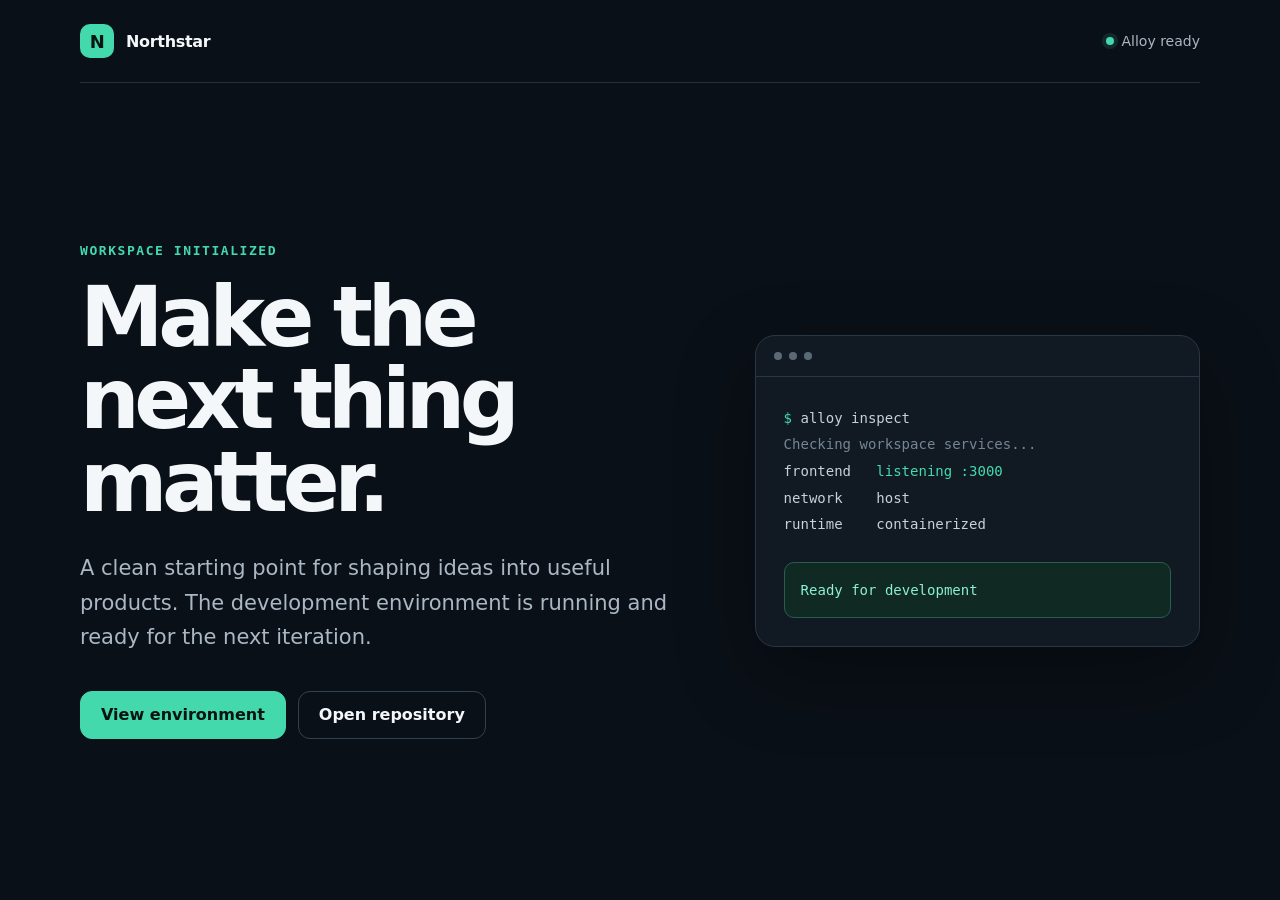
==== index.html @ f795bd0c "Set up Alloy development environment" ====
<!doctype html>
<html lang="en">
  <head>
    <meta charset="UTF-8" />
    <meta name="viewport" content="width=device-width, initial-scale=1.0" />
    <meta name="description" content="A ready-to-build starter workspace for Alloy sessions." />
    <title>Northstar Workspace</title>
    <style>
      :root {
        color-scheme: dark;
        font-family: Inter, ui-sans-serif, system-ui, -apple-system, BlinkMacSystemFont, "Segoe UI", sans-serif;
        background: #0a1017;
        color: #f4f7f9;
      }

      * {
        box-sizing: border-box;
      }

      body {
        margin: 0;
        min-height: 100vh;
        background: #0a1017;
      }

      .shell {
        width: min(1120px, calc(100% - 40px));
        margin: 0 auto;
      }

      header {
        display: flex;
        align-items: center;
        justify-content: space-between;
        padding: 24px 0;
        border-bottom: 1px solid #25313d;
      }

      .brand {
        display: flex;
        align-items: center;
        gap: 12px;
        font-weight: 750;
        letter-spacing: -0.02em;
      }

      .mark {
        display: grid;
        width: 34px;
        height: 34px;
        place-items: center;
        border-radius: 10px;
        background: #43d9ad;
        color: #07140f;
        font-size: 18px;
      }

      .status {
        display: flex;
        align-items: center;
        gap: 8px;
        color: #aab7c4;
        font-size: 14px;
      }

      .status-dot {
        width: 8px;
        height: 8px;
        border-radius: 999px;
        background: #43d9ad;
        box-shadow: 0 0 0 4px rgb(67 217 173 / 12%);
      }

      main {
        display: grid;
        grid-template-columns: 1.15fr 0.85fr;
        gap: 72px;
        align-items: center;
        min-height: calc(100vh - 84px);
        padding: 72px 0;
      }

      .eyebrow {
        margin: 0 0 18px;
        color: #43d9ad;
        font-family: ui-monospace, SFMono-Regular, Menlo, Monaco, Consolas, monospace;
        font-size: 13px;
        font-weight: 700;
        letter-spacing: 0.12em;
        text-transform: uppercase;
      }

      h1 {
        max-width: 680px;
        margin: 0;
        font-size: clamp(46px, 7vw, 84px);
        line-height: 0.98;
        letter-spacing: -0.065em;
      }

      .lede {
        max-width: 590px;
        margin: 28px 0 0;
        color: #aab7c4;
        font-size: clamp(18px, 2vw, 21px);
        line-height: 1.65;
      }

      .actions {
        display: flex;
        flex-wrap: wrap;
        gap: 12px;
        margin-top: 36px;
      }

      a {
        display: inline-flex;
        align-items: center;
        min-height: 48px;
        padding: 0 20px;
        border: 1px solid #334250;
        border-radius: 12px;
        color: #f4f7f9;
        font-weight: 700;
        text-decoration: none;
      }

      a:first-child {
        border-color: #43d9ad;
        background: #43d9ad;
        color: #07140f;
      }

      a:hover,
      a:focus-visible {
        border-color: #79eac9;
        outline: none;
      }

      .panel {
        overflow: hidden;
        border: 1px solid #293744;
        border-radius: 20px;
        background: #111a23;
        box-shadow: 0 28px 80px rgb(0 0 0 / 32%);
      }

      .panel-top {
        display: flex;
        align-items: center;
        gap: 7px;
        padding: 16px 18px;
        border-bottom: 1px solid #293744;
      }

      .window-dot {
        width: 8px;
        height: 8px;
        border-radius: 50%;
        background: #5b6975;
      }

      .terminal {
        padding: 28px;
        color: #c7d1da;
        font-family: ui-monospace, SFMono-Regular, Menlo, Monaco, Consolas, monospace;
        font-size: 14px;
        line-height: 1.9;
      }

      .prompt {
        color: #43d9ad;
      }

      .muted {
        color: #758593;
      }

      .success {
        margin-top: 24px;
        padding: 14px 16px;
        border: 1px solid #285e50;
        border-radius: 10px;
        background: #102a23;
        color: #8cf0d2;
      }

      @media (max-width: 800px) {
        .shell {
          width: min(100% - 28px, 620px);
        }

        main {
          grid-template-columns: 1fr;
          gap: 48px;
          min-height: auto;
          padding: 56px 0;
        }

        h1 {
          font-size: clamp(46px, 15vw, 68px);
        }
      }
    </style>
  </head>
  <body>
    <div class="shell">
      <header>
        <div class="brand"><span class="mark">N</span> Northstar</div>
        <div class="status"><span class="status-dot"></span> Alloy ready</div>
      </header>
      <main>
        <section>
          <p class="eyebrow">Workspace initialized</p>
          <h1>Make the next thing matter.</h1>
          <p class="lede">
            A clean starting point for shaping ideas into useful products. The development environment is running and ready for the next iteration.
          </p>
          <div class="actions">
            <a href="#environment">View environment</a>
            <a href="https://github.com/qxtfunded/ne-making-">Open repository</a>
          </div>
        </section>
        <aside class="panel" id="environment" aria-label="Environment status">
          <div class="panel-top" aria-hidden="true">
            <span class="window-dot"></span><span class="window-dot"></span><span class="window-dot"></span>
          </div>
          <div class="terminal">
            <div><span class="prompt">$</span> alloy inspect</div>
            <div class="muted">Checking workspace services...</div>
            <div>frontend&nbsp;&nbsp; <span class="prompt">listening :3000</span></div>
            <div>network&nbsp;&nbsp;&nbsp; host</div>
            <div>runtime&nbsp;&nbsp;&nbsp; containerized</div>
            <div class="success">Ready for development</div>
          </div>
        </aside>
      </main>
    </div>
  </body>
</html>
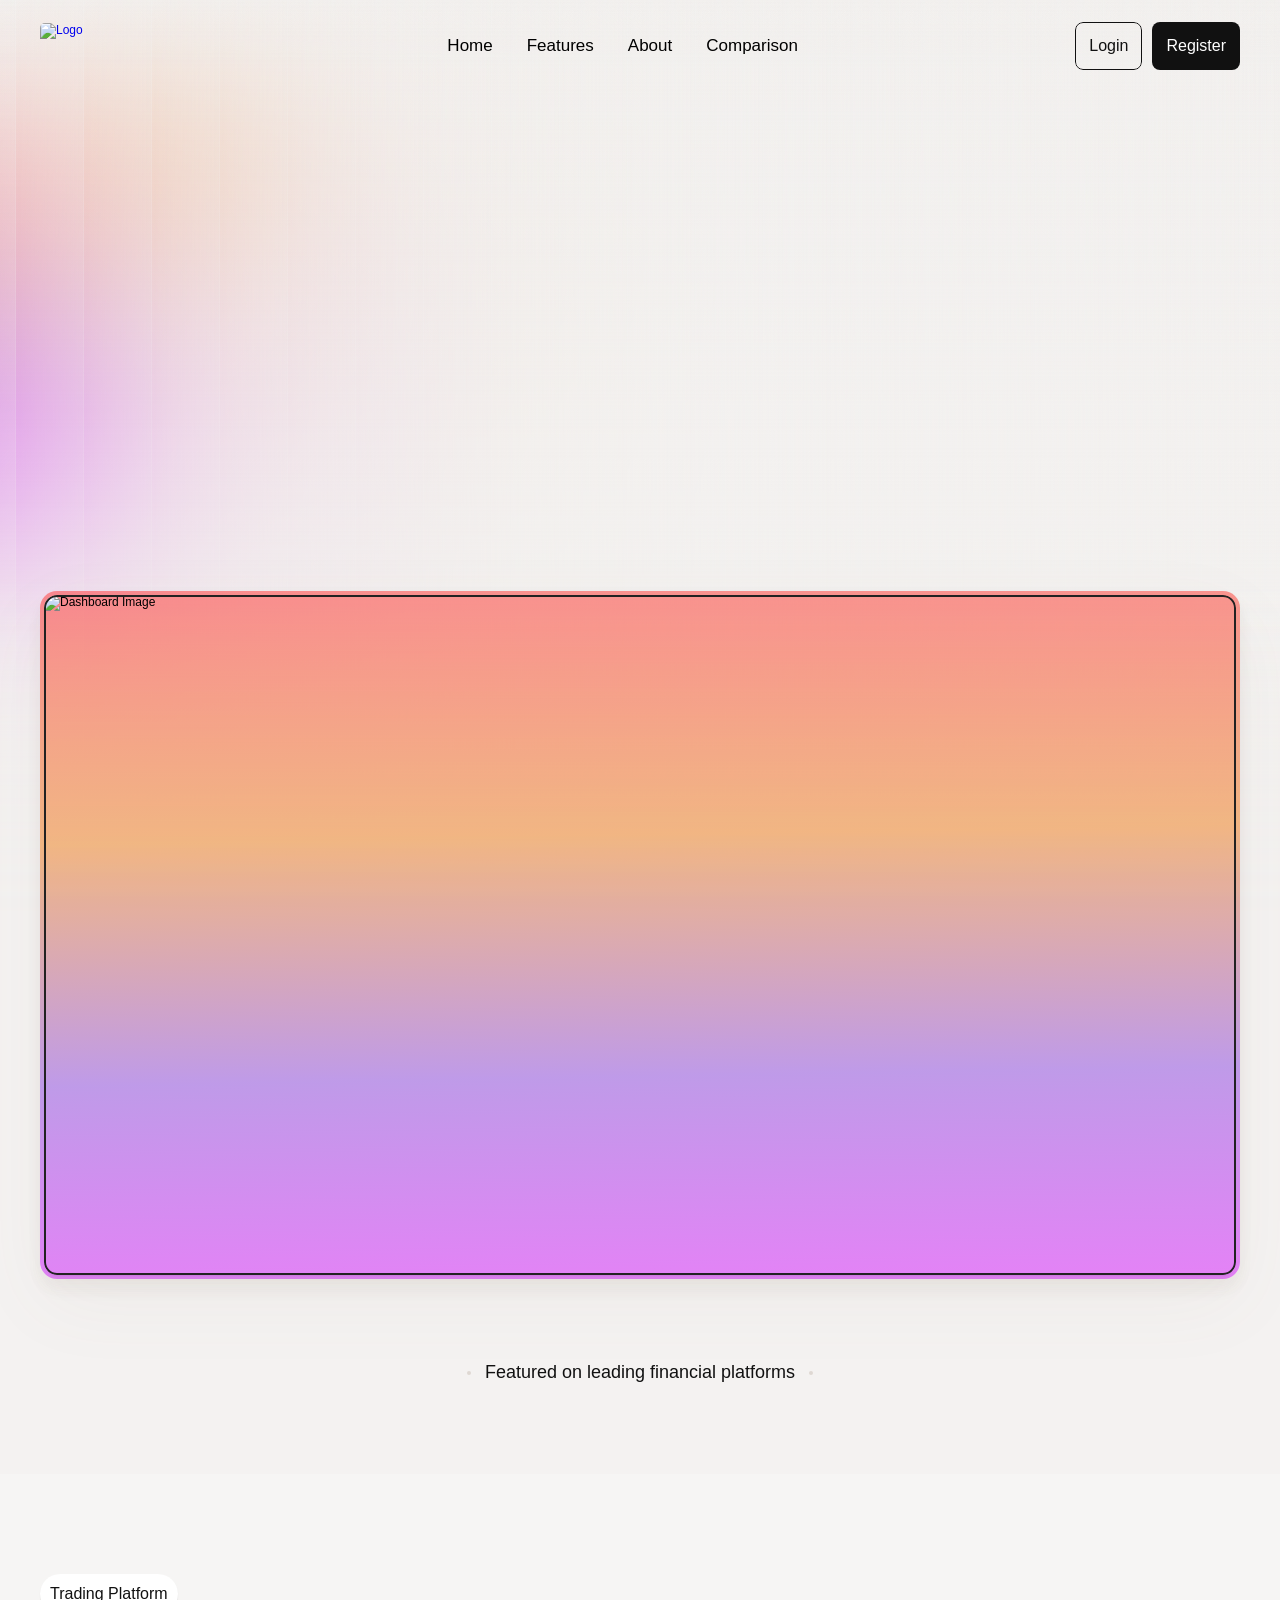
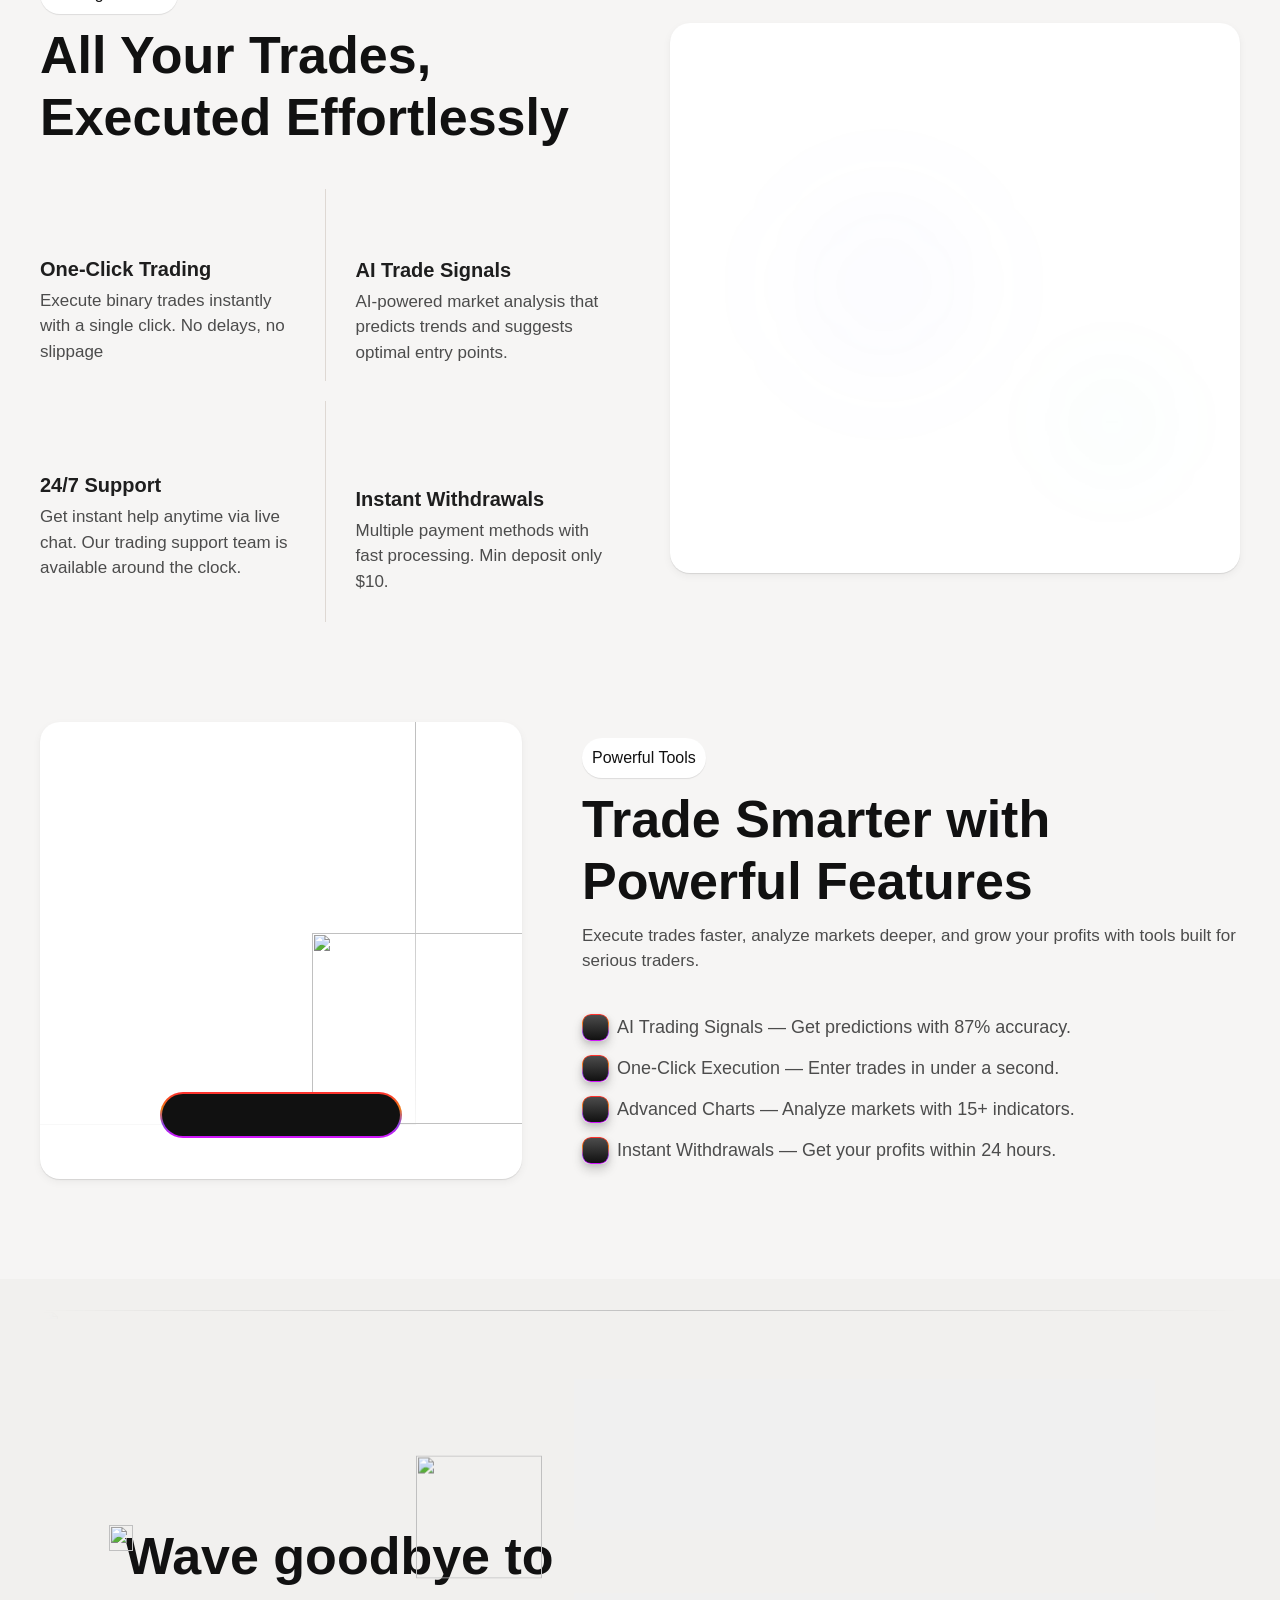
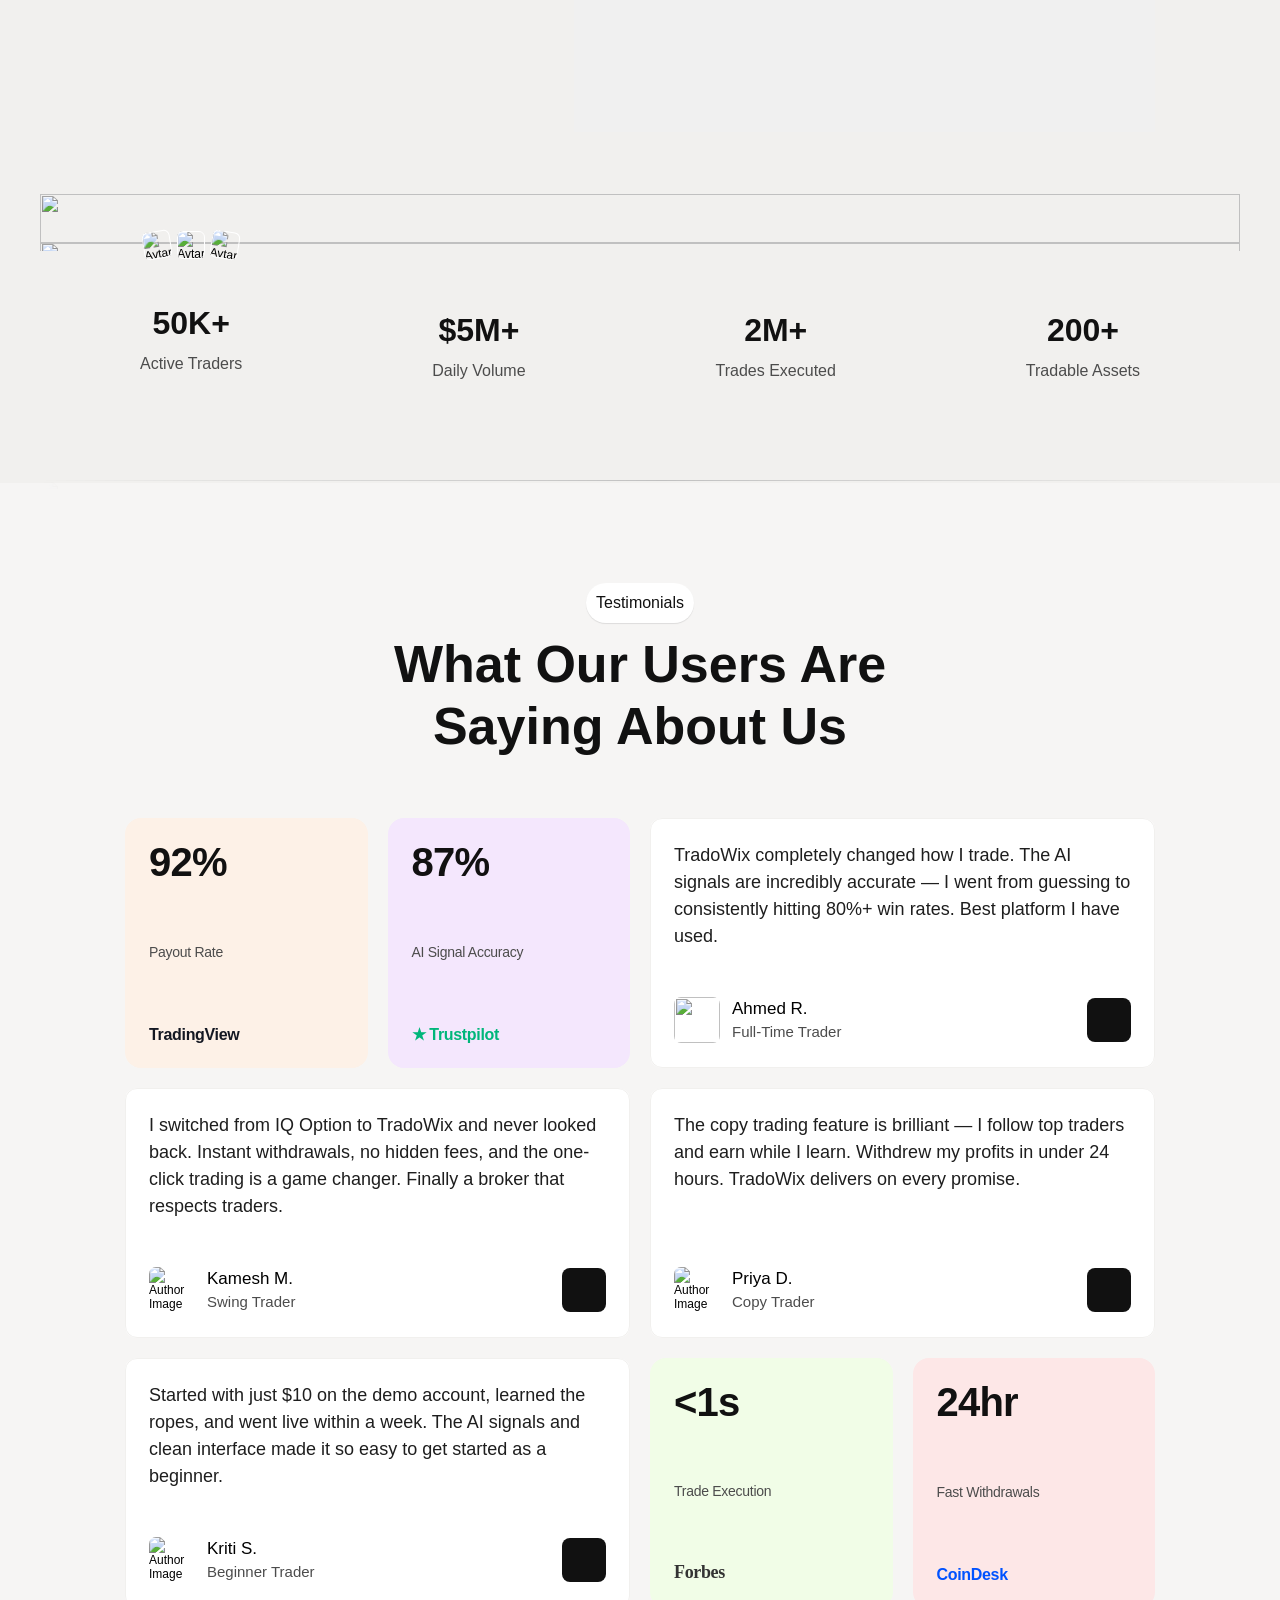
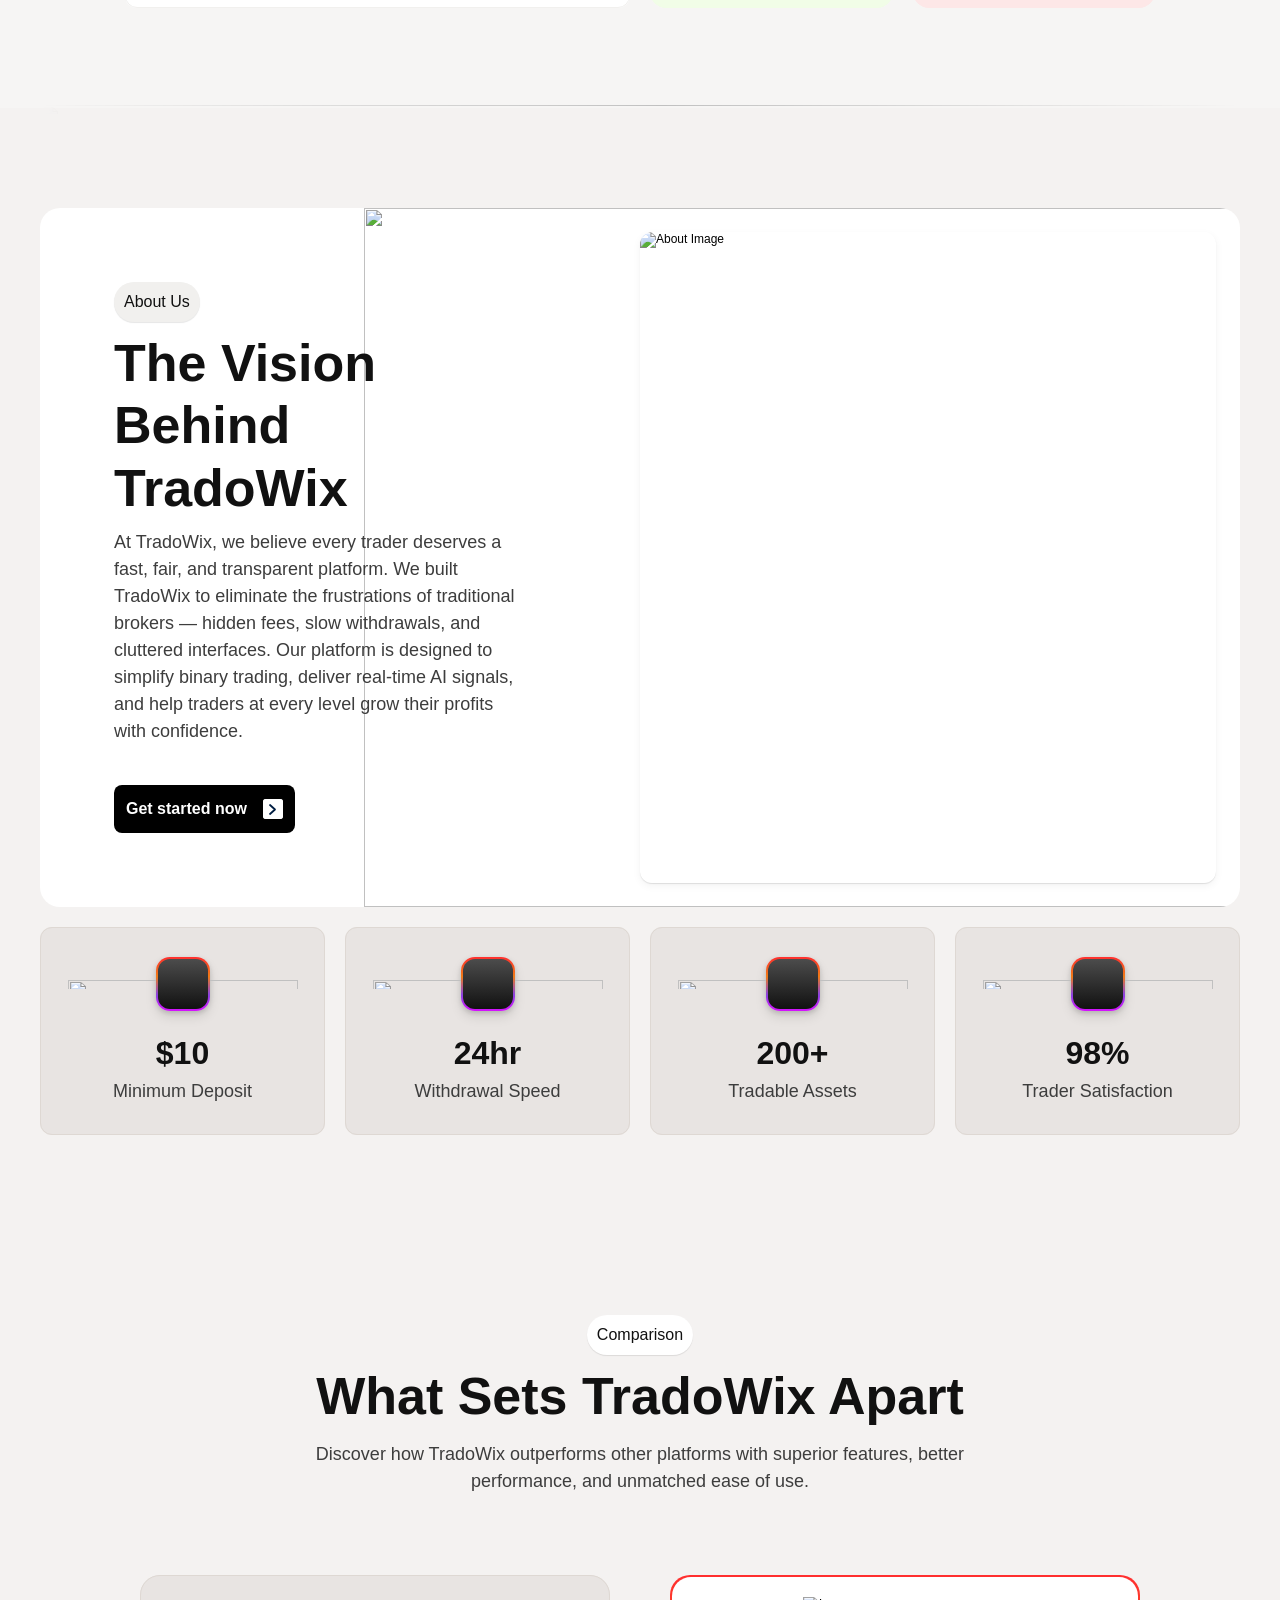
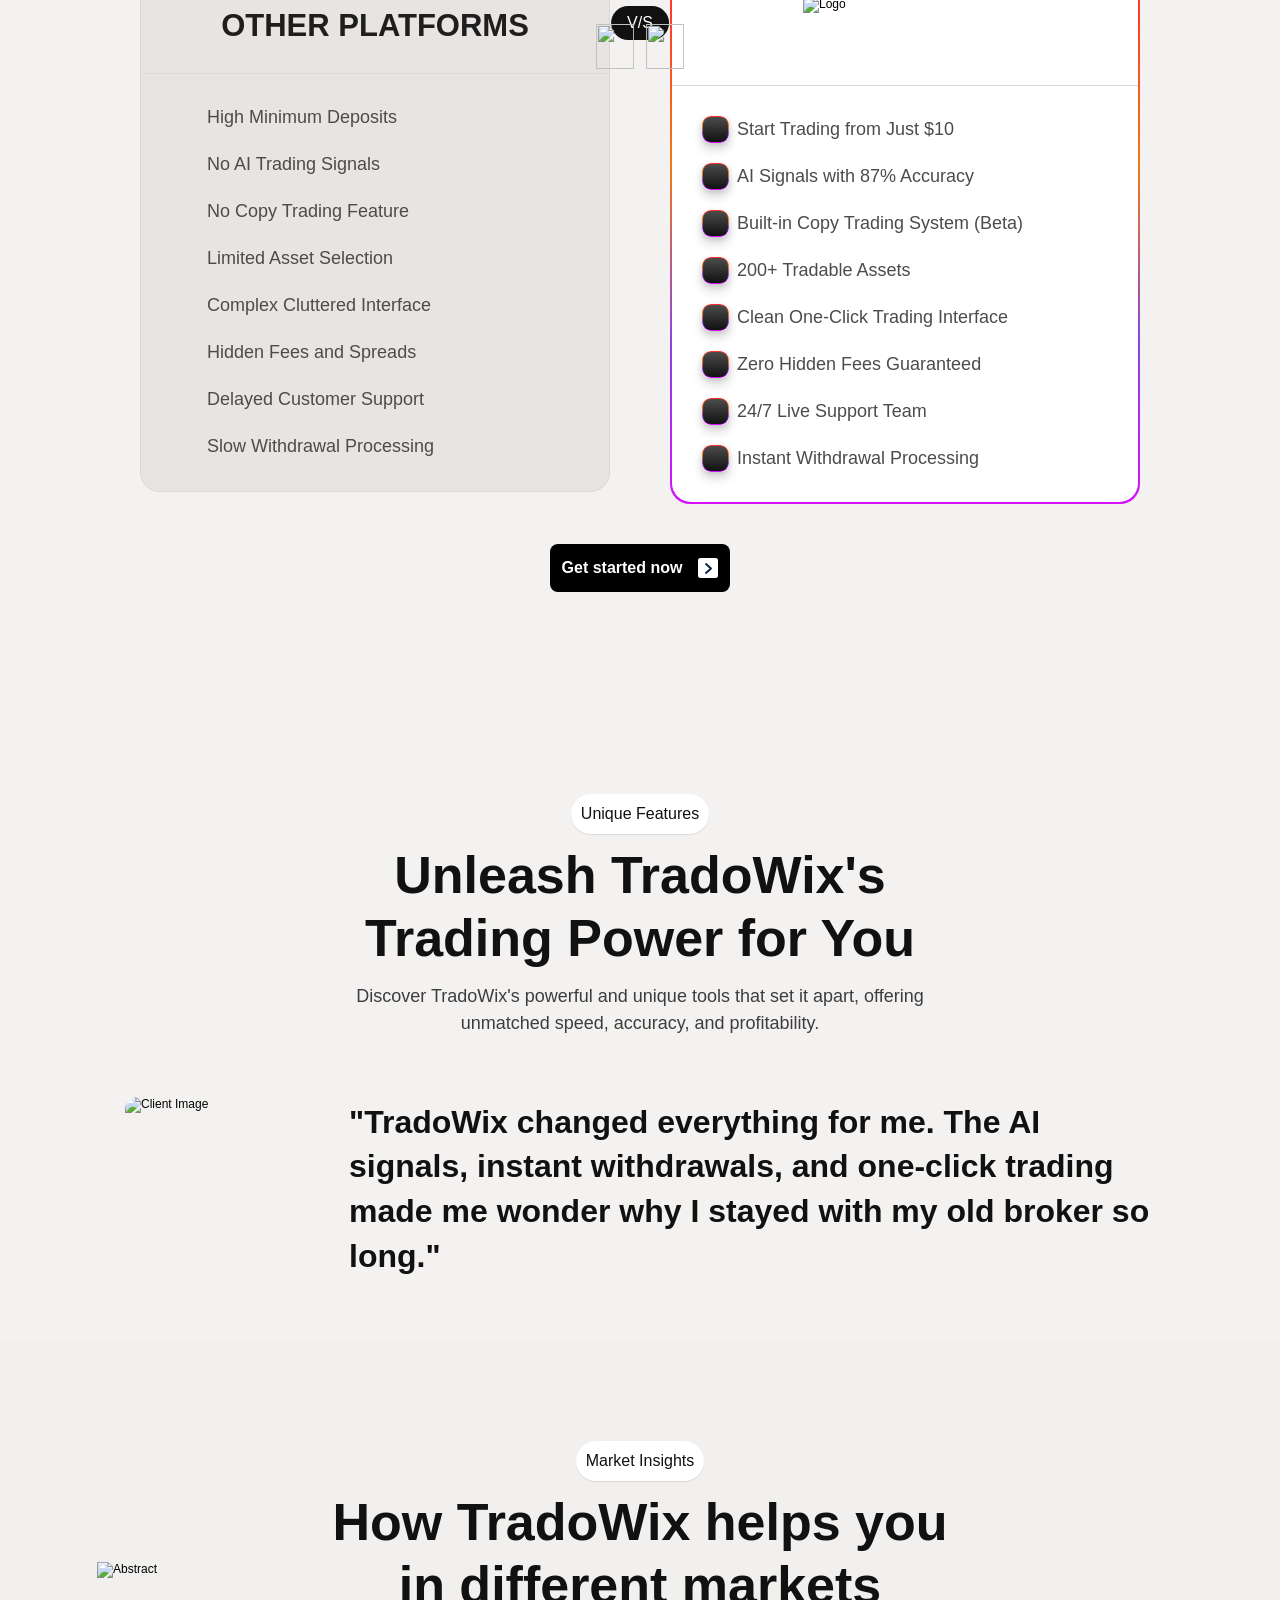
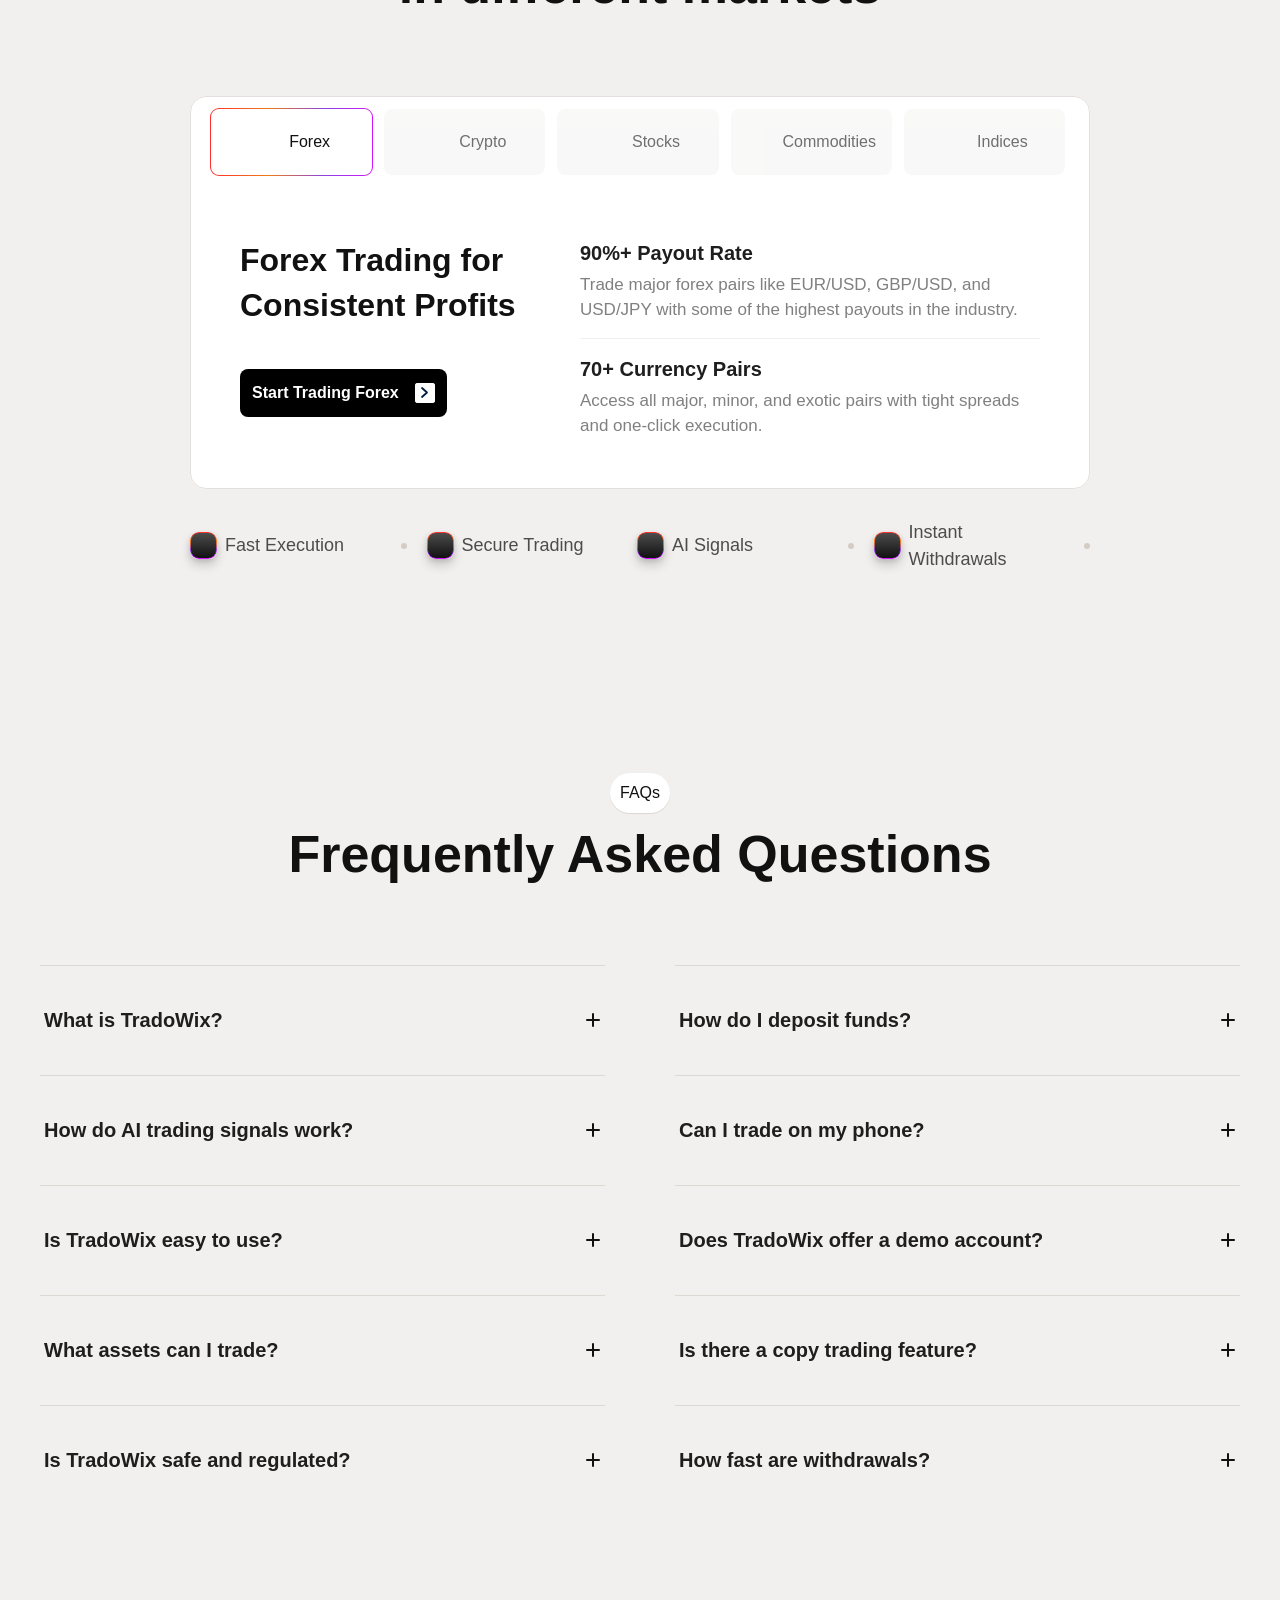
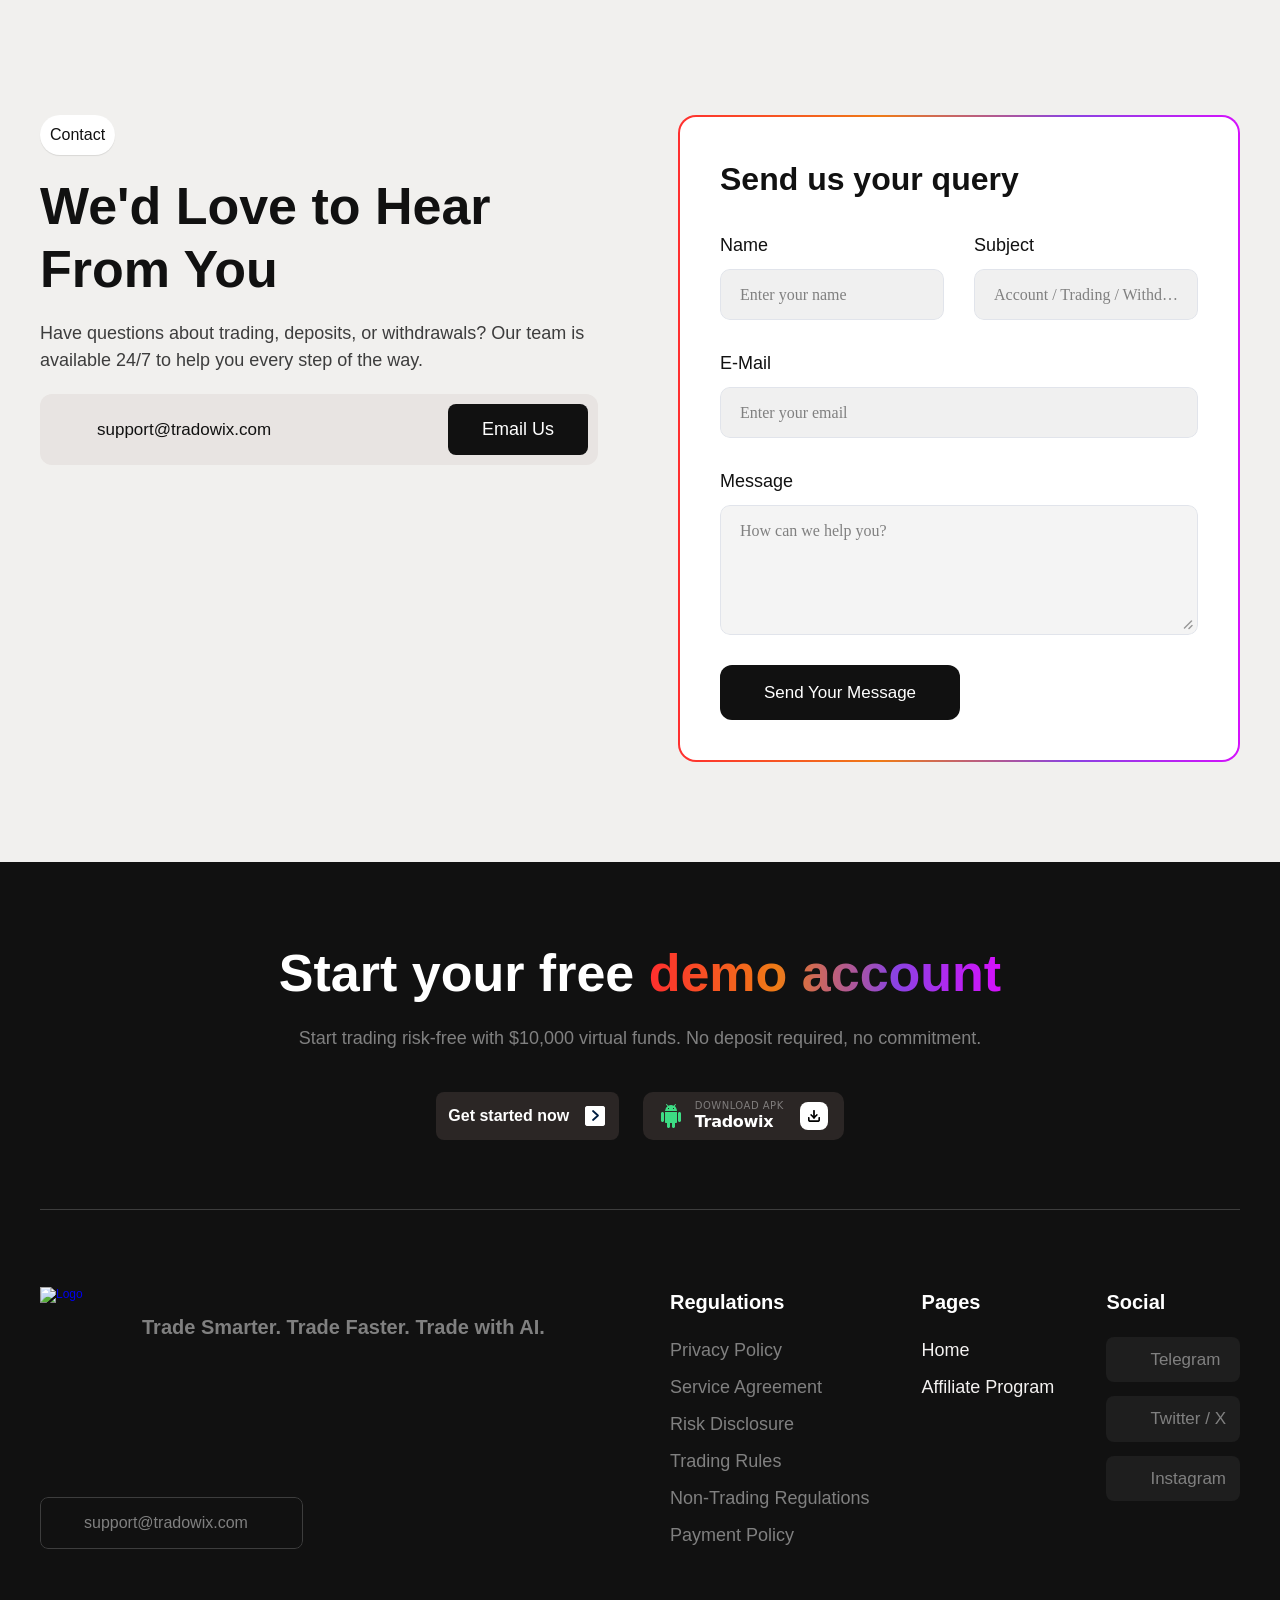
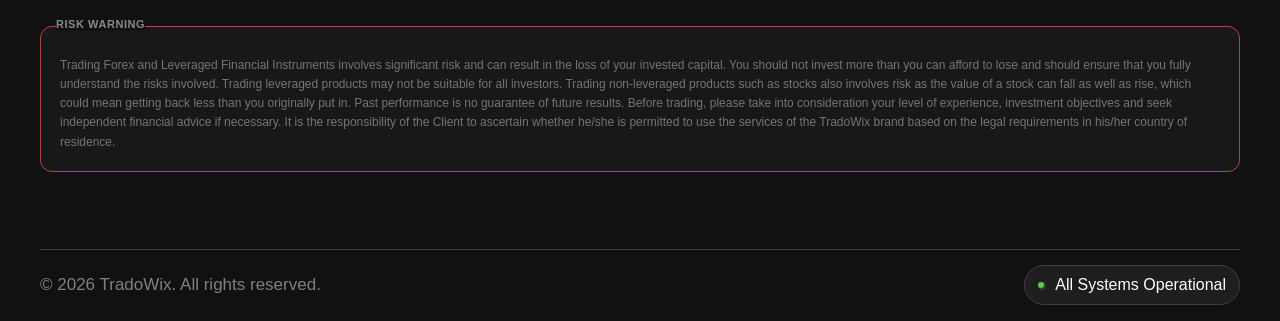
==== commit a0319358: "Add tradowix.com static site export to repo root Places the pre-built site files (marketing pages, l" ====
--- a/index.html
+++ b/index.html
@@ -1,240 +1,248 @@
 <!doctype html>
-<html lang="en">
-  <head>
-    <meta charset="UTF-8" />
-    <meta name="viewport" content="width=device-width, initial-scale=1.0" />
-    <meta name="description" content="A ready-to-build starter workspace for Alloy sessions." />
-    <title>Northstar Workspace</title>
-    <style>
-      :root {
-        color-scheme: dark;
-        font-family: Inter, ui-sans-serif, system-ui, -apple-system, BlinkMacSystemFont, "Segoe UI", sans-serif;
-        background: #0a1017;
-        color: #f4f7f9;
-      }
+<!-- Made with · framer.com ✨ -->
+<!-- Published Apr 6, 2026, 11:44 PM UTC -->
+<html lang="en" data-redirect-timezone="1" dir="ltr">
+<head>
+	<meta charset="utf-8">
+	
+	
+	<script>try{if(localStorage.get("__framer_force_showing_editorbar_since")){const n=document.createElement("link");n.rel = "modulepreload";n.href="https://framer.com/edit/init.mjs";document.head.appendChild(n)}}catch(e){}</script>
+	<!-- Start of headStart -->
+    
+    <!-- End of headStart -->
+	<meta name="viewport" content="width=device-width">
+	<meta name="generator" content="TradoWix 0ea0c8c">
+	<title>TradoWix— AI-Powered Binary Trading</title>
+    <meta name="description" content="Stop guessing. Start trading with confidence. Our built-in AI analyzes market patterns, detects opportunities, and delivers actionable signals — so you can focus on what matters: results.">
+    <meta name="framer-search-index" content="https://framerusercontent.com/sites/5z9hh8TGZK5TM2nGKZmTBG/searchIndex-VKGMHYUBlJuL.json">
+    <meta name="framer-search-index-fallback" content="https://framerusercontent.com/sites/5z9hh8TGZK5TM2nGKZmTBG/searchIndex-0XpjLU2EfZ96.json">
+    <meta name="framer-html-plugin" content="disable">
+    <link href="https://framerusercontent.com/images/YuDTWhKE0AMiwewz6Ttn3JhUmnQ.png" rel="icon" media="(prefers-color-scheme: light)">
+    <link href="https://framerusercontent.com/images/VWJ9lkeLf0CVv57zTdLtypisn2M.png" rel="icon" media="(prefers-color-scheme: dark)">
+    <link rel="apple-touch-icon" href="https://framerusercontent.com/images/VWJ9lkeLf0CVv57zTdLtypisn2M.png">
+    <!-- Open Graph / Facebook -->
+    <meta property="og:type" content="website">
+    <meta property="og:title" content="TradoWix— AI-Powered Binary Trading">
+    <meta property="og:description" content="Stop guessing. Start trading with confidence. Our built-in AI analyzes market patterns, detects opportunities, and delivers actionable signals — so you can focus on what matters: results.">
+    <!-- Twitter -->
+    <meta name="twitter:card" content="summary_large_image">
+    <meta name="twitter:title" content="TradoWix— AI-Powered Binary Trading">
+    <meta name="twitter:description" content="Stop guessing. Start trading with confidence. Our built-in AI analyzes market patterns, detects opportunities, and delivers actionable signals — so you can focus on what matters: results.">
+	
+	<style data-framer-font-css>/* cyrillic-ext */
+@font-face {
+  font-family: 'Inter Tight';
+  font-style: normal;
+  font-weight: 500;
+  font-display: swap;
+  src: url(https://fonts.gstatic.com/s/intertight/v9/NGSnv5HMAFg6IuGlBNMjxJEL2VmU3NS7Z2mjPQ-aVi5SkK8.woff2) format('woff2');
+  unicode-range: U+0460-052F, U+1C80-1C8A, U+20B4, U+2DE0-2DFF, U+A640-A69F, U+FE2E-FE2F;
+}
+/* cyrillic */
+@font-face {
+  font-family: 'Inter Tight';
+  font-style: normal;
+  font-weight: 500;
+  font-display: swap;
+  src: url(https://fonts.gstatic.com/s/intertight/v9/NGSnv5HMAFg6IuGlBNMjxJEL2VmU3NS7Z2mjPQ-aXy5SkK8.woff2) format('woff2');
+  unicode-range: U+0301, U+0400-045F, U+0490-0491, U+04B0-04B1, U+2116;
+}
+/* greek-ext */
+@font-face {
+  font-family: 'Inter Tight';
+  font-style: normal;
+  font-weight: 500;
+  font-display: swap;
+  src: url(https://fonts.gstatic.com/s/intertight/v9/NGSnv5HMAFg6IuGlBNMjxJEL2VmU3NS7Z2mjPQ-aVy5SkK8.woff2) format('woff2');
+  unicode-range: U+1F00-1FFF;
+}
+/* greek */
+@font-face {
+  font-family: 'Inter Tight';
+  font-style: normal;
+  font-weight: 500;
+  font-display: swap;
+  src: url(https://fonts.gstatic.com/s/intertight/v9/NGSnv5HMAFg6IuGlBNMjxJEL2VmU3NS7Z2mjPQ-aWC5SkK8.woff2) format('woff2');
+  unicode-range: U+0370-0377, U+037A-037F, U+0384-038A, U+038C, U+038E-03A1, U+03A3-03FF;
+}
+/* vietnamese */
+@font-face {
+  font-family: 'Inter Tight';
+  font-style: normal;
+  font-weight: 500;
+  font-display: swap;
+  src: url(https://fonts.gstatic.com/s/intertight/v9/NGSnv5HMAFg6IuGlBNMjxJEL2VmU3NS7Z2mjPQ-aVC5SkK8.woff2) format('woff2');
+  unicode-range: U+0102-0103, U+0110-0111, U+0128-0129, U+0168-0169, U+01A0-01A1, U+01AF-01B0, U+0300-0301, U+0303-0304, U+0308-0309, U+0323, U+0329, U+1EA0-1EF9, U+20AB;
+}
+/* latin-ext */
+@font-face {
+  font-family: 'Inter Tight';
+  font-style: normal;
+  font-weight: 500;
+  font-display: swap;
+  src: url(https://fonts.gstatic.com/s/intertight/v9/NGSnv5HMAFg6IuGlBNMjxJEL2VmU3NS7Z2mjPQ-aVS5SkK8.woff2) format('woff2');
+  unicode-range: U+0100-02BA, U+02BD-02C5, U+02C7-02CC, U+02CE-02D7, U+02DD-02FF, U+0304, U+0308, U+0329, U+1D00-1DBF, U+1E00-1E9F, U+1EF2-1EFF, U+2020, U+20A0-20AB, U+20AD-20C0, U+2113, U+2C60-2C7F, U+A720-A7FF;
+}
+/* latin */
+@font-face {
+  font-family: 'Inter Tight';
+  font-style: normal;
+  font-weight: 500;
+  font-display: swap;
+  src: url(https://fonts.gstatic.com/s/intertight/v9/NGSnv5HMAFg6IuGlBNMjxJEL2VmU3NS7Z2mjPQ-aWy5S.woff2) format('woff2');
+  unicode-range: U+0000-00FF, U+0131, U+0152-0153, U+02BB-02BC, U+02C6, U+02DA, U+02DC, U+0304, U+0308, U+0329, U+2000-206F, U+20AC, U+2122, U+2191, U+2193, U+2212, U+2215, U+FEFF, U+FFFD;
+}
 
-      * {
-        box-sizing: border-box;
-      }
-
-      body {
-        margin: 0;
-        min-height: 100vh;
-        background: #0a1017;
-      }
-
-      .shell {
-        width: min(1120px, calc(100% - 40px));
-        margin: 0 auto;
-      }
-
-      header {
-        display: flex;
-        align-items: center;
-        justify-content: space-between;
-        padding: 24px 0;
-        border-bottom: 1px solid #25313d;
-      }
-
-      .brand {
-        display: flex;
-        align-items: center;
-        gap: 12px;
-        font-weight: 750;
-        letter-spacing: -0.02em;
-      }
-
-      .mark {
-        display: grid;
-        width: 34px;
-        height: 34px;
-        place-items: center;
-        border-radius: 10px;
-        background: #43d9ad;
-        color: #07140f;
-        font-size: 18px;
-      }
-
-      .status {
-        display: flex;
-        align-items: center;
-        gap: 8px;
-        color: #aab7c4;
-        font-size: 14px;
-      }
-
-      .status-dot {
-        width: 8px;
-        height: 8px;
-        border-radius: 999px;
-        background: #43d9ad;
-        box-shadow: 0 0 0 4px rgb(67 217 173 / 12%);
-      }
-
-      main {
-        display: grid;
-        grid-template-columns: 1.15fr 0.85fr;
-        gap: 72px;
-        align-items: center;
-        min-height: calc(100vh - 84px);
-        padding: 72px 0;
-      }
-
-      .eyebrow {
-        margin: 0 0 18px;
-        color: #43d9ad;
-        font-family: ui-monospace, SFMono-Regular, Menlo, Monaco, Consolas, monospace;
-        font-size: 13px;
-        font-weight: 700;
-        letter-spacing: 0.12em;
-        text-transform: uppercase;
-      }
-
-      h1 {
-        max-width: 680px;
-        margin: 0;
-        font-size: clamp(46px, 7vw, 84px);
-        line-height: 0.98;
-        letter-spacing: -0.065em;
-      }
-
-      .lede {
-        max-width: 590px;
-        margin: 28px 0 0;
-        color: #aab7c4;
-        font-size: clamp(18px, 2vw, 21px);
-        line-height: 1.65;
-      }
-
-      .actions {
-        display: flex;
-        flex-wrap: wrap;
-        gap: 12px;
-        margin-top: 36px;
-      }
-
-      a {
-        display: inline-flex;
-        align-items: center;
-        min-height: 48px;
-        padding: 0 20px;
-        border: 1px solid #334250;
-        border-radius: 12px;
-        color: #f4f7f9;
-        font-weight: 700;
-        text-decoration: none;
-      }
-
-      a:first-child {
-        border-color: #43d9ad;
-        background: #43d9ad;
-        color: #07140f;
-      }
-
-      a:hover,
-      a:focus-visible {
-        border-color: #79eac9;
-        outline: none;
-      }
-
-      .panel {
-        overflow: hidden;
-        border: 1px solid #293744;
-        border-radius: 20px;
-        background: #111a23;
-        box-shadow: 0 28px 80px rgb(0 0 0 / 32%);
-      }
-
-      .panel-top {
-        display: flex;
-        align-items: center;
-        gap: 7px;
-        padding: 16px 18px;
-        border-bottom: 1px solid #293744;
-      }
-
-      .window-dot {
-        width: 8px;
-        height: 8px;
-        border-radius: 50%;
-        background: #5b6975;
-      }
-
-      .terminal {
-        padding: 28px;
-        color: #c7d1da;
-        font-family: ui-monospace, SFMono-Regular, Menlo, Monaco, Consolas, monospace;
-        font-size: 14px;
-        line-height: 1.9;
-      }
-
-      .prompt {
-        color: #43d9ad;
-      }
-
-      .muted {
-        color: #758593;
-      }
-
-      .success {
-        margin-top: 24px;
-        padding: 14px 16px;
-        border: 1px solid #285e50;
-        border-radius: 10px;
-        background: #102a23;
-        color: #8cf0d2;
-      }
-
-      @media (max-width: 800px) {
-        .shell {
-          width: min(100% - 28px, 620px);
-        }
-
-        main {
-          grid-template-columns: 1fr;
-          gap: 48px;
-          min-height: auto;
-          padding: 56px 0;
-        }
-
-        h1 {
-          font-size: clamp(46px, 15vw, 68px);
-        }
-      }
-    </style>
-  </head>
-  <body>
-    <div class="shell">
-      <header>
-        <div class="brand"><span class="mark">N</span> Northstar</div>
-        <div class="status"><span class="status-dot"></span> Alloy ready</div>
-      </header>
-      <main>
-        <section>
-          <p class="eyebrow">Workspace initialized</p>
-          <h1>Make the next thing matter.</h1>
-          <p class="lede">
-            A clean starting point for shaping ideas into useful products. The development environment is running and ready for the next iteration.
-          </p>
-          <div class="actions">
-            <a href="#environment">View environment</a>
-            <a href="https://github.com/qxtfunded/ne-making-">Open repository</a>
-          </div>
-        </section>
-        <aside class="panel" id="environment" aria-label="Environment status">
-          <div class="panel-top" aria-hidden="true">
-            <span class="window-dot"></span><span class="window-dot"></span><span class="window-dot"></span>
-          </div>
-          <div class="terminal">
-            <div><span class="prompt">$</span> alloy inspect</div>
-            <div class="muted">Checking workspace services...</div>
-            <div>frontend&nbsp;&nbsp; <span class="prompt">listening :3000</span></div>
-            <div>network&nbsp;&nbsp;&nbsp; host</div>
-            <div>runtime&nbsp;&nbsp;&nbsp; containerized</div>
-            <div class="success">Ready for development</div>
-          </div>
-        </aside>
-      </main>
-    </div>
-  </body>
+@font-face { font-family: "Playfair Display"; src: url("https://fonts.gstatic.com/s/playfairdisplay/v40/nuFvD-vYSZviVYUb_rj3ij__anPXJzDwcbmjWBN2PKeiukDVZNLo_U2r.woff2"); font-display: swap; font-style: normal; font-weight: 700 }
+@font-face { font-family: "IBM Plex Sans"; src: url("https://fonts.gstatic.com/s/ibmplexsans/v23/zYXGKVElMYYaJe8bpLHnCwDKr932-G7dytD-Dmu1swZSAXcomDVmadSDNF5zBaI5loa26g.woff2"); font-display: swap; font-style: normal; font-weight: 600 }
+@font-face { font-family: "IBM Plex Sans"; src: url("https://fonts.gstatic.com/s/ibmplexsans/v23/zYXGKVElMYYaJe8bpLHnCwDKr932-G7dytD-Dmu1swZSAXcomDVmadSDDV5zBaI5loa26g.woff2"); font-display: swap; font-style: normal; font-weight: 700 }
+@font-face { font-family: "IBM Plex Sans"; src: url("https://fonts.gstatic.com/s/ibmplexsans/v23/zYXEKVElMYYaJe8bpLHnCwDKhdTEG46kmUZQCX598fQbM4jw8V78x9OWIhp8RKg4tIOm6vje.woff2"); font-display: swap; font-style: italic; font-weight: 700 }
+@font-face { font-family: "IBM Plex Sans"; src: url("https://fonts.gstatic.com/s/ibmplexsans/v23/zYXEKVElMYYaJe8bpLHnCwDKhdTEG46kmUZQCX598fQbM4jw8V78x9OWIhpFRKg4tIOm6vje.woff2"); font-display: swap; font-style: italic; font-weight: 600 }
+@font-face { font-family: "Playfair Display"; src: url("https://fonts.gstatic.com/s/playfairdisplay/v40/nuFvD-vYSZviVYUb_rj3ij__anPXJzDwcbmjWBN2PKfsukDVZNLo_U2r.woff2"); font-style: normal; font-weight: 900 }
+@font-face { font-family: "Playfair Display"; src: url("https://fonts.gstatic.com/s/playfairdisplay/v40/nuFRD-vYSZviVYUb_rj3ij__anPXDTnCjmHKM4nYO7KN_gGUbtPK-F2rA0s.woff2"); font-style: italic; font-weight: 900 }
+@font-face { font-family: "Playfair Display"; src: url("https://fonts.gstatic.com/s/playfairdisplay/v40/nuFRD-vYSZviVYUb_rj3ij__anPXDTnCjmHKM4nYO7KN_k-UbtPK-F2rA0s.woff2"); font-display: swap; font-style: italic; font-weight: 700 }
+@font-face { font-family: "Inter"; src: url("https://fonts.gstatic.com/s/inter/v20/UcCO3FwrK3iLTeHuS_nVMrMxCp50SjIw2boKoduKmMEVuGKYMZ1rib2Bg-4.woff2"); font-display: swap; font-style: normal; font-weight: 600 }
+@font-face { font-family: "Inter"; src: url("https://framerusercontent.com/assets/DpPBYI0sL4fYLgAkX8KXOPVt7c.woff2"); font-display: swap; font-style: normal; font-weight: 700; unicode-range: U+0460-052F, U+1C80-1C88, U+20B4, U+2DE0-2DFF, U+A640-A69F, U+FE2E-FE2F }
+@font-face { font-family: "Inter"; src: url("https://framerusercontent.com/assets/4RAEQdEOrcnDkhHiiCbJOw92Lk.woff2"); font-display: swap; font-style: normal; font-weight: 700; unicode-range: U+0301, U+0400-045F, U+0490-0491, U+04B0-04B1, U+2116 }
+@font-face { font-family: "Inter"; src: url("https://framerusercontent.com/assets/1K3W8DizY3v4emK8Mb08YHxTbs.woff2"); font-display: swap; font-style: normal; font-weight: 700; unicode-range: U+1F00-1FFF }
+@font-face { font-family: "Inter"; src: url("https://framerusercontent.com/assets/tUSCtfYVM1I1IchuyCwz9gDdQ.woff2"); font-display: swap; font-style: normal; font-weight: 700; unicode-range: U+0370-03FF }
+@font-face { font-family: "Inter"; src: url("https://framerusercontent.com/assets/VgYFWiwsAC5OYxAycRXXvhze58.woff2"); font-display: swap; font-style: normal; font-weight: 700; unicode-range: U+0100-024F, U+0259, U+1E00-1EFF, U+2020, U+20A0-20AB, U+20AD-20CF, U+2113, U+2C60-2C7F, U+A720-A7FF }
+@font-face { font-family: "Inter"; src: url("https://framerusercontent.com/assets/syRNPWzAMIrcJ3wIlPIP43KjQs.woff2"); font-display: swap; font-style: normal; font-weight: 700; unicode-range: U+0000-00FF, U+0131, U+0152-0153, U+02BB-02BC, U+02C6, U+02DA, U+02DC, U+2000-206F, U+2070, U+2074-207E, U+2080-208E, U+20AC, U+2122, U+2191, U+2193, U+2212, U+2215, U+FEFF, U+FFFD }
+@font-face { font-family: "Inter"; src: url("https://framerusercontent.com/assets/GIryZETIX4IFypco5pYZONKhJIo.woff2"); font-display: swap; font-style: normal; font-weight: 700; unicode-range: U+0102-0103, U+0110-0111, U+0128-0129, U+0168-0169, U+01A0-01A1, U+01AF-01B0, U+1EA0-1EF9, U+20AB }
+@font-face { font-family: "Inter Display"; src: url("https://framerusercontent.com/assets/ePuN3mCjzajIHnyCdvKBFiZkyY0.woff2"); font-display: swap; font-style: normal; font-weight: 500; unicode-range: U+0460-052F, U+1C80-1C88, U+20B4, U+2DE0-2DFF, U+A640-A69F, U+FE2E-FE2F }
+@font-face { font-family: "Inter Display"; src: url("https://framerusercontent.com/assets/V3j1L0o5vPFKe26Sw4HcpXCfHo.woff2"); font-display: swap; font-style: normal; font-weight: 500; unicode-range: U+0301, U+0400-045F, U+0490-0491, U+04B0-04B1, U+2116 }
+@font-face { font-family: "Inter Display"; src: url("https://framerusercontent.com/assets/F3kdpd2N0cToWV5huaZjjgM.woff2"); font-display: swap; font-style: normal; font-weight: 500; unicode-range: U+1F00-1FFF }
+@font-face { font-family: "Inter Display"; src: url("https://framerusercontent.com/assets/0iDmxkizU9goZoclqIqsV5rvETU.woff2"); font-display: swap; font-style: normal; font-weight: 500; unicode-range: U+0370-03FF }
+@font-face { font-family: "Inter Display"; src: url("https://framerusercontent.com/assets/r0mv3NegmA0akcQsNFotG32Las.woff2"); font-display: swap; font-style: normal; font-weight: 500; unicode-range: U+0100-024F, U+0259, U+1E00-1EFF, U+2020, U+20A0-20AB, U+20AD-20CF, U+2113, U+2C60-2C7F, U+A720-A7FF }
+@font-face { font-family: "Inter Display"; src: url("https://framerusercontent.com/assets/iwWTDc49ENF2tCHbqlNARXw6Ug.woff2"); font-display: swap; font-style: normal; font-weight: 500; unicode-range: U+0000-00FF, U+0131, U+0152-0153, U+02BB-02BC, U+02C6, U+02DA, U+02DC, U+2000-206F, U+2070, U+2074-207E, U+2080-208E, U+20AC, U+2122, U+2191, U+2193, U+2212, U+2215, U+FEFF, U+FFFD }
+@font-face { font-family: "Inter Display"; src: url("https://framerusercontent.com/assets/Ii21jnSJkulBKsHHXKlapi7fv9w.woff2"); font-display: swap; font-style: normal; font-weight: 500; unicode-range: U+0102-0103, U+0110-0111, U+0128-0129, U+0168-0169, U+01A0-01A1, U+01AF-01B0, U+1EA0-1EF9, U+20AB }
+@font-face { font-family: "Inter Display"; src: url("https://framerusercontent.com/assets/gazZKZuUEtvr9ULhdA4SprP0AZ0.woff2"); font-display: swap; font-style: normal; font-weight: 600; unicode-range: U+0460-052F, U+1C80-1C88, U+20B4, U+2DE0-2DFF, U+A640-A69F, U+FE2E-FE2F }
+@font-face { font-family: "Inter Display"; src: url("https://framerusercontent.com/assets/pe8RoujoPxuTZhqoNzYqHX2MXA.woff2"); font-display: swap; font-style: normal; font-weight: 600; unicode-range: U+0301, U+0400-045F, U+0490-0491, U+04B0-04B1, U+2116 }
+@font-face { font-family: "Inter Display"; src: url("https://framerusercontent.com/assets/teGhWnhH3bCqefKGsIsqFy3hK8.woff2"); font-display: swap; font-style: normal; font-weight: 600; unicode-range: U+1F00-1FFF }
+@font-face { font-family: "Inter Display"; src: url("https://framerusercontent.com/assets/qQHxgTnEk6Czu1yW4xS82HQWFOk.woff2"); font-display: swap; font-style: normal; font-weight: 600; unicode-range: U+0370-03FF }
+@font-face { font-family: "Inter Display"; src: url("https://framerusercontent.com/assets/MJ3N6lfN4iP5Um8rJGqLYl03tE.woff2"); font-display: swap; font-style: normal; font-weight: 600; unicode-range: U+0100-024F, U+0259, U+1E00-1EFF, U+2020, U+20A0-20AB, U+20AD-20CF, U+2113, U+2C60-2C7F, U+A720-A7FF }
+@font-face { font-family: "Inter Display"; src: url("https://framerusercontent.com/assets/PfdOpgzFf7N2Uye9JX7xRKYTgSc.woff2"); font-display: swap; font-style: normal; font-weight: 600; unicode-range: U+0000-00FF, U+0131, U+0152-0153, U+02BB-02BC, U+02C6, U+02DA, U+02DC, U+2000-206F, U+2070, U+2074-207E, U+2080-208E, U+20AC, U+2122, U+2191, U+2193, U+2212, U+2215, U+FEFF, U+FFFD }
+@font-face { font-family: "Inter Display"; src: url("https://framerusercontent.com/assets/0SEEmmWc3vovhaai4RlRQSWRrz0.woff2"); font-display: swap; font-style: normal; font-weight: 600; unicode-range: U+0102-0103, U+0110-0111, U+0128-0129, U+0168-0169, U+01A0-01A1, U+01AF-01B0, U+1EA0-1EF9, U+20AB }
+@font-face { font-family: "Inter"; src: url("https://framerusercontent.com/assets/5vvr9Vy74if2I6bQbJvbw7SY1pQ.woff2"); font-display: swap; font-style: normal; font-weight: 400; unicode-range: U+0460-052F, U+1C80-1C88, U+20B4, U+2DE0-2DFF, U+A640-A69F, U+FE2E-FE2F }
+@font-face { font-family: "Inter"; src: url("https://framerusercontent.com/assets/EOr0mi4hNtlgWNn9if640EZzXCo.woff2"); font-display: swap; font-style: normal; font-weight: 400; unicode-range: U+0301, U+0400-045F, U+0490-0491, U+04B0-04B1, U+2116 }
+@font-face { font-family: "Inter"; src: url("https://framerusercontent.com/assets/Y9k9QrlZAqio88Klkmbd8VoMQc.woff2"); font-display: swap; font-style: normal; font-weight: 400; unicode-range: U+1F00-1FFF }
+@font-face { font-family: "Inter"; src: url("https://framerusercontent.com/assets/OYrD2tBIBPvoJXiIHnLoOXnY9M.woff2"); font-display: swap; font-style: normal; font-weight: 400; unicode-range: U+0370-03FF }
+@font-face { font-family: "Inter"; src: url("https://framerusercontent.com/assets/JeYwfuaPfZHQhEG8U5gtPDZ7WQ.woff2"); font-display: swap; font-style: normal; font-weight: 400; unicode-range: U+0100-024F, U+0259, U+1E00-1EFF, U+2020, U+20A0-20AB, U+20AD-20CF, U+2113, U+2C60-2C7F, U+A720-A7FF }
+@font-face { font-family: "Inter"; src: url("https://framerusercontent.com/assets/GrgcKwrN6d3Uz8EwcLHZxwEfC4.woff2"); font-display: swap; font-style: normal; font-weight: 400; unicode-range: U+0000-00FF, U+0131, U+0152-0153, U+02BB-02BC, U+02C6, U+02DA, U+02DC, U+2000-206F, U+2070, U+2074-207E, U+2080-208E, U+20AC, U+2122, U+2191, U+2193, U+2212, U+2215, U+FEFF, U+FFFD }
+@font-face { font-family: "Inter"; src: url("https://framerusercontent.com/assets/b6Y37FthZeALduNqHicBT6FutY.woff2"); font-display: swap; font-style: normal; font-weight: 400; unicode-range: U+0102-0103, U+0110-0111, U+0128-0129, U+0168-0169, U+01A0-01A1, U+01AF-01B0, U+1EA0-1EF9, U+20AB }
+@font-face { font-family: "Inter Display"; src: url("https://framerusercontent.com/assets/I11LrmuBDQZweplJ62KkVsklU5Y.woff2"); font-display: swap; font-style: normal; font-weight: 700; unicode-range: U+0460-052F, U+1C80-1C88, U+20B4, U+2DE0-2DFF, U+A640-A69F, U+FE2E-FE2F }
+@font-face { font-family: "Inter Display"; src: url("https://framerusercontent.com/assets/UjFZPDy3qGuDktQM4q9CxhKfIa8.woff2"); font-display: swap; font-style: normal; font-weight: 700; unicode-range: U+0301, U+0400-045F, U+0490-0491, U+04B0-04B1, U+2116 }
+@font-face { font-family: "Inter Display"; src: url("https://framerusercontent.com/assets/8exwVHJy2DhJ4N5prYlVMrEKmQ.woff2"); font-display: swap; font-style: normal; font-weight: 700; unicode-range: U+1F00-1FFF }
+@font-face { font-family: "Inter Display"; src: url("https://framerusercontent.com/assets/UTeedEK21hO5jDxEUldzdScUqpg.woff2"); font-display: swap; font-style: normal; font-weight: 700; unicode-range: U+0370-03FF }
+@font-face { font-family: "Inter Display"; src: url("https://framerusercontent.com/assets/Ig8B8nzy11hzIWEIYnkg91sofjo.woff2"); font-display: swap; font-style: normal; font-weight: 700; unicode-range: U+0100-024F, U+0259, U+1E00-1EFF, U+2020, U+20A0-20AB, U+20AD-20CF, U+2113, U+2C60-2C7F, U+A720-A7FF }
+@font-face { font-family: "Inter Display"; src: url("https://framerusercontent.com/assets/qITWJ2WdG0wrgQPDb8lvnYnTXDg.woff2"); font-display: swap; font-style: normal; font-weight: 700; unicode-range: U+0000-00FF, U+0131, U+0152-0153, U+02BB-02BC, U+02C6, U+02DA, U+02DC, U+2000-206F, U+2070, U+2074-207E, U+2080-208E, U+20AC, U+2122, U+2191, U+2193, U+2212, U+2215, U+FEFF, U+FFFD }
+@font-face { font-family: "Inter Display"; src: url("https://framerusercontent.com/assets/qctQFoJqJ9aIbRSIp0AhCQpFxn8.woff2"); font-display: swap; font-style: normal; font-weight: 700; unicode-range: U+0102-0103, U+0110-0111, U+0128-0129, U+0168-0169, U+01A0-01A1, U+01AF-01B0, U+1EA0-1EF9, U+20AB }
+@font-face { font-family: "Inter"; src: url("https://framerusercontent.com/assets/5A3Ce6C9YYmCjpQx9M4inSaKU.woff2"); font-display: swap; font-style: normal; font-weight: 500; unicode-range: U+0460-052F, U+1C80-1C88, U+20B4, U+2DE0-2DFF, U+A640-A69F, U+FE2E-FE2F }
+@font-face { font-family: "Inter"; src: url("https://framerusercontent.com/assets/Qx95Xyt0Ka3SGhinnbXIGpEIyP4.woff2"); font-display: swap; font-style: normal; font-weight: 500; unicode-range: U+0301, U+0400-045F, U+0490-0491, U+04B0-04B1, U+2116 }
+@font-face { font-family: "Inter"; src: url("https://framerusercontent.com/assets/6mJuEAguuIuMog10gGvH5d3cl8.woff2"); font-display: swap; font-style: normal; font-weight: 500; unicode-range: U+1F00-1FFF }
+@font-face { font-family: "Inter"; src: url("https://framerusercontent.com/assets/xYYWaj7wCU5zSQH0eXvSaS19wo.woff2"); font-display: swap; font-style: normal; font-weight: 500; unicode-range: U+0370-03FF }
+@font-face { font-family: "Inter"; src: url("https://framerusercontent.com/assets/otTaNuNpVK4RbdlT7zDDdKvQBA.woff2"); font-display: swap; font-style: normal; font-weight: 500; unicode-range: U+0100-024F, U+0259, U+1E00-1EFF, U+2020, U+20A0-20AB, U+20AD-20CF, U+2113, U+2C60-2C7F, U+A720-A7FF }
+@font-face { font-family: "Inter"; src: url("https://framerusercontent.com/assets/UjlFhCnUjxhNfep4oYBPqnEssyo.woff2"); font-display: swap; font-style: normal; font-weight: 500; unicode-range: U+0000-00FF, U+0131, U+0152-0153, U+02BB-02BC, U+02C6, U+02DA, U+02DC, U+2000-206F, U+2070, U+2074-207E, U+2080-208E, U+20AC, U+2122, U+2191, U+2193, U+2212, U+2215, U+FEFF, U+FFFD }
+@font-face { font-family: "Inter"; src: url("https://framerusercontent.com/assets/DolVirEGb34pEXEp8t8FQBSK4.woff2"); font-display: swap; font-style: normal; font-weight: 500; unicode-range: U+0102-0103, U+0110-0111, U+0128-0129, U+0168-0169, U+01A0-01A1, U+01AF-01B0, U+1EA0-1EF9, U+20AB }
+@font-face { font-family: "Inter"; src: url("https://framerusercontent.com/assets/vQyevYAyHtARFwPqUzQGpnDs.woff2"); font-display: swap; font-style: normal; font-weight: 400; unicode-range: U+0000-00FF, U+0131, U+0152-0153, U+02BB-02BC, U+02C6, U+02DA, U+02DC, U+2000-206F, U+2074, U+20AC, U+2122, U+2191, U+2193, U+2212, U+2215, U+FEFF, U+FFFD }
+@font-face { font-family: "Inter Display"; src: url("https://framerusercontent.com/assets/8yoV9pUxquX7VD7ZXlNYKQmkmk.woff2"); font-display: swap; font-style: normal; font-weight: 500; unicode-range: U+0000-00FF, U+0131, U+0152-0153, U+02BB-02BC, U+02C6, U+02DA, U+02DC, U+2000-206F, U+2074, U+20AC, U+2122, U+2191, U+2193, U+2212, U+2215, U+FEFF, U+FFFD }
+@font-face { font-family: "Inter Display"; src: url("https://framerusercontent.com/assets/n9CXKI3tsmCPeC6MCT9NziShSuQ.woff2"); font-display: swap; font-style: normal; font-weight: 700; unicode-range: U+0000-00FF, U+0131, U+0152-0153, U+02BB-02BC, U+02C6, U+02DA, U+02DC, U+2000-206F, U+2074, U+20AC, U+2122, U+2191, U+2193, U+2212, U+2215, U+FEFF, U+FFFD }
+@font-face { font-family: "Inter Display"; src: url("https://framerusercontent.com/assets/fXvVh2JeZlehNcEhKHpHH0frSl0.woff2"); font-display: swap; font-style: italic; font-weight: 700; unicode-range: U+0460-052F, U+1C80-1C88, U+20B4, U+2DE0-2DFF, U+A640-A69F, U+FE2E-FE2F }
+@font-face { font-family: "Inter Display"; src: url("https://framerusercontent.com/assets/7pScaNeb6M7n2HF2jKemDqzCIr4.woff2"); font-display: swap; font-style: italic; font-weight: 700; unicode-range: U+0301, U+0400-045F, U+0490-0491, U+04B0-04B1, U+2116 }
+@font-face { font-family: "Inter Display"; src: url("https://framerusercontent.com/assets/qS4UjQYyATcVV9rODk0Zx9KhkY8.woff2"); font-display: swap; font-style: italic; font-weight: 700; unicode-range: U+1F00-1FFF }
+@font-face { font-family: "Inter Display"; src: url("https://framerusercontent.com/assets/VfD2n20yM7v0hrUEBHEyafsmMBY.woff2"); font-display: swap; font-style: italic; font-weight: 700; unicode-range: U+0370-03FF }
+@font-face { font-family: "Inter Display"; src: url("https://framerusercontent.com/assets/4oIO9fB59bn3cKFWz7piCj28z9s.woff2"); font-display: swap; font-style: italic; font-weight: 700; unicode-range: U+0100-024F, U+0259, U+1E00-1EFF, U+2020, U+20A0-20AB, U+20AD-20CF, U+2113, U+2C60-2C7F, U+A720-A7FF }
+@font-face { font-family: "Inter Display"; src: url("https://framerusercontent.com/assets/TBccIZR9kIpkRce5i9ATfPp7a4.woff2"); font-display: swap; font-style: italic; font-weight: 700; unicode-range: U+0000-00FF, U+0131, U+0152-0153, U+02BB-02BC, U+02C6, U+02DA, U+02DC, U+2000-206F, U+2074, U+20AC, U+2122, U+2191, U+2193, U+2212, U+2215, U+FEFF, U+FFFD }
+@font-face { font-family: "Inter Display"; src: url("https://framerusercontent.com/assets/F5Lmfd3fCAu7TwiYbI4DLWw4ks.woff2"); font-display: swap; font-style: italic; font-weight: 700; unicode-range: U+0102-0103, U+0110-0111, U+0128-0129, U+0168-0169, U+01A0-01A1, U+01AF-01B0, U+1EA0-1EF9, U+20AB }
+@font-face { font-family: "Inter Display"; src: url("https://framerusercontent.com/assets/A5P4nkYCJlLQxGxaS1lzG8PNSc.woff2"); font-display: swap; font-style: italic; font-weight: 500; unicode-range: U+0460-052F, U+1C80-1C88, U+20B4, U+2DE0-2DFF, U+A640-A69F, U+FE2E-FE2F }
+@font-face { font-family: "Inter Display"; src: url("https://framerusercontent.com/assets/vuPfygr1n1zYxscvWgGI8hRf3LE.woff2"); font-display: swap; font-style: italic; font-weight: 500; unicode-range: U+0301, U+0400-045F, U+0490-0491, U+04B0-04B1, U+2116 }
+@font-face { font-family: "Inter Display"; src: url("https://framerusercontent.com/assets/jplzYzqFHXreyADwk9yrkQlWQ.woff2"); font-display: swap; font-style: italic; font-weight: 500; unicode-range: U+1F00-1FFF }
+@font-face { font-family: "Inter Display"; src: url("https://framerusercontent.com/assets/sSIKP2TfVPvfK7YVENPE5H87A.woff2"); font-display: swap; font-style: italic; font-weight: 500; unicode-range: U+0370-03FF }
+@font-face { font-family: "Inter Display"; src: url("https://framerusercontent.com/assets/gawbeo7iEJSRZ4kcrh6YRrU8o.woff2"); font-display: swap; font-style: italic; font-weight: 500; unicode-range: U+0100-024F, U+0259, U+1E00-1EFF, U+2020, U+20A0-20AB, U+20AD-20CF, U+2113, U+2C60-2C7F, U+A720-A7FF }
+@font-face { font-family: "Inter Display"; src: url("https://framerusercontent.com/assets/xSzma7KIWAdctStaX171ey3lams.woff2"); font-display: swap; font-style: italic; font-weight: 500; unicode-range: U+0000-00FF, U+0131, U+0152-0153, U+02BB-02BC, U+02C6, U+02DA, U+02DC, U+2000-206F, U+2074, U+20AC, U+2122, U+2191, U+2193, U+2212, U+2215, U+FEFF, U+FFFD }
+@font-face { font-family: "Inter Display"; src: url("https://framerusercontent.com/assets/8E92vrr3j1gDqzepmeSbD2u0JxA.woff2"); font-display: swap; font-style: italic; font-weight: 500; unicode-range: U+0102-0103, U+0110-0111, U+0128-0129, U+0168-0169, U+01A0-01A1, U+01AF-01B0, U+1EA0-1EF9, U+20AB }
+@font-face { font-family: "Inter Display"; src: url("https://framerusercontent.com/assets/MzumQQZJQBC6KM1omtmwOtsogtI.woff2"); font-display: swap; font-style: italic; font-weight: 700; unicode-range: U+0000-00FF, U+0131, U+0152-0153, U+02BB-02BC, U+02C6, U+02DA, U+02DC, U+2000-206F, U+2070, U+2074-207E, U+2080-208E, U+20AC, U+2122, U+2191, U+2193, U+2212, U+2215, U+FEFF, U+FFFD }
+@font-face { font-family: "Inter Display"; src: url("https://framerusercontent.com/assets/RkMAGv2iAm3rw7tZzs7FaZf0rM.woff2"); font-display: swap; font-style: italic; font-weight: 500; unicode-range: U+0000-00FF, U+0131, U+0152-0153, U+02BB-02BC, U+02C6, U+02DA, U+02DC, U+2000-206F, U+2070, U+2074-207E, U+2080-208E, U+20AC, U+2122, U+2191, U+2193, U+2212, U+2215, U+FEFF, U+FFFD }
+@font-face { font-family: "Inter Display"; src: url("https://framerusercontent.com/assets/dHHUz45rhM2KCQpj9zttNVlibk.woff2"); font-display: swap; font-style: normal; font-weight: 600; unicode-range: U+0000-00FF, U+0131, U+0152-0153, U+02BB-02BC, U+02C6, U+02DA, U+02DC, U+2000-206F, U+2074, U+20AC, U+2122, U+2191, U+2193, U+2212, U+2215, U+FEFF, U+FFFD }
+@font-face { font-family: "Inter Display"; src: url("https://framerusercontent.com/assets/KKQXBq6BF0xEmVbrTnWxh3Yw.woff2"); font-display: swap; font-style: italic; font-weight: 600; unicode-range: U+0460-052F, U+1C80-1C88, U+20B4, U+2DE0-2DFF, U+A640-A69F, U+FE2E-FE2F }
+@font-face { font-family: "Inter Display"; src: url("https://framerusercontent.com/assets/ugFYeIKZEJXDxI6Kh0YQUX6EK9I.woff2"); font-display: swap; font-style: italic; font-weight: 600; unicode-range: U+0301, U+0400-045F, U+0490-0491, U+04B0-04B1, U+2116 }
+@font-face { font-family: "Inter Display"; src: url("https://framerusercontent.com/assets/DgDysCLt0HkIpWMu2uN5tivgQ.woff2"); font-display: swap; font-style: italic; font-weight: 600; unicode-range: U+1F00-1FFF }
+@font-face { font-family: "Inter Display"; src: url("https://framerusercontent.com/assets/2yEyxokC6poTg3Uc5E2ogfVi6WE.woff2"); font-display: swap; font-style: italic; font-weight: 600; unicode-range: U+0370-03FF }
+@font-face { font-family: "Inter Display"; src: url("https://framerusercontent.com/assets/wmHLUqO4QxLaADUScavxvknnBQ.woff2"); font-display: swap; font-style: italic; font-weight: 600; unicode-range: U+0100-024F, U+0259, U+1E00-1EFF, U+2020, U+20A0-20AB, U+20AD-20CF, U+2113, U+2C60-2C7F, U+A720-A7FF }
+@font-face { font-family: "Inter Display"; src: url("https://framerusercontent.com/assets/08bCJfmvizuFi36VeazboYh54CQ.woff2"); font-display: swap; font-style: italic; font-weight: 600; unicode-range: U+0000-00FF, U+0131, U+0152-0153, U+02BB-02BC, U+02C6, U+02DA, U+02DC, U+2000-206F, U+2074, U+20AC, U+2122, U+2191, U+2193, U+2212, U+2215, U+FEFF, U+FFFD }
+@font-face { font-family: "Inter Display"; src: url("https://framerusercontent.com/assets/DuYGXsyDXsSnxlZ8qzmcA4x3JiI.woff2"); font-display: swap; font-style: italic; font-weight: 600; unicode-range: U+0102-0103, U+0110-0111, U+0128-0129, U+0168-0169, U+01A0-01A1, U+01AF-01B0, U+1EA0-1EF9, U+20AB }
+@font-face { font-family: "Inter"; src: url("https://framerusercontent.com/assets/H89BbHkbHDzlxZzxi8uPzTsp90.woff2"); font-display: swap; font-style: italic; font-weight: 700; unicode-range: U+0460-052F, U+1C80-1C88, U+20B4, U+2DE0-2DFF, U+A640-A69F, U+FE2E-FE2F }
+@font-face { font-family: "Inter"; src: url("https://framerusercontent.com/assets/u6gJwDuwB143kpNK1T1MDKDWkMc.woff2"); font-display: swap; font-style: italic; font-weight: 700; unicode-range: U+0301, U+0400-045F, U+0490-0491, U+04B0-04B1, U+2116 }
+@font-face { font-family: "Inter"; src: url("https://framerusercontent.com/assets/43sJ6MfOPh1LCJt46OvyDuSbA6o.woff2"); font-display: swap; font-style: italic; font-weight: 700; unicode-range: U+1F00-1FFF }
+@font-face { font-family: "Inter"; src: url("https://framerusercontent.com/assets/wccHG0r4gBDAIRhfHiOlq6oEkqw.woff2"); font-display: swap; font-style: italic; font-weight: 700; unicode-range: U+0370-03FF }
+@font-face { font-family: "Inter"; src: url("https://framerusercontent.com/assets/WZ367JPwf9bRW6LdTHN8rXgSjw.woff2"); font-display: swap; font-style: italic; font-weight: 700; unicode-range: U+0100-024F, U+0259, U+1E00-1EFF, U+2020, U+20A0-20AB, U+20AD-20CF, U+2113, U+2C60-2C7F, U+A720-A7FF }
+@font-face { font-family: "Inter"; src: url("https://framerusercontent.com/assets/ia3uin3hQWqDrVloC1zEtYHWw.woff2"); font-display: swap; font-style: italic; font-weight: 700; unicode-range: U+0000-00FF, U+0131, U+0152-0153, U+02BB-02BC, U+02C6, U+02DA, U+02DC, U+2000-206F, U+2070, U+2074-207E, U+2080-208E, U+20AC, U+2122, U+2191, U+2193, U+2212, U+2215, U+FEFF, U+FFFD }
+@font-face { font-family: "Inter"; src: url("https://framerusercontent.com/assets/2A4Xx7CngadFGlVV4xrO06OBHY.woff2"); font-display: swap; font-style: italic; font-weight: 700; unicode-range: U+0102-0103, U+0110-0111, U+0128-0129, U+0168-0169, U+01A0-01A1, U+01AF-01B0, U+1EA0-1EF9, U+20AB }
+@font-face { font-family: "Inter"; src: url("https://framerusercontent.com/assets/CfMzU8w2e7tHgF4T4rATMPuWosA.woff2"); font-display: swap; font-style: italic; font-weight: 400; unicode-range: U+0460-052F, U+1C80-1C88, U+20B4, U+2DE0-2DFF, U+A640-A69F, U+FE2E-FE2F }
+@font-face { font-family: "Inter"; src: url("https://framerusercontent.com/assets/867QObYax8ANsfX4TGEVU9YiCM.woff2"); font-display: swap; font-style: italic; font-weight: 400; unicode-range: U+0301, U+0400-045F, U+0490-0491, U+04B0-04B1, U+2116 }
+@font-face { font-family: "Inter"; src: url("https://framerusercontent.com/assets/Oyn2ZbENFdnW7mt2Lzjk1h9Zb9k.woff2"); font-display: swap; font-style: italic; font-weight: 400; unicode-range: U+1F00-1FFF }
+@font-face { font-family: "Inter"; src: url("https://framerusercontent.com/assets/cdAe8hgZ1cMyLu9g005pAW3xMo.woff2"); font-display: swap; font-style: italic; font-weight: 400; unicode-range: U+0370-03FF }
+@font-face { font-family: "Inter"; src: url("https://framerusercontent.com/assets/DOfvtmE1UplCq161m6Hj8CSQYg.woff2"); font-display: swap; font-style: italic; font-weight: 400; unicode-range: U+0100-024F, U+0259, U+1E00-1EFF, U+2020, U+20A0-20AB, U+20AD-20CF, U+2113, U+2C60-2C7F, U+A720-A7FF }
+@font-face { font-family: "Inter"; src: url("https://framerusercontent.com/assets/pKRFNWFoZl77qYCAIp84lN1h944.woff2"); font-display: swap; font-style: italic; font-weight: 400; unicode-range: U+0000-00FF, U+0131, U+0152-0153, U+02BB-02BC, U+02C6, U+02DA, U+02DC, U+2000-206F, U+2070, U+2074-207E, U+2080-208E, U+20AC, U+2122, U+2191, U+2193, U+2212, U+2215, U+FEFF, U+FFFD }
+@font-face { font-family: "Inter"; src: url("https://framerusercontent.com/assets/tKtBcDnBMevsEEJKdNGhhkLzYo.woff2"); font-display: swap; font-style: italic; font-weight: 400; unicode-range: U+0102-0103, U+0110-0111, U+0128-0129, U+0168-0169, U+01A0-01A1, U+01AF-01B0, U+1EA0-1EF9, U+20AB }
+@font-face { font-family: "Inter"; src: url("https://framerusercontent.com/assets/mkY5Sgyq51ik0AMrSBwhm9DJg.woff2"); font-style: normal; font-weight: 900; unicode-range: U+0460-052F, U+1C80-1C88, U+20B4, U+2DE0-2DFF, U+A640-A69F, U+FE2E-FE2F }
+@font-face { font-family: "Inter"; src: url("https://framerusercontent.com/assets/X5hj6qzcHUYv7h1390c8Rhm6550.woff2"); font-style: normal; font-weight: 900; unicode-range: U+0301, U+0400-045F, U+0490-0491, U+04B0-04B1, U+2116 }
+@font-face { font-family: "Inter"; src: url("https://framerusercontent.com/assets/gQhNpS3tN86g8RcVKYUUaKt2oMQ.woff2"); font-style: normal; font-weight: 900; unicode-range: U+1F00-1FFF }
+@font-face { font-family: "Inter"; src: url("https://framerusercontent.com/assets/cugnVhSraaRyANCaUtI5FV17wk.woff2"); font-style: normal; font-weight: 900; unicode-range: U+0370-03FF }
+@font-face { font-family: "Inter"; src: url("https://framerusercontent.com/assets/5HcVoGak8k5agFJSaKa4floXVu0.woff2"); font-style: normal; font-weight: 900; unicode-range: U+0100-024F, U+0259, U+1E00-1EFF, U+2020, U+20A0-20AB, U+20AD-20CF, U+2113, U+2C60-2C7F, U+A720-A7FF }
+@font-face { font-family: "Inter"; src: url("https://framerusercontent.com/assets/rZ5DdENNqIdFTIyQQiP5isO7M.woff2"); font-style: normal; font-weight: 900; unicode-range: U+0000-00FF, U+0131, U+0152-0153, U+02BB-02BC, U+02C6, U+02DA, U+02DC, U+2000-206F, U+2070, U+2074-207E, U+2080-208E, U+20AC, U+2122, U+2191, U+2193, U+2212, U+2215, U+FEFF, U+FFFD }
+@font-face { font-family: "Inter"; src: url("https://framerusercontent.com/assets/P2Bw01CtL0b9wqygO0sSVogWbo.woff2"); font-style: normal; font-weight: 900; unicode-range: U+0102-0103, U+0110-0111, U+0128-0129, U+0168-0169, U+01A0-01A1, U+01AF-01B0, U+1EA0-1EF9, U+20AB }
+@font-face { font-family: "Inter"; src: url("https://framerusercontent.com/assets/05KsVHGDmqXSBXM4yRZ65P8i0s.woff2"); font-style: italic; font-weight: 900; unicode-range: U+0460-052F, U+1C80-1C88, U+20B4, U+2DE0-2DFF, U+A640-A69F, U+FE2E-FE2F }
+@font-face { font-family: "Inter"; src: url("https://framerusercontent.com/assets/ky8ovPukK4dJ1Pxq74qGhOqCYI.woff2"); font-style: italic; font-weight: 900; unicode-range: U+0301, U+0400-045F, U+0490-0491, U+04B0-04B1, U+2116 }
+@font-face { font-family: "Inter"; src: url("https://framerusercontent.com/assets/vvNSqIj42qeQ2bvCRBIWKHscrc.woff2"); font-style: italic; font-weight: 900; unicode-range: U+1F00-1FFF }
+@font-face { font-family: "Inter"; src: url("https://framerusercontent.com/assets/3ZmXbBKToJifDV9gwcifVd1tEY.woff2"); font-style: italic; font-weight: 900; unicode-range: U+0370-03FF }
+@font-face { font-family: "Inter"; src: url("https://framerusercontent.com/assets/FNfhX3dt4ChuLJq2PwdlxHO7PU.woff2"); font-style: italic; font-weight: 900; unicode-range: U+0100-024F, U+0259, U+1E00-1EFF, U+2020, U+20A0-20AB, U+20AD-20CF, U+2113, U+2C60-2C7F, U+A720-A7FF }
+@font-face { font-family: "Inter"; src: url("https://framerusercontent.com/assets/gcnfba68tfm7qAyrWRCf9r34jg.woff2"); font-style: italic; font-weight: 900; unicode-range: U+0000-00FF, U+0131, U+0152-0153, U+02BB-02BC, U+02C6, U+02DA, U+02DC, U+2000-206F, U+2070, U+2074-207E, U+2080-208E, U+20AC, U+2122, U+2191, U+2193, U+2212, U+2215, U+FEFF, U+FFFD }
+@font-face { font-family: "Inter"; src: url("https://framerusercontent.com/assets/efTfQcBJ53kM2pB1hezSZ3RDUFs.woff2"); font-style: italic; font-weight: 900; unicode-range: U+0102-0103, U+0110-0111, U+0128-0129, U+0168-0169, U+01A0-01A1, U+01AF-01B0, U+1EA0-1EF9, U+20AB }
+@font-face { font-family: "Switzer"; src: url("https://framerusercontent.com/third-party-assets/fontshare/wf/5SZVFDB7V52TI6ULVC6J3WQZQCIZVDV5/ODYPSTCUDMKSTYIPTV4CLQ7URIK7XYBJ/YS3VPNVO4B3TOJMEXDGFZQ4TLZGGSRZC.woff2"); font-display: swap; font-style: normal; font-weight: 600 }
+@font-face { font-family: "Switzer"; src: url("https://framerusercontent.com/third-party-assets/fontshare/wf/HBNTRIISA5MEXGL5WPYI7CV2HIWTDV3Q/YDPDINVT673XLXNSTMLG4JNCZZMVVNPN/Y7SCNZJOT2MW5ADSGOFLDGH4TNL4JCQY.woff2"); font-display: swap; font-style: normal; font-weight: 700 }
+@font-face { font-family: "Manrope"; src: url("https://framerusercontent.com/third-party-assets/fontshare/wf/6U2SGH566NSNERG6RGEV3DSNEK7DL2RF/JRDYRKMSAW2H35IWEQIPL67HAJQ35MG5/JNU3GNMUBPWW6V6JTED3S27XL5HN7NM5.woff2"); font-display: swap; font-style: normal; font-weight: 600 }
+@font-face { font-family: "Switzer"; src: url("https://framerusercontent.com/third-party-assets/fontshare/wf/A54N3N7J5AY6YOPYJKLHF5VH7G7HSSUN/ERWIWIB434FMFHQFSSBD233EP3C62HOI/TOHQHMLIEIPKVF2JPM6SVKXFYGO5G2TJ.woff2"); font-style: normal; font-weight: 900 }
+@font-face { font-family: "Switzer"; src: url("https://framerusercontent.com/third-party-assets/fontshare/wf/FQHNKZEV35SAMFWVFCFSORJXUNHNILL4/X4YCR4COAQTK5XB6JCDDBS7Q33AQWUAE/J7XVDQ2IJENINPUAVBDJNH3VEXVDSPQQ.woff2"); font-style: italic; font-weight: 900 }
+@font-face { font-family: "Switzer"; src: url("https://framerusercontent.com/third-party-assets/fontshare/wf/LVPXCMXCWY3V7PSXRMGRQUJDAS2DT47E/BPEVRT2HG7PPVVUS7A67MZQQZW6LR6A5/A7AS3UPAGLC7MDVC67SBNTE5FGF2Z2RG.woff2"); font-display: swap; font-style: italic; font-weight: 700 }
+@font-face { font-family: "Switzer"; src: url("https://framerusercontent.com/third-party-assets/fontshare/wf/2UC2M25RQ2XRSGCBJRQ2G5SNXCROECQB/QJT3T33NN372363FJY5EO5D63GKDKLDK/IOAFMDAPNX3S6OL2GYQQJ2FFJIRSVB3N.woff2"); font-display: swap; font-style: italic; font-weight: 600 }
+@font-face { font-family: "Inter Tight Placeholder"; src: local("Arial"); ascent-override: 99.65%; descent-override: 24.81%; line-gap-override: 0.00%; size-adjust: 97.21% }
+@font-face { font-family: "Playfair Display Placeholder"; src: local("Times New Roman"); ascent-override: 97.38%; descent-override: 22.59%; line-gap-override: 0.00%; size-adjust: 111.11% }
+@font-face { font-family: "IBM Plex Sans Placeholder"; src: local("Arial"); ascent-override: 101.35%; descent-override: 27.19%; line-gap-override: 0.00%; size-adjust: 101.13% }
+@font-face { font-family: "Inter Placeholder"; src: local("Arial"); ascent-override: 89.79%; descent-override: 22.36%; line-gap-override: 0.00%; size-adjust: 107.89% }
+@font-face { font-family: "Inter Display Placeholder"; src: local("Arial"); ascent-override: 98.56%; descent-override: 24.54%; line-gap-override: 0.00%; size-adjust: 98.29% }
+@font-face { font-family: "Switzer Placeholder"; src: local("Arial"); ascent-override: 96.67%; descent-override: 24.66%; line-gap-override: 8.88%; size-adjust: 101.38% }
+@font-face { font-family: "Manrope Placeholder"; src: local("Arial"); ascent-override: 102.74%; descent-override: 28.91%; line-gap-override: 0.00%; size-adjust: 103.76% }</style>
+	<link href="https://fonts.gstatic.com" rel="preconnect" crossorigin>
+    <link href="https://fonts.gstatic.com" rel="preconnect" crossorigin>
+	<meta name="robots" content="max-image-preview:large"><link rel="canonical" href="https://tradowix.framer.website/"><meta property="og:url" content="https://tradowix.framer.website/"><style data-framer-breakpoint-css>@media(min-width: 1200px){.hidden-1rww24j{display:none!important}}@media(min-width: 810px) and (max-width: 1199.98px){.hidden-j0qkq{display:none!important}}@media(max-width: 809.98px){.hidden-dor4ey{display:none!important}}</style><style data-framer-css-ssr-minified data-framer-components="framer-lib-cursors-host framer-9hb3X PropertyOverrides framer-aCnXQ framer-SGtWI framer-lib-combinedCSSRules framer-hvLzJ framer-3EGxf framer-SMEnX framer-EC0fT framer-vnOtz framer-IHP0y framer-f2ZGP framer-k4975 framer-5gGD7 framer-ogt5h framer-mubcu framer-XmLyD framer-lib-form-plain-text-input framer-PXpWC framer-BNf8v framer-3lzEY">html,body,#main{box-sizing:border-box;margin:0;padding:0}:root{-webkit-font-smoothing:antialiased;-moz-osx-font-smoothing:grayscale}*{box-sizing:border-box;-webkit-font-smoothing:inherit}h1,h2,h3,h4,h5,h6,p,figure{margin:0}body,input,textarea,select,button{font-family:sans-serif;font-size:12px}body{--token-aa400f50-bb31-43da-bd7e-ccb203a60033:#f4f2f1;--token-32c8f298-47e5-4011-8bd5-6f4cceb9f84e:#ded8d3;--token-3caf3782-71b8-4db8-85b2-7e9f63bf16b5:#3d3d3d;--token-219c2d29-187a-40f8-aab3-a7af9bd91f3b:#fff;--token-6ba87c4b-8f80-4906-90b8-e7166e99f2a7:#4c4c4c;--token-1a772fd5-3867-4246-acd4-f46ef551c725:#111;--token-a0464eb8-baba-428a-bf1d-8f7949994f7d:#f6f5f4;--token-4743cf5e-b6f4-46c8-9f30-bbba0368c6e7:#1e1e1e;--token-0b85bf41-9970-464d-96f4-152f236b9294:#f1f0ee;--token-e4ed002d-85d0-417d-a69e-94f41a7e2c7a:#e8e4e2;--token-a4760539-052c-42a3-8ebe-ebfba9d13f59:gray;--framer-will-change-override:none}@supports (background:-webkit-named-image(i)) and (not (grid-template-rows:subgrid)){body{--framer-will-change-override:transform}}@supports (background:-webkit-named-image(i)) and (not (position-area:top right)){body{--framer-will-change-filter-override:filter}}[data-framer-component-type=Text] div div span,[data-framer-component-type=Text] a div span,[data-framer-component-type=Text] span span span,[data-framer-component-type=Text] p span span,[data-framer-component-type=Text] h1 span span,[data-framer-component-type=Text] h2 span span,[data-framer-component-type=Text] h3 span span,[data-framer-component-type=Text] h4 span span,[data-framer-component-type=Text] h5 span span,[data-framer-component-type=Text] h6 span span,[data-framer-component-type=Text] a{font-family:var(--font-family);font-style:var(--font-style);font-weight:min(calc(var(--framer-font-weight-increase,0) + var(--font-weight,400)),900);color:var(--text-color);letter-spacing:var(--letter-spacing);font-size:var(--font-size);text-transform:var(--text-transform);--text-decoration:var(--framer-text-decoration-style,solid)var(--framer-text-decoration,none)var(--framer-text-decoration-color,currentcolor)var(--framer-text-decoration-thickness,auto);--text-decoration-skip-ink:var(--framer-text-decoration-skip-ink);--text-underline-offset:var(--framer-text-decoration-offset);line-height:var(--line-height);--font-family:var(--framer-font-family);--font-style:var(--framer-font-style);--font-weight:var(--framer-font-weight);--text-color:var(--framer-text-color);--letter-spacing:var(--framer-letter-spacing);--font-size:var(--framer-font-size);--text-transform:var(--framer-text-transform);--line-height:var(--framer-line-height)}@supports not (color:color(display-p3 1 1 1)){p.framer-text,div.framer-text,h1.framer-text,h2.framer-text,h3.framer-text,h4.framer-text,h5.framer-text,h6.framer-text,li.framer-text,ol.framer-text,ul.framer-text,span.framer-text:not([data-text-fill]){color:var(--framer-blockquote-text-color-rgb,var(--framer-blockquote-text-color,var(--framer-text-color-rgb,var(--framer-text-color,#000))));-webkit-text-stroke-color:var(--framer-text-stroke-color-rgb,var(--framer-text-stroke-color,initial))}mark.framer-text{background-color:var(--framer-blockquote-text-background-color-rgb,var(--framer-blockquote-text-background-color,var(--framer-text-background-color-rgb,var(--framer-text-background-color,initial))))}}@supports not (color:color(display-p3 1 1 1)){code.framer-text,code.framer-text span.framer-text:not([data-text-fill]){color:var(--framer-blockquote-text-color-rgb,var(--framer-blockquote-text-color,var(--framer-code-text-color-rgb,var(--framer-code-text-color,var(--framer-text-color-rgb,var(--framer-text-color,#000))))))}}@supports not (color:color(display-p3 1 1 1)){a.framer-text,span.framer-text[data-nested-link]{color:var(--framer-blockquote-text-color-rgb,var(--framer-blockquote-text-color,var(--framer-link-text-color-rgb,var(--framer-link-text-color,var(--framer-text-color-rgb,var(--framer-text-color,#000))))));background-color:var(--framer-link-text-background-color-rgb,var(--framer-link-text-background-color,initial));-webkit-text-decoration-color:var(--framer-link-text-decoration-color-rgb,var(--framer-link-text-decoration-color,var(--framer-text-decoration-color-rgb,var(--framer-text-decoration-color,currentcolor))));text-decoration-color:var(--framer-link-text-decoration-color-rgb,var(--framer-link-text-decoration-color,var(--framer-text-decoration-color-rgb,var(--framer-text-decoration-color,currentcolor))))}}@supports not (color:color(display-p3 1 1 1)){code.framer-text a.framer-text,code.framer-text a.framer-text span.framer-text:not([data-text-fill]),code.framer-text span.framer-text[data-nested-link],code.framer-text span.framer-text[data-nested-link] span.framer-text:not([data-text-fill]){color:var(--framer-blockquote-text-color-rgb,var(--framer-blockquote-text-color,var(--framer-link-text-color-rgb,var(--framer-link-text-color,var(--framer-code-text-color-rgb,var(--framer-code-text-color,var(--framer-text-color-rgb,var(--framer-text-color,#000))))))))}}@supports not (color:color(display-p3 1 1 1)){a.framer-text:hover,span.framer-text[data-nested-link]:hover{color:var(--framer-link-hover-text-color-rgb,var(--framer-link-hover-text-color,var(--framer-blockquote-text-color-rgb,var(--framer-blockquote-text-color,var(--framer-link-text-color-rgb,var(--framer-link-text-color,var(--framer-text-color-rgb,var(--framer-text-color,#000))))))));background-color:var(--framer-link-hover-text-background-color-rgb,var(--framer-link-hover-text-background-color,var(--framer-link-text-background-color-rgb,var(--framer-link-text-background-color,var(--framer-text-background-color-rgb,var(--framer-text-background-color,initial))))));-webkit-text-decoration-color:var(--framer-link-hover-text-decoration-color-rgb,var(--framer-link-hover-text-decoration-color,var(--framer-link-text-decoration-color-rgb,var(--framer-link-text-decoration-color,var(--framer-text-decoration-color-rgb,var(--framer-text-decoration-color,currentcolor))))));text-decoration-color:var(--framer-link-hover-text-decoration-color-rgb,var(--framer-link-hover-text-decoration-color,var(--framer-link-text-decoration-color-rgb,var(--framer-link-text-decoration-color,var(--framer-text-decoration-color-rgb,var(--framer-text-decoration-color,currentcolor))))))}}@supports not (color:color(display-p3 1 1 1)){code.framer-text a.framer-text:hover,code.framer-text span.framer-text[data-nested-link]:hover{color:var(--framer-link-hover-text-color-rgb,var(--framer-link-hover-text-color,var(--framer-blockquote-text-color-rgb,var(--framer-blockquote-text-color,var(--framer-link-text-color-rgb,var(--framer-link-text-color,var(--framer-code-text-color-rgb,var(--framer-code-text-color,var(--framer-text-color-rgb,var(--framer-text-color,#000))))))))))}}@supports not (color:color(display-p3 1 1 1)){a.framer-text[data-framer-page-link-current],span.framer-text[data-framer-page-link-current]{color:var(--framer-link-current-text-color-rgb,var(--framer-link-current-text-color,var(--framer-link-text-color-rgb,var(--framer-link-text-color,var(--framer-text-color-rgb,var(--framer-text-color,#000))))));background-color:var(--framer-link-current-text-background-color-rgb,var(--framer-link-current-text-background-color,var(--framer-link-text-background-color-rgb,var(--framer-link-text-background-color,var(--framer-text-background-color-rgb,var(--framer-text-background-color,initial))))));-webkit-text-decoration-color:var(--framer-link-current-text-decoration-color-rgb,var(--framer-link-current-text-decoration-color,var(--framer-link-text-decoration-color-rgb,var(--framer-link-text-decoration-color,var(--framer-text-decoration-color-rgb,var(--framer-text-decoration-color,currentcolor))))));text-decoration-color:var(--framer-link-current-text-decoration-color-rgb,var(--framer-link-current-text-decoration-color,var(--framer-link-text-decoration-color-rgb,var(--framer-link-text-decoration-color,var(--framer-text-decoration-color-rgb,var(--framer-text-decoration-color,currentcolor))))))}}@supports not (color:color(display-p3 1 1 1)){code.framer-text a.framer-text[data-framer-page-link-current],code.framer-text a.framer-text[data-framer-page-link-current] span.framer-text:not([data-text-fill]),code.framer-text span.framer-text[data-framer-page-link-current],code.framer-text span.framer-text[data-framer-page-link-current] span.framer-text:not([data-text-fill]){color:var(--framer-link-current-text-color-rgb,var(--framer-link-current-text-color,var(--framer-link-text-color-rgb,var(--framer-link-text-color,var(--framer-code-text-color-rgb,var(--framer-code-text-color,var(--framer-text-color-rgb,var(--framer-text-color,#000))))))));background-color:var(--framer-link-current-text-background-color-rgb,var(--framer-link-current-text-background-color,var(--framer-link-text-background-color-rgb,var(--framer-link-text-background-color,var(--framer-text-background-color-rgb,var(--framer-text-background-color,initial))))))}}@supports not (color:color(display-p3 1 1 1)){a.framer-text[data-framer-page-link-current]:hover,span.framer-text[data-framer-page-link-current]:hover{color:var(--framer-link-hover-text-color-rgb,var(--framer-link-hover-text-color,var(--framer-link-current-text-color-rgb,var(--framer-link-current-text-color,var(--framer-link-text-color-rgb,var(--framer-link-text-color,var(--framer-code-text-color-rgb,var(--framer-code-text-color,var(--framer-text-color-rgb,var(--framer-text-color,#000))))))))));background-color:var(--framer-link-hover-text-background-color-rgb,var(--framer-link-hover-text-background-color,var(--framer-link-current-text-background-color-rgb,var(--framer-link-current-text-background-color,var(--framer-link-text-background-color-rgb,var(--framer-link-text-background-color,initial))))));-webkit-text-decoration-color:var(--framer-link-hover-text-decoration-color-rgb,var(--framer-link-hover-text-decoration-color,var(--framer-link-current-text-decoration-color-rgb,var(--framer-link-current-text-decoration-color,var(--framer-link-text-decoration-color-rgb,var(--framer-link-text-decoration-color,var(--framer-text-decoration-color-rgb,var(--framer-text-decoration-color,currentcolor))))))));text-decoration-color:var(--framer-link-hover-text-decoration-color-rgb,var(--framer-link-hover-text-decoration-color,var(--framer-link-current-text-decoration-color-rgb,var(--framer-link-current-text-decoration-color,var(--framer-link-text-decoration-color-rgb,var(--framer-link-text-decoration-color,var(--framer-text-decoration-color-rgb,var(--framer-text-decoration-color,currentcolor))))))))}}@supports not (color:color(display-p3 1 1 1)){code.framer-text a.framer-text[data-framer-page-link-current]:hover,code.framer-text a.framer-text[data-framer-page-link-current]:hover span.framer-text:not([data-text-fill]),code.framer-text span.framer-text[data-framer-page-link-current]:hover,code.framer-text span.framer-text[data-framer-page-link-current]:hover span.framer-text:not([data-text-fill]){color:var(--framer-link-hover-text-color-rgb,var(--framer-link-hover-text-color,var(--framer-link-current-text-color-rgb,var(--framer-link-current-text-color,var(--framer-link-text-color-rgb,var(--framer-link-text-color,var(--framer-code-text-color-rgb,var(--framer-code-text-color,var(--framer-text-color-rgb,var(--framer-text-color,#000))))))))));background-color:var(--framer-link-hover-text-background-color-rgb,var(--framer-link-hover-text-background-color,var(--framer-link-current-text-background-color-rgb,var(--framer-link-current-text-background-color,var(--framer-link-text-background-color-rgb,var(--framer-link-text-background-color,initial))))))}}@supports not (aspect-ratio:1){.framer-text-module:not([data-width=fit])[style*=aspect-ratio]{position:relative!important}.framer-text-module:not([data-width=fit])[style*=aspect-ratio]:before{content:"";padding-bottom:calc(100%/calc(var(--aspect-ratio)));display:block}.framer-text-module[data-width=fill]>:first-child,.framer-text-module[data-width=fill]>.ssr-variant>:first-child,.framer-text-module:not([data-width=fit])[style*=aspect-ratio]>:first-child,.framer-text-module:not([data-width=fit])[style*=aspect-ratio]>.ssr-variant>:first-child{position:absolute;top:0;left:0;height:100%!important}}@supports not (overflow:clip){:root{--overflow-clip-fallback:hidden}}@supports (background:-webkit-named-image(i)) and (not (contain-intrinsic-size:inherit)){div.framer-text,p.framer-text,h1.framer-text,h2.framer-text,h3.framer-text,h4.framer-text,h5.framer-text,h6.framer-text,ol.framer-text,ul.framer-text,li.framer-text,blockquote.framer-text,.framer-text.framer-image{display:var(--text-truncation-display-inline-for-safari-16,revert)}div.framer-text:after,p.framer-text:after,h1.framer-text:after,h2.framer-text:after,h3.framer-text:after,h4.framer-text:after,h5.framer-text:after,h6.framer-text:after,ol.framer-text:after,ul.framer-text:after,li.framer-text:after,blockquote.framer-text:after,.framer-text.framer-image:after{content:var(--text-truncation-line-break-for-safari-16);white-space:pre}.framer-text.framer-text-module,.framer-text.framer-table-wrapper{display:var(--text-truncation-display-none-for-safari-16,revert)}p.framer-text[data-text-fill]{display:var(--text-truncation-display-inline-for-safari-16,inline-block)}}@supports (corner-shape:superellipse(2)){:root{--one-if-corner-shape-supported:1}}.framer-cursor-none,.framer-cursor-none *{cursor:none!important}.framer-pointer-events-none,.framer-pointer-events-none *{pointer-events:none!important}@supports (aspect-ratio:1){body{--framer-aspect-ratio-supported:auto}}.framer-9hb3X.framer-1ga6ajn,.framer-9hb3X .framer-1ga6ajn{display:block}.framer-9hb3X.framer-1rww24j{background-color:var(--token-aa400f50-bb31-43da-bd7e-ccb203a60033,#f4f2f1);height:min-content;overflow:var(--overflow-clip-fallback,clip);flex-flow:column;place-content:center flex-start;align-items:center;gap:0;width:1200px;padding:100px 0 0;display:flex;position:relative}.framer-9hb3X .framer-l0gvj-container{z-index:10;flex:none;width:100%;height:auto;position:fixed;top:20px;left:50%;transform:translate(-50%)}.framer-9hb3X .framer-al1m6f{background-color:var(--token-aa400f50-bb31-43da-bd7e-ccb203a60033,#f4f2f1);z-index:1;flex:none;gap:0;height:924px;position:absolute;top:-3px;left:-120px;right:-232px;overflow:visible;-webkit-mask:linear-gradient(#000 63%,#0000 100%);mask:linear-gradient(#000 63%,#0000 100%)}.framer-9hb3X .framer-1a9m22a{filter:blur(2px);will-change:var(--framer-will-change-effect-override,transform);flex:none;gap:0;width:378px;height:571px;position:absolute;top:0;left:0;overflow:visible}.framer-9hb3X .framer-i4guwq,.framer-9hb3X .framer-atdx9l{flex:none;gap:0;width:420px;height:571px;position:absolute;top:0;left:-42px;overflow:visible}.framer-9hb3X .framer-zv4qkn{filter:blur(200px);aspect-ratio:1;height:var(--framer-aspect-ratio-supported,208px);background-color:#8a43e1;border-radius:100%;flex:none;width:207px;position:absolute;top:207px;left:0}.framer-9hb3X .framer-1s1k8w0{filter:blur(200px);aspect-ratio:1;height:var(--framer-aspect-ratio-supported,208px);background-color:#d511fd;border-radius:100%;flex:none;width:207px;position:absolute;top:363px;left:37px}.framer-9hb3X .framer-1ny2wdq{filter:blur(200px);aspect-ratio:1;height:var(--framer-aspect-ratio-supported,207px);background-color:#ef7b16;border-radius:100%;flex:none;width:207px;position:absolute;top:0;left:213px}.framer-9hb3X .framer-1fbmlt7{filter:blur(200px);aspect-ratio:1;height:var(--framer-aspect-ratio-supported,208px);background-color:#ff2f2f;border-radius:100%;flex:none;width:207px;position:absolute;top:80px;left:9px}.framer-9hb3X .framer-p1onra{filter:blur(100px);aspect-ratio:1;height:var(--framer-aspect-ratio-supported,208px);background-color:#8a43e1;border-radius:100%;flex:none;width:207px;position:absolute;top:207px;left:0}.framer-9hb3X .framer-zp8pwh{filter:blur(100px);aspect-ratio:1;height:var(--framer-aspect-ratio-supported,208px);background-color:#d511fd;border-radius:100%;flex:none;width:207px;position:absolute;top:363px;left:37px}.framer-9hb3X .framer-11echw3{filter:blur(100px);aspect-ratio:1;height:var(--framer-aspect-ratio-supported,207px);background-color:#ef7b16;border-radius:100%;flex:none;width:207px;position:absolute;top:0;left:213px}.framer-9hb3X .framer-mkqc2j{filter:blur(100px);aspect-ratio:1;height:var(--framer-aspect-ratio-supported,208px);background-color:#ff2f2f;border-radius:100%;flex:none;width:207px;position:absolute;top:80px;left:9px}.framer-9hb3X .framer-1dhyxay-container{flex:none;width:378px;height:571px;position:absolute;top:0;right:0}.framer-9hb3X .framer-1i2jr6a{background:linear-gradient(#f2f0ee 0%,#f2f0ee00 100%);flex:none;height:415px;position:absolute;top:0;left:0;right:0}.framer-9hb3X .framer-gx51cq{flex-flow:row;flex:none;place-content:center flex-start;align-items:center;gap:0;height:1024px;padding:0;display:flex;position:absolute;top:0;left:0;right:0;overflow:visible}.framer-9hb3X .framer-pdno,.framer-9hb3X .framer-zofy4s,.framer-9hb3X .framer-6wylqb,.framer-9hb3X .framer-1bnrod4,.framer-9hb3X .framer-q4jc6u,.framer-9hb3X .framer-3l4enm,.framer-9hb3X .framer-14b7a3c,.framer-9hb3X .framer-vdexd,.framer-9hb3X .framer-iqwheb,.framer-9hb3X .framer-1kakr4u,.framer-9hb3X .framer-3r0w5z,.framer-9hb3X .framer-158h3lt,.framer-9hb3X .framer-1mjgyqm,.framer-9hb3X .framer-lfu6v2,.framer-9hb3X .framer-1lh8zgx,.framer-9hb3X .framer-vyb70i,.framer-9hb3X .framer-odlvri,.framer-9hb3X .framer-1a4wrtf,.framer-9hb3X .framer-1i0pual,.framer-9hb3X .framer-1cfugo,.framer-9hb3X .framer-186azgj,.framer-9hb3X .framer-3sk2br,.framer-9hb3X .framer-1ex6wrp,.framer-9hb3X .framer-10lo8i9{--border-bottom-width:0px;--border-color:#ffffff1a;--border-left-width:0px;--border-right-width:1px;--border-style:solid;--border-top-width:0px;-webkit-backdrop-filter:blur(25px);backdrop-filter:blur(25px);background:linear-gradient(270deg,#f2f0ee33 0%,#f2f0ee00 100%);flex:1 0 0;width:1px;height:100%;position:relative}.framer-9hb3X .framer-1wm75b1{background:linear-gradient(#f2f0ee00 0%,#f2f0ee 100%);flex:none;position:absolute;inset:0}.framer-9hb3X .framer-1jty4uj{mix-blend-mode:overlay;opacity:.75;flex:none;position:absolute;inset:0}.framer-9hb3X .framer-wuxvo7{height:min-content;overflow:var(--overflow-clip-fallback,clip);z-index:2;flex-flow:column;flex:none;place-content:center;align-items:center;gap:20px;width:100%;padding:40px 40px 80px;display:flex;position:relative}.framer-9hb3X .framer-l7nd9q{flex-flow:column;flex:none;place-content:center flex-start;align-items:center;gap:36px;width:100%;max-width:1240px;height:min-content;padding:0;display:flex;position:relative;overflow:visible}.framer-9hb3X .framer-kelv6f{flex-flow:column;flex:none;place-content:center flex-start;align-items:center;gap:18px;width:100%;height:286px;padding:0;display:flex;position:relative;overflow:visible}.framer-9hb3X .framer-1fnvf58{--border-bottom-width:1px;--border-color:#d1cbc0;--border-left-width:1px;--border-right-width:1px;--border-style:solid;--border-top-width:1px;will-change:var(--framer-will-change-effect-override,transform);background-color:#fff3;border-radius:100px;flex-flow:row;flex:none;place-content:center flex-start;align-items:center;gap:8px;width:34%;height:12%;padding:7px 16px;display:flex;position:relative;overflow:visible}.framer-9hb3X .framer-1svi8s5,.framer-9hb3X .framer-1kz298l,.framer-9hb3X .framer-q0g3qk,.framer-9hb3X .framer-16z4hx3,.framer-9hb3X .framer-1jb89jh,.framer-9hb3X .framer-d2nwdg,.framer-9hb3X .framer-qnq83x,.framer-9hb3X .framer-192yqe5,.framer-9hb3X .framer-1uownoo,.framer-9hb3X .framer-1m06elr,.framer-9hb3X .framer-6rizgr,.framer-9hb3X .framer-gi78p1,.framer-9hb3X .framer-3xbioc,.framer-9hb3X .framer-1mg31sn,.framer-9hb3X .framer-19h4l0u,.framer-9hb3X .framer-1zz03n,.framer-9hb3X .framer-1j6epl4{white-space:pre;flex:none;width:auto;height:auto;position:relative}.framer-9hb3X .framer-gx084w{white-space:pre-wrap;word-break:break-word;word-wrap:break-word;flex:none;width:84%;height:100%;position:relative}.framer-9hb3X .framer-1121gt7{flex-flow:column;flex:none;place-content:center;align-items:center;gap:24px;width:100%;max-width:750px;height:min-content;padding:0;display:flex;position:relative;overflow:visible}.framer-9hb3X .framer-19ngd3y-container{will-change:var(--framer-will-change-effect-override,transform);flex:none;width:100%;height:auto;position:relative}.framer-9hb3X .framer-1ij05qh{--framer-paragraph-spacing:0px;white-space:pre-wrap;will-change:var(--framer-will-change-effect-override,transform);word-break:break-word;word-wrap:break-word;flex:none;width:100%;height:auto;position:relative}.framer-9hb3X .framer-bkm4l9{--border-bottom-width:1px;--border-color:var(--token-32c8f298-47e5-4011-8bd5-6f4cceb9f84e,#ded8d3);--border-left-width:1px;--border-right-width:1px;--border-style:solid;--border-top-width:1px;will-change:var(--framer-will-change-effect-override,transform);background-color:#fff3;border-radius:100px;flex-flow:row;flex:none;place-content:center;align-items:center;gap:9px;width:min-content;height:min-content;padding:6px 8px;display:flex;position:relative;overflow:visible}.framer-9hb3X .framer-1sv9ouj,.framer-9hb3X .framer-1o3650t,.framer-9hb3X .framer-5oucd1,.framer-9hb3X .framer-11w194u,.framer-9hb3X .framer-1qrywq4,.framer-9hb3X .framer-u77409,.framer-9hb3X .framer-hjqywe,.framer-9hb3X .framer-v4dc7d,.framer-9hb3X .framer-16icy0r,.framer-9hb3X .framer-1xinum9,.framer-9hb3X .framer-100bdko,.framer-9hb3X .framer-19t41zj,.framer-9hb3X .framer-17ksxt6,.framer-9hb3X .framer-1d7wu2b,.framer-9hb3X .framer-1jd3js3,.framer-9hb3X .framer-1xg8uou,.framer-9hb3X .framer-18roq9q,.framer-9hb3X .framer-1ozvwfi,.framer-9hb3X .framer-19dquea,.framer-9hb3X .framer-gwl307,.framer-9hb3X .framer-1e874h2{--framer-paragraph-spacing:0px;white-space:pre;flex:none;width:auto;height:auto;position:relative}.framer-9hb3X .framer-1ad2doh{flex-flow:column;flex:none;place-content:center;align-items:center;gap:12px;width:100%;height:min-content;padding:0;display:flex;position:relative;overflow:visible}.framer-9hb3X .framer-1cjykz3-container{will-change:var(--framer-will-change-effect-override,transform);flex:none;width:auto;height:auto;position:relative}.framer-9hb3X .framer-t8uy37-container,.framer-9hb3X .framer-1sgk4on-container,.framer-9hb3X .framer-1s1b0dt-container,.framer-9hb3X .framer-jlppdn-container,.framer-9hb3X .framer-x0wj6h-container,.framer-9hb3X .framer-9xggr-container,.framer-9hb3X .framer-1aho2ix-container,.framer-9hb3X .framer-zt28yf-container,.framer-9hb3X .framer-oqugpz-container,.framer-9hb3X .framer-byskw8-container,.framer-9hb3X .framer-1nnayjc-container,.framer-9hb3X .framer-p59dna-container{flex:none;width:auto;height:auto;position:relative}.framer-9hb3X .framer-uqn91p{will-change:var(--framer-will-change-effect-override,transform);flex-flow:row;flex:none;place-content:center;align-items:center;gap:10px;width:100%;height:min-content;padding:0;display:flex;position:relative;overflow:visible}.framer-9hb3X .framer-kxn6od{height:688px;overflow:var(--overflow-clip-fallback,clip);will-change:var(--framer-will-change-effect-override,transform);border-radius:17px;flex-flow:row;flex:none;place-content:center;align-items:center;gap:10px;width:100%;padding:4px;scroll-margin-top:60px;display:flex;position:relative;box-shadow:0 7px 15px #80796a0d,0 25px 80px #80796a0d,0 12px 20px #80796a0d}.framer-9hb3X .framer-lhgz6p{--border-bottom-width:2px;--border-color:#222;--border-left-width:2px;--border-right-width:2px;--border-style:solid;--border-top-width:2px;min-width:100px;max-width:100%;height:100%;overflow:var(--overflow-clip-fallback,clip);will-change:var(--framer-will-change-override,transform);z-index:3;border-radius:13px;flex-flow:column;flex:none;place-content:center;align-items:center;gap:6px;width:100%;padding:0;display:flex;position:sticky;top:0;box-shadow:0 .602187px .602187px -1.25px #0000002e,0 2.28853px 2.28853px -2.5px #00000029,0 10px 10px -3.75px #0000000f}.framer-9hb3X .framer-128vozg{opacity:.5;z-index:1;background:linear-gradient(179deg,#ff2f2f 0%,#ef7b16 35.8783%,#8a43e1 69.922%,#d511fd 100%);flex:none;position:absolute;inset:0;overflow:visible}.framer-9hb3X .framer-5cnkjj{z-index:2;flex-flow:column;flex:none;place-content:center flex-start;align-items:center;gap:20px;width:100%;height:min-content;padding:0 40px 20px;display:flex;position:relative;overflow:visible}.framer-9hb3X .framer-lo2vwv{flex-flow:column;flex:none;place-content:center;align-items:center;gap:20px;width:100%;max-width:900px;height:95px;padding:0;display:flex;position:relative;overflow:hidden}.framer-9hb3X .framer-13xgjkx{flex-flow:row;flex:none;place-content:center;align-items:center;gap:14px;width:100%;height:min-content;padding:0;display:flex;position:relative;overflow:hidden}.framer-9hb3X .framer-3uejz9,.framer-9hb3X .framer-ts6el6{aspect-ratio:1;background-color:var(--token-32c8f298-47e5-4011-8bd5-6f4cceb9f84e,#ded8d3);height:var(--framer-aspect-ratio-supported,4px);border-radius:100%;flex:none;width:4px;position:relative}.framer-9hb3X .framer-fuh17a-container{flex:1 0 0;width:100%;height:1px;position:relative}.framer-9hb3X .framer-478zey{flex-flow:row;place-content:center;align-items:center;gap:46px;width:min-content;height:min-content;padding:0;display:flex;position:relative;overflow:hidden}.framer-9hb3X .framer-1r29d4h-container{flex:none;width:127px;height:32px;position:relative}.framer-9hb3X .framer-1dp2npy-container{flex:none;width:117px;height:32px;position:relative}.framer-9hb3X .framer-f14uds-container{flex:none;width:114px;height:31px;position:relative}.framer-9hb3X .framer-jsrr2j-container{flex:none;width:118px;height:31px;position:relative}.framer-9hb3X .framer-12b8mcv-container{flex:none;width:121px;height:31px;position:relative}.framer-9hb3X .framer-2h2cd,.framer-9hb3X .framer-ld8b7b{background-color:var(--token-a0464eb8-baba-428a-bf1d-8f7949994f7d,#f6f5f4);flex-flow:column;flex:none;place-content:center;align-items:center;gap:100px;width:100%;height:min-content;padding:100px 40px;display:flex;position:relative;overflow:visible}.framer-9hb3X .framer-4p310z,.framer-9hb3X .framer-jhegjo{flex-flow:row;flex:none;place-content:center flex-start;align-items:center;gap:60px;width:100%;max-width:1240px;height:min-content;padding:0;display:flex;position:relative;overflow:visible}.framer-9hb3X .framer-16fu050,.framer-9hb3X .framer-e4esoc{flex-flow:column;flex:1 0 0;place-content:flex-start;align-items:flex-start;gap:40px;width:1px;height:min-content;padding:0;display:flex;position:relative;overflow:visible}.framer-9hb3X .framer-1as14x0,.framer-9hb3X .framer-1l51oli,.framer-9hb3X .framer-1vqrcmq{flex-flow:column;flex:none;place-content:flex-start;align-items:flex-start;gap:10px;width:100%;height:min-content;padding:0;display:flex;position:relative;overflow:visible}.framer-9hb3X .framer-1tq4gfs,.framer-9hb3X .framer-12snobf,.framer-9hb3X .framer-1k7zqmb,.framer-9hb3X .framer-1flqk4a,.framer-9hb3X .framer-qmlvuz,.framer-9hb3X .framer-1hzcp33,.framer-9hb3X .framer-fikgf2,.framer-9hb3X .framer-11m5ygd,.framer-9hb3X .framer-30oann,.framer-9hb3X .framer-vzkvo0,.framer-9hb3X .framer-1udvtaf,.framer-9hb3X .framer-mctspm,.framer-9hb3X .framer-1x0o4z2,.framer-9hb3X .framer-1shi7c8,.framer-9hb3X .framer-i9yj16,.framer-9hb3X .framer-11f4nrj,.framer-9hb3X .framer-1kokj2s,.framer-9hb3X .framer-g7730,.framer-9hb3X .framer-1d4ofxy,.framer-9hb3X .framer-8mdtu7,.framer-9hb3X .framer-1975b0q,.framer-9hb3X .framer-uowsnk,.framer-9hb3X .framer-1gkdvhi,.framer-9hb3X .framer-1tk3cwz,.framer-9hb3X .framer-j9v6fa,.framer-9hb3X .framer-hobgid,.framer-9hb3X .framer-1g890hk,.framer-9hb3X .framer-v3uat{--framer-paragraph-spacing:0px;white-space:pre-wrap;word-break:break-word;word-wrap:break-word;flex:none;width:100%;height:auto;position:relative}.framer-9hb3X .framer-1mcdymt,.framer-9hb3X .framer-muuxzs{flex-flow:column;flex:none;place-content:flex-start;align-items:flex-start;gap:20px;width:100%;height:min-content;padding:0;display:flex;position:relative;overflow:visible}.framer-9hb3X .framer-i94gfz,.framer-9hb3X .framer-jahy91{flex-flow:row;flex:none;place-content:center flex-start;align-items:center;gap:30px;width:100%;height:min-content;padding:0;display:flex;position:relative;overflow:visible}.framer-9hb3X .framer-1h5ttyo,.framer-9hb3X .framer-bti0vs,.framer-9hb3X .framer-yeikqp,.framer-9hb3X .framer-1xh2ja{flex-flow:column;flex:1 0 0;place-content:flex-start;align-items:flex-start;gap:20px;width:1px;height:min-content;padding:16px 0;display:flex;position:relative;overflow:visible}.framer-9hb3X .framer-1jf24hu-container{flex:none;width:37px;height:28px;position:relative}.framer-9hb3X .framer-36rbbp,.framer-9hb3X .framer-1rroi3v,.framer-9hb3X .framer-1k2pg07,.framer-9hb3X .framer-1fi8x5h{flex-flow:column;flex:none;place-content:flex-start;align-items:flex-start;gap:4px;width:100%;height:min-content;padding:0;display:flex;position:relative;overflow:visible}.framer-9hb3X .framer-1pxl8jt,.framer-9hb3X .framer-h2lbuz{background-color:var(--token-32c8f298-47e5-4011-8bd5-6f4cceb9f84e,#ded8d3);flex:none;align-self:stretch;width:1px;height:auto;position:relative;overflow:hidden}.framer-9hb3X .framer-egzcab{background-color:var(--token-32c8f298-47e5-4011-8bd5-6f4cceb9f84e,#ded8d3);flex:1 0 0;width:1px;height:1px;position:relative;overflow:hidden}.framer-9hb3X .framer-9geylp-container,.framer-9hb3X .framer-8913wq-container,.framer-9hb3X .framer-1fctnw8-container,.framer-9hb3X .framer-hpxkdu-container,.framer-9hb3X .framer-qxq3qi-container,.framer-9hb3X .framer-10oojjy-container,.framer-9hb3X .framer-1qhfqcb-container,.framer-9hb3X .framer-jl329a-container{flex:none;width:30px;height:30px;position:relative}.framer-9hb3X .framer-ijb39-container{flex:none;width:36px;height:33px;position:relative}.framer-9hb3X .framer-t0opz5-container{flex:none;width:46px;height:34px;position:relative}.framer-9hb3X .framer-1hcjeor{aspect-ratio:1.03509;background-color:var(--token-219c2d29-187a-40f8-aab3-a7af9bd91f3b,#fff);height:var(--framer-aspect-ratio-supported,512px);will-change:var(--framer-will-change-override,transform);border-radius:20px;flex:1 0 0;gap:0;width:1px;position:relative;overflow:hidden;box-shadow:0 1px 1px #0000001a,0 3px 8px #0000000d}.framer-9hb3X .framer-15sfu9q-container{flex:none;position:absolute;inset:0}.framer-9hb3X .framer-9nz3ew{aspect-ratio:1.0547;background-color:var(--token-219c2d29-187a-40f8-aab3-a7af9bd91f3b,#fff);height:var(--framer-aspect-ratio-supported,457px);will-change:var(--framer-will-change-override,transform);border-radius:20px;flex:none;gap:0;width:482px;position:relative;overflow:hidden;box-shadow:0 1px 1px #0000001a,0 3px 8px #0000000d}.framer-9hb3X .framer-1f8k9vh{z-index:2;flex-flow:column;flex:none;place-content:center;align-items:center;gap:10px;width:min-content;height:min-content;padding:2px;display:flex;position:absolute;top:86%;left:50%;overflow:visible;transform:translate(-50%,-50%)}.framer-9hb3X .framer-1leymei{background-color:var(--token-1a772fd5-3867-4246-acd4-f46ef551c725,#111);z-index:3;border-radius:100px;flex-flow:row;flex:none;place-content:center flex-start;align-items:center;gap:0;width:min-content;height:min-content;padding:2px 6px;display:flex;position:relative;overflow:visible}.framer-9hb3X .framer-49gv1o-container{flex:none;width:226px;height:38px;position:relative}.framer-9hb3X .framer-5fmocs,.framer-9hb3X .framer-1p7anrz,.framer-9hb3X .framer-1pz39o7,.framer-9hb3X .framer-1y2ninb{aspect-ratio:1;height:var(--framer-aspect-ratio-supported,36px);will-change:var(--framer-will-change-filter-override,filter);width:36px;position:relative;overflow:hidden}.framer-9hb3X .framer-1a4btdj,.framer-9hb3X .framer-qvhfso,.framer-9hb3X .framer-1p9s99v,.framer-9hb3X .framer-1whtcko{z-index:1;background:linear-gradient(#ff2f2f 0%,#ef7b16 35.8783%,#8a43e1 69.922%,#d511fd 100%);border-radius:100px;flex:none;position:absolute;inset:0;overflow:visible}.framer-9hb3X .framer-1xpcxbb{will-change:var(--framer-will-change-override,transform);z-index:2;border-radius:100px;flex-flow:column;flex:none;place-content:center;align-items:center;gap:10px;width:min-content;min-width:104px;height:min-content;min-height:32px;padding:2px;display:flex;position:absolute;top:71%;left:50%;overflow:hidden;transform:translate(-50%,-50%)}.framer-9hb3X .framer-uio43v{aspect-ratio:1.28;height:var(--framer-aspect-ratio-supported,426px);will-change:var(--framer-will-change-filter-override,filter);flex:none;position:absolute;top:-24px;left:-100px;right:36px;overflow:hidden;-webkit-mask:linear-gradient(#000 43%,#0000 107%);mask:linear-gradient(#000 43%,#0000 107%)}.framer-9hb3X .framer-1gci9t2{flex:none;width:256px;height:191px;position:absolute;bottom:55px;left:202px}.framer-9hb3X .framer-ylu8id{flex-flow:column;flex:none;place-content:flex-start;align-items:flex-start;gap:14px;width:100%;height:min-content;padding:0;display:flex;position:relative;overflow:visible}.framer-9hb3X .framer-u7kizw-container,.framer-9hb3X .framer-doxxdr-container,.framer-9hb3X .framer-1n441nk-container,.framer-9hb3X .framer-1z12pr1-container,.framer-9hb3X .framer-1pyvm3z-container,.framer-9hb3X .framer-1kwnc0k-container,.framer-9hb3X .framer-1g8hsri-container,.framer-9hb3X .framer-13gl7fz-container,.framer-9hb3X .framer-osni3h-container,.framer-9hb3X .framer-v80j4d-container,.framer-9hb3X .framer-fd46wi-container,.framer-9hb3X .framer-10f5sxf-container,.framer-9hb3X .framer-1julzjp-container,.framer-9hb3X .framer-9wqock-container,.framer-9hb3X .framer-1kwth11-container,.framer-9hb3X .framer-1bnk8lt-container,.framer-9hb3X .framer-1gy0lqp-container,.framer-9hb3X .framer-1tmvfp6-container,.framer-9hb3X .framer-1xoplvz-container,.framer-9hb3X .framer-1mtifhb-container,.framer-9hb3X .framer-lqdhbp-container,.framer-9hb3X .framer-4yo7wb-container{flex:none;width:100%;height:auto;position:relative}.framer-9hb3X .framer-fxag7m{z-index:1;flex:none;width:1200px;height:10px;position:absolute;bottom:-40px;left:calc(50% - 600px);overflow:visible;-webkit-mask:linear-gradient(-90deg,#0000 0%,#000 48.1982%,#0000 100%);mask:linear-gradient(-90deg,#0000 0%,#000 48.1982%,#0000 100%)}.framer-9hb3X .framer-1fjo7oy{background-color:var(--token-0b85bf41-9970-464d-96f4-152f236b9294,#f1f0ee);flex-flow:column;flex:none;place-content:center;align-items:center;gap:100px;width:100%;height:min-content;padding:100px 40px;display:flex;position:relative;overflow:visible}.framer-9hb3X .framer-1jqgbjc{flex-flow:column;flex:none;place-content:center;align-items:center;gap:80px;width:100%;max-width:1240px;height:min-content;padding:0;display:flex;position:relative;overflow:hidden}.framer-9hb3X .framer-p6t36n{flex-flow:row;flex:none;place-content:center flex-start;align-items:center;gap:20px;width:100%;max-width:1030px;height:min-content;padding:0;display:flex;position:relative;overflow:visible}.framer-9hb3X .framer-fm3em5{aspect-ratio:.923077;height:var(--framer-aspect-ratio-supported,26px);will-change:var(--framer-will-change-filter-override,filter);z-index:1;flex:none;width:24px;position:absolute;top:45%;left:-16px;overflow:hidden;transform:translateY(-50%)}.framer-9hb3X .framer-448efg{aspect-ratio:1.02439;height:var(--framer-aspect-ratio-supported,123px);will-change:var(--framer-will-change-filter-override,filter);z-index:1;flex:none;width:126px;position:absolute;top:39%;left:291px;overflow:hidden;transform:translateY(-50%)}.framer-9hb3X .framer-1a46hyb{flex-flow:row;flex:1 0 0;place-content:center;align-items:center;gap:10px;width:1px;height:min-content;padding:0;display:flex;position:relative;overflow:hidden}.framer-9hb3X .framer-1boup99{background-color:var(--token-4743cf5e-b6f4-46c8-9f30-bbba0368c6e7,#1e1e1e);mix-blend-mode:saturation;z-index:1;flex:none;height:151px;position:absolute;top:0;left:0;right:0;overflow:hidden}.framer-9hb3X .framer-gvdf4q-container{flex:1 0 0;width:1px;height:353px;position:relative;-webkit-mask:linear-gradient(#0000 0%,#000 52%,#0000 106%);mask:linear-gradient(#0000 0%,#000 52%,#0000 106%)}.framer-9hb3X .framer-1mxz1ba,.framer-9hb3X .framer-1i4cjks,.framer-9hb3X .framer-1micm0v,.framer-9hb3X .framer-11fnwqy,.framer-9hb3X .framer-iesgaj,.framer-9hb3X .framer-1tk6dmu,.framer-9hb3X .framer-7joz5d{flex-flow:row;place-content:flex-start;align-items:flex-start;gap:10px;width:min-content;height:min-content;padding:0;display:flex;position:relative;overflow:hidden}.framer-9hb3X .framer-18bk8s2,.framer-9hb3X .framer-2nxqxx{--framer-paragraph-spacing:0px;white-space:pre-wrap;word-break:break-word;word-wrap:break-word;flex:1 0 0;width:1px;height:auto;position:relative}.framer-9hb3X .framer-vvm6q5{background-color:var(--token-4743cf5e-b6f4-46c8-9f30-bbba0368c6e7,#1e1e1e);mix-blend-mode:saturation;z-index:1;flex:none;height:139px;position:absolute;bottom:0;left:0;right:0;overflow:hidden}.framer-9hb3X .framer-z0j29p{flex-flow:row;flex:none;place-content:center space-between;align-items:center;width:100%;height:min-content;padding:0 100px;display:flex;position:relative;overflow:visible}.framer-9hb3X .framer-kpb09u{aspect-ratio:23.8462;height:var(--framer-aspect-ratio-supported,47px);will-change:var(--framer-will-change-filter-override,filter);z-index:1;flex:none;position:absolute;bottom:139px;left:0;right:0;overflow:hidden}.framer-9hb3X .framer-1weol5t,.framer-9hb3X .framer-1455zfl,.framer-9hb3X .framer-wxexmc,.framer-9hb3X .framer-1h5o25x{z-index:3;flex-flow:column;flex:none;place-content:center flex-start;align-items:center;gap:30px;width:min-content;height:min-content;padding:0;display:flex;position:relative;overflow:visible}.framer-9hb3X .framer-1kizxoy{flex-flow:row;flex:none;place-content:center flex-start;align-items:center;gap:6px;width:min-content;height:52px;padding:0;display:flex;position:relative;overflow:visible}.framer-9hb3X .framer-xi7by8,.framer-9hb3X .framer-a184hk,.framer-9hb3X .framer-fdfy26{--border-bottom-width:1px;--border-color:#fff;--border-left-width:1px;--border-right-width:1px;--border-style:solid;--border-top-width:1px;aspect-ratio:1;height:var(--framer-aspect-ratio-supported,28px);border-radius:6px;flex:none;width:28px;position:relative}.framer-9hb3X .framer-1l2z6oq,.framer-9hb3X .framer-b2k49f,.framer-9hb3X .framer-1x34vwc,.framer-9hb3X .framer-i2q3ed{flex-flow:column;flex:none;place-content:center flex-start;align-items:center;gap:6px;width:min-content;height:min-content;padding:0;display:flex;position:relative;overflow:visible}.framer-9hb3X .framer-flrxfc,.framer-9hb3X .framer-yyeud5,.framer-9hb3X .framer-11ann0u{flex-flow:row;flex:none;place-content:center;align-items:center;gap:10px;width:min-content;height:min-content;padding:6px;display:flex;position:relative;overflow:visible}.framer-9hb3X .framer-1t6eoov,.framer-9hb3X .framer-evxq2x,.framer-9hb3X .framer-cesirf{border-radius:100px;flex-flow:row;flex:none;place-content:center;align-items:center;gap:0;width:min-content;height:min-content;padding:2px;display:flex;position:relative;overflow:visible;box-shadow:0 6px 12px #0000001f,0 2px 5px #0000001f,0 6px 11px #0000000d}.framer-9hb3X .framer-1ynlax1,.framer-9hb3X .framer-1008fbi,.framer-9hb3X .framer-vv1fih{background:linear-gradient(180deg,var(--token-6ba87c4b-8f80-4906-90b8-e7166e99f2a7,#4c4c4c)0%,var(--token-1a772fd5-3867-4246-acd4-f46ef551c725,#111)100%);will-change:var(--framer-will-change-override,transform);z-index:3;border-radius:100px;flex-flow:row;flex:none;place-content:center;align-items:center;gap:0;width:min-content;height:min-content;padding:10px;display:flex;position:relative;overflow:hidden}.framer-9hb3X .framer-fu4m4s{will-change:var(--framer-will-change-filter-override,filter);z-index:1;flex:none;height:10px;position:absolute;top:29px;left:0;right:0;overflow:hidden}.framer-9hb3X .framer-lurcwg,.framer-9hb3X .framer-sbaqdi{z-index:1;flex:none;width:1200px;height:10px;position:absolute;bottom:-6px;left:calc(50% - 600px);overflow:visible;-webkit-mask:linear-gradient(-90deg,#0000 0%,#000 48.1982%,#0000 100%);mask:linear-gradient(-90deg,#0000 0%,#000 48.1982%,#0000 100%)}.framer-9hb3X .framer-zqovsy{flex-flow:column;flex:none;place-content:center flex-start;align-items:center;gap:60px;width:100%;max-width:1030px;height:min-content;padding:0;display:flex;position:relative;overflow:visible}.framer-9hb3X .framer-16qjbgc,.framer-9hb3X .framer-bwu4a0,.framer-9hb3X .framer-17ocuas,.framer-9hb3X .framer-kbpgc1,.framer-9hb3X .framer-xamhro{flex-flow:column;flex:none;place-content:center flex-start;align-items:center;gap:10px;width:100%;height:min-content;padding:0 120px;display:flex;position:relative;overflow:visible}.framer-9hb3X .framer-1fe6tk3{--framer-paragraph-spacing:0px;white-space:pre-wrap;word-break:break-word;word-wrap:break-word;flex:none;width:100%;max-width:650px;height:auto;position:relative}.framer-9hb3X .framer-2ypiou{flex:none;grid-template-rows:repeat(1,250px);grid-template-columns:repeat(4,minmax(50px,1fr));grid-auto-rows:250px;justify-content:center;gap:20px;width:100%;height:min-content;padding:0;display:grid;position:relative;overflow:visible}.framer-9hb3X .framer-v497k6{background-color:#fdf1e7;border-radius:16px;flex-flow:column;flex:none;place-content:flex-start space-between;place-self:center;align-items:flex-start;width:100%;height:100%;padding:24px;display:flex;position:relative}.framer-9hb3X .framer-1bxsjgw{background-color:#f4e7fd;border-radius:16px;flex-flow:column;flex:none;place-content:flex-start space-between;place-self:center;align-items:flex-start;width:100%;height:100%;padding:24px;display:flex;position:relative}.framer-9hb3X .framer-1b0e2c6-container,.framer-9hb3X .framer-fj9ch1-container,.framer-9hb3X .framer-1qxsjm2-container,.framer-9hb3X .framer-1wo0k6t-container{flex:none;grid-column:span 2;place-self:center;width:100%;height:100%;position:relative}.framer-9hb3X .framer-1wnk9vh{background-color:#f1fde7;border-radius:16px;flex-flow:column;flex:none;place-content:flex-start space-between;place-self:center;align-items:flex-start;width:100%;height:100%;padding:24px;display:flex;position:relative}.framer-9hb3X .framer-17bqiae{background-color:#fde7e7;border-radius:16px;flex-flow:column;flex:none;place-content:flex-start space-between;place-self:center;align-items:flex-start;width:100%;height:100%;padding:24px;display:flex;position:relative}.framer-9hb3X .framer-wf10lj{flex-flow:column;flex:none;place-content:center;align-items:center;gap:20px;width:100%;height:min-content;padding:100px 40px;display:flex;position:relative;overflow:visible}.framer-9hb3X .framer-17ctqlm{background-color:var(--token-219c2d29-187a-40f8-aab3-a7af9bd91f3b,#fff);will-change:var(--framer-will-change-override,transform);border-radius:20px;flex-flow:row;flex:none;place-content:center flex-start;align-items:center;gap:60px;width:100%;max-width:1350px;height:min-content;padding:24px;display:flex;position:relative;overflow:hidden}.framer-9hb3X .framer-1lrjqgl{z-index:3;flex-flow:column;flex:1 0 0;place-content:flex-start;align-items:flex-start;gap:40px;width:1px;height:min-content;padding:50px;display:flex;position:relative;overflow:visible}.framer-9hb3X .framer-uguyv3{flex-flow:row;flex:none;place-content:center;align-items:center;gap:20px;width:100%;height:min-content;padding:0;display:flex;position:relative;overflow:visible}.framer-9hb3X .framer-df6n6d,.framer-9hb3X .framer-huim13{flex-flow:column;flex:1 0 0;place-content:flex-start;align-items:flex-start;gap:20px;width:1px;height:min-content;padding:0;display:flex;position:relative;overflow:visible}.framer-9hb3X .framer-h5wltv{flex-flow:row;flex:none;place-content:center flex-start;align-items:center;gap:10px;width:100%;height:min-content;padding:0;display:flex;position:relative;overflow:visible}.framer-9hb3X .framer-n3s70f{flex-flow:row;flex:none;place-content:center;align-items:center;gap:3px;width:min-content;height:min-content;padding:0;display:flex;position:relative;overflow:hidden}.framer-9hb3X .framer-62vfpm-container{flex:none;width:18px;height:18px;position:relative}.framer-9hb3X .framer-142rfit-container,.framer-9hb3X .framer-t992ec-container,.framer-9hb3X .framer-14jbnbx-container,.framer-9hb3X .framer-1chtn66-container,.framer-9hb3X .framer-zjpubs-container{flex:none;width:14px;height:14px;position:relative}.framer-9hb3X .framer-182mc6r{will-change:var(--framer-will-change-override,transform);z-index:3;border-radius:12px;flex:none;align-self:stretch;gap:0;width:50%;height:auto;position:relative;overflow:hidden;box-shadow:0 1px 1px #0000001a,0 3px 8px #0000000d}.framer-9hb3X .framer-29dzr1{aspect-ratio:1.24096;height:var(--framer-aspect-ratio-supported,96px);will-change:var(--framer-will-change-filter-override,filter);flex:none;width:118px;position:absolute;top:33%;left:13%;overflow:hidden;transform:translate(-50%,-50%)}.framer-9hb3X .framer-1nhrvfi{aspect-ratio:1.24096;height:var(--framer-aspect-ratio-supported,95px);will-change:var(--framer-will-change-filter-override,filter);flex:none;width:118px;position:absolute;top:66%;left:40%;overflow:hidden;transform:translate(-50%,-50%)}.framer-9hb3X .framer-k533sy{aspect-ratio:1.24096;height:var(--framer-aspect-ratio-supported,95px);will-change:var(--framer-will-change-filter-override,filter);flex:none;width:118px;position:absolute;top:41%;left:88%;overflow:hidden;transform:translate(-50%,-50%)}.framer-9hb3X .framer-qtalq7{filter:blur();will-change:var(--framer-will-change-filter-override,filter);z-index:1;flex:none;width:886px;position:absolute;top:0;bottom:0;right:-10px;overflow:hidden}.framer-9hb3X .framer-kh7c3n{flex-flow:row;flex:none;place-content:center flex-start;align-items:center;gap:20px;width:100%;max-width:1350px;height:min-content;padding:0;display:flex;position:relative;overflow:visible}.framer-9hb3X .framer-1ktxksk,.framer-9hb3X .framer-ryxpmi,.framer-9hb3X .framer-shqtmu,.framer-9hb3X .framer-am46os{--border-bottom-width:1px;--border-color:var(--token-32c8f298-47e5-4011-8bd5-6f4cceb9f84e,#ded8d3);--border-left-width:1px;--border-right-width:1px;--border-style:solid;--border-top-width:1px;background-color:var(--token-e4ed002d-85d0-417d-a69e-94f41a7e2c7a,#e8e4e2);border-radius:12px;flex-flow:column;flex:1 0 0;place-content:center;align-items:center;gap:20px;width:1px;height:min-content;padding:30px;display:flex;position:relative;overflow:visible}.framer-9hb3X .framer-1aoz89x,.framer-9hb3X .framer-1bkg54w,.framer-9hb3X .framer-1x5bdpb,.framer-9hb3X .framer-11sh5dx{aspect-ratio:23;height:var(--framer-aspect-ratio-supported,10px);z-index:1;flex:none;width:230px;position:absolute;top:52px;left:50%;overflow:visible;transform:translate(-50%)}.framer-9hb3X .framer-zr6m1,.framer-9hb3X .framer-75lrgj,.framer-9hb3X .framer-1lchau9,.framer-9hb3X .framer-84dgau{border-radius:14px;flex-flow:row;flex:none;place-content:center;align-items:center;gap:0;width:min-content;height:min-content;padding:2px;display:flex;position:relative;overflow:visible;box-shadow:0 6px 12px #0000001a,0 2px 5px #00000026}.framer-9hb3X .framer-s7zjjo,.framer-9hb3X .framer-1oqacgm,.framer-9hb3X .framer-1914f9e,.framer-9hb3X .framer-hzrok{z-index:1;background:linear-gradient(#ff2f2f 0%,#ef7b16 35.8783%,#8a43e1 69.922%,#d511fd 100%);border-radius:14px;flex:none;position:absolute;inset:0;overflow:visible}.framer-9hb3X .framer-umtblk,.framer-9hb3X .framer-p3m6sx,.framer-9hb3X .framer-5h8zjz,.framer-9hb3X .framer-8btco7{background:linear-gradient(180deg,var(--token-6ba87c4b-8f80-4906-90b8-e7166e99f2a7,#4c4c4c)0%,var(--token-1a772fd5-3867-4246-acd4-f46ef551c725,#111)100%);will-change:var(--framer-will-change-override,transform);z-index:3;border-radius:12px;flex-flow:row;flex:none;place-content:center;align-items:center;gap:0;width:min-content;height:min-content;padding:10px;display:flex;position:relative;overflow:hidden}.framer-9hb3X .framer-obtvqo,.framer-9hb3X .framer-1yyzckh,.framer-9hb3X .framer-17z51n9,.framer-9hb3X .framer-8qjgir{flex-flow:column;flex:none;place-content:center;align-items:center;gap:2px;width:100%;height:min-content;padding:0;display:flex;position:relative;overflow:visible}.framer-9hb3X .framer-1s438gm{flex-flow:column;flex:none;place-content:center;align-items:center;gap:20px;width:100%;height:min-content;padding:80px 40px;display:flex;position:relative;overflow:hidden}.framer-9hb3X .framer-5r5wl0{flex-flow:column;flex:none;place-content:flex-start;align-items:flex-start;gap:80px;width:100%;max-width:1000px;height:min-content;padding:0;display:flex;position:relative;overflow:visible}.framer-9hb3X .framer-1ayl896{flex-flow:column;flex:none;place-content:center flex-start;align-items:center;gap:14px;width:100%;max-width:700px;height:min-content;padding:0;display:flex;position:relative;overflow:visible}.framer-9hb3X .framer-190jkcb{flex-flow:column;flex:none;place-content:center flex-start;align-items:center;gap:40px;width:100%;height:min-content;padding:0;display:flex;position:relative;overflow:visible}.framer-9hb3X .framer-1kwrt2j{z-index:2;flex-flow:row;flex:none;place-content:flex-start;align-items:flex-start;gap:60px;width:100%;height:min-content;padding:0;display:flex;position:relative;overflow:visible}.framer-9hb3X .framer-uoppn7{--border-bottom-width:1px;--border-color:#ded8d3;--border-left-width:1px;--border-right-width:1px;--border-style:solid;--border-top-width:1px;background-color:var(--token-e4ed002d-85d0-417d-a69e-94f41a7e2c7a,#e8e4e2);border-radius:20px;flex-flow:column;flex:1 0 0;place-content:flex-start;align-items:flex-start;gap:0;width:1px;height:min-content;padding:2px;display:flex;position:relative;overflow:visible}.framer-9hb3X .framer-1rfcxrp{--border-bottom-width:1px;--border-color:var(--token-32c8f298-47e5-4011-8bd5-6f4cceb9f84e,#ded8d3);--border-left-width:0px;--border-right-width:0px;--border-style:solid;--border-top-width:0px;flex-flow:row;flex:none;place-content:center;align-items:center;gap:10px;width:100%;height:min-content;padding:30px 24px;display:flex;position:relative;overflow:visible}.framer-9hb3X .framer-mygnv1{flex-flow:column;flex:none;place-content:flex-start;align-items:flex-start;gap:20px;width:100%;height:min-content;padding:30px;display:flex;position:relative;overflow:visible}.framer-9hb3X .framer-hpyud8{background-color:var(--token-1a772fd5-3867-4246-acd4-f46ef551c725,#111);z-index:4;border-radius:100px;flex-flow:row;flex:none;place-content:center flex-start;align-items:center;gap:10px;width:min-content;height:min-content;padding:5px 16px;display:flex;position:absolute;top:31px;left:50%;overflow:visible;transform:translate(-50%)}.framer-9hb3X .framer-vtsdrx{aspect-ratio:.840909;height:var(--framer-aspect-ratio-supported,46px);will-change:var(--framer-will-change-filter-override,filter);z-index:1;flex:none;width:38px;position:absolute;top:18px;left:35px;overflow:hidden}.framer-9hb3X .framer-1w7zdec{aspect-ratio:.840909;height:var(--framer-aspect-ratio-supported,46px);will-change:var(--framer-will-change-filter-override,filter);z-index:1;flex:none;width:38px;position:absolute;top:18px;right:35px;overflow:hidden}.framer-9hb3X .framer-149j5h8{border-radius:20px;flex-flow:column;flex:1 0 0;place-content:flex-start;align-items:flex-start;gap:0;width:1px;height:min-content;padding:2px;display:flex;position:relative;overflow:visible}.framer-9hb3X .framer-1grkv5{--border-bottom-width:1px;--border-color:var(--token-32c8f298-47e5-4011-8bd5-6f4cceb9f84e,#ded8d3);--border-left-width:0px;--border-right-width:0px;--border-style:solid;--border-top-width:0px;background-color:var(--token-219c2d29-187a-40f8-aab3-a7af9bd91f3b,#fff);z-index:3;border-top-left-radius:19px;border-top-right-radius:19px;flex-flow:row;flex:none;place-content:center;align-items:center;gap:10px;width:100%;height:min-content;padding:20px 24px;display:flex;position:relative;overflow:visible}.framer-9hb3X .framer-1fd1a7l{aspect-ratio:2.95;height:var(--framer-aspect-ratio-supported,70px);flex:none;width:204px;position:relative;overflow:visible}.framer-9hb3X .framer-1c8mpi0{background-color:var(--token-219c2d29-187a-40f8-aab3-a7af9bd91f3b,#fff);z-index:3;border-bottom-right-radius:19px;border-bottom-left-radius:19px;flex-flow:column;flex:none;place-content:flex-start;align-items:flex-start;gap:20px;width:100%;height:min-content;padding:30px;display:flex;position:relative;overflow:visible}.framer-9hb3X .framer-updh5u{z-index:1;background:linear-gradient(#ff2f2f 0%,#ef7b16 35.8783%,#8a43e1 69.922%,#d511fd 100%);border-radius:20px;flex:none;position:absolute;inset:0;overflow:visible}.framer-9hb3X .framer-1kz3hol{flex-flow:column;flex:none;place-content:center;align-items:center;gap:20px;width:100%;height:min-content;padding:60px 40px;display:flex;position:relative;overflow:visible}.framer-9hb3X .framer-1iru34i{flex-flow:column;flex:none;place-content:flex-start;align-items:flex-start;gap:60px;width:100%;max-width:1030px;height:min-content;padding:0;display:flex;position:relative;overflow:visible}.framer-9hb3X .framer-19tgqiq{will-change:var(--framer-will-change-filter-override,filter);z-index:6;flex:none;width:100%;height:2px;position:relative;overflow:hidden}.framer-9hb3X .framer-3c3ceq{flex-flow:column;flex:none;place-content:center flex-start;align-items:center;gap:14px;width:100%;max-width:600px;height:min-content;padding:0;display:flex;position:relative;overflow:visible}.framer-9hb3X .framer-eddkf8{z-index:6;flex-flow:row;flex:none;place-content:center flex-start;align-items:center;gap:40px;width:100%;height:min-content;padding:0;display:flex;position:relative;overflow:visible}.framer-9hb3X .framer-fv9kt4{aspect-ratio:1;height:var(--framer-aspect-ratio-supported,184px);border-radius:13px;flex:none;width:184px;position:relative}.framer-9hb3X .framer-8fqdjw,.framer-9hb3X .framer-3wolq2,.framer-9hb3X .framer-5070pa{background-color:var(--token-0b85bf41-9970-464d-96f4-152f236b9294,#f1f0ee);flex-flow:column;flex:none;place-content:center;align-items:center;gap:20px;width:100%;height:min-content;padding:100px 40px;display:flex;position:relative;overflow:hidden}.framer-9hb3X .framer-11hhx8t{flex-flow:column;flex:none;place-content:flex-start;align-items:flex-start;gap:80px;width:100%;max-width:900px;height:min-content;padding:0;display:flex;position:relative;overflow:visible}.framer-9hb3X .framer-1cbc1i8{flex-flow:column;flex:none;place-content:center flex-start;align-items:center;gap:30px;width:100%;height:min-content;padding:0;display:flex;position:relative;overflow:visible}.framer-9hb3X .framer-k2rpox{flex-flow:row;flex:none;place-content:center flex-start;align-items:center;gap:20px;width:100%;height:min-content;padding:0;display:flex;position:relative;overflow:visible}.framer-9hb3X .framer-1bj5vyf-container,.framer-9hb3X .framer-1kvwtph-container,.framer-9hb3X .framer-hqc3zm-container,.framer-9hb3X .framer-bt8hje-container{flex:1 0 0;width:1px;height:auto;position:relative}.framer-9hb3X .framer-1ro49mr,.framer-9hb3X .framer-liyjlz,.framer-9hb3X .framer-obcq8g{aspect-ratio:1;height:var(--framer-aspect-ratio-supported,6px);background-color:#d3cbc4;border-radius:100%;flex:none;width:6px;position:relative}.framer-9hb3X .framer-10o0l1h{aspect-ratio:1.48;height:var(--framer-aspect-ratio-supported,125px);will-change:var(--framer-will-change-filter-override,filter);z-index:1;flex:none;width:185px;position:absolute;top:121px;left:-93px;overflow:hidden}.framer-9hb3X .framer-1wzo0au{flex-flow:column;flex:none;place-content:center;align-items:center;gap:80px;width:100%;max-width:1200px;height:min-content;padding:0;display:flex;position:relative;overflow:visible}.framer-9hb3X .framer-1i6sopk-container{z-index:2;flex:none;width:100%;height:auto;position:relative}.framer-9hb3X .framer-1v7eat1{flex-flow:row;flex:none;place-content:flex-start;align-items:flex-start;gap:80px;width:100%;max-width:1240px;height:min-content;padding:0;display:flex;position:relative;overflow:visible}.framer-9hb3X .framer-kpryjf{z-index:3;flex-flow:column;flex:1 0 0;place-content:flex-start center;align-items:flex-start;gap:20px;width:1px;height:min-content;padding:0;display:flex;position:relative;overflow:visible}.framer-9hb3X .framer-1yecut8{--framer-link-text-color:#09f;--framer-link-text-decoration:underline;--framer-paragraph-spacing:0px;white-space:pre-wrap;word-break:break-word;word-wrap:break-word;flex:none;width:100%;max-width:100%;height:auto;position:relative}.framer-9hb3X .framer-a526si{--framer-link-text-color:#09f;--framer-link-text-decoration:underline;--framer-paragraph-spacing:0px;white-space:pre-wrap;word-break:break-word;word-wrap:break-word;flex:none;width:100%;max-width:654px;height:auto;position:relative}.framer-9hb3X .framer-1njknjb{flex-flow:column;flex:none;place-content:center;align-items:center;gap:20px;width:100%;max-width:576px;height:min-content;padding:0;display:flex;position:relative;overflow:visible}.framer-9hb3X .framer-1jc8csq{background-color:var(--token-e4ed002d-85d0-417d-a69e-94f41a7e2c7a,#e8e4e2);border-radius:12px;flex-flow:row;flex:none;place-content:center flex-start;align-items:center;gap:12px;width:100%;height:min-content;padding:10px 10px 10px 20px;display:flex;position:relative;overflow:visible}.framer-9hb3X .framer-1lhglr3{flex-flow:row;flex:1 0 0;place-content:center flex-start;align-items:center;gap:12px;width:1px;height:min-content;padding:0;display:flex;position:relative;overflow:visible}.framer-9hb3X .framer-11x4pzn-container{flex:none;width:25px;height:25px;position:relative}.framer-9hb3X .framer-ah5gvi-container{flex:none;width:140px;height:auto;position:relative}.framer-9hb3X .framer-jzpxrp{flex-flow:row;flex:1 0 0;place-content:center;align-items:center;gap:10px;width:1px;max-width:580px;height:min-content;padding:2px;display:flex;position:relative;overflow:hidden}.framer-9hb3X .framer-ru5y1w{background-color:var(--token-219c2d29-187a-40f8-aab3-a7af9bd91f3b,#fff);z-index:3;border-radius:16px;flex:1 0 0;grid-template-rows:repeat(2,min-content);grid-template-columns:repeat(2,minmax(50px,1fr));grid-auto-rows:min-content;justify-content:center;gap:30px;width:1px;max-width:576px;height:min-content;padding:40px;display:grid;position:relative;overflow:visible}.framer-9hb3X .framer-w52m8o{--framer-paragraph-spacing:0px;white-space:pre-wrap;word-break:break-word;word-wrap:break-word;flex:none;grid-column:span 2;place-self:start;width:100%;height:auto;position:relative}.framer-9hb3X .framer-1oaxygk,.framer-9hb3X .framer-1ygtva{flex-flow:column;flex:none;place-content:flex-start;place-self:start;align-items:flex-start;gap:10px;width:100%;height:auto;padding:0;display:flex;position:relative}.framer-9hb3X .framer-68fpj4,.framer-9hb3X .framer-fyx37t,.framer-9hb3X .framer-1nqtlc2{--framer-input-background:#f0f0f0;--framer-input-border-bottom-width:1px;--framer-input-border-color:var(--token-3b079b39-37db-46c2-acc4-3b6ce7e36aef,#e1e4eb);--framer-input-border-left-width:1px;--framer-input-border-radius-bottom-left:10px;--framer-input-border-radius-bottom-right:10px;--framer-input-border-radius-top-left:10px;--framer-input-border-radius-top-right:10px;--framer-input-border-right-width:1px;--framer-input-border-style:solid;--framer-input-border-top-width:1px;--framer-input-focused-border-color:#09f;--framer-input-focused-border-style:solid;--framer-input-focused-border-width:1px;--framer-input-font-color:var(--token-4743cf5e-b6f4-46c8-9f30-bbba0368c6e7,#1e1e1e);--framer-input-font-family:"Inter";--framer-input-font-letter-spacing:0em;--framer-input-font-line-height:1.2em;--framer-input-font-size:16px;--framer-input-font-weight:500;--framer-input-icon-color:#999;--framer-input-padding:16px 20px 16px 20px;--framer-input-placeholder-color:var(--token-a4760539-052c-42a3-8ebe-ebfba9d13f59,gray);--framer-input-wrapper-height:auto;flex:none;width:100%;height:auto;position:relative}.framer-9hb3X .framer-1dhpjky,.framer-9hb3X .framer-1fexvsv{flex-flow:column;flex:none;grid-column:span 2;place-content:flex-start;place-self:start;align-items:flex-start;gap:10px;width:100%;height:auto;padding:0;display:flex;position:relative}.framer-9hb3X .framer-j7eaww{--framer-input-background:#f0f0f0b3;--framer-input-border-bottom-width:1px;--framer-input-border-color:var(--token-3b079b39-37db-46c2-acc4-3b6ce7e36aef,#e1e4eb);--framer-input-border-left-width:1px;--framer-input-border-radius-bottom-left:10px;--framer-input-border-radius-bottom-right:10px;--framer-input-border-radius-top-left:10px;--framer-input-border-radius-top-right:10px;--framer-input-border-right-width:1px;--framer-input-border-style:solid;--framer-input-border-top-width:1px;--framer-input-focused-border-color:#09f;--framer-input-focused-border-style:solid;--framer-input-focused-border-width:1px;--framer-input-font-color:var(--token-4743cf5e-b6f4-46c8-9f30-bbba0368c6e7,#1e1e1e);--framer-input-font-family:"Inter";--framer-input-font-letter-spacing:0em;--framer-input-font-line-height:1.2em;--framer-input-font-size:16px;--framer-input-font-weight:500;--framer-input-icon-color:#999;--framer-input-padding:16px 20px 16px 20px;--framer-input-placeholder-color:var(--token-a4760539-052c-42a3-8ebe-ebfba9d13f59,gray);--framer-input-wrapper-height:auto;--framer-textarea-resize:vertical;flex:none;width:100%;height:auto;min-height:130px;position:relative}.framer-9hb3X .framer-r5ce5d-container{flex:none;grid-column:span 2;place-self:start;width:fit-content;height:auto;position:relative}.framer-9hb3X .framer-1tuxtt9{z-index:1;background:linear-gradient(90deg,#ff2f2f 0%,#ef7b16 35.8783%,#8a43e1 69.922%,#d511fd 100%);border-radius:18px;flex:none;position:absolute;inset:0;overflow:visible}.framer-xZ62k .framer-styles-preset-1jau4b1:not(.rich-text-wrapper),.framer-xZ62k .framer-styles-preset-1jau4b1.rich-text-wrapper p{--framer-font-family:"Inter","Inter Placeholder",sans-serif;--framer-font-family-bold:"Inter","Inter Placeholder",sans-serif;--framer-font-family-bold-italic:"Inter","Inter Placeholder",sans-serif;--framer-font-family-italic:"Inter","Inter Placeholder",sans-serif;--framer-font-open-type-features:"blwf" on,"cv09" on,"cv03" on,"cv04" on,"cv11" on;--framer-font-size:16px;--framer-font-style:normal;--framer-font-style-bold:normal;--framer-font-style-bold-italic:italic;--framer-font-style-italic:italic;--framer-font-variation-axes:normal;--framer-font-weight:400;--framer-font-weight-bold:700;--framer-font-weight-bold-italic:700;--framer-font-weight-italic:400;--framer-letter-spacing:-.02em;--framer-line-height:1.6em;--framer-paragraph-spacing:20px;--framer-text-alignment:start;--framer-text-color:#666;--framer-text-decoration:none;--framer-text-stroke-color:initial;--framer-text-stroke-width:initial;--framer-text-transform:none}.framer-9hb3X[data-border=true]:after,.framer-9hb3X [data-border=true]:after{content:"";border-width:var(--border-top-width,0)var(--border-right-width,0)var(--border-bottom-width,0)var(--border-left-width,0);border-color:var(--border-color,none);border-style:var(--border-style,none);box-sizing:border-box;border-radius:inherit;corner-shape:inherit;pointer-events:none;width:100%;height:100%;position:absolute;top:0;left:0}@media (min-width:810px) and (max-width:1199.98px){.framer-9hb3X.framer-1rww24j{width:810px}.framer-9hb3X .framer-l0gvj-container{order:1;top:0}.framer-9hb3X .framer-al1m6f{order:2;left:-195px;right:-195px}.framer-9hb3X .framer-wuxvo7{order:0;padding:33px 30px}.framer-9hb3X .framer-l7nd9q{gap:47px;max-width:900px}.framer-9hb3X .framer-1fnvf58{width:50%;height:13%}.framer-9hb3X .framer-gx084w{width:86%}.framer-9hb3X .framer-kxn6od{border-radius:10px;height:421px}.framer-9hb3X .framer-lhgz6p{border-radius:8px}.framer-9hb3X .framer-128vozg{border-radius:10px}.framer-9hb3X .framer-5cnkjj{order:3;padding:0 30px 80px}.framer-9hb3X .framer-1fjo7oy{order:5;padding:80px 30px}.framer-9hb3X .framer-1jqgbjc,.framer-9hb3X .framer-zqovsy,.framer-9hb3X .framer-5r5wl0{max-width:900px}.framer-9hb3X .framer-p6t36n{flex-direction:column;align-content:flex-start;align-items:flex-start;gap:30px}.framer-9hb3X .framer-fm3em5{order:0;top:1%;left:-17px}.framer-9hb3X .framer-1qrywq4{order:1}.framer-9hb3X .framer-1a46hyb{flex:none;order:3;width:100%}.framer-9hb3X .framer-1boup99{height:143px;right:-1px}.framer-9hb3X .framer-gvdf4q-container{-webkit-mask:linear-gradient(#0000 0%,#00000026 40%,#000 49%,#00000026 62.7027%,#0000 100%);mask:linear-gradient(#0000 0%,#00000026 40%,#000 49%,#00000026 62.7027%,#0000 100%)}.framer-9hb3X .framer-z0j29p{align-content:flex-start;align-items:flex-start;padding:0}.framer-9hb3X .framer-kpb09u{height:var(--framer-aspect-ratio-supported,31px);bottom:136px}.framer-9hb3X .framer-1kizxoy{height:62px}.framer-9hb3X .framer-fu4m4s{top:26px}.framer-9hb3X .framer-ld8b7b{order:6;padding:80px 30px}.framer-9hb3X .framer-2ypiou{grid-template-rows:repeat(1,280px);grid-template-columns:repeat(2,minmax(50px,1fr));grid-auto-rows:280px}.framer-9hb3X .framer-v497k6{order:4}.framer-9hb3X .framer-1bxsjgw{order:5}.framer-9hb3X .framer-1b0e2c6-container{grid-column:unset;order:0}.framer-9hb3X .framer-fj9ch1-container{grid-column:unset;order:1}.framer-9hb3X .framer-1qxsjm2-container{grid-column:unset;order:3}.framer-9hb3X .framer-1wo0k6t-container{grid-column:unset;order:2}.framer-9hb3X .framer-1wnk9vh{order:6}.framer-9hb3X .framer-17bqiae{order:7}.framer-9hb3X .framer-wf10lj{order:7;padding:80px 30px}.framer-9hb3X .framer-17ctqlm{flex-direction:column;max-width:900px}.framer-9hb3X .framer-1lrjqgl{flex:none;place-content:center;align-items:center;width:100%}.framer-9hb3X .framer-1vqrcmq{align-content:center;align-items:center}.framer-9hb3X .framer-uguyv3{flex-direction:column}.framer-9hb3X .framer-df6n6d{flex:none;width:min-content}.framer-9hb3X .framer-h5wltv{width:min-content}.framer-9hb3X .framer-182mc6r{align-self:unset;width:100%;height:684px}.framer-9hb3X .framer-29dzr1{height:var(--framer-aspect-ratio-supported,95px)}.framer-9hb3X .framer-1nhrvfi{top:67%;left:42%}.framer-9hb3X .framer-qtalq7{height:606px;bottom:-1px;left:0;top:unset;width:unset}.framer-9hb3X .framer-kh7c3n{align-content:unset;align-items:unset;grid-template-rows:repeat(2,minmax(0,1fr));grid-template-columns:repeat(2,minmax(50px,1fr));grid-auto-rows:minmax(0,1fr);justify-content:center;display:grid}.framer-9hb3X .framer-1ktxksk,.framer-9hb3X .framer-ryxpmi,.framer-9hb3X .framer-shqtmu,.framer-9hb3X .framer-am46os,.framer-9hb3X .framer-1bj5vyf-container,.framer-9hb3X .framer-1kvwtph-container,.framer-9hb3X .framer-hqc3zm-container,.framer-9hb3X .framer-bt8hje-container{flex:none;place-self:start;width:100%}.framer-9hb3X .framer-1s438gm{order:8;padding:80px 30px}.framer-9hb3X .framer-190jkcb{padding:0 150px}.framer-9hb3X .framer-1kwrt2j{flex-direction:column;align-content:center;align-items:center;gap:50px}.framer-9hb3X .framer-uoppn7,.framer-9hb3X .framer-149j5h8,.framer-9hb3X .framer-1lhglr3,.framer-9hb3X .framer-jzpxrp{flex:none;width:100%}.framer-9hb3X .framer-hpyud8{left:unset;top:unset;transform:unset;position:relative}.framer-9hb3X .framer-1fd1a7l{height:var(--framer-aspect-ratio-supported,80px);width:237px}.framer-9hb3X .framer-1kz3hol{order:9;padding:80px 30px}.framer-9hb3X .framer-1iru34i,.framer-9hb3X .framer-1wzo0au{gap:50px;max-width:900px}.framer-9hb3X .framer-17ocuas{padding:0}.framer-9hb3X .framer-8fqdjw{order:10;padding:80px 30px}.framer-9hb3X .framer-11hhx8t{gap:50px}.framer-9hb3X .framer-lqdhbp-container{order:0}.framer-9hb3X .framer-k2rpox{align-content:unset;align-items:unset;order:1;grid-template-rows:repeat(2,minmax(0,1fr));grid-template-columns:repeat(2,minmax(50px,1fr));grid-auto-rows:minmax(0,1fr);justify-content:center;padding:0 96px;display:grid}.framer-9hb3X .framer-10o0l1h{height:var(--framer-aspect-ratio-supported,106px);width:157px;top:105px;left:-13px}.framer-9hb3X .framer-3wolq2{order:12;padding:80px 30px}.framer-9hb3X .framer-5070pa{order:11;padding:80px 30px}.framer-9hb3X .framer-1v7eat1{flex-direction:column;align-content:center;align-items:center;gap:50px;max-width:900px}.framer-9hb3X .framer-kpryjf{flex:none;align-content:center;align-items:center;width:100%}.framer-9hb3X .framer-1njknjb{max-width:unset;flex-direction:row}.framer-9hb3X .framer-1jc8csq{flex-direction:column;gap:20px;width:81%;padding:15px}.framer-9hb3X .framer-ah5gvi-container{width:100%}.framer-9hb3X .framer-ru5y1w{max-width:unset}.framer-9hb3X .framer-4yo7wb-container{order:13}}@media (max-width:809.98px){.framer-9hb3X.framer-1rww24j{width:390px}.framer-9hb3X .framer-l0gvj-container{order:0;top:0}.framer-9hb3X .framer-al1m6f{order:1;left:-180px;right:-180px}.framer-9hb3X .framer-1jty4uj{opacity:.07}.framer-9hb3X .framer-wuxvo7{order:2;padding:6px 16px}.framer-9hb3X .framer-l7nd9q{gap:0;max-width:450px}.framer-9hb3X .framer-kelv6f{height:272px}.framer-9hb3X .framer-1121gt7{order:2;height:172px}.framer-9hb3X .framer-19ngd3y-container{z-index:1;width:358px}.framer-9hb3X .framer-1ij05qh{height:44%}.framer-9hb3X .framer-bkm4l9,.framer-9hb3X .framer-lqdhbp-container{order:0}.framer-9hb3X .framer-1ad2doh{gap:20px}.framer-9hb3X .framer-uqn91p{flex-direction:column;height:39px}.framer-9hb3X .framer-5oucd1{z-index:1;order:0}.framer-9hb3X .framer-kxn6od{will-change:var(--framer-will-change-override,transform);border-radius:10px;height:min-content}.framer-9hb3X .framer-lhgz6p{border-radius:8px;height:613px}.framer-9hb3X .framer-128vozg{border-radius:10px}.framer-9hb3X .framer-5cnkjj{order:3;padding:0 16px 26px}.framer-9hb3X .framer-lo2vwv{max-width:450px}.framer-9hb3X .framer-2h2cd{order:4;padding:20px 16px}.framer-9hb3X .framer-4p310z,.framer-9hb3X .framer-jhegjo{flex-direction:column;gap:40px;max-width:450px}.framer-9hb3X .framer-16fu050,.framer-9hb3X .framer-yeikqp,.framer-9hb3X .framer-1xh2ja,.framer-9hb3X .framer-1a46hyb,.framer-9hb3X .framer-uoppn7,.framer-9hb3X .framer-149j5h8,.framer-9hb3X .framer-huim13,.framer-9hb3X .framer-jzpxrp{flex:none;width:100%}.framer-9hb3X .framer-1as14x0,.framer-9hb3X .framer-1l51oli,.framer-9hb3X .framer-1vqrcmq{align-content:center;align-items:center}.framer-9hb3X .framer-i94gfz,.framer-9hb3X .framer-jahy91,.framer-9hb3X .framer-uguyv3{flex-direction:column}.framer-9hb3X .framer-1h5ttyo,.framer-9hb3X .framer-e4esoc{flex:none;order:0;width:100%}.framer-9hb3X .framer-1pxl8jt{align-self:unset;order:1;width:100%;height:1px}.framer-9hb3X .framer-egzcab{flex:none;order:3;width:100%}.framer-9hb3X .framer-bti0vs{flex:none;order:2;width:100%}.framer-9hb3X .framer-h2lbuz{align-self:unset;width:100%;height:1px}.framer-9hb3X .framer-1hcjeor{height:var(--framer-aspect-ratio-supported,193px);border-radius:12px;flex:none;width:100%}.framer-9hb3X .framer-9nz3ew{border-radius:12px;order:1}.framer-9hb3X .framer-1f8k9vh{top:79%}.framer-9hb3X .framer-1xpcxbb{min-width:108px;min-height:37px;top:58%}.framer-9hb3X .framer-uio43v{height:var(--framer-aspect-ratio-supported,345px);top:20px;left:-26px;right:66px}.framer-9hb3X .framer-ylu8id{place-content:center;align-items:center}.framer-9hb3X .framer-1fjo7oy{order:5;padding:50px 16px}.framer-9hb3X .framer-1jqgbjc{gap:37px;max-width:450px}.framer-9hb3X .framer-p6t36n{flex-direction:column;align-content:flex-start;align-items:flex-start}.framer-9hb3X .framer-fm3em5{top:0%;left:-14px}.framer-9hb3X .framer-1boup99{order:0;height:101px;right:-1px}.framer-9hb3X .framer-gvdf4q-container{flex:none;order:1;width:100%;height:280px;-webkit-mask:linear-gradient(#0000 0%,#00000026 42.5225%,#000 53.3333%,#00000026 67.3874%,#0000 100%);mask:linear-gradient(#0000 0%,#00000026 42.5225%,#000 53.3333%,#00000026 67.3874%,#0000 100%)}.framer-9hb3X .framer-vvm6q5{order:2;height:99px;right:-1px}.framer-9hb3X .framer-z0j29p{align-content:unset;align-items:unset;grid-template-rows:repeat(2,minmax(0,1fr));grid-template-columns:repeat(2,minmax(50px,1fr));grid-auto-rows:minmax(0,1fr);justify-content:center;gap:24px;padding:0;display:grid}.framer-9hb3X .framer-1weol5t,.framer-9hb3X .framer-1455zfl,.framer-9hb3X .framer-wxexmc,.framer-9hb3X .framer-1h5o25x{place-self:start;width:100%}.framer-9hb3X .framer-1l2z6oq,.framer-9hb3X .framer-b2k49f,.framer-9hb3X .framer-1x34vwc,.framer-9hb3X .framer-i2q3ed{align-self:stretch;width:auto}.framer-9hb3X .framer-17ksxt6,.framer-9hb3X .framer-1jd3js3,.framer-9hb3X .framer-18roq9q,.framer-9hb3X .framer-19dquea{white-space:pre-wrap;word-break:break-word;word-wrap:break-word;width:100%}.framer-9hb3X .framer-ld8b7b{order:6;padding:50px 16px}.framer-9hb3X .framer-zqovsy{gap:40px;max-width:450px}.framer-9hb3X .framer-16qjbgc,.framer-9hb3X .framer-bwu4a0,.framer-9hb3X .framer-17ocuas,.framer-9hb3X .framer-kbpgc1,.framer-9hb3X .framer-xamhro{padding:0}.framer-9hb3X .framer-2ypiou{flex-flow:column;place-content:flex-start;align-items:flex-start;display:flex}.framer-9hb3X .framer-v497k6{align-self:unset;order:4}.framer-9hb3X .framer-1bxsjgw{align-self:unset;order:5}.framer-9hb3X .framer-1b0e2c6-container{align-self:unset;order:0;height:auto}.framer-9hb3X .framer-fj9ch1-container{align-self:unset;order:1;height:auto}.framer-9hb3X .framer-1qxsjm2-container{align-self:unset;order:3;height:auto}.framer-9hb3X .framer-1wo0k6t-container{align-self:unset;order:2;height:auto}.framer-9hb3X .framer-1wnk9vh{align-self:unset;order:6}.framer-9hb3X .framer-17bqiae{align-self:unset;order:7}.framer-9hb3X .framer-wf10lj{order:7;padding:50px 16px}.framer-9hb3X .framer-17ctqlm{border-radius:12px;flex-direction:column;max-width:450px;padding:10px}.framer-9hb3X .framer-1lrjqgl{flex:none;place-content:center;align-items:center;width:100%}.framer-9hb3X .framer-1x0o4z2{width:127%}.framer-9hb3X .framer-df6n6d{flex:none;width:min-content}.framer-9hb3X .framer-h5wltv{width:min-content}.framer-9hb3X .framer-182mc6r{align-self:unset;width:100%;height:281px}.framer-9hb3X .framer-29dzr1,.framer-9hb3X .framer-1nhrvfi,.framer-9hb3X .framer-k533sy{height:var(--framer-aspect-ratio-supported,73px);width:90px}.framer-9hb3X .framer-qtalq7{height:301px;bottom:0;right:-43px;top:unset;width:362px}.framer-9hb3X .framer-kh7c3n{align-content:unset;align-items:unset;grid-template-rows:repeat(2,minmax(0,1fr));grid-template-columns:repeat(2,minmax(50px,1fr));grid-auto-rows:minmax(0,1fr);justify-content:center;gap:10px;max-width:450px;display:grid}.framer-9hb3X .framer-1ktxksk,.framer-9hb3X .framer-ryxpmi,.framer-9hb3X .framer-shqtmu,.framer-9hb3X .framer-am46os{border-radius:10px;flex:none;place-self:start;width:100%;padding:16px}.framer-9hb3X .framer-1aoz89x,.framer-9hb3X .framer-1bkg54w,.framer-9hb3X .framer-1x5bdpb,.framer-9hb3X .framer-11sh5dx{height:var(--framer-aspect-ratio-supported,8px);transform:unset;width:unset;top:36px;left:0;right:0}.framer-9hb3X .framer-qxq3qi-container,.framer-9hb3X .framer-10oojjy-container,.framer-9hb3X .framer-1qhfqcb-container,.framer-9hb3X .framer-jl329a-container{width:24px;height:24px}.framer-9hb3X .framer-i9yj16,.framer-9hb3X .framer-1kokj2s,.framer-9hb3X .framer-1d4ofxy,.framer-9hb3X .framer-1975b0q{white-space:pre;width:auto}.framer-9hb3X .framer-1s438gm{order:8;padding:28px 16px}.framer-9hb3X .framer-5r5wl0,.framer-9hb3X .framer-11hhx8t,.framer-9hb3X .framer-1wzo0au{gap:50px;max-width:450px}.framer-9hb3X .framer-1kwrt2j{flex-direction:column;align-content:center;align-items:center;gap:30px}.framer-9hb3X .framer-mygnv1,.framer-9hb3X .framer-1c8mpi0{padding:24px}.framer-9hb3X .framer-hpyud8{left:unset;top:unset;transform:unset;position:relative}.framer-9hb3X .framer-1fd1a7l{height:var(--framer-aspect-ratio-supported,66px);width:196px}.framer-9hb3X .framer-1kz3hol{order:9;padding:0 16px}.framer-9hb3X .framer-1iru34i{gap:14px;max-width:450px}.framer-9hb3X .framer-19tgqiq{height:6px}.framer-9hb3X .framer-eddkf8{flex-direction:column;align-content:flex-start;align-items:flex-start;gap:16px}.framer-9hb3X .framer-fv9kt4{height:var(--framer-aspect-ratio-supported,135px);z-index:1;flex-flow:row;place-content:center;align-items:center;gap:10px;width:135px;padding:0;display:flex}.framer-9hb3X .framer-hobgid{z-index:1}.framer-9hb3X .framer-8fqdjw{order:10;padding:50px 16px}.framer-9hb3X .framer-k2rpox{align-content:unset;align-items:unset;order:1;grid-template-rows:repeat(2,minmax(0,1fr));grid-template-columns:repeat(2,minmax(50px,1fr));grid-auto-rows:minmax(0,1fr);justify-content:center;display:grid}.framer-9hb3X .framer-1bj5vyf-container,.framer-9hb3X .framer-1kvwtph-container,.framer-9hb3X .framer-hqc3zm-container,.framer-9hb3X .framer-bt8hje-container{flex:none;place-self:start;width:100%}.framer-9hb3X .framer-3wolq2{order:11;padding:22px 16px}.framer-9hb3X .framer-5070pa{order:12;padding:18px 16px}.framer-9hb3X .framer-1v7eat1{flex-direction:column;gap:28px;max-width:450px}.framer-9hb3X .framer-kpryjf{flex:none;align-content:center;align-items:center;width:100%}.framer-9hb3X .framer-1njknjb{max-width:unset}.framer-9hb3X .framer-1jc8csq{flex-direction:column;gap:24px;padding:15px}.framer-9hb3X .framer-1lhglr3{flex:none;justify-content:center;width:100%}.framer-9hb3X .framer-2nxqxx{white-space:pre;flex:none;width:auto}.framer-9hb3X .framer-ah5gvi-container{width:100%}.framer-9hb3X .framer-ru5y1w{max-width:unset;border-radius:14px;flex-flow:column;place-content:flex-start;align-items:flex-start;padding:24px;display:flex}.framer-9hb3X .framer-w52m8o{align-self:unset}.framer-9hb3X .framer-1oaxygk,.framer-9hb3X .framer-1ygtva,.framer-9hb3X .framer-1dhpjky,.framer-9hb3X .framer-1fexvsv{align-self:unset;height:min-content}.framer-9hb3X .framer-r5ce5d-container{align-self:unset;width:100%}.framer-9hb3X .framer-1tuxtt9{border-radius:16px}.framer-9hb3X .framer-4yo7wb-container{order:13}}.ssr-variant{display:contents}@supports (aspect-ratio:1){body{--framer-aspect-ratio-supported:auto}}.framer-aCnXQ.framer-1wd8ke1,.framer-aCnXQ .framer-1wd8ke1{display:block}.framer-aCnXQ.framer-abz4vh{flex-flow:row;place-content:center;align-items:center;gap:70px;width:1200px;height:min-content;padding:0 40px;display:flex;position:relative;overflow:visible}.framer-aCnXQ .framer-ozlyxo{flex-flow:row;flex:1 0 0;place-content:center space-between;align-items:center;width:1px;max-width:1200px;height:min-content;padding:0;display:flex;position:relative;overflow:visible}.framer-aCnXQ .framer-1ynid2a{aspect-ratio:2.85;height:var(--framer-aspect-ratio-supported,46px);flex:none;width:130px;text-decoration:none;position:relative;overflow:visible}.framer-aCnXQ .framer-1w6t400{flex-flow:row;flex:none;place-content:center flex-start;align-items:center;gap:8px;width:min-content;height:min-content;padding:0;display:flex;position:relative;overflow:visible}.framer-aCnXQ .framer-1bghnrc-container,.framer-aCnXQ .framer-1tn5jxl-container,.framer-aCnXQ .framer-a7pbbn-container,.framer-aCnXQ .framer-gl6n4m-container,.framer-aCnXQ .framer-w5lq81-container,.framer-aCnXQ .framer-57ddo2-container,.framer-aCnXQ .framer-1a1bnlx-container,.framer-aCnXQ .framer-15pymx4-container,.framer-aCnXQ .framer-o03fdu-container,.framer-aCnXQ .framer-3bb6lm-container,.framer-aCnXQ .framer-1isuh03-container,.framer-aCnXQ .framer-19fhfds-container{flex:none;width:auto;height:auto;position:relative}.framer-aCnXQ .framer-1lden6r{flex-flow:row;flex:none;place-content:center flex-start;align-items:center;gap:10px;width:min-content;height:min-content;padding:0;display:flex;position:relative;overflow:visible}.framer-aCnXQ .framer-11fd435{cursor:pointer;flex-flow:row;flex:none;place-content:center;align-items:center;gap:10px;width:min-content;height:min-content;padding:14px;display:flex;position:relative;overflow:visible}.framer-aCnXQ .framer-s6s3gm{aspect-ratio:1;height:var(--framer-aspect-ratio-supported,24px);flex:none;width:24px;position:relative;overflow:visible}.framer-aCnXQ .framer-1ufiq3k{will-change:var(--framer-will-change-override,transform);flex-flow:row;place-content:center;align-items:center;gap:10px;width:215px;height:min-content;padding:0;display:flex;position:relative;overflow:hidden}.framer-aCnXQ .framer-lgtijl{flex-flow:column;flex:1 0 0;place-content:flex-start center;align-items:flex-start;gap:12px;width:1px;height:min-content;padding:12px;display:flex;position:relative;overflow:visible}.framer-aCnXQ .framer-1ev7zyr{flex-flow:column;flex:none;place-content:center;align-items:center;gap:10px;width:100%;height:min-content;padding:0;display:flex;position:relative;overflow:visible}.framer-aCnXQ .framer-pgqfxt-container,.framer-aCnXQ .framer-18dokyh-container{flex:none;width:100%;height:auto;position:relative}.framer-aCnXQ.framer-v-9zudxr .framer-ozlyxo{max-width:1050px;padding:10px 20px}.framer-aCnXQ.framer-v-1wgq24a.framer-abz4vh{width:810px;padding:20px 30px}.framer-aCnXQ.framer-v-1wgq24a .framer-ozlyxo{max-width:900px}.framer-aCnXQ.framer-v-1wgq24a .framer-lgtijl,.framer-aCnXQ.framer-v-ahsrh2 .framer-lgtijl,.framer-aCnXQ.framer-v-1wgoi61 .framer-lgtijl,.framer-aCnXQ.framer-v-1m52vdt .framer-lgtijl{gap:0}.framer-aCnXQ.framer-v-1wgq24a .framer-1ev7zyr,.framer-aCnXQ.framer-v-ahsrh2 .framer-1ev7zyr,.framer-aCnXQ.framer-v-1wgoi61 .framer-1ev7zyr,.framer-aCnXQ.framer-v-1m52vdt .framer-1ev7zyr{gap:12px}.framer-aCnXQ.framer-v-ahsrh2.framer-abz4vh{width:358px;padding:20px 16px}.framer-aCnXQ.framer-v-ahsrh2 .framer-ozlyxo{max-width:450px}.framer-aCnXQ.framer-v-1wgoi61.framer-abz4vh{width:810px;height:92px;padding:20px 30px}.framer-aCnXQ.framer-v-1wgoi61 .framer-ozlyxo{max-width:900px;height:99%}.framer-aCnXQ.framer-v-1wgoi61 .framer-1ynid2a{height:var(--framer-aspect-ratio-supported,50px);width:141px}.framer-aCnXQ.framer-v-1m52vdt.framer-abz4vh{width:358px;padding:0 16px}.framer-aCnXQ.framer-v-1m52vdt .framer-ozlyxo{max-width:443px;padding:5px 0}.framer-aCnXQ.framer-v-1m52vdt .framer-1ynid2a{height:var(--framer-aspect-ratio-supported,39px);width:111px}.framer-aCnXQ.framer-v-1m52vdt .framer-11fd435{padding:6px 5px}.framer-aCnXQ[data-border=true]:after,.framer-aCnXQ [data-border=true]:after{content:"";border-width:var(--border-top-width,0)var(--border-right-width,0)var(--border-bottom-width,0)var(--border-left-width,0);border-color:var(--border-color,none);border-style:var(--border-style,none);box-sizing:border-box;border-radius:inherit;corner-shape:inherit;pointer-events:none;width:100%;height:100%;position:absolute;top:0;left:0}@supports (aspect-ratio:1){body{--framer-aspect-ratio-supported:auto}}.framer-SGtWI.framer-xatuyd,.framer-SGtWI .framer-xatuyd{display:block}.framer-SGtWI.framer-1ym4jt3{cursor:pointer;will-change:var(--framer-will-change-override,transform);flex-flow:row;place-content:center flex-start;align-items:center;gap:0;width:min-content;height:min-content;padding:1px;text-decoration:none;display:flex;position:relative;overflow:hidden}.framer-SGtWI .framer-acjg2c{z-index:1;flex:none;position:absolute;inset:0;overflow:visible}.framer-SGtWI .framer-sij80w{height:min-content;padding:var(--szzy1k);will-change:var(--framer-will-change-override,transform);z-index:2;flex-flow:row;flex:none;place-content:center;align-items:center;gap:10px;width:min-content;display:flex;position:relative;overflow:hidden}.framer-SGtWI .framer-b4x11j-container{flex:none;width:26px;height:26px;position:relative}.framer-SGtWI .framer-1y1xler{white-space:pre;flex:none;width:auto;height:auto;position:relative}@supports (background:-webkit-named-image(i)) and (not (font-palette:dark)){.framer-SGtWI.framer-1ym4jt3,.framer-SGtWI .framer-sij80w{gap:0}.framer-SGtWI.framer-1ym4jt3>*{margin:0}.framer-SGtWI.framer-1ym4jt3>:first-child,.framer-SGtWI .framer-sij80w>:first-child{margin-left:0}.framer-SGtWI.framer-1ym4jt3>:last-child,.framer-SGtWI .framer-sij80w>:last-child{margin-right:0}.framer-SGtWI .framer-sij80w>*{margin:0 5px}}body{--framer-will-change-override:none}@supports (background:-webkit-named-image(i)) and (not (grid-template-rows:subgrid)){body{--framer-will-change-override:transform}}body{--framer-will-change-filter-override:none}@supports (background:-webkit-named-image(i)) and (not (position-area:top right)){body{--framer-will-change-filter-override:filter}}[data-framer-component-type]{position:absolute}[data-framer-component-type=Text]{cursor:inherit}[data-framer-component-text-autosized] *{white-space:pre}[data-framer-component-type=Text]>*{text-align:var(--framer-text-alignment,start)}[data-framer-component-type=Text] span span,[data-framer-component-type=Text] p span,[data-framer-component-type=Text] h1 span,[data-framer-component-type=Text] h2 span,[data-framer-component-type=Text] h3 span,[data-framer-component-type=Text] h4 span,[data-framer-component-type=Text] h5 span,[data-framer-component-type=Text] h6 span{display:block}[data-framer-component-type=Text] span span span,[data-framer-component-type=Text] p span span,[data-framer-component-type=Text] h1 span span,[data-framer-component-type=Text] h2 span span,[data-framer-component-type=Text] h3 span span,[data-framer-component-type=Text] h4 span span,[data-framer-component-type=Text] h5 span span,[data-framer-component-type=Text] h6 span span{display:unset}[data-framer-component-type=Text] div div span,[data-framer-component-type=Text] a div span,[data-framer-component-type=Text] span span span,[data-framer-component-type=Text] p span span,[data-framer-component-type=Text] h1 span span,[data-framer-component-type=Text] h2 span span,[data-framer-component-type=Text] h3 span span,[data-framer-component-type=Text] h4 span span,[data-framer-component-type=Text] h5 span span,[data-framer-component-type=Text] h6 span span,[data-framer-component-type=Text] a{font-family:var(--font-family);font-style:var(--font-style);font-weight:min(calc(var(--framer-font-weight-increase,0) + var(--font-weight,400)),900);color:var(--text-color);letter-spacing:var(--letter-spacing);font-size:var(--font-size);text-transform:var(--text-transform);--text-decoration:var(--framer-text-decoration-style,solid)var(--framer-text-decoration,none)var(--framer-text-decoration-color,currentcolor)var(--framer-text-decoration-thickness,auto);--text-decoration-skip-ink:var(--framer-text-decoration-skip-ink);--text-underline-offset:var(--framer-text-decoration-offset);line-height:var(--line-height);--font-family:var(--framer-font-family);--font-style:var(--framer-font-style);--font-weight:var(--framer-font-weight);--text-color:var(--framer-text-color);--letter-spacing:var(--framer-letter-spacing);--font-size:var(--framer-font-size);--text-transform:var(--framer-text-transform);--line-height:var(--framer-line-height)}[data-framer-component-type=Text] a,[data-framer-component-type=Text] a div span,[data-framer-component-type=Text] a span span span,[data-framer-component-type=Text] a p span span,[data-framer-component-type=Text] a h1 span span,[data-framer-component-type=Text] a h2 span span,[data-framer-component-type=Text] a h3 span span,[data-framer-component-type=Text] a h4 span span,[data-framer-component-type=Text] a h5 span span,[data-framer-component-type=Text] a h6 span span{--font-family:var(--framer-link-font-family,var(--framer-font-family));--font-style:var(--framer-link-font-style,var(--framer-font-style));--font-weight:var(--framer-link-font-weight,var(--framer-font-weight));--text-color:var(--framer-link-text-color,var(--framer-text-color));--font-size:var(--framer-link-font-size,var(--framer-font-size));--text-transform:var(--framer-link-text-transform,var(--framer-text-transform));--text-decoration:var(--framer-link-text-decoration-style,var(--framer-text-decoration-style,solid))var(--framer-link-text-decoration,var(--framer-text-decoration,none))var(--framer-link-text-decoration-color,var(--framer-text-decoration-color,currentcolor))var(--framer-link-text-decoration-thickness,var(--framer-text-decoration-thickness,auto));--text-decoration-skip-ink:var(--framer-link-text-decoration-skip-ink,var(--framer-text-decoration-skip-ink));--text-underline-offset:var(--framer-link-text-decoration-offset,var(--framer-text-decoration-offset))}[data-framer-component-type=Text] a:hover,[data-framer-component-type=Text] a div span:hover,[data-framer-component-type=Text] a span span span:hover,[data-framer-component-type=Text] a p span span:hover,[data-framer-component-type=Text] a h1 span span:hover,[data-framer-component-type=Text] a h2 span span:hover,[data-framer-component-type=Text] a h3 span span:hover,[data-framer-component-type=Text] a h4 span span:hover,[data-framer-component-type=Text] a h5 span span:hover,[data-framer-component-type=Text] a h6 span span:hover{--font-family:var(--framer-link-hover-font-family,var(--framer-link-font-family,var(--framer-font-family)));--font-style:var(--framer-link-hover-font-style,var(--framer-link-font-style,var(--framer-font-style)));--font-weight:var(--framer-link-hover-font-weight,var(--framer-link-font-weight,var(--framer-font-weight)));--text-color:var(--framer-link-hover-text-color,var(--framer-link-text-color,var(--framer-text-color)));--font-size:var(--framer-link-hover-font-size,var(--framer-link-font-size,var(--framer-font-size)));--text-transform:var(--framer-link-hover-text-transform,var(--framer-link-text-transform,var(--framer-text-transform)));--text-decoration:var(--framer-link-hover-text-decoration-style,var(--framer-link-text-decoration-style,var(--framer-text-decoration-style,solid)))var(--framer-link-hover-text-decoration,var(--framer-link-text-decoration,var(--framer-text-decoration,none)))var(--framer-link-hover-text-decoration-color,var(--framer-link-text-decoration-color,var(--framer-text-decoration-color,currentcolor)))var(--framer-link-hover-text-decoration-thickness,var(--framer-link-text-decoration-thickness,var(--framer-text-decoration-thickness,auto)));--text-decoration-skip-ink:var(--framer-link-hover-text-decoration-skip-ink,var(--framer-link-text-decoration-skip-ink,var(--framer-text-decoration-skip-ink)));--text-underline-offset:var(--framer-link-hover-text-decoration-offset,var(--framer-link-text-decoration-offset,var(--framer-text-decoration-offset)))}[data-framer-component-type=Text].isCurrent a,[data-framer-component-type=Text].isCurrent a div span,[data-framer-component-type=Text].isCurrent a span span span,[data-framer-component-type=Text].isCurrent a p span span,[data-framer-component-type=Text].isCurrent a h1 span span,[data-framer-component-type=Text].isCurrent a h2 span span,[data-framer-component-type=Text].isCurrent a h3 span span,[data-framer-component-type=Text].isCurrent a h4 span span,[data-framer-component-type=Text].isCurrent a h5 span span,[data-framer-component-type=Text].isCurrent a h6 span span{--font-family:var(--framer-link-current-font-family,var(--framer-link-font-family,var(--framer-font-family)));--font-style:var(--framer-link-current-font-style,var(--framer-link-font-style,var(--framer-font-style)));--font-weight:var(--framer-link-current-font-weight,var(--framer-link-font-weight,var(--framer-font-weight)));--text-color:var(--framer-link-current-text-color,var(--framer-link-text-color,var(--framer-text-color)));--font-size:var(--framer-link-current-font-size,var(--framer-link-font-size,var(--framer-font-size)));--text-transform:var(--framer-link-current-text-transform,var(--framer-link-text-transform,var(--framer-text-transform)));--text-decoration:var(--framer-link-current-text-decoration-style,var(--framer-link-text-decoration-style,var(--framer-text-decoration-style,solid)))var(--framer-link-current-text-decoration,var(--framer-link-text-decoration,var(--framer-text-decoration,none)))var(--framer-link-current-text-decoration-color,var(--framer-link-text-decoration-color,var(--framer-text-decoration-color,currentcolor)))var(--framer-link-current-text-decoration-thickness,var(--framer-link-text-decoration-thickness,var(--framer-text-decoration-thickness,auto)));--text-decoration-skip-ink:var(--framer-link-current-text-decoration-skip-ink,var(--framer-link-text-decoration-skip-ink,var(--framer-text-decoration-skip-ink)));--text-underline-offset:var(--framer-link-current-text-decoration-offset,var(--framer-link-text-decoration-offset,var(--framer-text-decoration-offset)))}[data-framer-component-type=RichTextContainer]{outline:none;flex-direction:column;flex-shrink:0;justify-content:flex-start;display:flex}p.framer-text,div.framer-text,figure.framer-text,h1.framer-text,h2.framer-text,h3.framer-text,h4.framer-text,h5.framer-text,h6.framer-text,ol.framer-text,ul.framer-text{margin:0;padding:0}p.framer-text,div.framer-text,h1.framer-text,h2.framer-text,h3.framer-text,h4.framer-text,h5.framer-text,h6.framer-text,li.framer-text,ol.framer-text,ul.framer-text,mark.framer-text,span.framer-text:not([data-text-fill]){font-family:var(--framer-font-family-preview,var(--framer-blockquote-font-family,var(--framer-font-family,Inter,Inter Placeholder,sans-serif)));font-style:var(--framer-font-style-preview,var(--framer-blockquote-font-style,var(--framer-font-style,normal)));font-weight:var(--framer-font-weight-preview,var(--framer-blockquote-font-weight,var(--framer-font-weight,400)));color:var(--framer-blockquote-text-color,var(--framer-text-color,#000));font-size:calc(var(--framer-blockquote-font-size,var(--framer-font-size,16px))*var(--framer-font-size-scale,1));letter-spacing:var(--framer-blockquote-letter-spacing,var(--framer-letter-spacing,0));text-transform:var(--framer-blockquote-text-transform,var(--framer-text-transform,none));-webkit-text-decoration-line:var(--framer-blockquote-text-decoration,var(--framer-text-decoration,initial));text-decoration-line:var(--framer-blockquote-text-decoration,var(--framer-text-decoration,initial));-webkit-text-decoration-style:var(--framer-blockquote-text-decoration-style,var(--framer-text-decoration-style,initial));text-decoration-style:var(--framer-blockquote-text-decoration-style,var(--framer-text-decoration-style,initial));-webkit-text-decoration-color:var(--framer-blockquote-text-decoration-color,var(--framer-text-decoration-color,initial));text-decoration-color:var(--framer-blockquote-text-decoration-color,var(--framer-text-decoration-color,initial));text-decoration-thickness:var(--framer-blockquote-text-decoration-thickness,var(--framer-text-decoration-thickness,initial));text-decoration-skip-ink:var(--framer-blockquote-text-decoration-skip-ink,var(--framer-text-decoration-skip-ink,initial));text-underline-offset:var(--framer-blockquote-text-decoration-offset,var(--framer-text-decoration-offset,initial));line-height:var(--framer-blockquote-line-height,var(--framer-line-height,1.2em));text-align:var(--framer-blockquote-text-alignment,var(--framer-text-alignment,start));-webkit-text-stroke-width:var(--framer-text-stroke-width,initial);-webkit-text-stroke-color:var(--framer-text-stroke-color,initial);-moz-font-feature-settings:var(--framer-font-open-type-features,initial);-webkit-font-feature-settings:var(--framer-font-open-type-features,initial);font-feature-settings:var(--framer-font-open-type-features,initial);font-variation-settings:var(--framer-font-variation-axes-preview,var(--framer-font-variation-axes,normal));text-wrap:var(--framer-text-wrap-override,var(--framer-text-wrap))}mark.framer-text,p.framer-text,div.framer-text,h1.framer-text,h2.framer-text,h3.framer-text,h4.framer-text,h5.framer-text,h6.framer-text,li.framer-text,ol.framer-text,ul.framer-text{background-color:var(--framer-blockquote-text-background-color,var(--framer-text-background-color,initial));border-radius:var(--framer-blockquote-text-background-radius,var(--framer-text-background-radius,initial));corner-shape:var(--framer-blockquote-text-background-corner-shape,var(--framer-text-background-corner-shape,initial));padding:var(--framer-blockquote-text-background-padding,var(--framer-text-background-padding,initial))}@supports not (color:color(display-p3 1 1 1)){p.framer-text,div.framer-text,h1.framer-text,h2.framer-text,h3.framer-text,h4.framer-text,h5.framer-text,h6.framer-text,li.framer-text,ol.framer-text,ul.framer-text,span.framer-text:not([data-text-fill]){color:var(--framer-blockquote-text-color-rgb,var(--framer-blockquote-text-color,var(--framer-text-color-rgb,var(--framer-text-color,#000))));-webkit-text-stroke-color:var(--framer-text-stroke-color-rgb,var(--framer-text-stroke-color,initial))}mark.framer-text{background-color:var(--framer-blockquote-text-background-color-rgb,var(--framer-blockquote-text-background-color,var(--framer-text-background-color-rgb,var(--framer-text-background-color,initial))))}}.framer-fit-text .framer-text{white-space:nowrap;white-space-collapse:preserve}strong.framer-text{font-family:var(--framer-blockquote-font-family-bold,var(--framer-font-family-bold));font-style:var(--framer-blockquote-font-style-bold,var(--framer-font-style-bold));font-weight:var(--framer-blockquote-font-weight-bold,var(--framer-font-weight-bold,bolder));font-variation-settings:var(--framer-blockquote-font-variation-axes-bold,var(--framer-font-variation-axes-bold))}em.framer-text{font-family:var(--framer-blockquote-font-family-italic,var(--framer-font-family-italic));font-style:var(--framer-blockquote-font-style-italic,var(--framer-font-style-italic,italic));font-weight:var(--framer-blockquote-font-weight-italic,var(--framer-font-weight-italic));font-variation-settings:var(--framer-blockquote-font-variation-axes-italic,var(--framer-font-variation-axes-italic))}em.framer-text>strong.framer-text{font-family:var(--framer-blockquote-font-family-bold-italic,var(--framer-font-family-bold-italic));font-style:var(--framer-blockquote-font-style-bold-italic,var(--framer-font-style-bold-italic,italic));font-weight:var(--framer-blockquote-font-weight-bold-italic,var(--framer-font-weight-bold-italic,bolder));font-variation-settings:var(--framer-blockquote-font-variation-axes-bold-italic,var(--framer-font-variation-axes-bold-italic))}p.framer-text:not(:first-child),div.framer-text:not(:first-child),h1.framer-text:not(:first-child),h2.framer-text:not(:first-child),h3.framer-text:not(:first-child),h4.framer-text:not(:first-child),h5.framer-text:not(:first-child),h6.framer-text:not(:first-child),ol.framer-text:not(:first-child),ul.framer-text:not(:first-child),blockquote.framer-text:not(:first-child),table.framer-text:not(:first-child),figure.framer-text:not(:first-child),.framer-image.framer-text:not(:first-child){margin-top:var(--framer-blockquote-paragraph-spacing,var(--framer-paragraph-spacing,0))}li.framer-text>ul.framer-text:nth-child(2),li.framer-text>ol.framer-text:nth-child(2){margin-top:0}.framer-text[data-text-fill]{-webkit-text-fill-color:transparent;padding:max(0em,calc(calc(1.3em - var(--framer-blockquote-line-height,var(--framer-line-height,1.3em)))/2));margin:min(0em,calc(calc(1.3em - var(--framer-blockquote-line-height,var(--framer-line-height,1.3em)))/-2));-webkit-background-clip:text;background-clip:text;display:inline-block}code.framer-text,code.framer-text span.framer-text:not([data-text-fill]){font-family:var(--framer-code-font-family,var(--framer-font-family,Inter,Inter Placeholder,sans-serif));font-style:var(--framer-blockquote-font-style,var(--framer-code-font-style,var(--framer-font-style,normal)));font-weight:var(--framer-blockquote-font-weight,var(--framer-code-font-weight,var(--framer-font-weight,400)));color:var(--framer-blockquote-text-color,var(--framer-code-text-color,var(--framer-text-color,#000)));font-size:calc(var(--framer-blockquote-font-size,var(--framer-font-size,16px))*var(--framer-font-size-scale,1));letter-spacing:var(--framer-blockquote-letter-spacing,var(--framer-letter-spacing,0));line-height:var(--framer-blockquote-line-height,var(--framer-line-height,1.2em))}@supports not (color:color(display-p3 1 1 1)){code.framer-text,code.framer-text span.framer-text:not([data-text-fill]){color:var(--framer-blockquote-text-color-rgb,var(--framer-blockquote-text-color,var(--framer-code-text-color-rgb,var(--framer-code-text-color,var(--framer-text-color-rgb,var(--framer-text-color,#000))))))}}blockquote.framer-text{unicode-bidi:initial;margin-block-start:initial;margin-block-end:initial;margin-inline-start:initial;margin-inline-end:initial}a.framer-text,a.framer-text span.framer-text:not([data-text-fill]),span.framer-text[data-nested-link],span.framer-text[data-nested-link] span.framer-text:not([data-text-fill]){color:inherit;font-family:var(--framer-font-family-preview,var(--framer-blockquote-font-family,var(--framer-link-font-family,var(--framer-font-family,Inter,Inter Placeholder,sans-serif))));font-style:var(--framer-font-style-preview,var(--framer-blockquote-font-style,var(--framer-link-font-style,var(--framer-font-style,normal))));font-weight:var(--framer-font-weight-preview,var(--framer-blockquote-font-weight,var(--framer-link-font-weight,var(--framer-font-weight,400))));font-size:calc(var(--framer-blockquote-font-size,var(--framer-font-size,16px))*var(--framer-font-size-scale,1));text-transform:var(--framer-blockquote-text-transform,var(--framer-link-text-transform,var(--framer-text-transform,none)));cursor:var(--framer-custom-cursors,pointer);background-color:initial;border-radius:var(--framer-link-text-background-radius,initial);corner-shape:var(--framer-link-text-background-corner-shape,initial);padding:var(--framer-link-text-background-padding,initial)}a.framer-text,span.framer-text[data-nested-link]{color:var(--framer-blockquote-text-color,var(--framer-link-text-color,var(--framer-text-color,#000)));-webkit-text-decoration-line:var(--framer-blockquote-text-decoration,var(--framer-link-text-decoration,var(--framer-text-decoration,initial)));text-decoration-line:var(--framer-blockquote-text-decoration,var(--framer-link-text-decoration,var(--framer-text-decoration,initial)));-webkit-text-decoration-style:var(--framer-blockquote-text-decoration-style,var(--framer-link-text-decoration-style,var(--framer-text-decoration-style,initial)));text-decoration-style:var(--framer-blockquote-text-decoration-style,var(--framer-link-text-decoration-style,var(--framer-text-decoration-style,initial)));-webkit-text-decoration-color:var(--framer-blockquote-text-decoration-color,var(--framer-link-text-decoration-color,var(--framer-text-decoration-color,initial)));text-decoration-color:var(--framer-blockquote-text-decoration-color,var(--framer-link-text-decoration-color,var(--framer-text-decoration-color,initial)));text-decoration-thickness:var(--framer-blockquote-text-decoration-thickness,var(--framer-link-text-decoration-thickness,var(--framer-text-decoration-thickness,initial)));text-decoration-skip-ink:var(--framer-blockquote-text-decoration-skip-ink,var(--framer-link-text-decoration-skip-ink,var(--framer-text-decoration-skip-ink,initial)));text-underline-offset:var(--framer-blockquote-text-decoration-offset,var(--framer-link-text-decoration-offset,var(--framer-text-decoration-offset,initial)));background-color:var(--framer-link-text-background-color,initial)}@supports not (color:color(display-p3 1 1 1)){a.framer-text,span.framer-text[data-nested-link]{color:var(--framer-blockquote-text-color-rgb,var(--framer-blockquote-text-color,var(--framer-link-text-color-rgb,var(--framer-link-text-color,var(--framer-text-color-rgb,var(--framer-text-color,#000))))));background-color:var(--framer-link-text-background-color-rgb,var(--framer-link-text-background-color,initial));-webkit-text-decoration-color:var(--framer-link-text-decoration-color-rgb,var(--framer-link-text-decoration-color,var(--framer-text-decoration-color-rgb,var(--framer-text-decoration-color,currentcolor))));text-decoration-color:var(--framer-link-text-decoration-color-rgb,var(--framer-link-text-decoration-color,var(--framer-text-decoration-color-rgb,var(--framer-text-decoration-color,currentcolor))))}}code.framer-text a.framer-text,code.framer-text a.framer-text span.framer-text:not([data-text-fill]),code.framer-text span.framer-text[data-nested-link],code.framer-text span.framer-text[data-nested-link] span.framer-text:not([data-text-fill]){font-family:var(--framer-code-font-family,var(--framer-font-family,Inter,Inter Placeholder,sans-serif));font-style:var(--framer-blockquote-font-style,var(--framer-code-font-style,var(--framer-font-style,normal)));font-weight:var(--framer-blockquote-font-weight,var(--framer-code-font-weight,var(--framer-font-weight,400)));color:inherit;font-size:calc(var(--framer-blockquote-font-size,var(--framer-font-size,16px))*var(--framer-font-size-scale,1))}code.framer-text a.framer-text,code.framer-text span.framer-text[data-nested-link]{color:var(--framer-blockquote-text-color,var(--framer-link-text-color,var(--framer-code-text-color,var(--framer-text-color,#000))))}@supports not (color:color(display-p3 1 1 1)){code.framer-text a.framer-text,code.framer-text a.framer-text span.framer-text:not([data-text-fill]),code.framer-text span.framer-text[data-nested-link],code.framer-text span.framer-text[data-nested-link] span.framer-text:not([data-text-fill]){color:var(--framer-blockquote-text-color-rgb,var(--framer-blockquote-text-color,var(--framer-link-text-color-rgb,var(--framer-link-text-color,var(--framer-code-text-color-rgb,var(--framer-code-text-color,var(--framer-text-color-rgb,var(--framer-text-color,#000))))))))}}a.framer-text:hover,a.framer-text:hover span.framer-text:not([data-text-fill]),span.framer-text[data-nested-link]:hover,span.framer-text[data-nested-link]:hover span.framer-text:not([data-text-fill]){font-family:var(--framer-font-family-preview,var(--framer-link-hover-font-family,var(--framer-blockquote-font-family,var(--framer-link-font-family,var(--framer-font-family,Inter,Inter Placeholder,sans-serif)))));font-style:var(--framer-font-style-preview,var(--framer-link-hover-font-style,var(--framer-blockquote-font-style,var(--framer-link-font-style,var(--framer-font-style,normal)))));font-weight:var(--framer-font-weight-preview,var(--framer-link-hover-font-weight,var(--framer-blockquote-font-weight,var(--framer-link-font-weight,var(--framer-font-weight,400)))));font-size:calc(var(--framer-link-hover-font-size,var(--framer-blockquote-font-size,var(--framer-font-size,16px)))*var(--framer-font-size-scale,1));text-transform:var(--framer-link-hover-text-transform,var(--framer-blockquote-text-transform,var(--framer-link-text-transform,var(--framer-text-transform,none))));border-radius:var(--framer-link-hover-text-background-radius,var(--framer-link-text-background-radius,var(--framer-text-background-radius,initial)));corner-shape:var(--framer-link-hover-text-background-corner-shape,var(--framer-link-text-background-corner-shape,var(--framer-text-background-corner-shape,initial)));padding:var(--framer-link-hover-text-background-padding,var(--framer-link-text-background-padding,var(--framer-text-background-padding,initial)))}a.framer-text:hover,span.framer-text[data-nested-link]:hover{color:var(--framer-link-hover-text-color,var(--framer-blockquote-text-color,var(--framer-link-text-color,var(--framer-text-color,#000))));-webkit-text-decoration-line:var(--framer-link-hover-text-decoration,var(--framer-blockquote-text-decoration,var(--framer-link-text-decoration,var(--framer-text-decoration,initial))));text-decoration-line:var(--framer-link-hover-text-decoration,var(--framer-blockquote-text-decoration,var(--framer-link-text-decoration,var(--framer-text-decoration,initial))));-webkit-text-decoration-style:var(--framer-link-hover-text-decoration-style,var(--framer-blockquote-text-decoration-style,var(--framer-link-text-decoration-style,var(--framer-text-decoration-style,initial))));text-decoration-style:var(--framer-link-hover-text-decoration-style,var(--framer-blockquote-text-decoration-style,var(--framer-link-text-decoration-style,var(--framer-text-decoration-style,initial))));-webkit-text-decoration-color:var(--framer-link-hover-text-decoration-color,var(--framer-blockquote-text-decoration-color,var(--framer-link-text-decoration-color,var(--framer-text-decoration-color,initial))));text-decoration-color:var(--framer-link-hover-text-decoration-color,var(--framer-blockquote-text-decoration-color,var(--framer-link-text-decoration-color,var(--framer-text-decoration-color,initial))));text-decoration-thickness:var(--framer-link-hover-text-decoration-thickness,var(--framer-blockquote-text-decoration-thickness,var(--framer-link-text-decoration-thickness,var(--framer-text-decoration-thickness,initial))));text-decoration-skip-ink:var(--framer-link-hover-text-decoration-skip-ink,var(--framer-blockquote-text-decoration-skip-ink,var(--framer-link-text-decoration-skip-ink,var(--framer-text-decoration-skip-ink,initial))));text-underline-offset:var(--framer-link-hover-text-decoration-offset,var(--framer-blockquote-text-decoration-offset,var(--framer-link-text-decoration-offset,var(--framer-text-decoration-offset,initial))));background-color:var(--framer-link-hover-text-background-color,var(--framer-link-text-background-color,var(--framer-text-background-color,initial)))}@supports not (color:color(display-p3 1 1 1)){a.framer-text:hover,span.framer-text[data-nested-link]:hover{color:var(--framer-link-hover-text-color-rgb,var(--framer-link-hover-text-color,var(--framer-blockquote-text-color-rgb,var(--framer-blockquote-text-color,var(--framer-link-text-color-rgb,var(--framer-link-text-color,var(--framer-text-color-rgb,var(--framer-text-color,#000))))))));background-color:var(--framer-link-hover-text-background-color-rgb,var(--framer-link-hover-text-background-color,var(--framer-link-text-background-color-rgb,var(--framer-link-text-background-color,var(--framer-text-background-color-rgb,var(--framer-text-background-color,initial))))));-webkit-text-decoration-color:var(--framer-link-hover-text-decoration-color-rgb,var(--framer-link-hover-text-decoration-color,var(--framer-link-text-decoration-color-rgb,var(--framer-link-text-decoration-color,var(--framer-text-decoration-color-rgb,var(--framer-text-decoration-color,currentcolor))))));text-decoration-color:var(--framer-link-hover-text-decoration-color-rgb,var(--framer-link-hover-text-decoration-color,var(--framer-link-text-decoration-color-rgb,var(--framer-link-text-decoration-color,var(--framer-text-decoration-color-rgb,var(--framer-text-decoration-color,currentcolor))))))}}code.framer-text a.framer-text:hover,code.framer-text span.framer-text[data-nested-link]:hover{color:var(--framer-link-hover-text-color,var(--framer-blockquote-text-color,var(--framer-link-text-color,var(--framer-code-text-color,var(--framer-text-color,#000)))))}@supports not (color:color(display-p3 1 1 1)){code.framer-text a.framer-text:hover,code.framer-text span.framer-text[data-nested-link]:hover{color:var(--framer-link-hover-text-color-rgb,var(--framer-link-hover-text-color,var(--framer-blockquote-text-color-rgb,var(--framer-blockquote-text-color,var(--framer-link-text-color-rgb,var(--framer-link-text-color,var(--framer-code-text-color-rgb,var(--framer-code-text-color,var(--framer-text-color-rgb,var(--framer-text-color,#000))))))))))}}a.framer-text[data-framer-page-link-current],a.framer-text[data-framer-page-link-current] span.framer-text:not([data-text-fill]),span.framer-text[data-framer-page-link-current],span.framer-text[data-framer-page-link-current] span.framer-text:not([data-text-fill]){font-family:var(--framer-font-family-preview,var(--framer-link-current-font-family,var(--framer-link-font-family,var(--framer-font-family,Inter,Inter Placeholder,sans-serif))));font-style:var(--framer-font-style-preview,var(--framer-link-current-font-style,var(--framer-link-font-style,var(--framer-font-style,normal))));font-weight:var(--framer-font-weight-preview,var(--framer-link-current-font-weight,var(--framer-link-font-weight,var(--framer-font-weight,400))));font-size:calc(var(--framer-link-current-font-size,var(--framer-link-font-size,var(--framer-font-size,16px)))*var(--framer-font-size-scale,1));text-transform:var(--framer-link-current-text-transform,var(--framer-link-text-transform,var(--framer-text-transform,none)));border-radius:var(--framer-link-current-text-background-radius,var(--framer-link-text-background-radius,initial));corner-shape:var(--framer-link-current-text-background-corner-shape,var(--framer-link-text-background-corner-shape,initial));padding:var(--framer-link-current-text-background-padding,var(--framer-link-text-background-padding,initial))}a.framer-text[data-framer-page-link-current],span.framer-text[data-framer-page-link-current]{color:var(--framer-link-current-text-color,var(--framer-link-text-color,var(--framer-text-color,#000)));-webkit-text-decoration-line:var(--framer-link-current-text-decoration,var(--framer-link-text-decoration,var(--framer-text-decoration,initial)));text-decoration-line:var(--framer-link-current-text-decoration,var(--framer-link-text-decoration,var(--framer-text-decoration,initial)));-webkit-text-decoration-style:var(--framer-link-current-text-decoration-style,var(--framer-link-text-decoration-style,var(--framer-text-decoration-style,initial)));text-decoration-style:var(--framer-link-current-text-decoration-style,var(--framer-link-text-decoration-style,var(--framer-text-decoration-style,initial)));-webkit-text-decoration-color:var(--framer-link-current-text-decoration-color,var(--framer-link-text-decoration-color,var(--framer-text-decoration-color,initial)));text-decoration-color:var(--framer-link-current-text-decoration-color,var(--framer-link-text-decoration-color,var(--framer-text-decoration-color,initial)));text-decoration-thickness:var(--framer-link-current-text-decoration-thickness,var(--framer-link-text-decoration-thickness,var(--framer-text-decoration-thickness,initial)));text-decoration-skip-ink:var(--framer-link-current-text-decoration-skip-ink,var(--framer-link-text-decoration-skip-ink,var(--framer-text-decoration-skip-ink,initial)));text-underline-offset:var(--framer-link-current-text-decoration-offset,var(--framer-link-text-decoration-offset,var(--framer-text-decoration-offset,initial)));background-color:var(--framer-link-current-text-background-color,var(--framer-link-text-background-color,var(--framer-text-background-color,initial)))}@supports not (color:color(display-p3 1 1 1)){a.framer-text[data-framer-page-link-current],span.framer-text[data-framer-page-link-current]{color:var(--framer-link-current-text-color-rgb,var(--framer-link-current-text-color,var(--framer-link-text-color-rgb,var(--framer-link-text-color,var(--framer-text-color-rgb,var(--framer-text-color,#000))))));background-color:var(--framer-link-current-text-background-color-rgb,var(--framer-link-current-text-background-color,var(--framer-link-text-background-color-rgb,var(--framer-link-text-background-color,var(--framer-text-background-color-rgb,var(--framer-text-background-color,initial))))));-webkit-text-decoration-color:var(--framer-link-current-text-decoration-color-rgb,var(--framer-link-current-text-decoration-color,var(--framer-link-text-decoration-color-rgb,var(--framer-link-text-decoration-color,var(--framer-text-decoration-color-rgb,var(--framer-text-decoration-color,currentcolor))))));text-decoration-color:var(--framer-link-current-text-decoration-color-rgb,var(--framer-link-current-text-decoration-color,var(--framer-link-text-decoration-color-rgb,var(--framer-link-text-decoration-color,var(--framer-text-decoration-color-rgb,var(--framer-text-decoration-color,currentcolor))))))}}code.framer-text a.framer-text[data-framer-page-link-current],code.framer-text a.framer-text[data-framer-page-link-current] span.framer-text:not([data-text-fill]),code.framer-text span.framer-text[data-framer-page-link-current],code.framer-text span.framer-text[data-framer-page-link-current] span.framer-text:not([data-text-fill]){font-family:var(--framer-code-font-family,var(--framer-font-family,Inter,Inter Placeholder,sans-serif));font-style:var(--framer-code-font-style,var(--framer-font-style,normal));font-weight:var(--framer-code-font-weight,var(--framer-font-weight,400));color:inherit;font-size:calc(var(--framer-link-current-font-size,var(--framer-link-font-size,var(--framer-font-size,16px)))*var(--framer-font-size-scale,1))}code.framer-text a.framer-text[data-framer-page-link-current],code.framer-text span.framer-text[data-framer-page-link-current]{color:var(--framer-link-current-text-color,var(--framer-link-text-color,var(--framer-code-text-color,var(--framer-text-color,#000))))}@supports not (color:color(display-p3 1 1 1)){code.framer-text a.framer-text[data-framer-page-link-current],code.framer-text a.framer-text[data-framer-page-link-current] span.framer-text:not([data-text-fill]),code.framer-text span.framer-text[data-framer-page-link-current],code.framer-text span.framer-text[data-framer-page-link-current] span.framer-text:not([data-text-fill]){color:var(--framer-link-current-text-color-rgb,var(--framer-link-current-text-color,var(--framer-link-text-color-rgb,var(--framer-link-text-color,var(--framer-code-text-color-rgb,var(--framer-code-text-color,var(--framer-text-color-rgb,var(--framer-text-color,#000))))))));background-color:var(--framer-link-current-text-background-color-rgb,var(--framer-link-current-text-background-color,var(--framer-link-text-background-color-rgb,var(--framer-link-text-background-color,var(--framer-text-background-color-rgb,var(--framer-text-background-color,initial))))))}}a.framer-text[data-framer-page-link-current]:hover,a.framer-text[data-framer-page-link-current]:hover span.framer-text:not([data-text-fill]),span.framer-text[data-framer-page-link-current]:hover,span.framer-text[data-framer-page-link-current]:hover span.framer-text:not([data-text-fill]){color:inherit;font-family:var(--framer-font-family-preview,var(--framer-link-hover-font-family,var(--framer-link-current-font-family,var(--framer-link-font-family,var(--framer-font-family,Inter,Inter Placeholder,sans-serif)))));font-style:var(--framer-font-style-preview,var(--framer-link-hover-font-style,var(--framer-link-current-font-style,var(--framer-link-font-style,var(--framer-font-style,normal)))));font-weight:var(--framer-font-weight-preview,var(--framer-link-hover-font-weight,var(--framer-link-current-font-weight,var(--framer-link-font-weight,var(--framer-font-weight,400)))));font-size:calc(var(--framer-link-hover-font-size,var(--framer-link-current-font-size,var(--framer-link-font-size,var(--framer-font-size,16px))))*var(--framer-font-size-scale,1));text-transform:var(--framer-link-hover-text-transform,var(--framer-link-current-text-transform,var(--framer-link-text-transform,var(--framer-text-transform,none))));border-radius:var(--framer-link-hover-text-background-radius,var(--framer-link-current-text-background-radius,var(--framer-link-text-background-radius,initial)));corner-shape:var(--framer-link-hover-text-background-corner-shape,var(--framer-link-current-text-background-corner-shape,var(--framer-link-text-background-corner-shape,initial)));padding:var(--framer-link-hover-text-background-padding,var(--framer-link-current-text-background-padding,var(--framer-link-text-background-padding,initial)))}a.framer-text[data-framer-page-link-current]:hover,span.framer-text[data-framer-page-link-current]:hover{color:var(--framer-link-hover-text-color,var(--framer-link-current-text-color,var(--framer-link-text-color,var(--framer-text-color,#000))));-webkit-text-decoration-line:var(--framer-link-hover-text-decoration,var(--framer-link-current-text-decoration,var(--framer-link-text-decoration,var(--framer-text-decoration,initial))));text-decoration-line:var(--framer-link-hover-text-decoration,var(--framer-link-current-text-decoration,var(--framer-link-text-decoration,var(--framer-text-decoration,initial))));-webkit-text-decoration-style:var(--framer-link-hover-text-decoration-style,var(--framer-link-current-text-decoration-style,var(--framer-link-text-decoration-style,var(--framer-text-decoration-style,initial))));text-decoration-style:var(--framer-link-hover-text-decoration-style,var(--framer-link-current-text-decoration-style,var(--framer-link-text-decoration-style,var(--framer-text-decoration-style,initial))));-webkit-text-decoration-color:var(--framer-link-hover-text-decoration-color,var(--framer-link-current-text-decoration-color,var(--framer-link-text-decoration-color,var(--framer-text-decoration-color,initial))));text-decoration-color:var(--framer-link-hover-text-decoration-color,var(--framer-link-current-text-decoration-color,var(--framer-link-text-decoration-color,var(--framer-text-decoration-color,initial))));text-decoration-thickness:var(--framer-link-hover-text-decoration-thickness,var(--framer-link-current-text-decoration-thickness,var(--framer-link-text-decoration-thickness,var(--framer-text-decoration-thickness,initial))));text-decoration-skip-ink:var(--framer-link-hover-text-decoration-skip-ink,var(--framer-link-current-text-decoration-skip-ink,var(--framer-link-text-decoration-skip-ink,var(--framer-text-decoration-skip-ink,initial))));text-underline-offset:var(--framer-link-hover-text-decoration-offset,var(--framer-link-current-text-decoration-offset,var(--framer-link-text-decoration-offset,var(--framer-text-decoration-offset,initial))));background-color:var(--framer-link-hover-text-background-color,var(--framer-link-current-text-background-color,var(--framer-link-text-background-color,initial)))}@supports not (color:color(display-p3 1 1 1)){a.framer-text[data-framer-page-link-current]:hover,span.framer-text[data-framer-page-link-current]:hover{color:var(--framer-link-hover-text-color-rgb,var(--framer-link-hover-text-color,var(--framer-link-current-text-color-rgb,var(--framer-link-current-text-color,var(--framer-link-text-color-rgb,var(--framer-link-text-color,var(--framer-code-text-color-rgb,var(--framer-code-text-color,var(--framer-text-color-rgb,var(--framer-text-color,#000))))))))));background-color:var(--framer-link-hover-text-background-color-rgb,var(--framer-link-hover-text-background-color,var(--framer-link-current-text-background-color-rgb,var(--framer-link-current-text-background-color,var(--framer-link-text-background-color-rgb,var(--framer-link-text-background-color,initial))))));-webkit-text-decoration-color:var(--framer-link-hover-text-decoration-color-rgb,var(--framer-link-hover-text-decoration-color,var(--framer-link-current-text-decoration-color-rgb,var(--framer-link-current-text-decoration-color,var(--framer-link-text-decoration-color-rgb,var(--framer-link-text-decoration-color,var(--framer-text-decoration-color-rgb,var(--framer-text-decoration-color,currentcolor))))))));text-decoration-color:var(--framer-link-hover-text-decoration-color-rgb,var(--framer-link-hover-text-decoration-color,var(--framer-link-current-text-decoration-color-rgb,var(--framer-link-current-text-decoration-color,var(--framer-link-text-decoration-color-rgb,var(--framer-link-text-decoration-color,var(--framer-text-decoration-color-rgb,var(--framer-text-decoration-color,currentcolor))))))))}}code.framer-text a.framer-text[data-framer-page-link-current]:hover,code.framer-text span.framer-text[data-framer-page-link-current]:hover{color:var(--framer-link-hover-text-color,var(--framer-link-current-text-color,var(--framer-link-text-color,var(--framer-code-text-color,var(--framer-text-color,#000)))))}@supports not (color:color(display-p3 1 1 1)){code.framer-text a.framer-text[data-framer-page-link-current]:hover,code.framer-text a.framer-text[data-framer-page-link-current]:hover span.framer-text:not([data-text-fill]),code.framer-text span.framer-text[data-framer-page-link-current]:hover,code.framer-text span.framer-text[data-framer-page-link-current]:hover span.framer-text:not([data-text-fill]){color:var(--framer-link-hover-text-color-rgb,var(--framer-link-hover-text-color,var(--framer-link-current-text-color-rgb,var(--framer-link-current-text-color,var(--framer-link-text-color-rgb,var(--framer-link-text-color,var(--framer-code-text-color-rgb,var(--framer-code-text-color,var(--framer-text-color-rgb,var(--framer-text-color,#000))))))))));background-color:var(--framer-link-hover-text-background-color-rgb,var(--framer-link-hover-text-background-color,var(--framer-link-current-text-background-color-rgb,var(--framer-link-current-text-background-color,var(--framer-link-text-background-color-rgb,var(--framer-link-text-background-color,initial))))))}}.framer-image.framer-text{max-width:100%;height:auto;display:block}.text-styles-preset-reset.framer-text{--framer-font-family:Inter,Inter Placeholder,sans-serif;--framer-font-style:normal;--framer-font-weight:500;--framer-text-color:#000;--framer-font-size:16px;--framer-letter-spacing:0;--framer-text-transform:none;--framer-text-decoration:none;--framer-text-decoration-style:none;--framer-text-decoration-color:none;--framer-text-decoration-thickness:none;--framer-text-decoration-skip-ink:none;--framer-text-decoration-offset:none;--framer-line-height:1.2em;--framer-text-alignment:start;--framer-font-open-type-features:normal;--framer-text-background-color:initial;--framer-text-background-radius:initial;--framer-text-background-corner-shape:initial;--framer-text-background-padding:initial}ol.framer-text{--list-style-type:decimal}ul.framer-text,ol.framer-text{padding-inline-start:0;position:relative}li.framer-text{counter-increment:list-item;padding-inline-start:2ch;list-style:none}ol.framer-text>li.framer-text:before{content:counter(list-item,var(--list-style-type))".";font-variant-numeric:tabular-nums;position:absolute;inset-inline-start:0}ol.framer-text>li.framer-text:nth-last-child(n+10),ol.framer-text>li.framer-text:nth-last-child(n+10)~li{padding-inline-start:3ch}ol.framer-text>li.framer-text:nth-last-child(n+100),ol.framer-text>li.framer-text:nth-last-child(n+100)~li{padding-inline-start:4ch}ol.framer-text>li.framer-text:nth-last-child(n+1000),ol.framer-text>li.framer-text:nth-last-child(n+1000)~li{padding-inline-start:5ch}ol.framer-text>li.framer-text:nth-last-child(n+10000),ol.framer-text>li.framer-text:nth-last-child(n+10000)~li{padding-inline-start:6ch}ol.framer-text>li.framer-text:nth-last-child(n+100000),ol.framer-text>li.framer-text:nth-last-child(n+100000)~li{padding-inline-start:7ch}ol.framer-text>li.framer-text:nth-last-child(n+1000000),ol.framer-text>li.framer-text:nth-last-child(n+1000000)~li{padding-inline-start:8ch}ul.framer-text>li.framer-text:before{content:"•";position:absolute;inset-inline-start:0}.framer-table-wrapper{overflow-x:auto}table.framer-text,.framer-table-wrapper table.framer-text{border-collapse:separate;border-spacing:0;table-layout:auto;word-break:normal;width:100%}td.framer-text,th.framer-text{vertical-align:top;min-width:16ch}.framer-text-module[data-width=fill]>:first-child,.framer-text-module[data-width=fill]>.ssr-variant>:first-child,.framer-text-module:not([data-width=fit])[style*=aspect-ratio]>:first-child,.framer-text-module:not([data-width=fit])[style*=aspect-ratio]>.ssr-variant>:first-child{width:100%!important}@supports not (aspect-ratio:1){.framer-text-module:not([data-width=fit])[style*=aspect-ratio]{position:relative!important}.framer-text-module:not([data-width=fit])[style*=aspect-ratio]:before{content:"";padding-bottom:calc(100%/calc(var(--aspect-ratio)));display:block}.framer-text-module[data-width=fill]>:first-child,.framer-text-module[data-width=fill]>.ssr-variant>:first-child,.framer-text-module:not([data-width=fit])[style*=aspect-ratio]>:first-child,.framer-text-module:not([data-width=fit])[style*=aspect-ratio]>.ssr-variant>:first-child{position:absolute;top:0;left:0;height:100%!important}}[data-framer-component-type=DeprecatedRichText]{cursor:inherit}[data-framer-component-type=DeprecatedRichText] .text-styles-preset-reset{--framer-font-family:Inter,Inter Placeholder,sans-serif;--framer-font-style:normal;--framer-font-weight:500;--framer-text-color:#000;--framer-font-size:16px;--framer-letter-spacing:0;--framer-text-transform:none;--framer-text-decoration:none;--framer-line-height:1.2em;--framer-text-alignment:start;--framer-font-open-type-features:normal;--font-variation-settings:normal}[data-framer-component-type=DeprecatedRichText] p,[data-framer-component-type=DeprecatedRichText] div,[data-framer-component-type=DeprecatedRichText] h1,[data-framer-component-type=DeprecatedRichText] h2,[data-framer-component-type=DeprecatedRichText] h3,[data-framer-component-type=DeprecatedRichText] h4,[data-framer-component-type=DeprecatedRichText] h5,[data-framer-component-type=DeprecatedRichText] h6{margin:0;padding:0}[data-framer-component-type=DeprecatedRichText] p,[data-framer-component-type=DeprecatedRichText] div,[data-framer-component-type=DeprecatedRichText] h1,[data-framer-component-type=DeprecatedRichText] h2,[data-framer-component-type=DeprecatedRichText] h3,[data-framer-component-type=DeprecatedRichText] h4,[data-framer-component-type=DeprecatedRichText] h5,[data-framer-component-type=DeprecatedRichText] h6,[data-framer-component-type=DeprecatedRichText] li,[data-framer-component-type=DeprecatedRichText] ol,[data-framer-component-type=DeprecatedRichText] ul,[data-framer-component-type=DeprecatedRichText] span:not([data-text-fill]){font-family:var(--framer-font-family,Inter,Inter Placeholder,sans-serif);font-style:var(--framer-font-style,normal);font-weight:var(--framer-font-weight,400);color:var(--framer-text-color,#000);font-size:var(--framer-font-size,16px);letter-spacing:var(--framer-letter-spacing,0);text-transform:var(--framer-text-transform,none);-webkit-text-decoration:var(--framer-text-decoration,none);text-decoration:var(--framer-text-decoration,none);line-height:var(--framer-line-height,1.2em);text-align:var(--framer-text-alignment,start)}[data-framer-component-type=DeprecatedRichText] p:not(:first-child),[data-framer-component-type=DeprecatedRichText] div:not(:first-child),[data-framer-component-type=DeprecatedRichText] h1:not(:first-child),[data-framer-component-type=DeprecatedRichText] h2:not(:first-child),[data-framer-component-type=DeprecatedRichText] h3:not(:first-child),[data-framer-component-type=DeprecatedRichText] h4:not(:first-child),[data-framer-component-type=DeprecatedRichText] h5:not(:first-child),[data-framer-component-type=DeprecatedRichText] h6:not(:first-child),[data-framer-component-type=DeprecatedRichText] ol:not(:first-child),[data-framer-component-type=DeprecatedRichText] ul:not(:first-child),[data-framer-component-type=DeprecatedRichText] .framer-image:not(:first-child){margin-top:var(--framer-paragraph-spacing,0)}[data-framer-component-type=DeprecatedRichText] span[data-text-fill]{-webkit-text-fill-color:transparent;-webkit-background-clip:text;background-clip:text;display:inline-block}[data-framer-component-type=DeprecatedRichText] a,[data-framer-component-type=DeprecatedRichText] a span:not([data-text-fill]){font-family:var(--framer-link-font-family,var(--framer-font-family,Inter,Inter Placeholder,sans-serif));font-style:var(--framer-link-font-style,var(--framer-font-style,normal));font-weight:var(--framer-link-font-weight,var(--framer-font-weight,400));color:var(--framer-link-text-color,var(--framer-text-color,#000));font-size:var(--framer-link-font-size,var(--framer-font-size,16px));text-transform:var(--framer-link-text-transform,var(--framer-text-transform,none));-webkit-text-decoration:var(--framer-link-text-decoration,var(--framer-text-decoration,none));text-decoration:var(--framer-link-text-decoration,var(--framer-text-decoration,none))}[data-framer-component-type=DeprecatedRichText] a:hover,[data-framer-component-type=DeprecatedRichText] a:hover span:not([data-text-fill]){font-family:var(--framer-link-hover-font-family,var(--framer-link-font-family,var(--framer-font-family,Inter,Inter Placeholder,sans-serif)));font-style:var(--framer-link-hover-font-style,var(--framer-link-font-style,var(--framer-font-style,normal)));font-weight:var(--framer-link-hover-font-weight,var(--framer-link-font-weight,var(--framer-font-weight,400)));color:var(--framer-link-hover-text-color,var(--framer-link-text-color,var(--framer-text-color,#000)));font-size:var(--framer-link-hover-font-size,var(--framer-link-font-size,var(--framer-font-size,16px)));text-transform:var(--framer-link-hover-text-transform,var(--framer-link-text-transform,var(--framer-text-transform,none)));-webkit-text-decoration:var(--framer-link-hover-text-decoration,var(--framer-link-text-decoration,var(--framer-text-decoration,none)));text-decoration:var(--framer-link-hover-text-decoration,var(--framer-link-text-decoration,var(--framer-text-decoration,none)))}[data-framer-component-type=DeprecatedRichText] a[data-framer-page-link-current],[data-framer-component-type=DeprecatedRichText] a[data-framer-page-link-current] span:not([data-text-fill]):not([data-nested-link]){font-family:var(--framer-link-current-font-family,var(--framer-link-font-family,var(--framer-font-family,Inter,Inter Placeholder,sans-serif)));font-style:var(--framer-link-current-font-style,var(--framer-link-font-style,var(--framer-font-style,normal)));font-weight:var(--framer-link-current-font-weight,var(--framer-link-font-weight,var(--framer-font-weight,400)));color:var(--framer-link-current-text-color,var(--framer-link-text-color,var(--framer-text-color,#000)));font-size:var(--framer-link-current-font-size,var(--framer-link-font-size,var(--framer-font-size,16px)));text-transform:var(--framer-link-current-text-transform,var(--framer-link-text-transform,var(--framer-text-transform,none)));-webkit-text-decoration:var(--framer-link-current-text-decoration,var(--framer-link-text-decoration,var(--framer-text-decoration,none)));text-decoration:var(--framer-link-current-text-decoration,var(--framer-link-text-decoration,var(--framer-text-decoration,none)))}[data-framer-component-type=DeprecatedRichText] a[data-framer-page-link-current]:hover,[data-framer-component-type=DeprecatedRichText] a[data-framer-page-link-current]:hover span:not([data-text-fill]):not([data-nested-link]){font-family:var(--framer-link-hover-font-family,var(--framer-link-current-font-family,var(--framer-link-font-family,var(--framer-font-family,Inter,Inter Placeholder,sans-serif))));font-style:var(--framer-link-hover-font-style,var(--framer-link-current-font-style,var(--framer-link-font-style,var(--framer-font-style,normal))));font-weight:var(--framer-link-hover-font-weight,var(--framer-link-current-font-weight,var(--framer-link-font-weight,var(--framer-font-weight,400))));color:var(--framer-link-hover-text-color,var(--framer-link-current-text-color,var(--framer-link-text-color,var(--framer-text-color,#000))));font-size:var(--framer-link-hover-font-size,var(--framer-link-current-font-size,var(--framer-link-font-size,var(--framer-font-size,16px))));text-transform:var(--framer-link-hover-text-transform,var(--framer-link-current-text-transform,var(--framer-link-text-transform,var(--framer-text-transform,none))));-webkit-text-decoration:var(--framer-link-hover-text-decoration,var(--framer-link-current-text-decoration,var(--framer-link-text-decoration,var(--framer-text-decoration,none))));text-decoration:var(--framer-link-hover-text-decoration,var(--framer-link-current-text-decoration,var(--framer-link-text-decoration,var(--framer-text-decoration,none))))}[data-framer-component-type=DeprecatedRichText] strong{font-weight:bolder}[data-framer-component-type=DeprecatedRichText] em{font-style:italic}[data-framer-component-type=DeprecatedRichText] .framer-image{max-width:100%;height:auto;display:block}[data-framer-component-type=DeprecatedRichText] ul,[data-framer-component-type=DeprecatedRichText] ol{width:100%;margin:0;padding-left:0;display:table}[data-framer-component-type=DeprecatedRichText] li{counter-increment:list-item;list-style:none;display:table-row}[data-framer-component-type=DeprecatedRichText] ol>li:before{box-sizing:border-box;content:counter(list-item)".";white-space:nowrap;width:2.25ch;padding-right:.75ch;display:table-cell}[data-framer-component-type=DeprecatedRichText] ul>li:before{box-sizing:border-box;content:"•";width:2.25ch;padding-right:.75ch;display:table-cell}:not([data-framer-generated])>[data-framer-stack-content-wrapper]>*,:not([data-framer-generated])>[data-framer-stack-content-wrapper]>[data-framer-component-type],:not([data-framer-generated])>[data-framer-stack-content-wrapper]>[data-framer-legacy-stack-gap-enabled]>*,:not([data-framer-generated])>[data-framer-stack-content-wrapper]>[data-framer-legacy-stack-gap-enabled]>[data-framer-component-type]{position:relative}.flexbox-gap-not-supported [data-framer-legacy-stack-gap-enabled=true]>*,[data-framer-legacy-stack-gap-enabled=true][data-framer-stack-flexbox-gap=false]{margin-top:calc(var(--stack-gap-y)/2);margin-bottom:calc(var(--stack-gap-y)/2);margin-right:calc(var(--stack-gap-x)/2);margin-left:calc(var(--stack-gap-x)/2)}[data-framer-stack-content-wrapper][data-framer-stack-gap-enabled=true]{row-gap:var(--stack-native-row-gap);column-gap:var(--stack-native-column-gap)}.flexbox-gap-not-supported [data-framer-stack-content-wrapper][data-framer-stack-gap-enabled=true]{row-gap:unset;column-gap:unset}.flexbox-gap-not-supported [data-framer-stack-direction-reverse=false] [data-framer-legacy-stack-gap-enabled=true]>:first-child,[data-framer-stack-direction-reverse=false] [data-framer-legacy-stack-gap-enabled=true][data-framer-stack-flexbox-gap=false]>:first-child,.flexbox-gap-not-supported [data-framer-stack-direction-reverse=true] [data-framer-legacy-stack-gap-enabled=true]>:last-child,[data-framer-stack-direction-reverse=true] [data-framer-legacy-stack-gap-enabled=true][data-framer-stack-flexbox-gap=false]>:last-child{margin-top:0;margin-left:0}.flexbox-gap-not-supported [data-framer-stack-direction-reverse=false] [data-framer-legacy-stack-gap-enabled=true]>:last-child,[data-framer-stack-direction-reverse=false] [data-framer-legacy-stack-gap-enabled=true][data-framer-stack-flexbox-gap=false]>:last-child,.flexbox-gap-not-supported [data-framer-stack-direction-reverse=true] [data-framer-legacy-stack-gap-enabled=true]>:first-child,[data-framer-stack-direction-reverse=true] [data-framer-legacy-stack-gap-enabled=true][data-framer-stack-flexbox-gap=false]>:first-child{margin-bottom:0;margin-right:0}NavigationContainer [data-framer-component-type=NavigationContainer]>*,[data-framer-component-type=NavigationContainer]>[data-framer-component-type]{position:relative}[data-framer-component-type=Scroll]::-webkit-scrollbar{display:none}[data-framer-component-type=ScrollContentWrapper]>*{position:relative}[data-framer-component-type=NativeScroll]{-webkit-overflow-scrolling:touch}[data-framer-component-type=NativeScroll]>*{position:relative}[data-framer-component-type=NativeScroll].direction-both{overflow:auto}[data-framer-component-type=NativeScroll].direction-vertical{overflow:hidden auto}[data-framer-component-type=NativeScroll].direction-horizontal{overflow:auto hidden}[data-framer-component-type=NativeScroll].direction-vertical>*{width:100%!important}[data-framer-component-type=NativeScroll].direction-horizontal>*{height:100%!important}[data-framer-component-type=NativeScroll].scrollbar-hidden::-webkit-scrollbar{display:none}[data-framer-component-type=PageContentWrapper]>*,[data-framer-component-type=PageContentWrapper]>[data-framer-component-type]{position:relative}[data-framer-component-type=DeviceComponent].no-device>*{width:100%!important;height:100%!important}[data-is-present=false],[data-is-present=false] *{pointer-events:none!important}[data-framer-cursor=pointer]{cursor:pointer}[data-framer-cursor=grab]{cursor:grab}[data-framer-cursor=grab]:active{cursor:grabbing}[data-framer-component-type=Frame] *,[data-framer-component-type=Stack] *{pointer-events:auto}[data-framer-generated] *{pointer-events:unset}.svgContainer svg{display:block}[data-reset=button]{background:0 0;border-width:0;padding:0}[data-hide-scrollbars=true]::-webkit-scrollbar{width:0;height:0}[data-hide-scrollbars=true]::-webkit-scrollbar-thumb{background:0 0}[data-hide-scrollbars=true]{scrollbar-width:none}@supports not (overflow:clip){:root{--overflow-clip-fallback:hidden}}.framer-lightbox-container{opacity:1!important;pointer-events:auto!important}@supports (background:-webkit-named-image(i)) and (not (contain-intrinsic-size:inherit)){div.framer-text,p.framer-text,h1.framer-text,h2.framer-text,h3.framer-text,h4.framer-text,h5.framer-text,h6.framer-text,ol.framer-text,ul.framer-text,li.framer-text,blockquote.framer-text,.framer-text.framer-image{display:var(--text-truncation-display-inline-for-safari-16,revert)}div.framer-text:after,p.framer-text:after,h1.framer-text:after,h2.framer-text:after,h3.framer-text:after,h4.framer-text:after,h5.framer-text:after,h6.framer-text:after,ol.framer-text:after,ul.framer-text:after,li.framer-text:after,blockquote.framer-text:after,.framer-text.framer-image:after{content:var(--text-truncation-line-break-for-safari-16);white-space:pre}.framer-text.framer-text-module,.framer-text.framer-table-wrapper{display:var(--text-truncation-display-none-for-safari-16,revert)}p.framer-text[data-text-fill]{display:var(--text-truncation-display-inline-for-safari-16,inline-block)}}@supports (corner-shape:superellipse(2)){:root{--one-if-corner-shape-supported:1}}@supports (aspect-ratio:1){body{--framer-aspect-ratio-supported:auto}}.framer-hvLzJ.framer-nld3i7,.framer-hvLzJ .framer-nld3i7{display:block}.framer-hvLzJ.framer-1avq1zb{cursor:pointer;height:min-content;padding:var(--1e09jny);will-change:var(--framer-will-change-override,transform);flex-flow:row;place-content:center;align-items:center;gap:0;width:min-content;text-decoration:none;display:flex;position:relative;overflow:hidden}.framer-hvLzJ .framer-1hfdqfr{white-space:pre;flex:none;width:auto;height:auto;position:relative}@supports (background:-webkit-named-image(i)) and (not (font-palette:dark)){.framer-hvLzJ.framer-1avq1zb{gap:0}.framer-hvLzJ.framer-1avq1zb>*{margin:0}.framer-hvLzJ.framer-1avq1zb>:first-child{margin-left:0}.framer-hvLzJ.framer-1avq1zb>:last-child{margin-right:0}}@media (max-width:1199px) and (min-width:810px){.framer-2z7Hc .framer-styles-preset-4vgflp:not(.rich-text-wrapper),.framer-2z7Hc .framer-styles-preset-4vgflp.rich-text-wrapper p{--framer-font-family:"Inter Display","Inter Display Placeholder",sans-serif;--framer-font-family-bold:"Inter Display","Inter Display Placeholder",sans-serif;--framer-font-family-bold-italic:"Inter Display","Inter Display Placeholder",sans-serif;--framer-font-family-italic:"Inter Display","Inter Display Placeholder",sans-serif;--framer-font-open-type-features:normal;--framer-font-size:18px;--framer-font-style:normal;--framer-font-style-bold:normal;--framer-font-style-bold-italic:italic;--framer-font-style-italic:italic;--framer-font-variation-axes:normal;--framer-font-weight:500;--framer-font-weight-bold:700;--framer-font-weight-bold-italic:700;--framer-font-weight-italic:500;--framer-letter-spacing:0em;--framer-line-height:150%;--framer-paragraph-spacing:20px;--framer-text-alignment:start;--framer-text-color:var(--token-219c2d29-187a-40f8-aab3-a7af9bd91f3b,#fff);--framer-text-decoration:none;--framer-text-stroke-color:initial;--framer-text-stroke-width:initial;--framer-text-transform:none}}@media (max-width:809px) and (min-width:0){.framer-2z7Hc .framer-styles-preset-4vgflp:not(.rich-text-wrapper),.framer-2z7Hc .framer-styles-preset-4vgflp.rich-text-wrapper p{--framer-font-family:"Inter Display","Inter Display Placeholder",sans-serif;--framer-font-family-bold:"Inter Display","Inter Display Placeholder",sans-serif;--framer-font-family-bold-italic:"Inter Display","Inter Display Placeholder",sans-serif;--framer-font-family-italic:"Inter Display","Inter Display Placeholder",sans-serif;--framer-font-open-type-features:normal;--framer-font-size:13px;--framer-font-style:normal;--framer-font-style-bold:normal;--framer-font-style-bold-italic:italic;--framer-font-style-italic:italic;--framer-font-variation-axes:normal;--framer-font-weight:500;--framer-font-weight-bold:700;--framer-font-weight-bold-italic:700;--framer-font-weight-italic:500;--framer-letter-spacing:0em;--framer-line-height:150%;--framer-paragraph-spacing:20px;--framer-text-alignment:start;--framer-text-color:var(--token-219c2d29-187a-40f8-aab3-a7af9bd91f3b,#fff);--framer-text-decoration:none;--framer-text-stroke-color:initial;--framer-text-stroke-width:initial;--framer-text-transform:none}}@media (max-width:1199px) and (min-width:810px){.framer-QnGFi .framer-styles-preset-1ytnrpx:not(.rich-text-wrapper),.framer-QnGFi .framer-styles-preset-1ytnrpx.rich-text-wrapper p{--framer-font-family:"Inter Display","Inter Display Placeholder",sans-serif;--framer-font-family-bold:"Inter Display","Inter Display Placeholder",sans-serif;--framer-font-family-bold-italic:"Inter Display","Inter Display Placeholder",sans-serif;--framer-font-family-italic:"Inter Display","Inter Display Placeholder",sans-serif;--framer-font-open-type-features:normal;--framer-font-size:16px;--framer-font-style:normal;--framer-font-style-bold:normal;--framer-font-style-bold-italic:italic;--framer-font-style-italic:italic;--framer-font-variation-axes:normal;--framer-font-weight:500;--framer-font-weight-bold:700;--framer-font-weight-bold-italic:700;--framer-font-weight-italic:500;--framer-letter-spacing:0em;--framer-line-height:150%;--framer-paragraph-spacing:20px;--framer-text-alignment:center;--framer-text-color:var(--token-1a772fd5-3867-4246-acd4-f46ef551c725,#111);--framer-text-decoration:none;--framer-text-stroke-color:initial;--framer-text-stroke-width:initial;--framer-text-transform:none}}@media (max-width:809px) and (min-width:0){.framer-QnGFi .framer-styles-preset-1ytnrpx:not(.rich-text-wrapper),.framer-QnGFi .framer-styles-preset-1ytnrpx.rich-text-wrapper p{--framer-font-family:"Inter Display","Inter Display Placeholder",sans-serif;--framer-font-family-bold:"Inter Display","Inter Display Placeholder",sans-serif;--framer-font-family-bold-italic:"Inter Display","Inter Display Placeholder",sans-serif;--framer-font-family-italic:"Inter Display","Inter Display Placeholder",sans-serif;--framer-font-open-type-features:normal;--framer-font-size:14px;--framer-font-style:normal;--framer-font-style-bold:normal;--framer-font-style-bold-italic:italic;--framer-font-style-italic:italic;--framer-font-variation-axes:normal;--framer-font-weight:500;--framer-font-weight-bold:700;--framer-font-weight-bold-italic:700;--framer-font-weight-italic:500;--framer-letter-spacing:0em;--framer-line-height:150%;--framer-paragraph-spacing:20px;--framer-text-alignment:center;--framer-text-color:var(--token-1a772fd5-3867-4246-acd4-f46ef551c725,#111);--framer-text-decoration:none;--framer-text-stroke-color:initial;--framer-text-stroke-width:initial;--framer-text-transform:none}}.framer-hvLzJ[data-border=true]:after,.framer-hvLzJ [data-border=true]:after{content:"";border-width:var(--border-top-width,0)var(--border-right-width,0)var(--border-bottom-width,0)var(--border-left-width,0);border-color:var(--border-color,none);border-style:var(--border-style,none);box-sizing:border-box;border-radius:inherit;pointer-events:none;width:100%;height:100%;position:absolute;top:0;left:0}@supports (aspect-ratio:1){body{--framer-aspect-ratio-supported:auto}}.framer-3EGxf.framer-ewfg9a,.framer-3EGxf .framer-ewfg9a{display:block}.framer-3EGxf.framer-1muuas5{cursor:pointer;height:min-content;padding:var(--1akla4o);will-change:var(--framer-will-change-override,transform);flex-flow:row;place-content:center;align-items:center;gap:0;width:min-content;text-decoration:none;display:flex;position:relative;overflow:hidden}.framer-3EGxf .framer-15l6mxt{white-space:pre;flex:none;width:auto;height:auto;position:relative}@media (max-width:1199px) and (min-width:810px){.framer-2z7Hc .framer-styles-preset-4vgflp:not(.rich-text-wrapper),.framer-2z7Hc .framer-styles-preset-4vgflp.rich-text-wrapper p{--framer-font-family:"Inter Display","Inter Display Placeholder",sans-serif;--framer-font-family-bold:"Inter Display","Inter Display Placeholder",sans-serif;--framer-font-family-bold-italic:"Inter Display","Inter Display Placeholder",sans-serif;--framer-font-family-italic:"Inter Display","Inter Display Placeholder",sans-serif;--framer-font-open-type-features:normal;--framer-font-size:18px;--framer-font-style:normal;--framer-font-style-bold:normal;--framer-font-style-bold-italic:italic;--framer-font-style-italic:italic;--framer-font-variation-axes:normal;--framer-font-weight:500;--framer-font-weight-bold:700;--framer-font-weight-bold-italic:700;--framer-font-weight-italic:500;--framer-letter-spacing:0em;--framer-line-height:150%;--framer-paragraph-spacing:20px;--framer-text-alignment:start;--framer-text-color:var(--token-219c2d29-187a-40f8-aab3-a7af9bd91f3b,#fff);--framer-text-decoration:none;--framer-text-stroke-color:initial;--framer-text-stroke-width:initial;--framer-text-transform:none}}@media (max-width:809px) and (min-width:0){.framer-2z7Hc .framer-styles-preset-4vgflp:not(.rich-text-wrapper),.framer-2z7Hc .framer-styles-preset-4vgflp.rich-text-wrapper p{--framer-font-family:"Inter Display","Inter Display Placeholder",sans-serif;--framer-font-family-bold:"Inter Display","Inter Display Placeholder",sans-serif;--framer-font-family-bold-italic:"Inter Display","Inter Display Placeholder",sans-serif;--framer-font-family-italic:"Inter Display","Inter Display Placeholder",sans-serif;--framer-font-open-type-features:normal;--framer-font-size:13px;--framer-font-style:normal;--framer-font-style-bold:normal;--framer-font-style-bold-italic:italic;--framer-font-style-italic:italic;--framer-font-variation-axes:normal;--framer-font-weight:500;--framer-font-weight-bold:700;--framer-font-weight-bold-italic:700;--framer-font-weight-italic:500;--framer-letter-spacing:0em;--framer-line-height:150%;--framer-paragraph-spacing:20px;--framer-text-alignment:start;--framer-text-color:var(--token-219c2d29-187a-40f8-aab3-a7af9bd91f3b,#fff);--framer-text-decoration:none;--framer-text-stroke-color:initial;--framer-text-stroke-width:initial;--framer-text-transform:none}}@media (max-width:1199px) and (min-width:810px){.framer-QnGFi .framer-styles-preset-1ytnrpx:not(.rich-text-wrapper),.framer-QnGFi .framer-styles-preset-1ytnrpx.rich-text-wrapper p{--framer-font-family:"Inter Display","Inter Display Placeholder",sans-serif;--framer-font-family-bold:"Inter Display","Inter Display Placeholder",sans-serif;--framer-font-family-bold-italic:"Inter Display","Inter Display Placeholder",sans-serif;--framer-font-family-italic:"Inter Display","Inter Display Placeholder",sans-serif;--framer-font-open-type-features:normal;--framer-font-size:16px;--framer-font-style:normal;--framer-font-style-bold:normal;--framer-font-style-bold-italic:italic;--framer-font-style-italic:italic;--framer-font-variation-axes:normal;--framer-font-weight:500;--framer-font-weight-bold:700;--framer-font-weight-bold-italic:700;--framer-font-weight-italic:500;--framer-letter-spacing:0em;--framer-line-height:150%;--framer-paragraph-spacing:20px;--framer-text-alignment:center;--framer-text-color:var(--token-1a772fd5-3867-4246-acd4-f46ef551c725,#111);--framer-text-decoration:none;--framer-text-stroke-color:initial;--framer-text-stroke-width:initial;--framer-text-transform:none}}@media (max-width:809px) and (min-width:0){.framer-QnGFi .framer-styles-preset-1ytnrpx:not(.rich-text-wrapper),.framer-QnGFi .framer-styles-preset-1ytnrpx.rich-text-wrapper p{--framer-font-family:"Inter Display","Inter Display Placeholder",sans-serif;--framer-font-family-bold:"Inter Display","Inter Display Placeholder",sans-serif;--framer-font-family-bold-italic:"Inter Display","Inter Display Placeholder",sans-serif;--framer-font-family-italic:"Inter Display","Inter Display Placeholder",sans-serif;--framer-font-open-type-features:normal;--framer-font-size:14px;--framer-font-style:normal;--framer-font-style-bold:normal;--framer-font-style-bold-italic:italic;--framer-font-style-italic:italic;--framer-font-variation-axes:normal;--framer-font-weight:500;--framer-font-weight-bold:700;--framer-font-weight-bold-italic:700;--framer-font-weight-italic:500;--framer-letter-spacing:0em;--framer-line-height:150%;--framer-paragraph-spacing:20px;--framer-text-alignment:center;--framer-text-color:var(--token-1a772fd5-3867-4246-acd4-f46ef551c725,#111);--framer-text-decoration:none;--framer-text-stroke-color:initial;--framer-text-stroke-width:initial;--framer-text-transform:none}}@supports (aspect-ratio:1){body{--framer-aspect-ratio-supported:auto}}.framer-SMEnX.framer-52nv3a,.framer-SMEnX .framer-52nv3a{display:block}.framer-SMEnX.framer-q9vqft{gap:0;width:378px;height:571px;position:relative;overflow:visible}@supports (aspect-ratio:1){body{--framer-aspect-ratio-supported:auto}}.framer-EC0fT.framer-1mma0zd,.framer-EC0fT .framer-1mma0zd{display:block}.framer-EC0fT.framer-z96p4i{cursor:pointer;will-change:var(--framer-will-change-override,transform);flex-flow:row;place-content:center flex-start;align-items:center;gap:10px;width:min-content;height:min-content;padding:0;text-decoration:none;display:flex;position:relative;overflow:hidden}.framer-EC0fT .framer-1us7izh{z-index:1;flex-flow:row;flex:none;place-content:center;align-items:center;gap:16px;width:min-content;height:min-content;padding:12px;display:flex;position:relative;overflow:visible}.framer-EC0fT .framer-16fm8ma{backface-visibility:hidden;height:100%;transform-style:preserve-3d;z-index:1;flex:none;width:100%;position:absolute;top:0;left:0;overflow:visible}.framer-EC0fT .framer-1e7xbih{white-space:pre;flex:none;width:auto;height:auto;position:relative}.framer-EC0fT .framer-zxvsin{will-change:var(--framer-will-change-override,transform);flex-flow:row;flex:none;place-content:center flex-end;align-items:center;gap:0;width:20px;height:20px;padding:0;display:flex;position:relative;overflow:hidden}.framer-EC0fT .framer-1busm6s{aspect-ratio:1;height:var(--framer-aspect-ratio-supported,20px);overflow:var(--overflow-clip-fallback,clip);flex-flow:row;flex:none;place-content:center;align-items:center;gap:0;width:20px;padding:0;display:flex;position:relative}.framer-EC0fT .framer-f2kt2h,.framer-EC0fT .framer-64x9l4{width:5px;height:9px;position:relative}.framer-EC0fT .framer-q4712v{height:20px;overflow:var(--overflow-clip-fallback,clip);flex-flow:row;flex:none;place-content:center;align-items:center;gap:0;width:20px;padding:0;display:flex;position:relative}.framer-EC0fT.framer-v-z96p4i.hover .framer-16fm8ma{height:unset;width:unset;inset:4px}.framer-EC0fT.framer-v-z96p4i.hover .framer-zxvsin{justify-content:flex-start}.framer-EC0fT[data-border=true]:after,.framer-EC0fT [data-border=true]:after{content:"";border-width:var(--border-top-width,0)var(--border-right-width,0)var(--border-bottom-width,0)var(--border-left-width,0);border-color:var(--border-color,none);border-style:var(--border-style,none);box-sizing:border-box;border-radius:inherit;corner-shape:inherit;pointer-events:none;width:100%;height:100%;position:absolute;top:0;left:0}@supports (aspect-ratio:1){body{--framer-aspect-ratio-supported:auto}}.framer-vnOtz.framer-lpio2z,.framer-vnOtz .framer-lpio2z{display:block}.framer-vnOtz.framer-1w3w9if{flex-flow:row;place-content:center;align-items:center;gap:10px;width:105px;height:24px;padding:0;display:flex;position:relative;overflow:hidden}.framer-vnOtz .framer-7aumxo{flex:1 0 0;width:1px;height:100%;position:relative;overflow:hidden}@supports (background:-webkit-named-image(i)) and (not (font-palette:dark)){.framer-vnOtz.framer-1w3w9if{gap:0}.framer-vnOtz.framer-1w3w9if>*{margin:0 5px}.framer-vnOtz.framer-1w3w9if>:first-child{margin-left:0}.framer-vnOtz.framer-1w3w9if>:last-child{margin-right:0}}@supports (aspect-ratio:1){body{--framer-aspect-ratio-supported:auto}}.framer-IHP0y.framer-n8e5zq,.framer-IHP0y .framer-n8e5zq{display:block}.framer-IHP0y.framer-1dup9vr{height:min-content;padding:var(--4xgud4);flex-flow:row;place-content:center flex-start;align-items:center;gap:10px;width:min-content;display:flex;position:relative;overflow:visible}.framer-IHP0y .framer-48qyh0{aspect-ratio:1;height:var(--framer-aspect-ratio-supported,8px);flex:none;width:8px;position:relative}.framer-IHP0y .framer-1sw9kpl{white-space:pre;flex:none;width:auto;height:auto;position:relative}@media (max-width:1199px) and (min-width:810px){.framer-QnGFi .framer-styles-preset-1ytnrpx:not(.rich-text-wrapper),.framer-QnGFi .framer-styles-preset-1ytnrpx.rich-text-wrapper p{--framer-font-family:"Inter Display","Inter Display Placeholder",sans-serif;--framer-font-family-bold:"Inter Display","Inter Display Placeholder",sans-serif;--framer-font-family-bold-italic:"Inter Display","Inter Display Placeholder",sans-serif;--framer-font-family-italic:"Inter Display","Inter Display Placeholder",sans-serif;--framer-font-open-type-features:normal;--framer-font-size:16px;--framer-font-style:normal;--framer-font-style-bold:normal;--framer-font-style-bold-italic:italic;--framer-font-style-italic:italic;--framer-font-variation-axes:normal;--framer-font-weight:500;--framer-font-weight-bold:700;--framer-font-weight-bold-italic:700;--framer-font-weight-italic:500;--framer-letter-spacing:0em;--framer-line-height:150%;--framer-paragraph-spacing:20px;--framer-text-alignment:center;--framer-text-color:var(--token-1a772fd5-3867-4246-acd4-f46ef551c725,#111);--framer-text-decoration:none;--framer-text-stroke-color:initial;--framer-text-stroke-width:initial;--framer-text-transform:none}}@media (max-width:809px) and (min-width:0){.framer-QnGFi .framer-styles-preset-1ytnrpx:not(.rich-text-wrapper),.framer-QnGFi .framer-styles-preset-1ytnrpx.rich-text-wrapper p{--framer-font-family:"Inter Display","Inter Display Placeholder",sans-serif;--framer-font-family-bold:"Inter Display","Inter Display Placeholder",sans-serif;--framer-font-family-bold-italic:"Inter Display","Inter Display Placeholder",sans-serif;--framer-font-family-italic:"Inter Display","Inter Display Placeholder",sans-serif;--framer-font-open-type-features:normal;--framer-font-size:14px;--framer-font-style:normal;--framer-font-style-bold:normal;--framer-font-style-bold-italic:italic;--framer-font-style-italic:italic;--framer-font-variation-axes:normal;--framer-font-weight:500;--framer-font-weight-bold:700;--framer-font-weight-bold-italic:700;--framer-font-weight-italic:500;--framer-letter-spacing:0em;--framer-line-height:150%;--framer-paragraph-spacing:20px;--framer-text-alignment:center;--framer-text-color:var(--token-1a772fd5-3867-4246-acd4-f46ef551c725,#111);--framer-text-decoration:none;--framer-text-stroke-color:initial;--framer-text-stroke-width:initial;--framer-text-transform:none}}@supports (aspect-ratio:1){body{--framer-aspect-ratio-supported:auto}}.framer-f2ZGP.framer-1gy1ge3,.framer-f2ZGP .framer-1gy1ge3{display:block}.framer-f2ZGP.framer-1fpjady{flex-flow:row;place-content:center flex-start;align-items:center;gap:8px;width:472px;height:min-content;padding:0;display:flex;position:relative;overflow:visible}.framer-f2ZGP .framer-4pb358{will-change:var(--framer-will-change-override,transform);flex-flow:row;flex:none;place-content:center;align-items:center;gap:0;width:min-content;height:min-content;padding:1px;display:flex;position:relative;overflow:hidden}.framer-f2ZGP .framer-17buykz{z-index:1;flex:none;gap:10px;position:absolute;inset:0;overflow:visible}.framer-f2ZGP .framer-1dbam3g{will-change:var(--framer-will-change-override,transform);z-index:2;flex-flow:row;flex:none;place-content:center;align-items:center;gap:0;width:min-content;height:min-content;padding:6px;display:flex;position:relative;overflow:hidden}.framer-f2ZGP .framer-1tm9ssw-container,.framer-f2ZGP .framer-1sb80vg-container{flex:none;width:13px;height:13px;position:relative}.framer-f2ZGP .framer-11514of{white-space:pre-wrap;word-break:break-word;word-wrap:break-word;flex:1 0 0;width:1px;height:auto;position:relative}.framer-f2ZGP.framer-v-1olor3j .framer-4pb358,.framer-f2ZGP.framer-v-nhcqsq .framer-4pb358{width:27px;height:27px}.framer-f2ZGP.framer-v-nhcqsq .framer-1sb80vg-container{width:20px;height:20px}@supports (aspect-ratio:1){body{--framer-aspect-ratio-supported:auto}}.framer-k4975.framer-bl1r2y,.framer-k4975 .framer-bl1r2y{display:block}.framer-k4975.framer-j6cuhz{flex-flow:column;place-content:flex-start space-between;align-items:flex-start;width:505px;height:250px;padding:24px;display:flex;position:relative;overflow:visible}.framer-k4975 .framer-1xr80x0,.framer-k4975 .framer-1778lqt,.framer-k4975 .framer-1wb0mys{white-space:pre-wrap;word-break:break-word;word-wrap:break-word;flex:none;width:100%;height:auto;position:relative}.framer-k4975 .framer-17i055c{flex-flow:row;flex:none;place-content:center flex-start;align-items:center;gap:12px;width:100%;height:min-content;padding:0;display:flex;position:relative;overflow:visible}.framer-k4975 .framer-3ao8yb{aspect-ratio:1;height:var(--framer-aspect-ratio-supported,46px);flex:none;width:46px;position:relative}.framer-k4975 .framer-g37kvw{flex-flow:column;flex:1 0 0;place-content:flex-start;align-items:flex-start;gap:0;width:1px;height:min-content;padding:0;display:flex;position:relative;overflow:visible}.framer-k4975 .framer-1g1z2q3-container{flex:none;width:auto;height:auto;position:relative}.framer-k4975.framer-v-mzvefr.framer-j6cuhz{justify-content:center;gap:26px;height:min-content;padding:18px}.framer-k4975.framer-v-mzvefr .framer-3ao8yb{height:var(--framer-aspect-ratio-supported,42px);width:41px}.framer-k4975[data-border=true]:after,.framer-k4975 [data-border=true]:after{content:"";border-width:var(--border-top-width,0)var(--border-right-width,0)var(--border-bottom-width,0)var(--border-left-width,0);border-color:var(--border-color,none);border-style:var(--border-style,none);box-sizing:border-box;border-radius:inherit;corner-shape:inherit;pointer-events:none;width:100%;height:100%;position:absolute;top:0;left:0}@supports (aspect-ratio:1){body{--framer-aspect-ratio-supported:auto}}.framer-5gGD7.framer-19t3rlm,.framer-5gGD7 .framer-19t3rlm{display:block}.framer-5gGD7.framer-1fxbtxk{cursor:pointer;flex-flow:row;place-content:center flex-start;align-items:center;gap:6px;width:min-content;height:min-content;padding:10px 14px;text-decoration:none;display:flex;position:relative;overflow:visible}.framer-5gGD7 .framer-m2xkl6-container{flex:none;width:24px;height:24px;position:relative}.framer-5gGD7 .framer-6esqgm{white-space:pre;flex:none;width:auto;height:auto;position:relative}@supports (background:-webkit-named-image(i)) and (not (font-palette:dark)){.framer-5gGD7.framer-1fxbtxk{gap:0}.framer-5gGD7.framer-1fxbtxk>*{margin:0 3px}.framer-5gGD7.framer-1fxbtxk>:first-child{margin-left:0}.framer-5gGD7.framer-1fxbtxk>:last-child{margin-right:0}}.framer-5gGD7.framer-v-ejhf9u.framer-1fxbtxk{padding:10px}@supports (aspect-ratio:1){body{--framer-aspect-ratio-supported:auto}}.framer-ogt5h.framer-gtof4f,.framer-ogt5h .framer-gtof4f{display:block}.framer-ogt5h.framer-1ccxrkk{flex-flow:column;place-content:center flex-start;align-items:center;gap:0;width:900px;height:min-content;padding:0;display:flex;position:relative;overflow:visible}.framer-ogt5h .framer-1vec4nn{flex-flow:row;flex:none;place-content:center flex-start;align-items:center;gap:10px;width:100%;height:min-content;padding:0;display:flex;position:relative;overflow:auto}.framer-ogt5h .framer-s8pk01{flex-flow:row;flex:1 0 0;place-content:flex-start;align-items:flex-start;gap:10px;width:1px;min-width:896px;max-width:896px;height:min-content;padding:12px 20px;display:flex;position:relative;overflow:visible}.framer-ogt5h .framer-dm03et,.framer-ogt5h .framer-qjryae,.framer-ogt5h .framer-oza83o,.framer-ogt5h .framer-k7pqyf,.framer-ogt5h .framer-19z73i2{cursor:pointer;flex-flow:row;flex:1 0 0;place-content:center flex-start;align-items:center;gap:0;width:1px;height:min-content;padding:1px;display:flex;position:relative;overflow:visible}.framer-ogt5h .framer-fg7ky5,.framer-ogt5h .framer-hislow,.framer-ogt5h .framer-1m236ju,.framer-ogt5h .framer-1ir5bpu,.framer-ogt5h .framer-31b88z{z-index:1;flex:none;position:absolute;inset:0;overflow:visible}.framer-ogt5h .framer-cl8kxh,.framer-ogt5h .framer-k9vl19,.framer-ogt5h .framer-1x0jex3,.framer-ogt5h .framer-7b67i9,.framer-ogt5h .framer-ydn90o{will-change:var(--framer-will-change-override,transform);z-index:2;flex-flow:row;flex:1 0 0;place-content:center;align-items:center;gap:10px;width:1px;height:min-content;padding:20px;display:flex;position:relative;overflow:hidden}.framer-ogt5h .framer-1pvizqm-container,.framer-ogt5h .framer-1m8qkin-container,.framer-ogt5h .framer-1ti5rdc-container,.framer-ogt5h .framer-dfiknv-container,.framer-ogt5h .framer-iprix1-container{flex:none;width:26px;height:26px;position:relative}.framer-ogt5h .framer-14wdhji,.framer-ogt5h .framer-bpvv0e,.framer-ogt5h .framer-rtjhu0,.framer-ogt5h .framer-12osx5w,.framer-ogt5h .framer-3aaxff{white-space:pre;flex:none;width:auto;height:auto;position:relative}.framer-ogt5h .framer-1pld6cj{flex:none;flex-direction:var(--8tflge);align-content:flex-start;align-items:flex-start;gap:var(--6k05j);height:min-content;padding:var(--1leav5);flex-wrap:nowrap;justify-content:center;width:100%;display:flex;position:relative;overflow:visible}.framer-ogt5h .framer-heij45{flex:var(--b290iu);max-width:280px;height:min-content;width:var(--1xxmgnp);flex-flow:column;place-content:flex-start;align-items:flex-start;gap:41px;padding:0;display:flex;position:relative;overflow:visible}.framer-ogt5h .framer-7cm0m4,.framer-ogt5h .framer-uesu9o,.framer-ogt5h .framer-1n1v92a,.framer-ogt5h .framer-w88k19,.framer-ogt5h .framer-1ovvy63{white-space:pre-wrap;word-break:break-word;word-wrap:break-word;flex:none;width:100%;height:auto;position:relative}.framer-ogt5h .framer-cvo9fe-container{flex:none;width:auto;height:auto;position:relative}.framer-ogt5h .framer-1wjqfy0{flex:var(--b290iu);height:min-content;width:var(--1xxmgnp);flex-flow:column;place-content:flex-start;align-items:flex-start;gap:15px;padding:0;display:flex;position:relative;overflow:visible}.framer-ogt5h .framer-1nt8or6,.framer-ogt5h .framer-1hij93p{flex-flow:column;flex:none;place-content:flex-start;align-items:flex-start;gap:4px;width:100%;height:min-content;padding:0;display:flex;position:relative;overflow:visible}.framer-ogt5h .framer-wqv1cg{flex:none;width:100%;height:1px;position:relative;overflow:visible}.framer-ogt5h.framer-v-h01a0k .framer-1wjqfy0{gap:18px}.framer-ogt5h.framer-v-vrkx7j .framer-cl8kxh{cursor:pointer}.framer-ogt5h[data-border=true]:after,.framer-ogt5h [data-border=true]:after{content:"";border-width:var(--border-top-width,0)var(--border-right-width,0)var(--border-bottom-width,0)var(--border-left-width,0);border-color:var(--border-color,none);border-style:var(--border-style,none);box-sizing:border-box;border-radius:inherit;corner-shape:inherit;pointer-events:none;width:100%;height:100%;position:absolute;top:0;left:0}@supports (aspect-ratio:1){body{--framer-aspect-ratio-supported:auto}}.framer-mubcu.framer-1tetvp2,.framer-mubcu .framer-1tetvp2{display:block}.framer-mubcu.framer-hx43bu{flex-direction:var(--1i465u8);flex-wrap:nowrap;place-content:flex-start;align-items:flex-start;gap:70px;width:1200px;height:min-content;padding:0;display:flex;position:relative;overflow:visible}.framer-mubcu .framer-1bgm5vh,.framer-mubcu .framer-fmt1sc{flex:var(--kcf28y);height:min-content;width:var(--13kwpiw);flex-flow:column;place-content:center flex-start;align-items:center;gap:0;padding:0;display:flex;position:relative;overflow:visible}.framer-mubcu .framer-5qlvtn-container,.framer-mubcu .framer-ktrn2z-container,.framer-mubcu .framer-m2wnc9-container,.framer-mubcu .framer-6y394v-container,.framer-mubcu .framer-sqz1ky-container,.framer-mubcu .framer-1cdjodh-container,.framer-mubcu .framer-1sdzge9-container,.framer-mubcu .framer-1457cfd-container,.framer-mubcu .framer-120arw2-container,.framer-mubcu .framer-fmdzva-container{flex:none;width:100%;height:auto;position:relative}.framer-mubcu.framer-v-j7x0tx.framer-hx43bu{flex-direction:column;gap:0;width:360px}.framer-mubcu.framer-v-j7x0tx .framer-1bgm5vh,.framer-mubcu.framer-v-j7x0tx .framer-fmt1sc{flex:none;width:100%}@supports (aspect-ratio:1){body{--framer-aspect-ratio-supported:auto}}.framer-XmLyD.framer-i5y5d5,.framer-XmLyD .framer-i5y5d5{display:block}.framer-XmLyD.framer-b6lv36{cursor:pointer;flex-flow:column;place-content:flex-start;align-items:flex-start;gap:20px;width:400px;height:min-content;padding:0;display:flex;position:relative;overflow:visible}.framer-XmLyD .framer-51ovkv{flex-flow:column;flex:none;place-content:center;align-items:center;gap:20px;width:100%;height:min-content;padding:40px 0 40px 4px;display:flex;position:relative;overflow:visible}.framer-XmLyD .framer-1h9u4t{flex-flow:row;flex:none;place-content:center flex-start;align-items:center;gap:10px;width:100%;height:min-content;padding:0;display:flex;position:relative;overflow:visible}.framer-XmLyD .framer-1kkn41n{white-space:pre-wrap;word-break:break-word;word-wrap:break-word;flex:1 0 0;width:1px;height:auto;position:relative}.framer-XmLyD .framer-1ihfum{aspect-ratio:1;height:var(--framer-aspect-ratio-supported,24px);will-change:var(--framer-will-change-override,transform);z-index:1;flex:none;width:24px;position:relative;overflow:hidden}.framer-XmLyD .framer-utwxbo{flex:none;width:14px;height:2px;position:absolute;top:calc(50% - 1px);left:calc(50% - 7px);overflow:visible}.framer-XmLyD .framer-dz2t8z{flex:none;width:2px;height:14px;position:absolute;top:calc(50% - 7px);left:calc(50% - 1px);overflow:visible}.framer-XmLyD .framer-1cd2qdz{flex-flow:column;flex:none;place-content:flex-start;align-items:flex-start;gap:10px;width:100%;height:min-content;padding:0;display:flex;position:relative;overflow:visible}.framer-XmLyD .framer-1ck7jnf{white-space:pre-wrap;word-break:break-word;word-wrap:break-word;flex:none;width:100%;height:auto;position:relative}@supports (background:-webkit-named-image(i)) and (not (font-palette:dark)){.framer-XmLyD.framer-b6lv36,.framer-XmLyD .framer-51ovkv,.framer-XmLyD .framer-1h9u4t,.framer-XmLyD .framer-1cd2qdz{gap:0}.framer-XmLyD.framer-b6lv36>*,.framer-XmLyD .framer-51ovkv>*{margin:10px 0}.framer-XmLyD.framer-b6lv36>:first-child,.framer-XmLyD .framer-51ovkv>:first-child,.framer-XmLyD .framer-1cd2qdz>:first-child{margin-top:0}.framer-XmLyD.framer-b6lv36>:last-child,.framer-XmLyD .framer-51ovkv>:last-child,.framer-XmLyD .framer-1cd2qdz>:last-child{margin-bottom:0}.framer-XmLyD .framer-1h9u4t>*{margin:0 5px}.framer-XmLyD .framer-1h9u4t>:first-child{margin-left:0}.framer-XmLyD .framer-1h9u4t>:last-child{margin-right:0}.framer-XmLyD .framer-1cd2qdz>*{margin:5px 0}}.framer-XmLyD.framer-v-1f7qeki .framer-51ovkv,.framer-XmLyD.framer-v-yaq82m .framer-51ovkv{padding:34px 12px}.framer-XmLyD.framer-v-1f7qeki .framer-1h9u4t,.framer-XmLyD.framer-v-yaq82m .framer-1h9u4t{align-content:flex-start;align-items:flex-start}.framer-1p8aq .framer-styles-preset-1u6yp5m:not(.rich-text-wrapper),.framer-1p8aq .framer-styles-preset-1u6yp5m.rich-text-wrapper h5{--framer-font-family:"Inter Display","Inter Display Placeholder",sans-serif;--framer-font-family-bold:"Inter Display","Inter Display Placeholder",sans-serif;--framer-font-family-bold-italic:"Inter Display","Inter Display Placeholder",sans-serif;--framer-font-family-italic:"Inter Display","Inter Display Placeholder",sans-serif;--framer-font-open-type-features:normal;--framer-font-size:20px;--framer-font-style:normal;--framer-font-style-bold:normal;--framer-font-style-bold-italic:italic;--framer-font-style-italic:italic;--framer-font-variation-axes:normal;--framer-font-weight:600;--framer-font-weight-bold:700;--framer-font-weight-bold-italic:700;--framer-font-weight-italic:600;--framer-letter-spacing:0em;--framer-line-height:150%;--framer-paragraph-spacing:40px;--framer-text-alignment:center;--framer-text-color:var(--token-4743cf5e-b6f4-46c8-9f30-bbba0368c6e7,#1e1e1e);--framer-text-decoration:none;--framer-text-stroke-color:initial;--framer-text-stroke-width:initial;--framer-text-transform:none}.framer-2z7Hc .framer-styles-preset-4vgflp:not(.rich-text-wrapper),.framer-2z7Hc .framer-styles-preset-4vgflp.rich-text-wrapper p{--framer-font-family:"Inter Display","Inter Display Placeholder",sans-serif;--framer-font-family-bold:"Inter Display","Inter Display Placeholder",sans-serif;--framer-font-family-bold-italic:"Inter Display","Inter Display Placeholder",sans-serif;--framer-font-family-italic:"Inter Display","Inter Display Placeholder",sans-serif;--framer-font-open-type-features:normal;--framer-font-size:18px;--framer-font-style:normal;--framer-font-style-bold:normal;--framer-font-style-bold-italic:italic;--framer-font-style-italic:italic;--framer-font-variation-axes:normal;--framer-font-weight:500;--framer-font-weight-bold:700;--framer-font-weight-bold-italic:700;--framer-font-weight-italic:500;--framer-letter-spacing:0em;--framer-line-height:150%;--framer-paragraph-spacing:20px;--framer-text-alignment:start;--framer-text-color:var(--token-219c2d29-187a-40f8-aab3-a7af9bd91f3b,#fff);--framer-text-decoration:none;--framer-text-stroke-color:initial;--framer-text-stroke-width:initial;--framer-text-transform:none}@media (max-width:1199px) and (min-width:810px){.framer-2z7Hc .framer-styles-preset-4vgflp:not(.rich-text-wrapper),.framer-2z7Hc .framer-styles-preset-4vgflp.rich-text-wrapper p{--framer-font-family:"Inter Display","Inter Display Placeholder",sans-serif;--framer-font-family-bold:"Inter Display","Inter Display Placeholder",sans-serif;--framer-font-family-bold-italic:"Inter Display","Inter Display Placeholder",sans-serif;--framer-font-family-italic:"Inter Display","Inter Display Placeholder",sans-serif;--framer-font-open-type-features:normal;--framer-font-size:18px;--framer-font-style:normal;--framer-font-style-bold:normal;--framer-font-style-bold-italic:italic;--framer-font-style-italic:italic;--framer-font-variation-axes:normal;--framer-font-weight:500;--framer-font-weight-bold:700;--framer-font-weight-bold-italic:700;--framer-font-weight-italic:500;--framer-letter-spacing:0em;--framer-line-height:150%;--framer-paragraph-spacing:20px;--framer-text-alignment:start;--framer-text-color:var(--token-219c2d29-187a-40f8-aab3-a7af9bd91f3b,#fff);--framer-text-decoration:none;--framer-text-stroke-color:initial;--framer-text-stroke-width:initial;--framer-text-transform:none}}@media (max-width:809px) and (min-width:0){.framer-2z7Hc .framer-styles-preset-4vgflp:not(.rich-text-wrapper),.framer-2z7Hc .framer-styles-preset-4vgflp.rich-text-wrapper p{--framer-font-family:"Inter Display","Inter Display Placeholder",sans-serif;--framer-font-family-bold:"Inter Display","Inter Display Placeholder",sans-serif;--framer-font-family-bold-italic:"Inter Display","Inter Display Placeholder",sans-serif;--framer-font-family-italic:"Inter Display","Inter Display Placeholder",sans-serif;--framer-font-open-type-features:normal;--framer-font-size:13px;--framer-font-style:normal;--framer-font-style-bold:normal;--framer-font-style-bold-italic:italic;--framer-font-style-italic:italic;--framer-font-variation-axes:normal;--framer-font-weight:500;--framer-font-weight-bold:700;--framer-font-weight-bold-italic:700;--framer-font-weight-italic:500;--framer-letter-spacing:0em;--framer-line-height:150%;--framer-paragraph-spacing:20px;--framer-text-alignment:start;--framer-text-color:var(--token-219c2d29-187a-40f8-aab3-a7af9bd91f3b,#fff);--framer-text-decoration:none;--framer-text-stroke-color:initial;--framer-text-stroke-width:initial;--framer-text-transform:none}}.framer-XmLyD[data-border=true]:after,.framer-XmLyD [data-border=true]:after{content:"";border-width:var(--border-top-width,0)var(--border-right-width,0)var(--border-bottom-width,0)var(--border-left-width,0);border-color:var(--border-color,none);border-style:var(--border-style,none);box-sizing:border-box;border-radius:inherit;pointer-events:none;width:100%;height:100%;position:absolute;top:0;left:0}.framer-form-input{padding:var(--framer-input-padding);font-family:var(--framer-input-font-family);font-weight:var(--framer-input-font-weight);font-size:var(--framer-input-font-size);font-style:var(--framer-input-font-style);color:var(--framer-input-font-color);font-feature-settings:var(--framer-input-font-open-type-features);font-variation-settings:var(--framer-input-font-variation-axes);text-overflow:ellipsis;white-space:nowrap;width:100%;height:var(--framer-input-wrapper-height,100%);letter-spacing:var(--framer-input-font-letter-spacing);text-align:var(--framer-input-font-text-alignment);line-height:var(--framer-input-font-line-height);background:0 0;border:none;overflow:hidden}.framer-form-input:focus-visible{outline:none}.framer-form-input-wrapper:after{content:"";pointer-events:none;box-sizing:border-box;border-top-left-radius:var(--framer-input-border-radius-top-left);border-top-right-radius:var(--framer-input-border-radius-top-right);border-bottom-right-radius:var(--framer-input-border-radius-bottom-right);border-bottom-left-radius:var(--framer-input-border-radius-bottom-left);corner-shape:var(--framer-input-corner-shape);border-color:var(--framer-input-border-color);border-top-width:var(--framer-input-border-top-width);border-right-width:var(--framer-input-border-right-width);border-bottom-width:var(--framer-input-border-bottom-width);border-left-width:var(--framer-input-border-left-width);border-style:var(--framer-input-border-style);width:100%;height:100%;transition:var(--framer-input-focused-transition);transition-property:border-color,border-width,border-style,border-top-left-radius,border-top-right-radius,border-bottom-right-radius,border-bottom-left-radius,corner-shape;position:absolute;top:0;left:0}.framer-form-input-wrapper{box-shadow:var(--framer-input-box-shadow);border-top-left-radius:var(--framer-input-border-radius-top-left);border-top-right-radius:var(--framer-input-border-radius-top-right);border-bottom-right-radius:var(--framer-input-border-radius-bottom-right);border-bottom-left-radius:var(--framer-input-border-radius-bottom-left);corner-shape:var(--framer-input-corner-shape);background:var(--framer-input-background);transition:var(--framer-input-focused-transition);transition-property:background,box-shadow;overflow:hidden}.framer-form-text-input .framer-form-input::placeholder{color:var(--framer-input-placeholder-color)}.framer-form-text-input{padding:var(--framer-input-padding);align-items:center;display:flex}.framer-form-text-input .framer-form-input{flex:1;width:auto;min-width:0;padding:0}.framer-form-text-input.framer-form-textarea-input-type{padding:0}.framer-form-text-input.framer-form-textarea-input-type textarea.framer-form-input{width:100%;padding:var(--framer-input-padding)}.framer-form-text-input .framer-form-input[type=date],.framer-form-text-input .framer-form-input[type=time]{appearance:none}.framer-form-text-input .framer-form-input::-webkit-date-and-time-value{text-align:start}.framer-form-text-input textarea{resize:var(--framer-textarea-resize);min-height:inherit;max-height:inherit;white-space:break-spaces;display:flex;overflow-y:auto}.framer-form-text-input textarea::-webkit-resizer{background:url("data:image/svg+xml,<svg xmlns=%22http://www.w3.org/2000/svg%22 width=%2214%22 height=%2214%22><path d=%22m1.5 8 7-7M9 5.5l-3 3%22 stroke=%22%23999%22 stroke-width=%221.5%22 stroke-linecap=%22round%22></path></svg>") no-repeat}.framer-form-text-input:is(:lang(ae),:lang(ar),:lang(arc),:lang(bcc),:lang(bqi),:lang(ckb),:lang(dv),:lang(fa),:lang(glk),:lang(he),:lang(ku),:lang(mzn),:lang(nqo),:lang(pnb),:lang(ps),:lang(sd),:lang(ug),:lang(ur),:lang(yi)) textarea::-webkit-resizer{background:url("data:image/svg+xml,<svg xmlns=%22http://www.w3.org/2000/svg%22 transform=%22scale(-1, 1)%22 width=%2214%22 height=%2214%22><path d=%22m1.5 8 7-7M9 5.5l-3 3%22 stroke=%22%23999%22 stroke-width=%221.5%22 stroke-linecap=%22round%22></path></svg>") no-repeat}.framer-form-text-input textarea::-webkit-scrollbar{cursor:pointer;background:0 0}.framer-form-text-input textarea::-webkit-scrollbar-thumb:window-inactive{opacity:0}.framer-form-text-input textarea::-webkit-scrollbar-corner{background:0 0;outline:none}.framer-form-text-input .framer-form-input::-webkit-datetime-edit{height:var(--framer-input-font-line-height)}.framer-form-text-input .framer-form-input.framer-form-input-empty::-webkit-datetime-edit{color:var(--framer-input-placeholder-color);-webkit-text-fill-color:var(--framer-input-placeholder-color);overflow:visible}.framer-form-text-input.framer-form-text-input-type:before{content:var(--framer-input-icon-content,none);background-repeat:no-repeat;background-size:16px;background-color:var(--framer-input-icon-color);width:16px;height:16px;-webkit-mask-position:50%;mask-position:50%;-webkit-mask-size:16px;mask-size:16px;-webkit-mask-repeat:no-repeat;mask-repeat:no-repeat;-webkit-mask-image:var(--framer-input-icon-mask-image);mask-image:var(--framer-input-icon-mask-image);background-position:50%;background-image:var(--framer-input-icon-image);flex-shrink:0;margin-right:8px;display:block}.framer-form-text-input .framer-form-input[type=date]:before,.framer-form-text-input .framer-form-input[type=time]:before{content:"";box-sizing:content-box;width:16px;padding:var(--framer-input-padding);pointer-events:none;background-repeat:no-repeat;background-size:16px;background-color:var(--framer-input-icon-color);background-position:10px;border:none;padding-left:10px;display:block;position:absolute;top:0;bottom:0;right:0;-webkit-mask-position:10px;mask-position:10px;-webkit-mask-size:16px;mask-size:16px;-webkit-mask-repeat:no-repeat;mask-repeat:no-repeat}.framer-form-text-input .framer-form-input[type=date]:before{-webkit-mask-image:var(--framer-input-icon-mask-image,url("data:image/svg+xml,<svg xmlns=%22http://www.w3.org/2000/svg%22 width=%2216%22 height=%2216%22><path fill=%22rgb(153, 153, 153)%22 d=%22M3 5a2 2 0 0 1 2-2h6a2 2 0 0 1 2 2v2H3Z%22 opacity=%22.3%22/><path fill=%22transparent%22 stroke=%22rgb(153, 153, 153)%22 stroke-width=%221.5%22 d=%22M3.25 5.25a2 2 0 0 1 2-2h5.5a2 2 0 0 1 2 2v5.5a2 2 0 0 1-2 2h-5.5a2 2 0 0 1-2-2ZM3 6.75h9.5%22/></svg>"));mask-image:var(--framer-input-icon-mask-image,url("data:image/svg+xml,<svg xmlns=%22http://www.w3.org/2000/svg%22 width=%2216%22 height=%2216%22><path fill=%22rgb(153, 153, 153)%22 d=%22M3 5a2 2 0 0 1 2-2h6a2 2 0 0 1 2 2v2H3Z%22 opacity=%22.3%22/><path fill=%22transparent%22 stroke=%22rgb(153, 153, 153)%22 stroke-width=%221.5%22 d=%22M3.25 5.25a2 2 0 0 1 2-2h5.5a2 2 0 0 1 2 2v5.5a2 2 0 0 1-2 2h-5.5a2 2 0 0 1-2-2ZM3 6.75h9.5%22/></svg>"));background-image:var(--framer-input-icon-image)}.framer-form-text-input .framer-form-input[type=time]:before{-webkit-mask-image:var(--framer-input-icon-mask-image,url("data:image/svg+xml,<svg xmlns=%22http://www.w3.org/2000/svg%22 width=%2216%22 height=%2216%22><path fill=%22transparent%22 stroke=%22rgb(153, 153, 153)%22 stroke-width=%221.5%22 d=%22M2.5 8a5.5 5.5 0 1 1 11 0 5.5 5.5 0 1 1-11 0Z%22/><path fill=%22transparent%22 stroke=%22rgb(153, 153, 153)%22 stroke-linecap=%22round%22 stroke-linejoin=%22round%22 stroke-width=%221.5%22 d=%22M7.75 8.25v-3m0 3h2%22/></svg>"));mask-image:var(--framer-input-icon-mask-image,url("data:image/svg+xml,<svg xmlns=%22http://www.w3.org/2000/svg%22 width=%2216%22 height=%2216%22><path fill=%22transparent%22 stroke=%22rgb(153, 153, 153)%22 stroke-width=%221.5%22 d=%22M2.5 8a5.5 5.5 0 1 1 11 0 5.5 5.5 0 1 1-11 0Z%22/><path fill=%22transparent%22 stroke=%22rgb(153, 153, 153)%22 stroke-linecap=%22round%22 stroke-linejoin=%22round%22 stroke-width=%221.5%22 d=%22M7.75 8.25v-3m0 3h2%22/></svg>"));background-image:var(--framer-input-icon-image)}.framer-form-text-input .framer-form-input::-webkit-calendar-picker-indicator{opacity:0;padding:var(--framer-input-padding);width:16px;height:100%;padding-top:0;padding-bottom:0;position:absolute;top:0;bottom:0;right:0}.framer-form-text-input:focus-within,.framer-form-text-input.framer-form-input-forced-focus{box-shadow:var(--framer-input-focused-box-shadow,var(--framer-input-box-shadow));background:var(--framer-input-focused-background,var(--framer-input-background))}.framer-form-text-input:focus-within:after,.framer-form-text-input.framer-form-input-forced-focus:after{border-color:var(--framer-input-focused-border-color,var(--framer-input-border-color));border-style:var(--framer-input-focused-border-style,var(--framer-input-border-style));border-width:var(--framer-input-focused-border-width,var(--framer-input-border-top-width)var(--framer-input-border-right-width)var(--framer-input-border-bottom-width)var(--framer-input-border-left-width))}.framer-form-text-input-clear{cursor:pointer;width:16px;height:16px;color:var(--framer-input-placeholder-color);background:0 0;border:none;outline:none;flex-shrink:0;order:2;justify-content:center;align-items:center;margin-left:8px;padding:0;transition:color .15s;display:flex}.framer-form-text-input-clear:hover,.framer-form-text-input-clear:focus-visible{color:var(--framer-input-font-color)}@supports (aspect-ratio:1){body{--framer-aspect-ratio-supported:auto}}.framer-PXpWC.framer-185fdki,.framer-PXpWC .framer-185fdki{display:block}.framer-PXpWC.framer-131z8d0{cursor:pointer;will-change:var(--framer-will-change-override,transform);flex-flow:row;place-content:center flex-start;align-items:center;gap:0;width:240px;height:min-content;padding:14px 16px;display:flex;position:relative;overflow:hidden}.framer-PXpWC .framer-cqhjvk{flex-flow:row;flex:1 0 0;place-content:center;align-items:center;gap:10px;width:1px;height:27px;padding:0;display:flex;position:relative;overflow:hidden}.framer-PXpWC .framer-6xr7o1{white-space:pre;flex:none;width:auto;height:auto;position:relative}.framer-PXpWC .framer-1qycd2u{aspect-ratio:1;height:var(--framer-aspect-ratio-supported,20px);flex:none;width:20px;position:relative;overflow:hidden}.framer-PXpWC .framer-1qyrgi2{flex:none;position:absolute;inset:0;overflow:visible}.framer-PXpWC .framer-oe1zq9{aspect-ratio:1;height:var(--framer-aspect-ratio-supported,2px);flex:none;width:2px;position:absolute;top:0;left:50%;overflow:visible}@supports (background:-webkit-named-image(i)) and (not (font-palette:dark)){.framer-PXpWC.framer-131z8d0,.framer-PXpWC .framer-cqhjvk{gap:0}.framer-PXpWC.framer-131z8d0>*{margin:0}.framer-PXpWC.framer-131z8d0>:first-child,.framer-PXpWC .framer-cqhjvk>:first-child{margin-left:0}.framer-PXpWC.framer-131z8d0>:last-child,.framer-PXpWC .framer-cqhjvk>:last-child{margin-right:0}.framer-PXpWC .framer-cqhjvk>*{margin:0 5px}}.framer-PXpWC.framer-v-olzb35.framer-131z8d0{cursor:unset;justify-content:center}.framer-PXpWC.framer-v-olzb35 .framer-1qyrgi2{overflow:hidden}.framer-PXpWC.framer-v-ncxwnj.framer-131z8d0,.framer-PXpWC.framer-v-1ml1q8j.framer-131z8d0,.framer-PXpWC.framer-v-1qzp8xp.framer-131z8d0{cursor:unset}.framer-lSh4S .framer-styles-preset-d3288l:not(.rich-text-wrapper),.framer-lSh4S .framer-styles-preset-d3288l.rich-text-wrapper p{--framer-font-family:"Inter Display","Inter Display Placeholder",sans-serif;--framer-font-family-bold:"Inter Display","Inter Display Placeholder",sans-serif;--framer-font-family-bold-italic:"Inter Display","Inter Display Placeholder",sans-serif;--framer-font-family-italic:"Inter Display","Inter Display Placeholder",sans-serif;--framer-font-open-type-features:normal;--framer-font-size:17px;--framer-font-style:normal;--framer-font-style-bold:normal;--framer-font-style-bold-italic:italic;--framer-font-style-italic:italic;--framer-font-variation-axes:normal;--framer-font-weight:500;--framer-font-weight-bold:700;--framer-font-weight-bold-italic:700;--framer-font-weight-italic:500;--framer-letter-spacing:0em;--framer-line-height:150%;--framer-paragraph-spacing:20px;--framer-text-alignment:center;--framer-text-color:#000;--framer-text-decoration:none;--framer-text-stroke-color:initial;--framer-text-stroke-width:initial;--framer-text-transform:none}@supports (aspect-ratio:1){body{--framer-aspect-ratio-supported:auto}}.framer-BNf8v.framer-1ksbywz,.framer-BNf8v .framer-1ksbywz{display:block}.framer-BNf8v.framer-1gx2gjf{flex-flow:column;place-content:center;align-items:center;gap:77px;width:1200px;height:min-content;padding:80px 40px 0;display:flex;position:relative;overflow:visible}.framer-BNf8v .framer-17kkl6b{flex-flow:column;flex:none;place-content:center flex-start;align-items:center;gap:40px;width:100%;max-width:1240px;height:min-content;padding:0 0 70px;display:flex;position:relative;overflow:visible}.framer-BNf8v .framer-4r36rk{flex-flow:column;flex:none;place-content:center flex-start;align-items:center;gap:20px;width:100%;height:min-content;padding:0;display:flex;position:relative;overflow:visible}.framer-BNf8v .framer-1soub9o,.framer-BNf8v .framer-k5uekc{white-space:pre-wrap;word-break:break-word;word-wrap:break-word;flex:none;width:100%;height:auto;position:relative}.framer-BNf8v .framer-pcniut{flex-flow:row;flex:none;place-content:center;align-items:center;gap:24px;width:100%;max-width:480px;height:48px;padding:0;display:flex;position:relative;overflow:visible}.framer-BNf8v .framer-9p19x0-container{z-index:3;flex:none;width:38%;height:auto;position:relative}.framer-BNf8v .framer-160gziw-container,.framer-BNf8v .framer-i03ay8-container,.framer-BNf8v .framer-1vzm7uu-container,.framer-BNf8v .framer-1v69n8s-container{flex:none;width:auto;height:auto;position:relative}.framer-BNf8v .framer-1dpedb6{flex-flow:wrap;flex:none;place-content:flex-start;align-items:flex-start;gap:60px;width:100%;max-width:1240px;height:min-content;padding:0;display:flex;position:relative;overflow:visible}.framer-BNf8v .framer-19gwnip{flex-flow:column;flex:1 0 0;place-content:flex-start space-between;align-self:stretch;align-items:flex-start;width:1px;min-width:280px;height:auto;padding:0;display:flex;position:relative;overflow:visible}.framer-BNf8v .framer-1f9jhfr{flex-flow:row;flex:none;place-content:center flex-start;align-items:center;gap:22px;width:100%;height:min-content;padding:0;display:flex;position:relative;overflow:visible}.framer-BNf8v .framer-my6agn{aspect-ratio:1;height:var(--framer-aspect-ratio-supported,80px);will-change:var(--framer-will-change-filter-override,filter);flex:none;width:80px;text-decoration:none;position:relative;overflow:hidden}.framer-BNf8v .framer-vmx6q2{white-space:pre-wrap;word-break:break-word;word-wrap:break-word;flex:1 0 0;width:1px;height:auto;position:relative}.framer-BNf8v .framer-m8r7tl{flex-flow:wrap;flex:1 0 0;place-content:flex-start space-between;align-items:flex-start;width:1px;height:min-content;padding:0;display:flex;position:relative;overflow:visible}.framer-BNf8v .framer-flf49k,.framer-BNf8v .framer-apvu4b,.framer-BNf8v .framer-1nkdcqb{flex-flow:column;flex:none;place-content:flex-start;align-items:flex-start;gap:20px;width:min-content;height:min-content;padding:0;display:flex;position:relative;overflow:visible}.framer-BNf8v .framer-84kudn,.framer-BNf8v .framer-gjkvyd,.framer-BNf8v .framer-1itocyn,.framer-BNf8v .framer-olzuq6,.framer-BNf8v .framer-1uv5l91,.framer-BNf8v .framer-1pax058,.framer-BNf8v .framer-1t8951h,.framer-BNf8v .framer-apxoun,.framer-BNf8v .framer-9l0gmf,.framer-BNf8v .framer-edj0lj,.framer-BNf8v .framer-zob2k2,.framer-BNf8v .framer-vonf2d,.framer-BNf8v .framer-id5jbc,.framer-BNf8v .framer-1ct2tz3,.framer-BNf8v .framer-6ca2sn{white-space:pre;flex:none;width:auto;height:auto;position:relative}.framer-BNf8v .framer-13cwaqq,.framer-BNf8v .framer-133woyu{flex-flow:column;flex:none;place-content:flex-start;align-items:flex-start;gap:10px;width:100%;height:min-content;padding:0;display:flex;position:relative;overflow:visible}.framer-BNf8v .framer-15ylsqh{flex-flow:column;flex:none;place-content:flex-start;align-items:flex-start;gap:14px;width:min-content;height:min-content;padding:0;display:flex;position:relative;overflow:visible}.framer-BNf8v .framer-12ptm7k-container{flex:none;align-self:stretch;width:auto;height:auto;position:relative}.framer-BNf8v .framer-th6uuw,.framer-BNf8v .framer-uw20lz{flex-flow:column;flex:none;place-content:flex-start;align-items:flex-start;gap:0;width:100%;max-width:100%;height:min-content;padding:30px 20px 20px;display:flex;position:relative;overflow:visible}.framer-BNf8v .framer-h51zrj,.framer-BNf8v .framer-p6s4hx{z-index:3;flex-flow:row;flex:none;place-content:center;align-items:center;gap:0;width:min-content;height:min-content;padding:0;display:flex;position:absolute;top:-8px;left:16px;overflow:visible}.framer-BNf8v .framer-iuyvk3,.framer-BNf8v .framer-17tvix6{white-space:pre-wrap;word-break:break-word;word-wrap:break-word;z-index:1;flex:none;width:100%;height:auto;position:relative}.framer-BNf8v .framer-1cp24ya{flex-flow:wrap;flex:none;place-content:center space-between;align-items:center;width:100%;max-width:1240px;height:min-content;padding:16px 0;display:flex;position:relative;overflow:visible}.framer-BNf8v .framer-90dfy4{flex-flow:row;flex:none;place-content:center flex-start;align-items:center;gap:11px;width:min-content;height:min-content;padding:8px 14px;display:flex;position:relative;overflow:visible}.framer-BNf8v .framer-1nlwza9{aspect-ratio:1;height:var(--framer-aspect-ratio-supported,6px);flex:none;width:6px;position:relative}.framer-BNf8v .framer-45nfv8{flex:none;width:186px;height:107px;position:relative;overflow:visible}.framer-BNf8v.framer-v-emgthx.framer-1gx2gjf{gap:60px;width:810px;padding:80px 30px 0}.framer-BNf8v.framer-v-emgthx .framer-17kkl6b{order:0;max-width:900px}.framer-BNf8v.framer-v-emgthx .framer-1dpedb6{flex-direction:column;order:1;gap:50px;max-width:900px}.framer-BNf8v.framer-v-emgthx .framer-19gwnip{align-self:unset;flex-direction:row;flex:none;justify-content:center;gap:40px;width:100%;height:min-content;padding:0 0 50px}.framer-BNf8v.framer-v-emgthx .framer-1f9jhfr{flex:1 0 0;width:1px}.framer-BNf8v.framer-v-emgthx .framer-m8r7tl{flex:none;width:100%}.framer-BNf8v.framer-v-emgthx .framer-th6uuw{z-index:1;order:4;width:93%;padding:0 20px 20px;position:absolute;bottom:122px;left:50%}.framer-BNf8v.framer-v-emgthx .framer-1cp24ya{order:5;max-width:900px}.framer-BNf8v.framer-v-emgthx .framer-id5jbc,.framer-BNf8v.framer-v-1bl26n4 .framer-k5uekc,.framer-BNf8v.framer-v-1bl26n4 .framer-160gziw-container,.framer-BNf8v.framer-v-1bl26n4 .framer-id5jbc{order:1}.framer-BNf8v.framer-v-emgthx .framer-90dfy4,.framer-BNf8v.framer-v-1bl26n4 .framer-4r36rk,.framer-BNf8v.framer-v-1bl26n4 .framer-1soub9o,.framer-BNf8v.framer-v-1bl26n4 .framer-90dfy4{order:0}.framer-BNf8v.framer-v-emgthx .framer-45nfv8{order:2}.framer-BNf8v.framer-v-1bl26n4.framer-1gx2gjf{gap:50px;width:390px;padding:60px 20px 0}.framer-BNf8v.framer-v-1bl26n4 .framer-17kkl6b{order:0;gap:26px;width:326px;max-width:450px;padding:0}.framer-BNf8v.framer-v-1bl26n4 .framer-pcniut{flex-wrap:wrap;order:1;height:138px}.framer-BNf8v.framer-v-1bl26n4 .framer-9p19x0-container{order:0;width:auto}.framer-BNf8v.framer-v-1bl26n4 .framer-1dpedb6{flex-direction:column;order:1;gap:40px;width:326px;max-width:450px}.framer-BNf8v.framer-v-1bl26n4 .framer-19gwnip{align-self:unset;flex:none;justify-content:center;gap:50px;width:100%;height:min-content;padding:0 0 40px}.framer-BNf8v.framer-v-1bl26n4 .framer-my6agn{height:var(--framer-aspect-ratio-supported,70px);width:70px}.framer-BNf8v.framer-v-1bl26n4 .framer-i03ay8-container{width:100%}.framer-BNf8v.framer-v-1bl26n4 .framer-m8r7tl{align-content:unset;align-items:unset;flex:none;grid-template-rows:repeat(2,min-content);grid-template-columns:repeat(2,minmax(50px,1fr));grid-auto-rows:min-content;justify-content:center;gap:40px;width:100%;display:grid}.framer-BNf8v.framer-v-1bl26n4 .framer-flf49k,.framer-BNf8v.framer-v-1bl26n4 .framer-apvu4b{place-self:start;width:100%}.framer-BNf8v.framer-v-1bl26n4 .framer-1nkdcqb{flex-direction:row;grid-column:span 2;place-content:center;place-self:start;align-items:center;width:100%}.framer-BNf8v.framer-v-1bl26n4 .framer-15ylsqh{flex-direction:row;flex:1 0 0;place-content:flex-end;align-items:flex-end;width:1px}.framer-BNf8v.framer-v-1bl26n4 .framer-12ptm7k-container{align-self:unset}.framer-BNf8v.framer-v-1bl26n4 .framer-1cp24ya{flex-direction:column;order:4;justify-content:center;gap:20px;width:326px;max-width:450px}.framer-BNf8v.framer-v-1bl26n4 .framer-uw20lz{order:3}.framer-ewOkz .framer-styles-preset-1pnee5x:not(.rich-text-wrapper),.framer-ewOkz .framer-styles-preset-1pnee5x.rich-text-wrapper a{--framer-link-text-color:var(--token-aa400f50-bb31-43da-bd7e-ccb203a60033,#f4f2f1)}.framer-4KbH2 .framer-styles-preset-4zv7w0:not(.rich-text-wrapper),.framer-4KbH2 .framer-styles-preset-4zv7w0.rich-text-wrapper p{--framer-font-family:"IBM Plex Sans","IBM Plex Sans Placeholder",sans-serif;--framer-font-family-bold:"IBM Plex Sans","IBM Plex Sans Placeholder",sans-serif;--framer-font-family-bold-italic:"IBM Plex Sans","IBM Plex Sans Placeholder",sans-serif;--framer-font-family-italic:"IBM Plex Sans","IBM Plex Sans Placeholder",sans-serif;--framer-font-open-type-features:"blwf" on,"cv09" on,"cv03" on,"cv04" on,"cv11" on;--framer-font-size:11px;--framer-font-style:normal;--framer-font-style-bold:normal;--framer-font-style-bold-italic:italic;--framer-font-style-italic:italic;--framer-font-variation-axes:normal;--framer-font-weight:600;--framer-font-weight-bold:700;--framer-font-weight-bold-italic:700;--framer-font-weight-italic:600;--framer-letter-spacing:.05em;--framer-line-height:1.2em;--framer-paragraph-spacing:20px;--framer-text-alignment:start;--framer-text-color:#ffffff80;--framer-text-decoration:none;--framer-text-stroke-color:initial;--framer-text-stroke-width:initial;--framer-text-transform:uppercase}.framer-oLhWs .framer-styles-preset-u2mgb2:not(.rich-text-wrapper),.framer-oLhWs .framer-styles-preset-u2mgb2.rich-text-wrapper p{--framer-font-family:"Inter","Inter Placeholder",sans-serif;--framer-font-family-bold:"Inter","Inter Placeholder",sans-serif;--framer-font-family-bold-italic:"Inter","Inter Placeholder",sans-serif;--framer-font-family-italic:"Inter","Inter Placeholder",sans-serif;--framer-font-open-type-features:"blwf" on,"cv09" on,"cv03" on,"cv04" on,"cv11" on;--framer-font-size:12px;--framer-font-style:normal;--framer-font-style-bold:normal;--framer-font-style-bold-italic:italic;--framer-font-style-italic:italic;--framer-font-variation-axes:normal;--framer-font-weight:400;--framer-font-weight-bold:700;--framer-font-weight-bold-italic:700;--framer-font-weight-italic:400;--framer-letter-spacing:0px;--framer-line-height:1.6em;--framer-paragraph-spacing:20px;--framer-text-alignment:start;--framer-text-color:#fff6;--framer-text-decoration:none;--framer-text-stroke-color:initial;--framer-text-stroke-width:initial;--framer-text-transform:none}.framer-BNf8v[data-border=true]:after,.framer-BNf8v [data-border=true]:after{content:"";border-width:var(--border-top-width,0)var(--border-right-width,0)var(--border-bottom-width,0)var(--border-left-width,0);border-color:var(--border-color,none);border-style:var(--border-style,none);box-sizing:border-box;border-radius:inherit;corner-shape:inherit;pointer-events:none;width:100%;height:100%;position:absolute;top:0;left:0}@supports (aspect-ratio:1){body{--framer-aspect-ratio-supported:auto}}.framer-3lzEY.framer-34ocg7,.framer-3lzEY .framer-34ocg7{display:block}.framer-3lzEY.framer-frkyfs{cursor:pointer;height:min-content;padding:var(--1qph1lz);will-change:var(--framer-will-change-override,transform);flex-flow:row;place-content:center;align-items:center;gap:14px;width:min-content;text-decoration:none;display:flex;position:relative;overflow:hidden}.framer-3lzEY .framer-16xorpu{flex-flow:row;flex:none;place-content:center flex-start;align-items:center;gap:6px;width:min-content;height:min-content;padding:0;display:flex;position:relative;overflow:visible}.framer-3lzEY .framer-x6hntt-container,.framer-3lzEY .framer-fjmnfq-container{flex:none;width:24px;height:24px;position:relative}.framer-3lzEY .framer-auduju{white-space:pre;flex:none;width:auto;height:auto;position:relative}.framer-3lzEY .framer-1x2oanb{flex-flow:row;flex:none;place-content:center flex-start;align-items:center;gap:10px;width:27px;height:min-content;padding:0;display:flex;position:relative;overflow:visible}.framer-3lzEY.framer-v-frkyfs.hover .framer-1x2oanb{justify-content:flex-end}.framer-QnGFi .framer-styles-preset-1ytnrpx:not(.rich-text-wrapper),.framer-QnGFi .framer-styles-preset-1ytnrpx.rich-text-wrapper p{--framer-font-family:"Inter Display","Inter Display Placeholder",sans-serif;--framer-font-family-bold:"Inter Display","Inter Display Placeholder",sans-serif;--framer-font-family-bold-italic:"Inter Display","Inter Display Placeholder",sans-serif;--framer-font-family-italic:"Inter Display","Inter Display Placeholder",sans-serif;--framer-font-open-type-features:normal;--framer-font-size:16px;--framer-font-style:normal;--framer-font-style-bold:normal;--framer-font-style-bold-italic:italic;--framer-font-style-italic:italic;--framer-font-variation-axes:normal;--framer-font-weight:500;--framer-font-weight-bold:700;--framer-font-weight-bold-italic:700;--framer-font-weight-italic:500;--framer-letter-spacing:0em;--framer-line-height:150%;--framer-paragraph-spacing:20px;--framer-text-alignment:center;--framer-text-color:var(--token-1a772fd5-3867-4246-acd4-f46ef551c725,#111);--framer-text-decoration:none;--framer-text-stroke-color:initial;--framer-text-stroke-width:initial;--framer-text-transform:none}@media (max-width:1199px) and (min-width:810px){.framer-QnGFi .framer-styles-preset-1ytnrpx:not(.rich-text-wrapper),.framer-QnGFi .framer-styles-preset-1ytnrpx.rich-text-wrapper p{--framer-font-family:"Inter Display","Inter Display Placeholder",sans-serif;--framer-font-family-bold:"Inter Display","Inter Display Placeholder",sans-serif;--framer-font-family-bold-italic:"Inter Display","Inter Display Placeholder",sans-serif;--framer-font-family-italic:"Inter Display","Inter Display Placeholder",sans-serif;--framer-font-open-type-features:normal;--framer-font-size:16px;--framer-font-style:normal;--framer-font-style-bold:normal;--framer-font-style-bold-italic:italic;--framer-font-style-italic:italic;--framer-font-variation-axes:normal;--framer-font-weight:500;--framer-font-weight-bold:700;--framer-font-weight-bold-italic:700;--framer-font-weight-italic:500;--framer-letter-spacing:0em;--framer-line-height:150%;--framer-paragraph-spacing:20px;--framer-text-alignment:center;--framer-text-color:var(--token-1a772fd5-3867-4246-acd4-f46ef551c725,#111);--framer-text-decoration:none;--framer-text-stroke-color:initial;--framer-text-stroke-width:initial;--framer-text-transform:none}}@media (max-width:809px) and (min-width:0){.framer-QnGFi .framer-styles-preset-1ytnrpx:not(.rich-text-wrapper),.framer-QnGFi .framer-styles-preset-1ytnrpx.rich-text-wrapper p{--framer-font-family:"Inter Display","Inter Display Placeholder",sans-serif;--framer-font-family-bold:"Inter Display","Inter Display Placeholder",sans-serif;--framer-font-family-bold-italic:"Inter Display","Inter Display Placeholder",sans-serif;--framer-font-family-italic:"Inter Display","Inter Display Placeholder",sans-serif;--framer-font-open-type-features:normal;--framer-font-size:14px;--framer-font-style:normal;--framer-font-style-bold:normal;--framer-font-style-bold-italic:italic;--framer-font-style-italic:italic;--framer-font-variation-axes:normal;--framer-font-weight:500;--framer-font-weight-bold:700;--framer-font-weight-bold-italic:700;--framer-font-weight-italic:500;--framer-letter-spacing:0em;--framer-line-height:150%;--framer-paragraph-spacing:20px;--framer-text-alignment:center;--framer-text-color:var(--token-1a772fd5-3867-4246-acd4-f46ef551c725,#111);--framer-text-decoration:none;--framer-text-stroke-color:initial;--framer-text-stroke-width:initial;--framer-text-transform:none}}.framer-3lzEY[data-border=true]:after,.framer-3lzEY [data-border=true]:after{content:"";border-width:var(--border-top-width,0)var(--border-right-width,0)var(--border-bottom-width,0)var(--border-left-width,0);border-color:var(--border-color,none);border-style:var(--border-style,none);box-sizing:border-box;border-radius:inherit;corner-shape:inherit;pointer-events:none;width:100%;height:100%;position:absolute;top:0;left:0}</style><!-- Start of headEnd -->
+    
+    <!-- End of headEnd -->
+<meta property="og:site_name" content="TradoWix" /><link rel="canonical" href="https://tradowix.com/" /><script type="application/ld+json">{"@context":"https://schema.org","@type":"WebSite","name":"TradoWix","alternateName":"TradoWix Trading","url":"https://tradowix.com","description":"Trade forex, crypto, stocks and commodities on TradoWix."}</script></head>
+<body>
+	<script async src="https://events.framer.com/script?v=2" data-fid="b0ab59eef66247f9b3bd27ae85c1ed2c860f8b9c8ab480d931dcbaef779be981" data-no-nt></script>
+	<!-- Start of bodyStart -->
+    
+    <!-- End of bodyStart -->
+	
+	<div id="main" data-framer-hydrate-v2="{&quot;routeId&quot;:&quot;NfzCDg7Hi&quot;,&quot;localeId&quot;:&quot;default&quot;,&quot;breakpoints&quot;:[{&quot;hash&quot;:&quot;1rww24j&quot;,&quot;mediaQuery&quot;:&quot;(min-width: 1200px)&quot;},{&quot;hash&quot;:&quot;j0qkq&quot;,&quot;mediaQuery&quot;:&quot;(min-width: 810px) and (max-width: 1199.98px)&quot;},{&quot;hash&quot;:&quot;dor4ey&quot;,&quot;mediaQuery&quot;:&quot;(max-width: 809.98px)&quot;}]}" data-framer-ssr-released-at="2026-04-02T13:10:39.387Z" data-framer-page-optimized-at="2026-04-06T23:44:38.455Z" data-framer-generated-page><!--$--><style data-framer-html-style>html body { background: var(--token-aa400f50-bb31-43da-bd7e-ccb203a60033, rgb(244, 242, 241)); }</style><div data-framer-root class="framer-9hb3X framer-xZ62k framer-1rww24j" style="min-height:100vh;width:auto"><div class="ssr-variant hidden-j0qkq hidden-dor4ey"><div class="framer-l0gvj-container" style="transform:translateX(-50%)"><nav class="framer-aCnXQ framer-abz4vh framer-v-abz4vh" data-framer-name="Desktop" style="background-color:rgba(0, 0, 0, 0);width:100%"><div class="framer-ozlyxo" data-framer-name="Container" style="background-color:rgba(255, 255, 255, 0);border-bottom-left-radius:0px;border-bottom-right-radius:0px;border-top-left-radius:0px;border-top-right-radius:0px;box-shadow:none"><!--$--><a class="framer-1ynid2a framer-1wd8ke1" data-framer-name="Logo" href="index.html" style="border-bottom-left-radius:5px;border-bottom-right-radius:5px;border-top-left-radius:5px;border-top-right-radius:5px"><div style="position:absolute;border-radius:inherit;corner-shape:inherit;top:0;right:0;bottom:0;left:0" data-framer-background-image-wrapper="true"><img decoding="async" width="6336" height="2688" sizes="(min-width: 1200px) max(130px, 204px), (min-width: 810px) and (max-width: 1199.98px) max(130px, 237px), (max-width: 809.98px) max(130px, 196px)" srcset="https://framerusercontent.com/images/ylo09e6hy0i1Zj6w6rb7TSqtGAU.png?scale-down-to=512&amp;width=6336&amp;height=2688 512w,https://framerusercontent.com/images/ylo09e6hy0i1Zj6w6rb7TSqtGAU.png?scale-down-to=1024&amp;width=6336&amp;height=2688 1024w,https://framerusercontent.com/images/ylo09e6hy0i1Zj6w6rb7TSqtGAU.png?scale-down-to=2048&amp;width=6336&amp;height=2688 2048w,https://framerusercontent.com/images/ylo09e6hy0i1Zj6w6rb7TSqtGAU.png?scale-down-to=4096&amp;width=6336&amp;height=2688 4096w,https://framerusercontent.com/images/ylo09e6hy0i1Zj6w6rb7TSqtGAU.png?width=6336&amp;height=2688 6336w" src="https://framerusercontent.com/images/ylo09e6hy0i1Zj6w6rb7TSqtGAU.png?width=6336&amp;height=2688" alt="Logo" style="display:block;width:100%;height:100%;border-radius:inherit;corner-shape:inherit;object-position:center;object-fit:contain"></div></a><!--/$--><div class="framer-1w6t400" data-framer-name="Buttons Container"><!--$--><div class="framer-1bghnrc-container"><!--$--><!--$--><a class="framer-SGtWI framer-lSh4S framer-1ym4jt3 framer-v-1ym4jt3 framer-xatuyd" data-framer-name="In-Active Type-1" data-highlight="true" style="border-bottom-left-radius:8px;border-bottom-right-radius:8px;border-top-left-radius:8px;border-top-right-radius:8px;box-shadow:none" href="index.html#hero" tabindex="0"><div class="framer-acjg2c" data-framer-name="Gradiant" style="background:linear-gradient(90deg, rgb(255, 47, 47) 0%, rgb(239, 123, 22) 35.87832457397675%, rgb(138, 67, 225) 69.92196209587513%, rgb(213, 17, 253) 100%);border-bottom-left-radius:9px;border-bottom-right-radius:9px;border-top-left-radius:9px;border-top-right-radius:9px;opacity:0"></div><div class="framer-sij80w" data-framer-name="Container" style="--szzy1k:12px;background-color:rgba(255, 255, 255, 0);border-bottom-left-radius:8px;border-bottom-right-radius:8px;border-top-left-radius:8px;border-top-right-radius:8px"><div class="framer-1y1xler" data-framer-name="Text" style="--framer-paragraph-spacing:0px;transform:none" data-framer-component-type="RichTextContainer"><p class="framer-text framer-styles-preset-d3288l" data-styles-preset="Q8I0V3QLW">Home</p></div></div></a><!--/$--><!--/$--></div><!--/$--><!--$--><div class="framer-1tn5jxl-container"><!--$--><!--$--><a class="framer-SGtWI framer-lSh4S framer-1ym4jt3 framer-v-1ym4jt3 framer-xatuyd" data-framer-name="In-Active Type-1" data-highlight="true" style="border-bottom-left-radius:8px;border-bottom-right-radius:8px;border-top-left-radius:8px;border-top-right-radius:8px;box-shadow:none" href="index.html#features" tabindex="0"><div class="framer-acjg2c" data-framer-name="Gradiant" style="background:linear-gradient(90deg, rgb(255, 47, 47) 0%, rgb(239, 123, 22) 35.87832457397675%, rgb(138, 67, 225) 69.92196209587513%, rgb(213, 17, 253) 100%);border-bottom-left-radius:9px;border-bottom-right-radius:9px;border-top-left-radius:9px;border-top-right-radius:9px;opacity:0"></div><div class="framer-sij80w" data-framer-name="Container" style="--szzy1k:12px;background-color:rgba(255, 255, 255, 0);border-bottom-left-radius:8px;border-bottom-right-radius:8px;border-top-left-radius:8px;border-top-right-radius:8px"><div class="framer-1y1xler" data-framer-name="Text" style="--framer-paragraph-spacing:0px;transform:none" data-framer-component-type="RichTextContainer"><p class="framer-text framer-styles-preset-d3288l" data-styles-preset="Q8I0V3QLW">Features</p></div></div></a><!--/$--><!--/$--></div><!--/$--><!--$--><div class="framer-a7pbbn-container"><!--$--><!--$--><a class="framer-SGtWI framer-lSh4S framer-1ym4jt3 framer-v-1ym4jt3 framer-xatuyd" data-framer-name="In-Active Type-1" data-highlight="true" style="border-bottom-left-radius:8px;border-bottom-right-radius:8px;border-top-left-radius:8px;border-top-right-radius:8px;box-shadow:none" href="index.html#about" tabindex="0"><div class="framer-acjg2c" data-framer-name="Gradiant" style="background:linear-gradient(90deg, rgb(255, 47, 47) 0%, rgb(239, 123, 22) 35.87832457397675%, rgb(138, 67, 225) 69.92196209587513%, rgb(213, 17, 253) 100%);border-bottom-left-radius:9px;border-bottom-right-radius:9px;border-top-left-radius:9px;border-top-right-radius:9px;opacity:0"></div><div class="framer-sij80w" data-framer-name="Container" style="--szzy1k:12px;background-color:rgba(255, 255, 255, 0);border-bottom-left-radius:8px;border-bottom-right-radius:8px;border-top-left-radius:8px;border-top-right-radius:8px"><div class="framer-1y1xler" data-framer-name="Text" style="--framer-paragraph-spacing:0px;transform:none" data-framer-component-type="RichTextContainer"><p class="framer-text framer-styles-preset-d3288l" data-styles-preset="Q8I0V3QLW">About</p></div></div></a><!--/$--><!--/$--></div><!--/$--><!--$--><div class="framer-gl6n4m-container"><!--$--><!--$--><a class="framer-SGtWI framer-lSh4S framer-1ym4jt3 framer-v-1ym4jt3 framer-xatuyd" data-framer-name="In-Active Type-1" data-highlight="true" style="border-bottom-left-radius:8px;border-bottom-right-radius:8px;border-top-left-radius:8px;border-top-right-radius:8px;box-shadow:none" href="index.html#comparison" tabindex="0"><div class="framer-acjg2c" data-framer-name="Gradiant" style="background:linear-gradient(90deg, rgb(255, 47, 47) 0%, rgb(239, 123, 22) 35.87832457397675%, rgb(138, 67, 225) 69.92196209587513%, rgb(213, 17, 253) 100%);border-bottom-left-radius:9px;border-bottom-right-radius:9px;border-top-left-radius:9px;border-top-right-radius:9px;opacity:0"></div><div class="framer-sij80w" data-framer-name="Container" style="--szzy1k:12px;background-color:rgba(255, 255, 255, 0);border-bottom-left-radius:8px;border-bottom-right-radius:8px;border-top-left-radius:8px;border-top-right-radius:8px"><div class="framer-1y1xler" data-framer-name="Text" style="--framer-paragraph-spacing:0px;transform:none" data-framer-component-type="RichTextContainer"><p class="framer-text framer-styles-preset-d3288l" data-styles-preset="Q8I0V3QLW">Comparison</p></div></div></a><!--/$--><!--/$--></div><!--/$--></div><div class="framer-1lden6r" data-framer-name="Buttons Container"><div class="framer-w5lq81-container"><!--$--><!--$--><a class="framer-hvLzJ framer-2z7Hc framer-QnGFi framer-1avq1zb framer-v-igg6qd framer-nld3i7" data-border="true" data-framer-name="Button-Small" style="--1e09jny:12px 14px 12px 14px;--border-bottom-width:1px;--border-color:rgb(17, 17, 17);--border-left-width:1px;--border-right-width:1px;--border-style:solid;--border-top-width:1px;background-color:rgba(255, 255, 255, 0);border-bottom-left-radius:8px;border-bottom-right-radius:8px;border-top-left-radius:8px;border-top-right-radius:8px;box-shadow:none" href="login" rel="noopener"><div class="framer-1hfdqfr" data-framer-name="Text" style="--extracted-r6o4lv:var(--token-1a772fd5-3867-4246-acd4-f46ef551c725, rgb(17, 17, 17));--framer-paragraph-spacing:0px;transform:none" data-framer-component-type="RichTextContainer"><p class="framer-text framer-styles-preset-1ytnrpx" data-styles-preset="o8AwAvz9k" style="--framer-text-color:var(--extracted-r6o4lv, var(--token-1a772fd5-3867-4246-acd4-f46ef551c725, rgb(17, 17, 17)))">Login</p></div></a><!--/$--><!--/$--></div><div class="framer-57ddo2-container"><!--$--><!--$--><a class="framer-3EGxf framer-2z7Hc framer-QnGFi framer-1muuas5 framer-v-1sek7z7 framer-ewfg9a" data-framer-name="Button-Small" style="--1akla4o:12px 14px 12px 14px;background-color:var(--token-1a772fd5-3867-4246-acd4-f46ef551c725, rgb(17, 17, 17));border-bottom-left-radius:8px;border-bottom-right-radius:8px;border-top-left-radius:8px;border-top-right-radius:8px" href="register" rel="noopener"><div class="framer-15l6mxt" data-framer-name="Text" style="--extracted-r6o4lv:var(--token-219c2d29-187a-40f8-aab3-a7af9bd91f3b, rgb(255, 255, 255));--framer-paragraph-spacing:0px;--variable-reference-naUO_7rz4-QFla6x4l1:rgb(255, 255, 255);transform:none" data-framer-component-type="RichTextContainer"><p class="framer-text framer-styles-preset-1ytnrpx" data-styles-preset="o8AwAvz9k" style="--framer-text-color:var(--extracted-r6o4lv, var(--token-219c2d29-187a-40f8-aab3-a7af9bd91f3b, rgb(255, 255, 255)))">Register</p></div></a><!--/$--><!--/$--></div></div></div></nav></div></div><div class="ssr-variant hidden-1rww24j hidden-dor4ey"><div class="framer-l0gvj-container" style="transform:translateX(-50%)"><nav class="framer-aCnXQ framer-abz4vh framer-v-1wgq24a" data-framer-name="Tablet" style="background-color:rgba(255, 255, 255, 0);width:100%"><div class="framer-ozlyxo" data-framer-name="Container" style="background-color:rgba(255, 255, 255, 0);border-bottom-left-radius:0px;border-bottom-right-radius:0px;border-top-left-radius:0px;border-top-right-radius:0px;box-shadow:none"><!--$--><a class="framer-1ynid2a framer-1wd8ke1" data-framer-name="Logo" href="index.html" style="border-bottom-left-radius:5px;border-bottom-right-radius:5px;border-top-left-radius:5px;border-top-right-radius:5px"><div style="position:absolute;border-radius:inherit;corner-shape:inherit;top:0;right:0;bottom:0;left:0" data-framer-background-image-wrapper="true"><img decoding="async" width="6336" height="2688" sizes="(min-width: 1200px) max(130px, 204px), (min-width: 810px) and (max-width: 1199.98px) max(130px, 237px), (max-width: 809.98px) max(130px, 196px)" srcset="https://framerusercontent.com/images/ylo09e6hy0i1Zj6w6rb7TSqtGAU.png?scale-down-to=512&amp;width=6336&amp;height=2688 512w,https://framerusercontent.com/images/ylo09e6hy0i1Zj6w6rb7TSqtGAU.png?scale-down-to=1024&amp;width=6336&amp;height=2688 1024w,https://framerusercontent.com/images/ylo09e6hy0i1Zj6w6rb7TSqtGAU.png?scale-down-to=2048&amp;width=6336&amp;height=2688 2048w,https://framerusercontent.com/images/ylo09e6hy0i1Zj6w6rb7TSqtGAU.png?scale-down-to=4096&amp;width=6336&amp;height=2688 4096w,https://framerusercontent.com/images/ylo09e6hy0i1Zj6w6rb7TSqtGAU.png?width=6336&amp;height=2688 6336w" src="https://framerusercontent.com/images/ylo09e6hy0i1Zj6w6rb7TSqtGAU.png?width=6336&amp;height=2688" alt="Logo" style="display:block;width:100%;height:100%;border-radius:inherit;corner-shape:inherit;object-position:center;object-fit:contain"></div></a><!--/$--><div class="framer-11fd435" data-framer-name="Nav Icon" data-highlight="true" id="undefined-11fd435" style="background-color:rgb(0, 0, 0);border-bottom-left-radius:12px;border-bottom-right-radius:12px;border-top-left-radius:12px;border-top-right-radius:12px" tabindex="0"><div class="framer-s6s3gm" data-framer-name="Icon"><div style="position:absolute;border-radius:inherit;corner-shape:inherit;top:0;right:0;bottom:0;left:0" data-framer-background-image-wrapper="true"><img decoding="async" width="24" height="24" src="https://framerusercontent.com/images/QYFES9JKI572pXuWEVAUGZwjMM.svg?width=24&amp;height=24" alt style="display:block;width:100%;height:100%;border-radius:inherit;corner-shape:inherit;object-position:center;object-fit:cover"></div></div></div></div></nav></div></div><div class="ssr-variant hidden-j0qkq hidden-1rww24j"><div class="framer-l0gvj-container" style="transform:translateX(-50%)"><nav class="framer-aCnXQ framer-abz4vh framer-v-ahsrh2" data-framer-name="Phone" style="background-color:rgba(255, 255, 255, 0);width:100%"><div class="framer-ozlyxo" data-framer-name="Container" style="background-color:rgba(255, 255, 255, 0);border-bottom-left-radius:0px;border-bottom-right-radius:0px;border-top-left-radius:0px;border-top-right-radius:0px;box-shadow:none"><!--$--><a class="framer-1ynid2a framer-1wd8ke1" data-framer-name="Logo" href="index.html" style="border-bottom-left-radius:5px;border-bottom-right-radius:5px;border-top-left-radius:5px;border-top-right-radius:5px"><div style="position:absolute;border-radius:inherit;corner-shape:inherit;top:0;right:0;bottom:0;left:0" data-framer-background-image-wrapper="true"><img decoding="async" width="6336" height="2688" sizes="(min-width: 1200px) max(130px, 204px), (min-width: 810px) and (max-width: 1199.98px) max(130px, 237px), (max-width: 809.98px) max(130px, 196px)" srcset="https://framerusercontent.com/images/ylo09e6hy0i1Zj6w6rb7TSqtGAU.png?scale-down-to=512&amp;width=6336&amp;height=2688 512w,https://framerusercontent.com/images/ylo09e6hy0i1Zj6w6rb7TSqtGAU.png?scale-down-to=1024&amp;width=6336&amp;height=2688 1024w,https://framerusercontent.com/images/ylo09e6hy0i1Zj6w6rb7TSqtGAU.png?scale-down-to=2048&amp;width=6336&amp;height=2688 2048w,https://framerusercontent.com/images/ylo09e6hy0i1Zj6w6rb7TSqtGAU.png?scale-down-to=4096&amp;width=6336&amp;height=2688 4096w,https://framerusercontent.com/images/ylo09e6hy0i1Zj6w6rb7TSqtGAU.png?width=6336&amp;height=2688 6336w" src="https://framerusercontent.com/images/ylo09e6hy0i1Zj6w6rb7TSqtGAU.png?width=6336&amp;height=2688" alt="Logo" style="display:block;width:100%;height:100%;border-radius:inherit;corner-shape:inherit;object-position:center;object-fit:contain"></div></a><!--/$--><div class="framer-11fd435" data-framer-name="Nav Icon" data-highlight="true" id="undefined-11fd435" style="background-color:rgb(0, 0, 0);border-bottom-left-radius:12px;border-bottom-right-radius:12px;border-top-left-radius:12px;border-top-right-radius:12px" tabindex="0"><div class="framer-s6s3gm" data-framer-name="Icon"><div style="position:absolute;border-radius:inherit;corner-shape:inherit;top:0;right:0;bottom:0;left:0" data-framer-background-image-wrapper="true"><img decoding="async" width="24" height="24" src="https://framerusercontent.com/images/QYFES9JKI572pXuWEVAUGZwjMM.svg?width=24&amp;height=24" alt style="display:block;width:100%;height:100%;border-radius:inherit;corner-shape:inherit;object-position:center;object-fit:cover"></div></div></div></div></nav></div></div><div class="framer-al1m6f" data-framer-name="Background"><div class="framer-1a9m22a" data-framer-appear-id="1a9m22a" data-framer-name="Left Abstract" style="opacity:0.001;transform:translateX(-150px)"><div class="framer-i4guwq" data-framer-name="Sub Container"><div class="framer-zv4qkn" data-framer-name="Ellipse 3"></div><div class="framer-1s1k8w0" data-framer-name="Ellipse 4"></div><div class="framer-1ny2wdq" data-framer-name="Ellipse 2"></div><div class="framer-1fbmlt7" data-framer-name="Ellipse 1"></div></div><div class="framer-atdx9l" data-framer-name="Sub Container"><div class="framer-p1onra" data-framer-name="Ellipse 3"></div><div class="framer-zp8pwh" data-framer-name="Ellipse 4"></div><div class="framer-11echw3" data-framer-name="Ellipse 2"></div><div class="framer-mkqc2j" data-framer-name="Ellipse 1"></div></div></div><div class="framer-1dhyxay-container" style="transform:rotate(180deg)"><!--$--><div class="framer-SMEnX framer-q9vqft framer-v-q9vqft" data-framer-appear-id="q9vqft" data-framer-name="Variant 1" style="filter:blur(2px);-webkit-filter:blur(2px);height:100%;width:100%;will-change:transform;opacity:0.001;transform:translateX(150px)"></div><!--/$--></div><div class="framer-1i2jr6a" data-framer-name="BG"></div><div class="framer-gx51cq" data-framer-name="Sub Container"><div class="framer-pdno" data-border="true" data-framer-name="Vertical Block"></div><div class="framer-zofy4s" data-border="true" data-framer-name="Vertical Block"></div><div class="framer-6wylqb" data-border="true" data-framer-name="Vertical Block"></div><div class="framer-1bnrod4" data-border="true" data-framer-name="Vertical Block"></div><div class="framer-q4jc6u" data-border="true" data-framer-name="Vertical Block"></div><div class="framer-3l4enm" data-border="true" data-framer-name="Vertical Block"></div><div class="framer-14b7a3c" data-border="true" data-framer-name="Vertical Block"></div><div class="framer-vdexd" data-border="true" data-framer-name="Vertical Block"></div><div class="framer-iqwheb" data-border="true" data-framer-name="Vertical Block"></div><div class="framer-1kakr4u" data-border="true" data-framer-name="Vertical Block"></div><div class="framer-3r0w5z" data-border="true" data-framer-name="Vertical Block"></div><div class="framer-158h3lt" data-border="true" data-framer-name="Vertical Block"></div><div class="framer-1mjgyqm" data-border="true" data-framer-name="Vertical Block"></div><div class="framer-lfu6v2" data-border="true" data-framer-name="Vertical Block"></div><div class="framer-1lh8zgx" data-border="true" data-framer-name="Vertical Block"></div><div class="framer-vyb70i" data-border="true" data-framer-name="Vertical Block"></div><div class="framer-odlvri" data-border="true" data-framer-name="Vertical Block"></div><div class="framer-1a4wrtf" data-border="true" data-framer-name="Vertical Block"></div><div class="framer-1i0pual" data-border="true" data-framer-name="Vertical Block"></div><div class="framer-1cfugo" data-border="true" data-framer-name="Vertical Block"></div><div class="framer-186azgj" data-border="true" data-framer-name="Vertical Block"></div><div class="framer-3sk2br" data-border="true" data-framer-name="Vertical Block"></div><div class="framer-1ex6wrp" data-border="true" data-framer-name="Vertical Block"></div><div class="framer-10lo8i9" data-border="true" data-framer-name="Vertical Block"></div></div><div class="framer-1wm75b1" data-framer-name="BG"></div><div class="ssr-variant"><div class="framer-1jty4uj" data-framer-name="Noise"><div style="position:absolute;border-radius:inherit;corner-shape:inherit;top:0;right:0;bottom:0;left:0;background-image:url(https://framerusercontent.com/images/6mcf62RlDfRfU61Yg5vb2pefpi4.png?width=256&amp;height=256);background-repeat:repeat;background-position:left top;border:0;background-size:128px auto" data-framer-background-image-wrapper="true"></div></div></div></div><header class="framer-wuxvo7" data-framer-name="Hero" id="hero"><div class="framer-l7nd9q" data-framer-name="Main Container"><div class="framer-kelv6f" data-framer-name="Container" style="will-change:transform;opacity:0;transform:scale(0)"><div class="framer-1fnvf58 hidden-dor4ey" data-border="true" data-framer-appear-id="1fnvf58" data-framer-name="Text Container" style="opacity:0.001;transform:translateY(80px) scale(0.9)"><div class="framer-1svi8s5" style="transform:none" data-framer-component-type="RichTextContainer"><p dir="auto" style="--font-selector:R0Y7SW50ZXItNzAw;--framer-font-weight:700" class="framer-text"><span data-text-fill="true" style="background-image:linear-gradient(90deg, rgb(255, 46, 46) 0%, rgb(238, 123, 22) 36.2773%, rgb(138, 67, 225) 69.7515%, rgb(213, 16, 252) 100%)" class="framer-text">100K+</span></p></div><div class="framer-gx084w" style="transform:none" data-framer-component-type="RichTextContainer"><p dir="auto" style="--font-selector:R0Y7SW50ZXItNTAw;--framer-font-weight:500" class="framer-text">Traders Turn AI Signals into Daily Wins</p></div></div><div class="framer-1121gt7" data-framer-name="Text Container"><div class="framer-19ngd3y-container" data-framer-appear-id="19ngd3y" style="opacity:0.001;transform:translateY(80px) scale(0.9)"><!--$--><div class="ssr-variant hidden-dor4ey"><div style="width:100%;height:100%;display:flex;align-items:center;justify-content:center;padding:20px;box-sizing:border-box"><div style="width:100%"><div style="display:flex;flex-direction:column;gap:6px;text-align:center;font-family:&quot;Inter&quot;, &quot;Inter Placeholder&quot;, sans-serif;font-weight:700;font-size:64px;line-height:1.1em;letter-spacing:0px;color:rgb(17, 17, 17)"><span style="display:block;opacity:1;transform:none">While Others Guess, You Already Know</span></div></div></div></div><div class="ssr-variant hidden-j0qkq hidden-1rww24j"><div style="width:100%;height:100%;display:flex;align-items:center;justify-content:center;padding:13px;box-sizing:border-box"><div style="width:100%"><div style="display:flex;flex-direction:column;gap:4px;text-align:center;font-family:&quot;Inter&quot;, &quot;Inter Placeholder&quot;, sans-serif;font-weight:700;font-size:33px;line-height:1.1em;letter-spacing:0px;color:rgb(17, 17, 17)"><span style="display:block;opacity:1;transform:none">While Others Guess, You Already Know</span></div></div></div></div><!--/$--></div><div class="framer-1ij05qh" data-framer-appear-id="1ij05qh" data-framer-name="Paragraph" style="opacity:0.001;transform:translateY(80px) scale(0.9)" data-framer-component-type="RichTextContainer"><p dir="auto" style="--font-selector:R0Y7SW50ZXItcmVndWxhcg==;--framer-font-open-type-features:'blwf' on, 'cv09' on, 'cv03' on, 'cv04' on, 'cv11' on;--framer-font-size:19px;--framer-letter-spacing:-0.01em;--framer-line-height:1.6em;--framer-text-alignment:center;--framer-text-color:rgb(85, 85, 85)" class="framer-text">TradoWix brings AI-powered foresight to every trade. See it. Seize it. Win it.</p></div></div><div class="framer-bkm4l9 hidden-1rww24j hidden-j0qkq" data-border="true" data-framer-appear-id="bkm4l9" data-framer-name="Text Container" style="opacity:0.001;transform:translateY(80px) scale(0.9)"><div class="framer-1sv9ouj" data-framer-name="Text" style="transform:none" data-framer-component-type="RichTextContainer"><p dir="auto" style="--font-selector:RlI7SW50ZXJEaXNwbGF5LU1lZGl1bQ==;--framer-font-family:&quot;Inter Display&quot;, &quot;Inter Display Placeholder&quot;, sans-serif;--framer-font-weight:500;--framer-line-height:150%;--framer-text-alignment:center" class="framer-text"><span data-text-fill="true" style="background-image:linear-gradient(90deg, rgb(255, 46, 46) 0%, rgb(238, 123, 22) 36.2773%, rgb(138, 67, 225) 69.7515%, rgb(213, 16, 252) 100%)" class="framer-text">100K+</span></p></div><div class="framer-1o3650t" data-framer-name="Text" style="transform:none" data-framer-component-type="RichTextContainer"><p dir="auto" style="--font-selector:RlI7SW50ZXJEaXNwbGF5LU1lZGl1bQ==;--framer-font-family:&quot;Inter Display&quot;, &quot;Inter Display Placeholder&quot;, sans-serif;--framer-font-weight:500;--framer-line-height:150%;--framer-text-alignment:center;--framer-text-color:var(--token-1a772fd5-3867-4246-acd4-f46ef551c725, rgb(17, 17, 17))" class="framer-text">Traders Turn AI Signals into Daily Wins</p></div></div></div><div class="framer-1ad2doh" data-framer-name="Container" style="will-change:transform;opacity:0;transform:scale(0)"><div class="framer-1cjykz3-container" data-framer-appear-id="1cjykz3" style="opacity:0.001;transform:translateY(80px) scale(0.9)"><!--$--><a class="framer-EC0fT framer-z96p4i framer-v-z96p4i framer-1mma0zd" data-framer-name="Button Default" data-highlight="true" data-reset="button" style="background-color:rgb(0, 0, 0);border-bottom-left-radius:8px;border-bottom-right-radius:8px;border-top-left-radius:8px;border-top-right-radius:8px" href="register" rel="noopener"><div class="framer-1us7izh" data-framer-name="Button Wrapper" style="background-color:rgba(255, 255, 255, 0)"><div class="framer-16fm8ma" data-border="true" data-framer-name="Border Frame" style="--border-bottom-width:1px;--border-color:rgba(255, 255, 255, 0);--border-left-width:1px;--border-right-width:1px;--border-style:solid;--border-top-width:1px;background-color:rgba(255, 255, 255, 0);border-bottom-left-radius:8px;border-bottom-right-radius:8px;border-top-left-radius:8px;border-top-right-radius:8px"></div><div class="framer-1e7xbih" data-framer-name="Book A Call" style="--extracted-r6o4lv:var(--variable-reference-TprlDRnBV-zKkUPYCfh);--framer-paragraph-spacing:0px;--variable-reference-bX4fYVH7y-zKkUPYCfh:16;--variable-reference-TprlDRnBV-zKkUPYCfh:rgb(255, 255, 255);transform:none" data-framer-component-type="RichTextContainer"><p dir="auto" style="--font-selector:RlM7TWFucm9wZS1zZW1pYm9sZA==;--framer-font-family:&quot;Manrope&quot;, &quot;Manrope Placeholder&quot;, sans-serif;--framer-font-size:calc(var(--variable-reference-bX4fYVH7y-zKkUPYCfh) * 1px);--framer-font-weight:600;--framer-line-height:150%;--framer-text-alignment:center;--framer-text-color:var(--extracted-r6o4lv, var(--variable-reference-TprlDRnBV-zKkUPYCfh))" class="framer-text">Get started now</p></div><div class="framer-zxvsin" data-framer-name="Arrow Wrapper" style="background-color:rgb(255, 255, 255);border-bottom-left-radius:3px;border-bottom-right-radius:3px;border-top-left-radius:3px;border-top-right-radius:3px"><div class="framer-1busm6s" data-framer-name="Arrow Hold" style="background-color:rgb(255, 255, 255)"><div data-framer-component-type="SVG" style="image-rendering:pixelated;flex-shrink:0" class="framer-f2kt2h" aria-hidden="true"><div class="svgContainer" style="width:100%;height:100%;aspect-ratio:inherit"><svg style="width:100%;height:100%;overflow: visible;"><use href="#svg-1278216556_308"/></svg></div></div></div><div class="framer-q4712v" data-framer-name="Arrow Hold" style="background-color:rgb(255, 255, 255)"><div data-framer-component-type="SVG" style="image-rendering:pixelated;flex-shrink:0" class="framer-64x9l4" aria-hidden="true"><div class="svgContainer" style="width:100%;height:100%;aspect-ratio:inherit"><svg style="width:100%;height:100%;overflow: visible;"><use href="#svg-1278216556_308"/></svg></div></div></div></div></div></a><!--/$--></div><div class="framer-t8uy37-container"><!--$--><!--/$--></div><div class="framer-uqn91p" data-framer-appear-id="uqn91p" data-framer-name="Sub Container" style="opacity:0.001;transform:translateY(80px) scale(0.9)"><div class="ssr-variant hidden-dor4ey"><div class="framer-5oucd1" data-framer-name="Text" style="transform:none" data-framer-component-type="RichTextContainer"><p dir="auto" style="--font-selector:R0Y7SW50ZXItcmVndWxhcg==;--framer-font-open-type-features:'blwf' on, 'cv09' on, 'cv03' on, 'cv04' on, 'cv11' on;--framer-font-size:14px;--framer-line-height:1.5em;--framer-text-alignment:center;--framer-text-color:rgb(119, 119, 119)" class="framer-text">Start with $10,000 in virtual funds — practice risk-free before going live.</p></div></div><div class="ssr-variant hidden-j0qkq hidden-1rww24j"><div class="framer-5oucd1" data-framer-name="Text" style="transform:none" data-framer-component-type="RichTextContainer"><p dir="auto" style="--font-selector:RlI7SW50ZXJEaXNwbGF5LU1lZGl1bQ==;--framer-font-family:&quot;Inter Display&quot;, &quot;Inter Display Placeholder&quot;, sans-serif;--framer-font-size:14px;--framer-font-weight:500;--framer-line-height:150%;--framer-text-alignment:center;--framer-text-color:var(--token-6ba87c4b-8f80-4906-90b8-e7166e99f2a7, rgb(76, 76, 76))" class="framer-text">Start with $10,000 in virtual funds.</p></div></div></div></div><div class="ssr-variant hidden-dor4ey"><div class="framer-kxn6od" data-framer-appear-id="kxn6od" data-framer-name="Image Container" id="hero-image" style="will-change:transform;opacity:0.001;transform:translateY(80px) scale(0.9)"><div class="ssr-variant"><div class="framer-lhgz6p" data-border="true" data-framer-name="Container"><div style="position:absolute;border-radius:inherit;corner-shape:inherit;top:0;right:0;bottom:0;left:0" data-framer-background-image-wrapper="true"><img decoding="async" width="3024" height="1722" sizes="(min-width: 1200px) max(min(100vw - 80px, 1240px) - 8px, 100px), (min-width: 810px) and (max-width: 1199.98px) max(min(100vw - 60px, 900px) - 8px, 100px)" srcset="https://framerusercontent.com/images/zV5ZpEp8lpcBnQx5wl8BszSRSA.png?scale-down-to=512&amp;width=3024&amp;height=1722 512w,https://framerusercontent.com/images/zV5ZpEp8lpcBnQx5wl8BszSRSA.png?scale-down-to=1024&amp;width=3024&amp;height=1722 1024w,https://framerusercontent.com/images/zV5ZpEp8lpcBnQx5wl8BszSRSA.png?scale-down-to=2048&amp;width=3024&amp;height=1722 2048w,https://framerusercontent.com/images/zV5ZpEp8lpcBnQx5wl8BszSRSA.png?width=3024&amp;height=1722 3024w" src="https://framerusercontent.com/images/zV5ZpEp8lpcBnQx5wl8BszSRSA.png?width=3024&amp;height=1722" alt="Dashboard Image" style="display:block;width:100%;height:100%;border-radius:inherit;corner-shape:inherit;object-position:center;object-fit:fill"></div></div></div><div class="framer-128vozg" data-framer-name="Gradiant"></div></div></div><div class="ssr-variant hidden-j0qkq hidden-1rww24j"><div class="framer-kxn6od" data-framer-appear-id="kxn6od" data-framer-name="Image Container" id="hero-image" style="will-change:transform;opacity:1;transform:translateY(-100px) scale(0.7)"><div class="framer-lhgz6p" data-border="true" data-framer-name="Container"><div style="position:absolute;border-radius:inherit;corner-shape:inherit;top:0;right:0;bottom:0;left:0" data-framer-background-image-wrapper="true"><img decoding="async" width="1000" height="1572" sizes="(max-width: 809.98px) max(min(100vw - 32px, 450px) - 8px, 100px)" srcset="https://framerusercontent.com/images/DCj5bVihJew0OcrIR5f8p1TGQ5U.png?scale-down-to=1024&amp;width=1000&amp;height=1572 651w,https://framerusercontent.com/images/DCj5bVihJew0OcrIR5f8p1TGQ5U.png?width=1000&amp;height=1572 1000w" src="https://framerusercontent.com/images/DCj5bVihJew0OcrIR5f8p1TGQ5U.png?width=1000&amp;height=1572" alt="Dashboard Image" style="display:block;width:100%;height:100%;border-radius:inherit;corner-shape:inherit;object-position:center;object-fit:fill"></div></div><div class="framer-128vozg" data-framer-name="Gradiant"></div></div></div></div></header><section class="framer-5cnkjj" data-framer-name="Brands" id="brands"><div class="framer-lo2vwv" data-framer-name="Main Container"><div class="framer-13xgjkx" data-framer-name="Sub Container"><div class="framer-3uejz9" data-framer-name="Shape"></div><div class="framer-11w194u" data-framer-name="Text" style="transform:none" data-framer-component-type="RichTextContainer"><p dir="auto" style="--font-selector:RlI7SW50ZXJEaXNwbGF5LU1lZGl1bQ==;--framer-font-family:&quot;Inter Display&quot;, &quot;Inter Display Placeholder&quot;, sans-serif;--framer-font-size:18px;--framer-font-weight:500;--framer-line-height:150%;--framer-text-alignment:center;--framer-text-color:var(--token-1a772fd5-3867-4246-acd4-f46ef551c725, rgb(17, 17, 17))" class="framer-text">Featured on leading financial platforms</p></div><div class="framer-ts6el6" data-framer-name="Shape"></div></div><div class="framer-fuh17a-container"><!--$--><section style="display:flex;width:100%;height:100%;max-width:100%;max-height:100%;place-items:center;margin:0;padding:10px;list-style-type:none;text-indent:none;opacity:0;-webkit-mask-image:linear-gradient(to right, rgba(0, 0, 0, 0) 0%, rgba(0, 0, 0, 1) 12.5%, rgba(0, 0, 0, 1) 87.5%, rgba(0, 0, 0, 0) 100%);mask-image:linear-gradient(to right, rgba(0, 0, 0, 0) 0%, rgba(0, 0, 0, 1) 12.5%, rgba(0, 0, 0, 1) 87.5%, rgba(0, 0, 0, 0) 100%);overflow:hidden"><ul style="display:flex;width:100%;height:100%;max-width:100%;max-height:100%;place-items:center;margin:0;padding:0;list-style-type:none;text-indent:none;gap:10px;position:relative;flex-direction:row;will-change:auto;transform:translateX(-0px)"><li aria-hidden="true"><div class="framer-478zey" data-framer-name="Logo Container" style="flex-shrink:0"><div class="framer-1r29d4h-container"><!--$--><div class="framer-vnOtz framer-1w3w9if framer-v-1w3w9if" data-framer-name="Clients Logo" style="height:100%;width:100%"><div class="framer-7aumxo" data-framer-name="Logo"><div style="position:absolute;border-radius:inherit;corner-shape:inherit;top:0;right:0;bottom:0;left:0" data-framer-background-image-wrapper="true"><img decoding="async" width="800" height="112" sizes="(min-width: 1200px) max(127px, 1px), (min-width: 810px) and (max-width: 1199.98px) max(127px, 1px), (max-width: 809.98px) max(127px, 1px)" srcset="https://framerusercontent.com/images/BUtmNUU5EcrHOH1AKXUmDG6bGhg.webp?scale-down-to=512&amp;width=800&amp;height=112 512w,https://framerusercontent.com/images/BUtmNUU5EcrHOH1AKXUmDG6bGhg.webp?width=800&amp;height=112 800w" src="https://framerusercontent.com/images/BUtmNUU5EcrHOH1AKXUmDG6bGhg.webp?width=800&amp;height=112" alt="Logo" style="display:block;width:100%;height:100%;border-radius:inherit;corner-shape:inherit;object-position:center;object-fit:contain"></div></div></div><!--/$--></div><div class="framer-1dp2npy-container"><!--$--><div class="framer-vnOtz framer-1w3w9if framer-v-1w3w9if" data-framer-name="Clients Logo" style="height:100%;width:100%"><div class="framer-7aumxo" data-framer-name="Logo"><div style="position:absolute;border-radius:inherit;corner-shape:inherit;top:0;right:0;bottom:0;left:0" data-framer-background-image-wrapper="true"><img decoding="async" width="820" height="155" sizes="(min-width: 1200px) max(117px, 1px), (min-width: 810px) and (max-width: 1199.98px) max(117px, 1px), (max-width: 809.98px) max(117px, 1px)" srcset="https://framerusercontent.com/images/5K1zJUsezP0OBoRQBzYqmC7y7w.png?scale-down-to=512&amp;width=820&amp;height=155 512w,https://framerusercontent.com/images/5K1zJUsezP0OBoRQBzYqmC7y7w.png?width=820&amp;height=155 820w" src="https://framerusercontent.com/images/5K1zJUsezP0OBoRQBzYqmC7y7w.png?width=820&amp;height=155" alt style="display:block;width:100%;height:100%;border-radius:inherit;corner-shape:inherit;object-position:center;object-fit:contain"></div></div></div><!--/$--></div><div class="framer-f14uds-container"><!--$--><div class="framer-vnOtz framer-1w3w9if framer-v-1w3w9if" data-framer-name="Clients Logo" style="height:100%;width:100%"><div class="framer-7aumxo" data-framer-name="Logo"><div style="position:absolute;border-radius:inherit;corner-shape:inherit;top:0;right:0;bottom:0;left:0" data-framer-background-image-wrapper="true"><img decoding="async" width="820" height="146" sizes="(min-width: 1200px) max(114px, 1px), (min-width: 810px) and (max-width: 1199.98px) max(114px, 1px), (max-width: 809.98px) max(114px, 1px)" srcset="https://framerusercontent.com/images/uHXjhhQhJUq36px2cNXWmSD4jaY.png?scale-down-to=512&amp;width=820&amp;height=146 512w,https://framerusercontent.com/images/uHXjhhQhJUq36px2cNXWmSD4jaY.png?width=820&amp;height=146 820w" src="https://framerusercontent.com/images/uHXjhhQhJUq36px2cNXWmSD4jaY.png?width=820&amp;height=146" alt style="display:block;width:100%;height:100%;border-radius:inherit;corner-shape:inherit;object-position:center;object-fit:contain"></div></div></div><!--/$--></div><div class="framer-jsrr2j-container"><!--$--><div class="framer-vnOtz framer-1w3w9if framer-v-1w3w9if" data-framer-name="Clients Logo" style="height:100%;width:100%"><div class="framer-7aumxo" data-framer-name="Logo"><div style="position:absolute;border-radius:inherit;corner-shape:inherit;top:0;right:0;bottom:0;left:0" data-framer-background-image-wrapper="true"><img decoding="async" width="800" height="161" sizes="(min-width: 1200px) max(118px, 1px), (min-width: 810px) and (max-width: 1199.98px) max(118px, 1px), (max-width: 809.98px) max(118px, 1px)" srcset="https://framerusercontent.com/images/TYOXTxxMKr0kszsIQ70qZH8ROBU.png?scale-down-to=512&amp;width=800&amp;height=161 512w,https://framerusercontent.com/images/TYOXTxxMKr0kszsIQ70qZH8ROBU.png?width=800&amp;height=161 800w" src="https://framerusercontent.com/images/TYOXTxxMKr0kszsIQ70qZH8ROBU.png?width=800&amp;height=161" alt style="display:block;width:100%;height:100%;border-radius:inherit;corner-shape:inherit;object-position:center;object-fit:contain"></div></div></div><!--/$--></div><div class="framer-12b8mcv-container"><!--$--><div class="framer-vnOtz framer-1w3w9if framer-v-1w3w9if" data-framer-name="Clients Logo" style="height:100%;width:100%"><div class="framer-7aumxo" data-framer-name="Logo"><div style="position:absolute;border-radius:inherit;corner-shape:inherit;top:0;right:0;bottom:0;left:0" data-framer-background-image-wrapper="true"><img decoding="async" width="800" height="161" sizes="(min-width: 1200px) max(121px, 1px), (min-width: 810px) and (max-width: 1199.98px) max(121px, 1px), (max-width: 809.98px) max(121px, 1px)" srcset="https://framerusercontent.com/images/WYgzAnVnhaV3lTCYKUOPgDG87Q.png?scale-down-to=512&amp;width=800&amp;height=161 512w,https://framerusercontent.com/images/WYgzAnVnhaV3lTCYKUOPgDG87Q.png?width=800&amp;height=161 800w" src="https://framerusercontent.com/images/WYgzAnVnhaV3lTCYKUOPgDG87Q.png?width=800&amp;height=161" alt style="display:block;width:100%;height:100%;border-radius:inherit;corner-shape:inherit;object-position:center;object-fit:contain"></div></div></div><!--/$--></div></div></li></ul></section><!--/$--></div></div></section><section class="framer-2h2cd hidden-j0qkq" data-framer-name="Features" id="features"><div class="framer-4p310z" data-framer-name="Sub Container" id="feature-sub"><div class="framer-16fu050" data-framer-name="Container"><div class="framer-1as14x0" data-framer-name="Sub Container"><div class="framer-1sgk4on-container"><!--$--><div class="framer-IHP0y framer-lSh4S framer-QnGFi framer-1dup9vr framer-v-wr6py6" data-framer-name="Type-2" style="--4xgud4:8px 10px 8px 10px;background-color:var(--token-219c2d29-187a-40f8-aab3-a7af9bd91f3b, rgb(255, 255, 255));border-bottom-left-radius:100px;border-bottom-right-radius:100px;border-top-left-radius:100px;border-top-right-radius:100px;box-shadow:0px 1px 1px 0px rgba(0, 0, 0, 0.1)"><div class="framer-1sw9kpl" data-framer-name="Text" style="--extracted-r6o4lv:var(--variable-reference-U9B8u4aUz-DyeB4pqpe);--framer-paragraph-spacing:0px;--variable-reference-U9B8u4aUz-DyeB4pqpe:var(--token-1a772fd5-3867-4246-acd4-f46ef551c725, rgb(17, 17, 17));transform:none" data-framer-component-type="RichTextContainer"><p class="framer-text framer-styles-preset-1ytnrpx" data-styles-preset="o8AwAvz9k" style="--framer-text-color:var(--extracted-r6o4lv, var(--variable-reference-U9B8u4aUz-DyeB4pqpe))">Trading Platform</p></div></div><!--/$--></div><div class="ssr-variant hidden-dor4ey"><div class="framer-1tq4gfs" data-framer-name="Heading" style="transform:none" data-framer-component-type="RichTextContainer"><h2 dir="auto" style="--font-selector:RlM7U3dpdHplci1zZW1pYm9sZA==;--framer-font-family:&quot;Switzer&quot;, &quot;Switzer Placeholder&quot;, sans-serif;--framer-font-size:52px;--framer-font-weight:600;--framer-line-height:120%;--framer-text-color:var(--token-1a772fd5-3867-4246-acd4-f46ef551c725, rgb(17, 17, 17))" class="framer-text">All Your Trades, Executed Effortlessly</h2></div></div><div class="ssr-variant hidden-j0qkq hidden-1rww24j"><div class="framer-1tq4gfs" data-framer-name="Heading" style="transform:none" data-framer-component-type="RichTextContainer"><h2 dir="auto" style="--font-selector:RlM7U3dpdHplci1zZW1pYm9sZA==;--framer-font-family:&quot;Switzer&quot;, &quot;Switzer Placeholder&quot;, sans-serif;--framer-font-size:30px;--framer-font-weight:600;--framer-line-height:120%;--framer-text-alignment:center;--framer-text-color:var(--token-1a772fd5-3867-4246-acd4-f46ef551c725, rgb(17, 17, 17))" class="framer-text">All Your Trades, Executed Effortlessly</h2></div></div></div><div class="framer-1mcdymt" data-framer-name="Sub Container"><div class="framer-i94gfz" data-framer-name="Container"><div class="framer-1h5ttyo" data-framer-name="Sub Container"><div class="framer-1jf24hu-container" style="transform:rotate(-17deg)"><!--$--><div style="display:contents"></div><!--/$--></div><div class="framer-36rbbp" data-framer-name="Text Container"><div class="framer-12snobf" data-framer-name="Heading" style="transform:none" data-framer-component-type="RichTextContainer"><p dir="auto" style="--font-selector:RlI7SW50ZXJEaXNwbGF5LVNlbWlCb2xk;--framer-font-family:&quot;Inter Display&quot;, &quot;Inter Display Placeholder&quot;, sans-serif;--framer-font-size:20px;--framer-font-weight:600;--framer-line-height:150%;--framer-text-alignment:left;--framer-text-color:var(--token-4743cf5e-b6f4-46c8-9f30-bbba0368c6e7, rgb(30, 30, 30))" class="framer-text">One-Click Trading</p></div><div class="framer-1k7zqmb" data-framer-name="Paragraph" style="transform:none" data-framer-component-type="RichTextContainer"><p dir="auto" style="--font-selector:RlI7SW50ZXJEaXNwbGF5LU1lZGl1bQ==;--framer-font-family:&quot;Inter Display&quot;, &quot;Inter Display Placeholder&quot;, sans-serif;--framer-font-size:17px;--framer-font-weight:500;--framer-line-height:150%;--framer-text-alignment:left;--framer-text-color:var(--token-6ba87c4b-8f80-4906-90b8-e7166e99f2a7, rgb(76, 76, 76))" class="framer-text">Execute binary trades instantly with a single click. No delays, no slippage</p></div></div></div><div class="framer-1pxl8jt" data-framer-name="Line"></div><div class="framer-egzcab hidden-1rww24j" data-framer-name="Line"></div><div class="framer-bti0vs" data-framer-name="Sub Container"><div class="framer-9geylp-container"><!--$--><div style="display:contents"></div><!--/$--></div><div class="framer-1rroi3v" data-framer-name="Text Container"><div class="framer-1flqk4a" data-framer-name="Heading" style="transform:none" data-framer-component-type="RichTextContainer"><p dir="auto" style="--font-selector:RlI7SW50ZXJEaXNwbGF5LVNlbWlCb2xk;--framer-font-family:&quot;Inter Display&quot;, &quot;Inter Display Placeholder&quot;, sans-serif;--framer-font-size:20px;--framer-font-weight:600;--framer-line-height:150%;--framer-text-alignment:left;--framer-text-color:var(--token-4743cf5e-b6f4-46c8-9f30-bbba0368c6e7, rgb(30, 30, 30))" class="framer-text">AI Trade Signals</p></div><div class="framer-qmlvuz" data-framer-name="Paragraph" style="transform:none" data-framer-component-type="RichTextContainer"><p dir="auto" style="--font-selector:RlI7SW50ZXJEaXNwbGF5LU1lZGl1bQ==;--framer-font-family:&quot;Inter Display&quot;, &quot;Inter Display Placeholder&quot;, sans-serif;--framer-font-size:17px;--framer-font-weight:500;--framer-line-height:150%;--framer-text-alignment:left;--framer-text-color:var(--token-6ba87c4b-8f80-4906-90b8-e7166e99f2a7, rgb(76, 76, 76))" class="framer-text">AI-powered market analysis that predicts trends and suggests optimal entry points.</p></div></div></div></div><div class="framer-jahy91" data-framer-name="Container"><div class="framer-yeikqp" data-framer-name="Sub Container"><div class="framer-ijb39-container"><!--$--><div style="display:contents"></div><!--/$--></div><div class="framer-1k2pg07" data-framer-name="Text Container"><div class="framer-1hzcp33" data-framer-name="Heading" style="transform:none" data-framer-component-type="RichTextContainer"><p dir="auto" style="--font-selector:RlI7SW50ZXJEaXNwbGF5LVNlbWlCb2xk;--framer-font-family:&quot;Inter Display&quot;, &quot;Inter Display Placeholder&quot;, sans-serif;--framer-font-size:20px;--framer-font-weight:600;--framer-line-height:150%;--framer-text-alignment:left;--framer-text-color:var(--token-4743cf5e-b6f4-46c8-9f30-bbba0368c6e7, rgb(30, 30, 30))" class="framer-text">24/7 Support</p></div><div class="framer-fikgf2" data-framer-name="Paragraph" style="transform:none" data-framer-component-type="RichTextContainer"><p dir="auto" style="--font-selector:RlI7SW50ZXJEaXNwbGF5LU1lZGl1bQ==;--framer-font-family:&quot;Inter Display&quot;, &quot;Inter Display Placeholder&quot;, sans-serif;--framer-font-size:17px;--framer-font-weight:500;--framer-line-height:150%;--framer-text-alignment:left;--framer-text-color:var(--token-6ba87c4b-8f80-4906-90b8-e7166e99f2a7, rgb(76, 76, 76))" class="framer-text">Get instant help anytime via live chat. Our trading support team is available around the clock.</p><p dir="auto" style="--font-selector:RlI7SW50ZXJEaXNwbGF5LU1lZGl1bQ==;--framer-font-family:&quot;Inter Display&quot;, &quot;Inter Display Placeholder&quot;, sans-serif;--framer-font-size:17px;--framer-font-weight:500;--framer-line-height:150%;--framer-text-alignment:left" class="framer-text"><br class="framer-text trailing-break"></p></div></div></div><div class="framer-h2lbuz" data-framer-name="Line"></div><div class="framer-1xh2ja" data-framer-name="Sub Container"><div class="framer-t0opz5-container"><!--$--><div style="display:contents"></div><!--/$--></div><div class="framer-1fi8x5h" data-framer-name="Text Container"><div class="framer-11m5ygd" data-framer-name="Heading" style="transform:none" data-framer-component-type="RichTextContainer"><p dir="auto" style="--font-selector:RlI7SW50ZXJEaXNwbGF5LVNlbWlCb2xk;--framer-font-family:&quot;Inter Display&quot;, &quot;Inter Display Placeholder&quot;, sans-serif;--framer-font-size:20px;--framer-font-weight:600;--framer-line-height:150%;--framer-text-alignment:left;--framer-text-color:var(--token-4743cf5e-b6f4-46c8-9f30-bbba0368c6e7, rgb(30, 30, 30))" class="framer-text">Instant Withdrawals</p></div><div class="framer-30oann" data-framer-name="Paragraph" style="transform:none" data-framer-component-type="RichTextContainer"><p dir="auto" style="--font-selector:RlI7SW50ZXJEaXNwbGF5LU1lZGl1bQ==;--framer-font-family:&quot;Inter Display&quot;, &quot;Inter Display Placeholder&quot;, sans-serif;--framer-font-size:17px;--framer-font-weight:500;--framer-line-height:150%;--framer-text-alignment:left;--framer-text-color:var(--token-6ba87c4b-8f80-4906-90b8-e7166e99f2a7, rgb(76, 76, 76))" class="framer-text">Multiple payment methods with fast processing. Min deposit only $10.</p></div></div></div></div></div></div><div class="framer-1hcjeor" data-framer-name="Image"><div class="framer-15sfu9q-container hidden-dor4ey"><!--$--><div style="position:relative;font-family:'DM Sans', system-ui, -apple-system, sans-serif;overflow:hidden;width:100%;height:100%"><style>
+                @import url(https://support@tradowix.com/&);
+                @keyframes phDotPulse { 0%,80%,100%{opacity:.25;transform:translateY(0)} 40%{opacity:1;transform:translateY(-3px)} }
+                @keyframes livePulse { 0%,100%{box-shadow:0 0 0 0 rgba(16,185,129,0.4)} 50%{box-shadow:0 0 0 4px rgba(16,185,129,0)} }
+            </style><div style="position:absolute;top:20%;left:10%;width:55%;height:55%;background:radial-gradient(circle, rgba(99,102,241,0.04) 0%, transparent 60%);border-radius:50%;filter:blur(50px);pointer-events:none"></div><div style="position:absolute;bottom:10%;right:5%;width:35%;height:35%;background:radial-gradient(circle, rgba(16,185,129,0.03) 0%, transparent 60%);border-radius:50%;filter:blur(40px);pointer-events:none"></div><div style="position:absolute;top:0;left:0;width:62%;z-index:1"><div style="background:#fff;border-radius:22px;padding:20px;box-shadow:0 1px 2px rgba(0,0,0,0.02), 0 4px 14px rgba(0,0,0,0.04), 0 18px 48px rgba(0,0,0,0.055), 0 0 0 1px rgba(0,0,0,0.018);transform:rotate(-0.8deg) translateY(30px);opacity:0;transition:all 0.9s cubic-bezier(0.16, 1, 0.3, 1) 0s;width:100%"><div style="display:flex;justify-content:space-between;align-items:center;margin-bottom:14px"><div style="display:flex;align-items:center;gap:10px"><div style="position:relative;width:46.199999999999996px;height:39.199999999999996px;flex-shrink:0"><div style="position:absolute;top:0;left:0;border-radius:6px;box-shadow:0 2px 8px rgba(0,0,0,0.12);border:2px solid #fff;overflow:hidden;line-height:0"><svg width="28" height="28" viewBox="0 0 32 32" style="display:block"><rect width="32" height="32" rx="6" fill="#003399"/><polygon transform="translate(16, 7)" points="0,-2.4 0.72,-0.74 2.28,-0.74 0.98,0.32 1.4,1.94 0,0.98 -1.4,1.94 -0.98,0.32 -2.28,-0.74 -0.72,-0.74" fill="#FFCC00"/><polygon transform="translate(20.5, 8.205771365940052)" points="0,-2.4 0.72,-0.74 2.28,-0.74 0.98,0.32 1.4,1.94 0,0.98 -1.4,1.94 -0.98,0.32 -2.28,-0.74 -0.72,-0.74" fill="#FFCC00"/><polygon transform="translate(23.794228634059948, 11.5)" points="0,-2.4 0.72,-0.74 2.28,-0.74 0.98,0.32 1.4,1.94 0,0.98 -1.4,1.94 -0.98,0.32 -2.28,-0.74 -0.72,-0.74" fill="#FFCC00"/><polygon transform="translate(25, 16)" points="0,-2.4 0.72,-0.74 2.28,-0.74 0.98,0.32 1.4,1.94 0,0.98 -1.4,1.94 -0.98,0.32 -2.28,-0.74 -0.72,-0.74" fill="#FFCC00"/><polygon transform="translate(23.794228634059948, 20.5)" points="0,-2.4 0.72,-0.74 2.28,-0.74 0.98,0.32 1.4,1.94 0,0.98 -1.4,1.94 -0.98,0.32 -2.28,-0.74 -0.72,-0.74" fill="#FFCC00"/><polygon transform="translate(20.5, 23.794228634059948)" points="0,-2.4 0.72,-0.74 2.28,-0.74 0.98,0.32 1.4,1.94 0,0.98 -1.4,1.94 -0.98,0.32 -2.28,-0.74 -0.72,-0.74" fill="#FFCC00"/><polygon transform="translate(16, 25)" points="0,-2.4 0.72,-0.74 2.28,-0.74 0.98,0.32 1.4,1.94 0,0.98 -1.4,1.94 -0.98,0.32 -2.28,-0.74 -0.72,-0.74" fill="#FFCC00"/><polygon transform="translate(11.500000000000002, 23.794228634059948)" points="0,-2.4 0.72,-0.74 2.28,-0.74 0.98,0.32 1.4,1.94 0,0.98 -1.4,1.94 -0.98,0.32 -2.28,-0.74 -0.72,-0.74" fill="#FFCC00"/><polygon transform="translate(8.205771365940052, 20.5)" points="0,-2.4 0.72,-0.74 2.28,-0.74 0.98,0.32 1.4,1.94 0,0.98 -1.4,1.94 -0.98,0.32 -2.28,-0.74 -0.72,-0.74" fill="#FFCC00"/><polygon transform="translate(7, 16)" points="0,-2.4 0.72,-0.74 2.28,-0.74 0.98,0.32 1.4,1.94 0,0.98 -1.4,1.94 -0.98,0.32 -2.28,-0.74 -0.72,-0.74" fill="#FFCC00"/><polygon transform="translate(8.205771365940052, 11.5)" points="0,-2.4 0.72,-0.74 2.28,-0.74 0.98,0.32 1.4,1.94 0,0.98 -1.4,1.94 -0.98,0.32 -2.28,-0.74 -0.72,-0.74" fill="#FFCC00"/><polygon transform="translate(11.499999999999996, 8.205771365940056)" points="0,-2.4 0.72,-0.74 2.28,-0.74 0.98,0.32 1.4,1.94 0,0.98 -1.4,1.94 -0.98,0.32 -2.28,-0.74 -0.72,-0.74" fill="#FFCC00"/></svg></div><div style="position:absolute;bottom:0;right:0;border-radius:6px;box-shadow:0 2px 10px rgba(0,0,0,0.18);border:2px solid #fff;overflow:hidden;line-height:0;z-index:1"><svg width="28" height="28" viewBox="0 0 32 32" style="display:block"><rect width="32" height="32" rx="6" fill="#B22234"/><rect x="0" y="0" width="32" height="2.96" fill="#B22234"/><rect x="0" y="2.46" width="32" height="2.96" fill="#fff"/><rect x="0" y="4.92" width="32" height="2.96" fill="#B22234"/><rect x="0" y="7.38" width="32" height="2.96" fill="#fff"/><rect x="0" y="9.84" width="32" height="2.96" fill="#B22234"/><rect x="0" y="12.3" width="32" height="2.96" fill="#fff"/><rect x="0" y="14.76" width="32" height="2.96" fill="#B22234"/><rect x="0" y="17.22" width="32" height="2.96" fill="#fff"/><rect x="0" y="19.68" width="32" height="2.96" fill="#B22234"/><rect x="0" y="22.14" width="32" height="2.96" fill="#fff"/><rect x="0" y="24.6" width="32" height="2.96" fill="#B22234"/><rect x="0" y="27.06" width="32" height="2.96" fill="#fff"/><rect x="0" y="29.52" width="32" height="2.96" fill="#B22234"/><rect x="0" y="0" width="13.6" height="17.2" fill="#3C3B6E" rx="3"/><circle cx="2.3" cy="2.4" r="0.75" fill="#fff"/><circle cx="5" cy="2.4" r="0.75" fill="#fff"/><circle cx="7.7" cy="2.4" r="0.75" fill="#fff"/><circle cx="10.4" cy="2.4" r="0.75" fill="#fff"/><circle cx="3.65" cy="4.6" r="0.75" fill="#fff"/><circle cx="6.35" cy="4.6" r="0.75" fill="#fff"/><circle cx="9.05" cy="4.6" r="0.75" fill="#fff"/><circle cx="2.3" cy="6.8" r="0.75" fill="#fff"/><circle cx="5" cy="6.8" r="0.75" fill="#fff"/><circle cx="7.7" c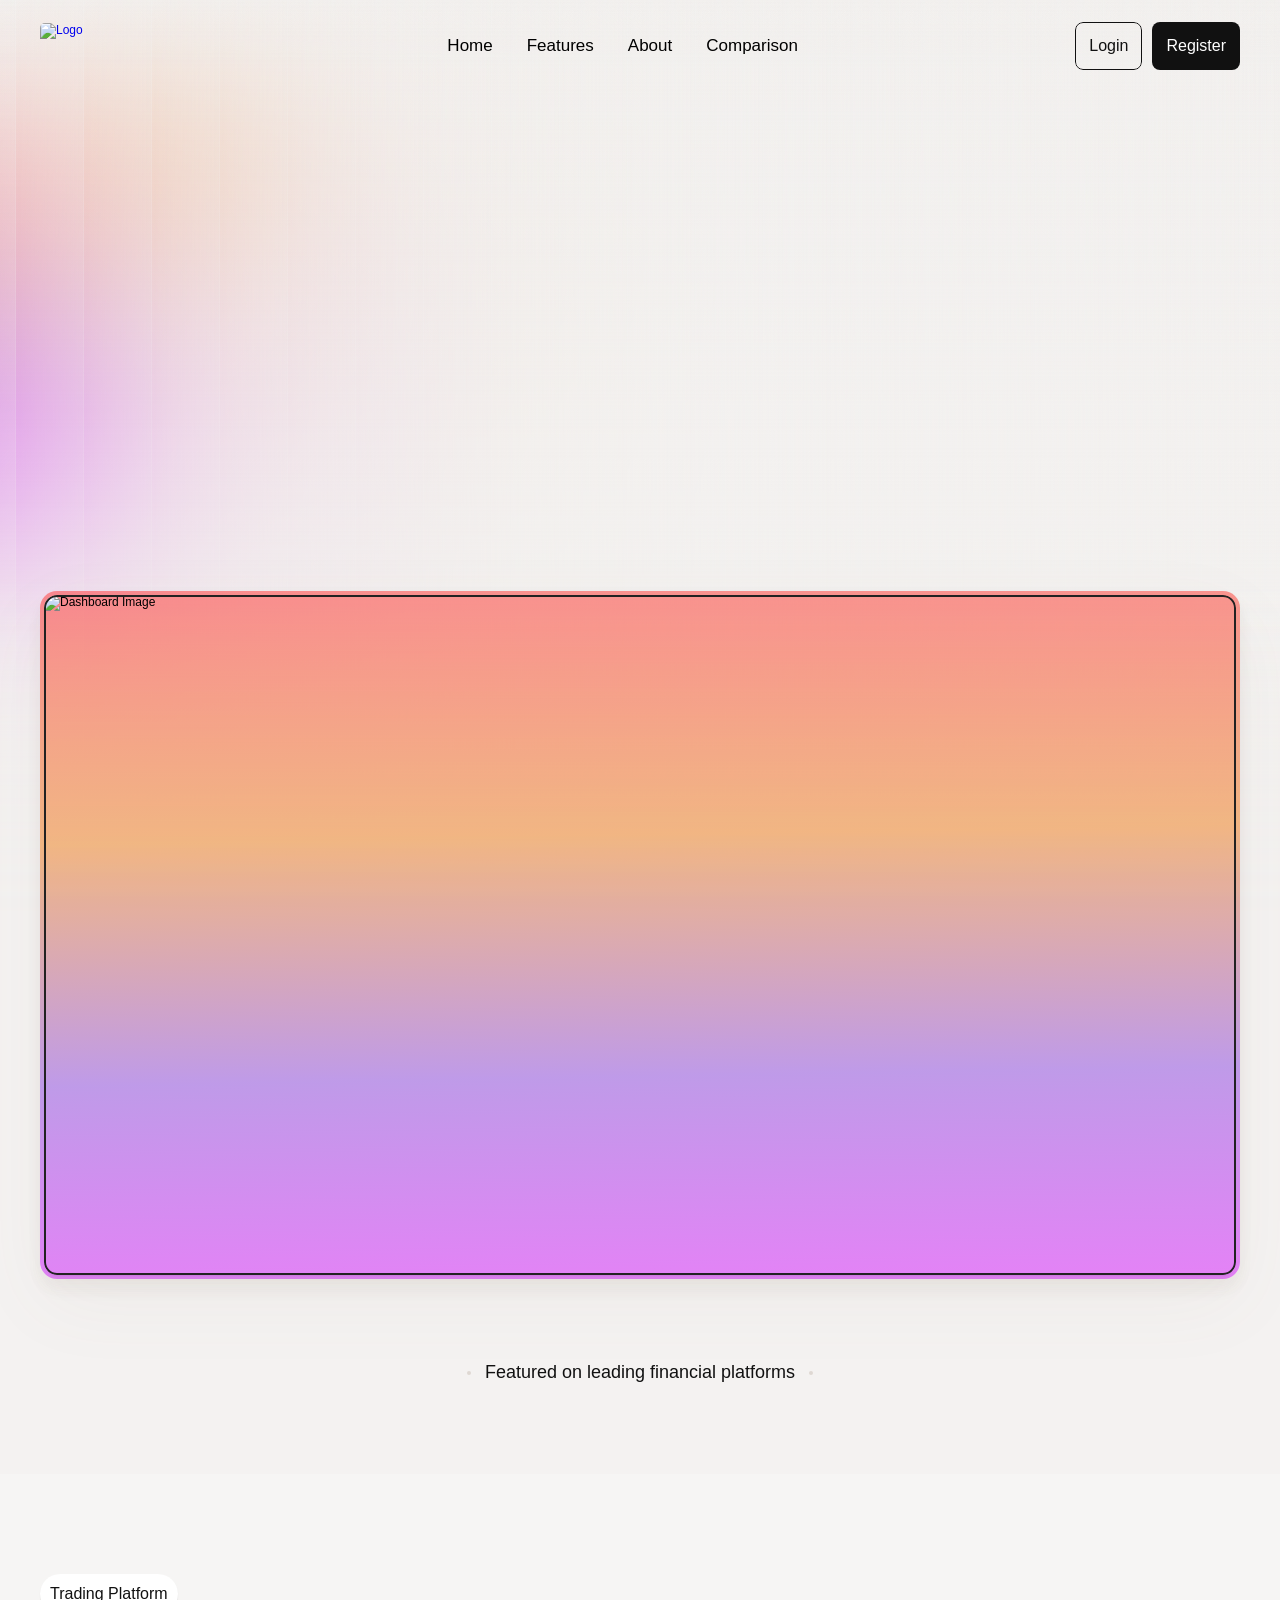
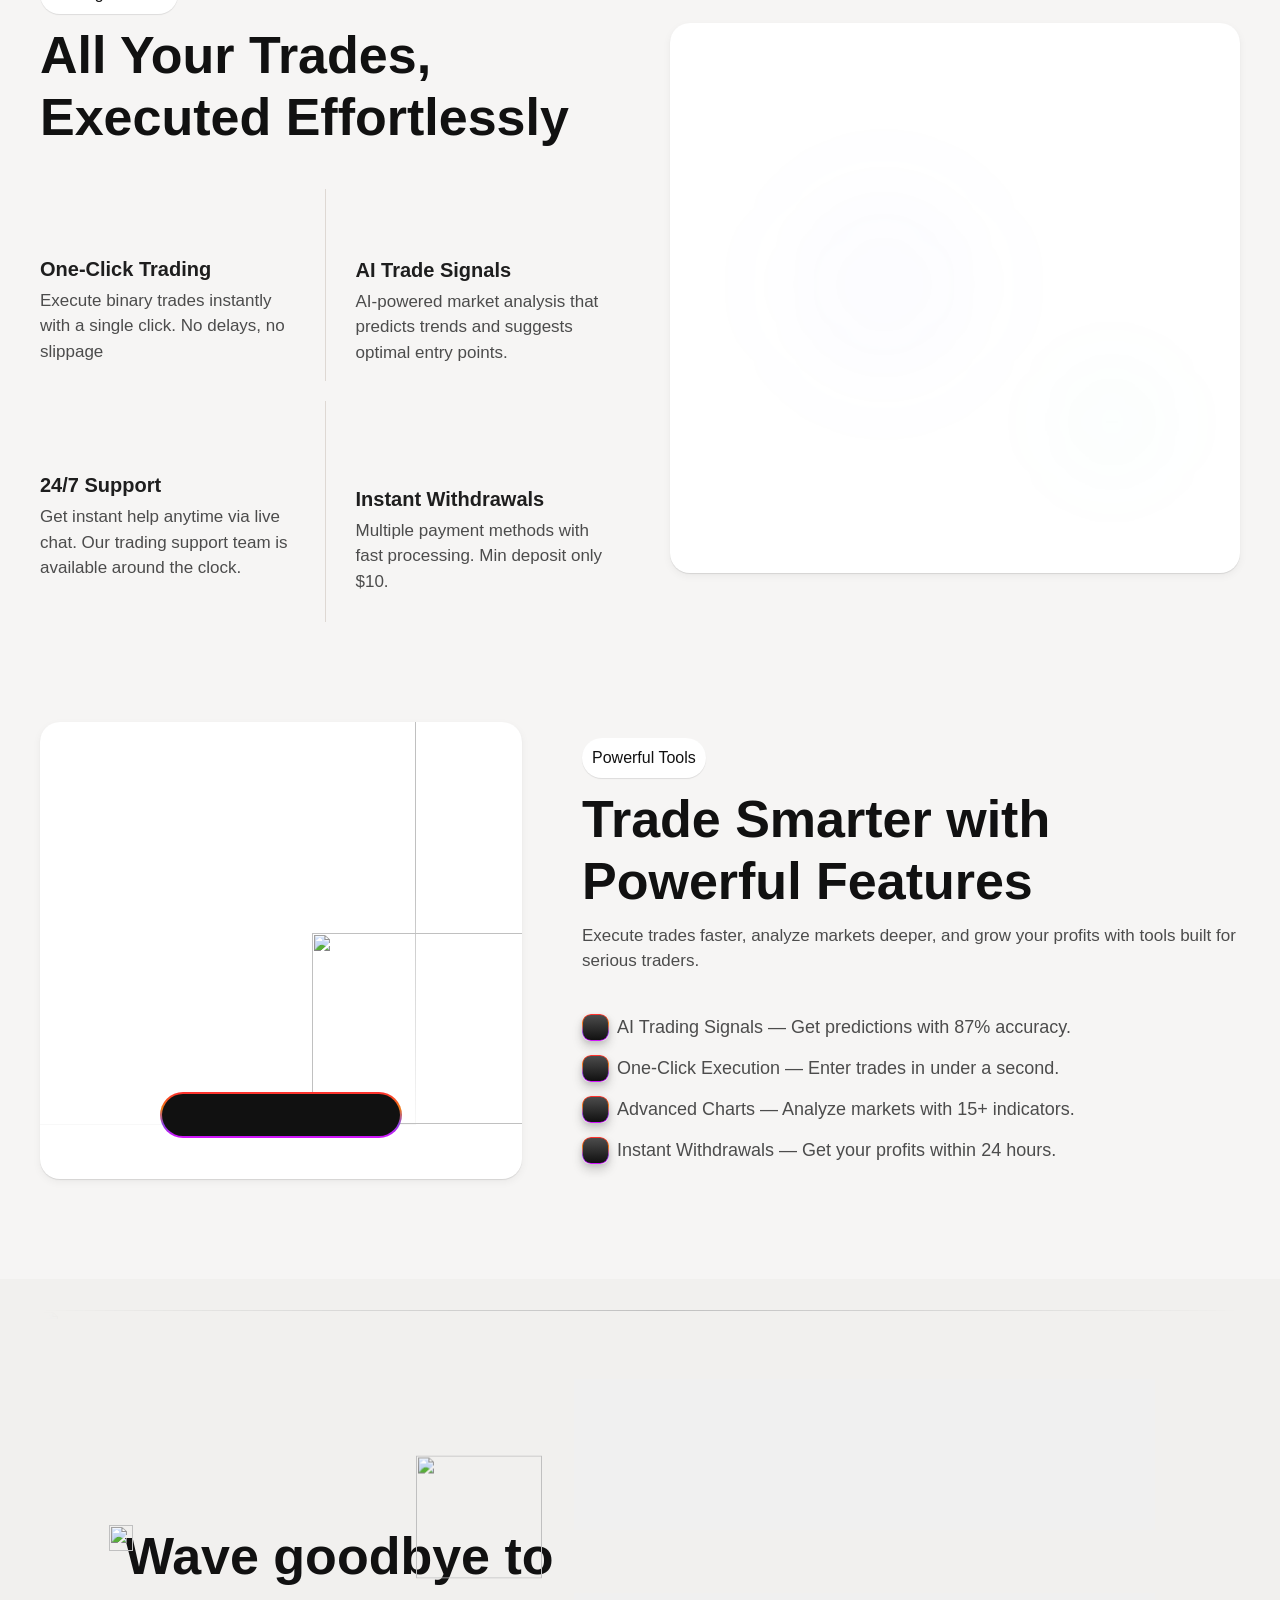
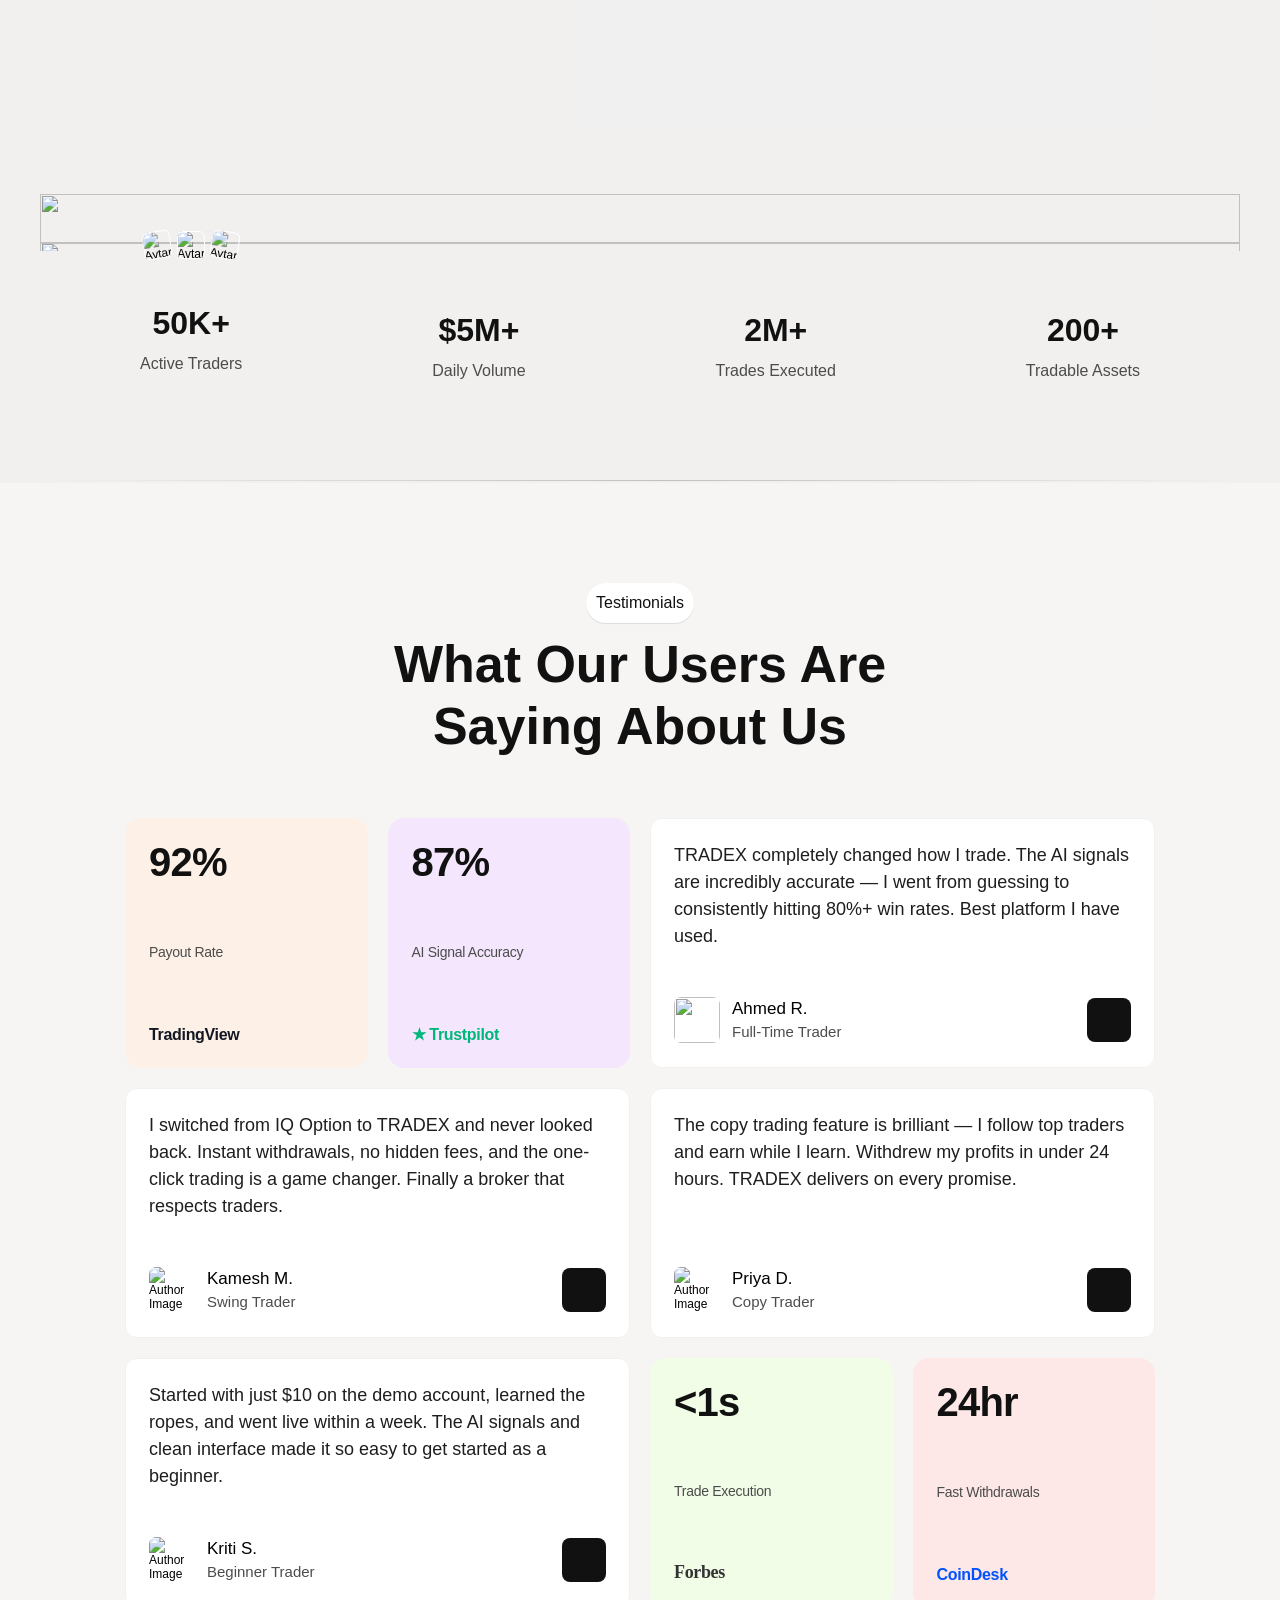
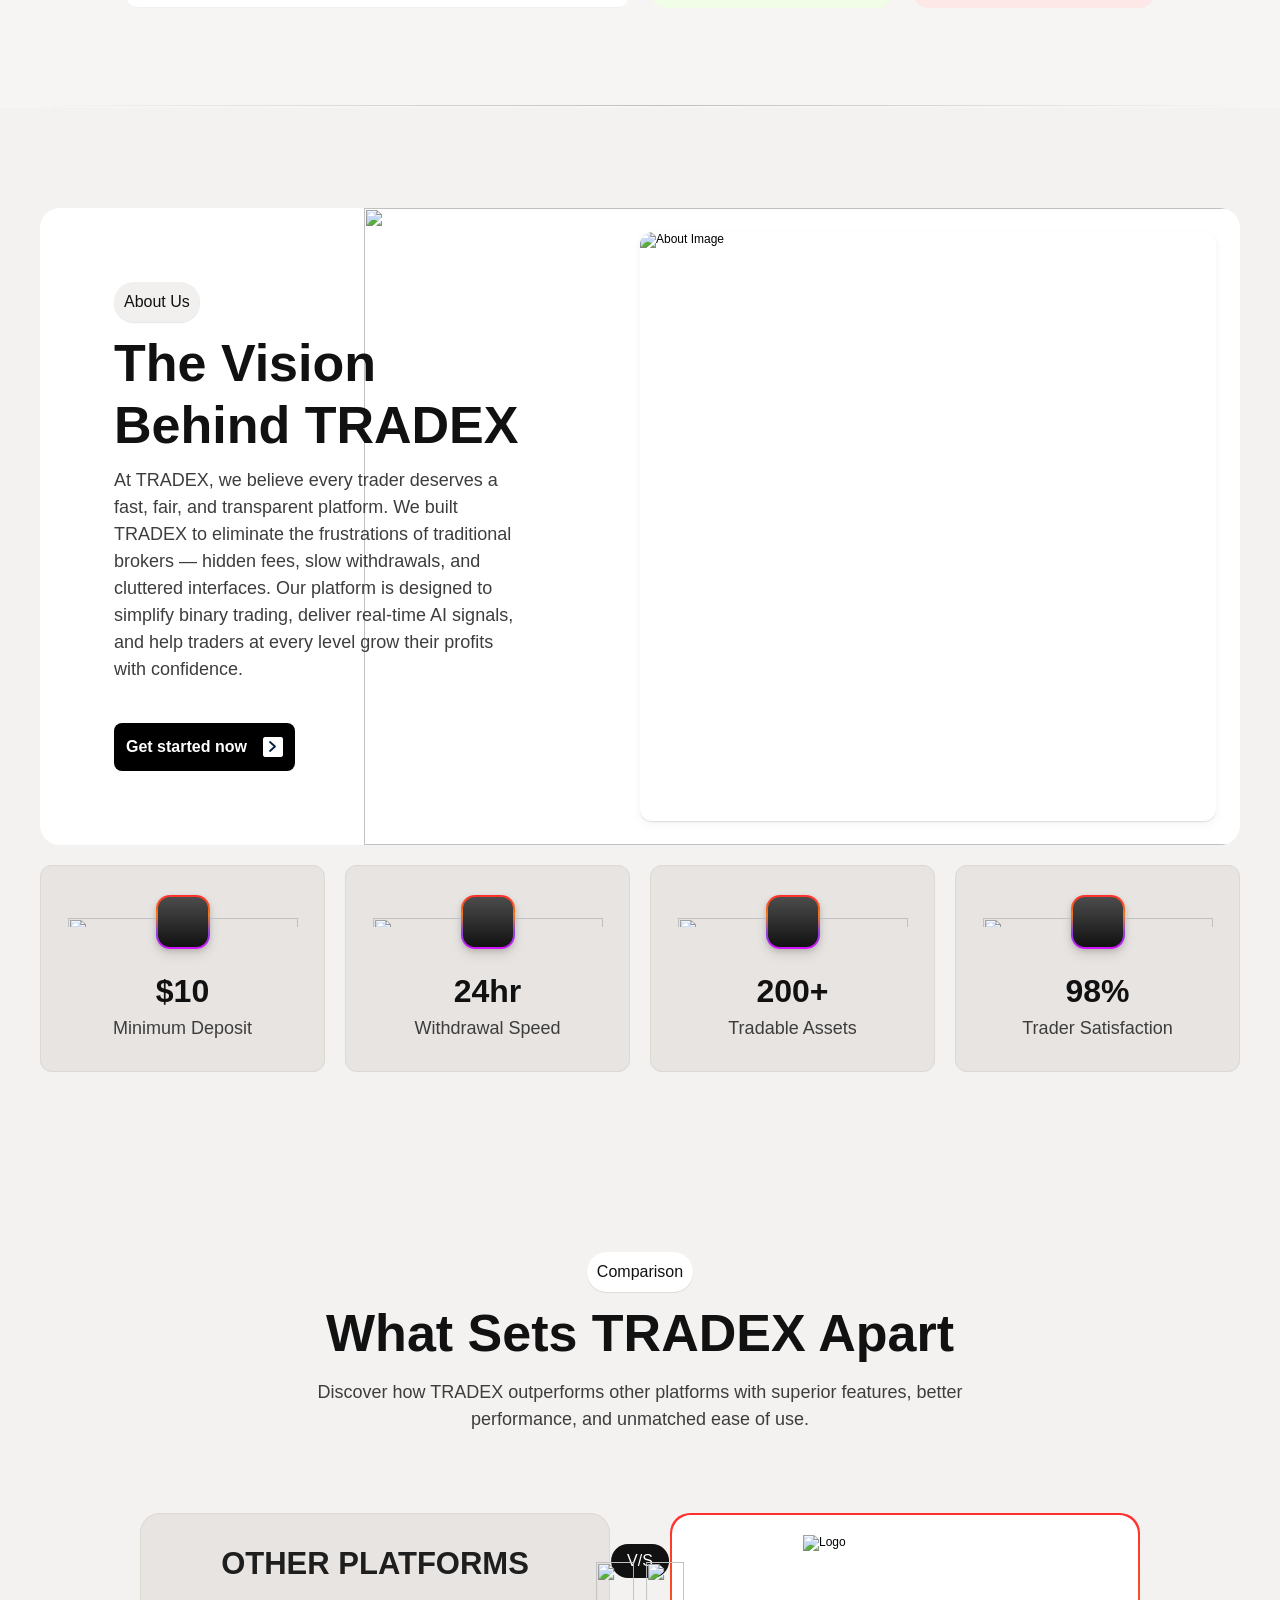
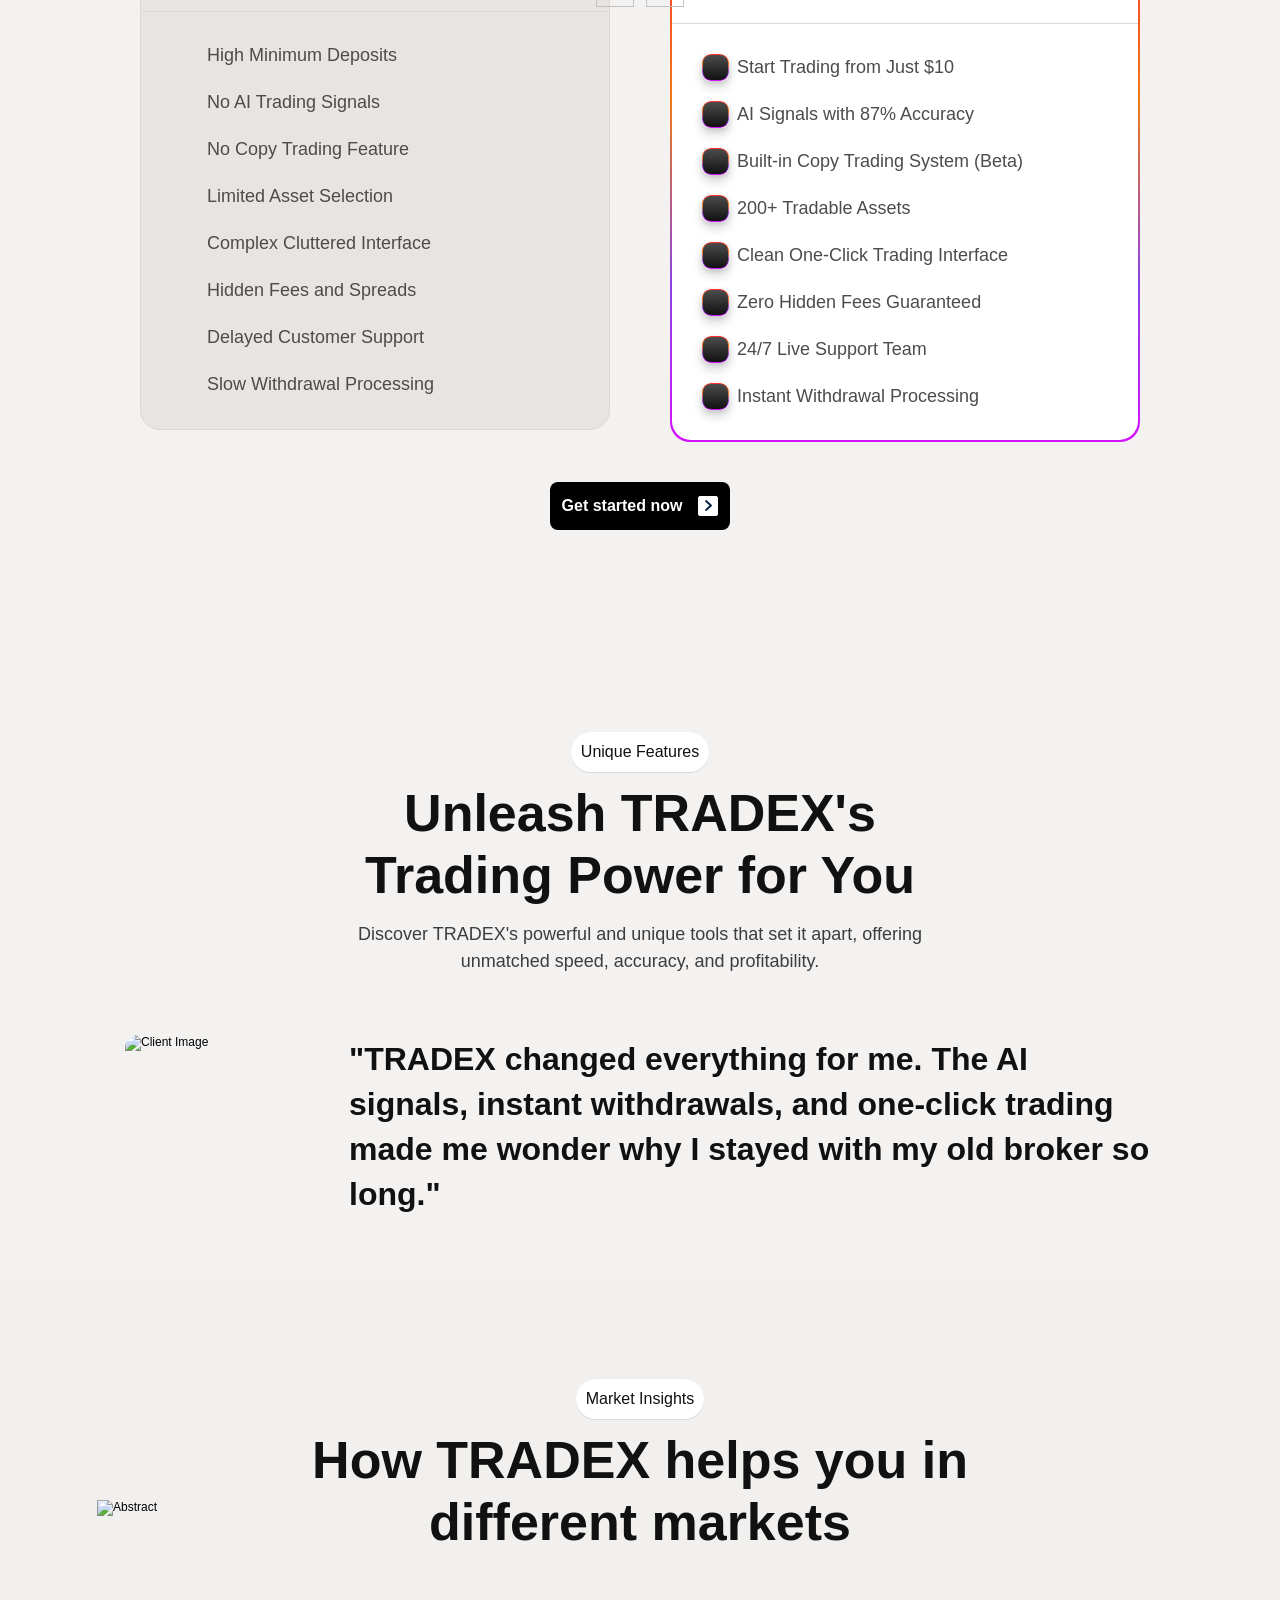
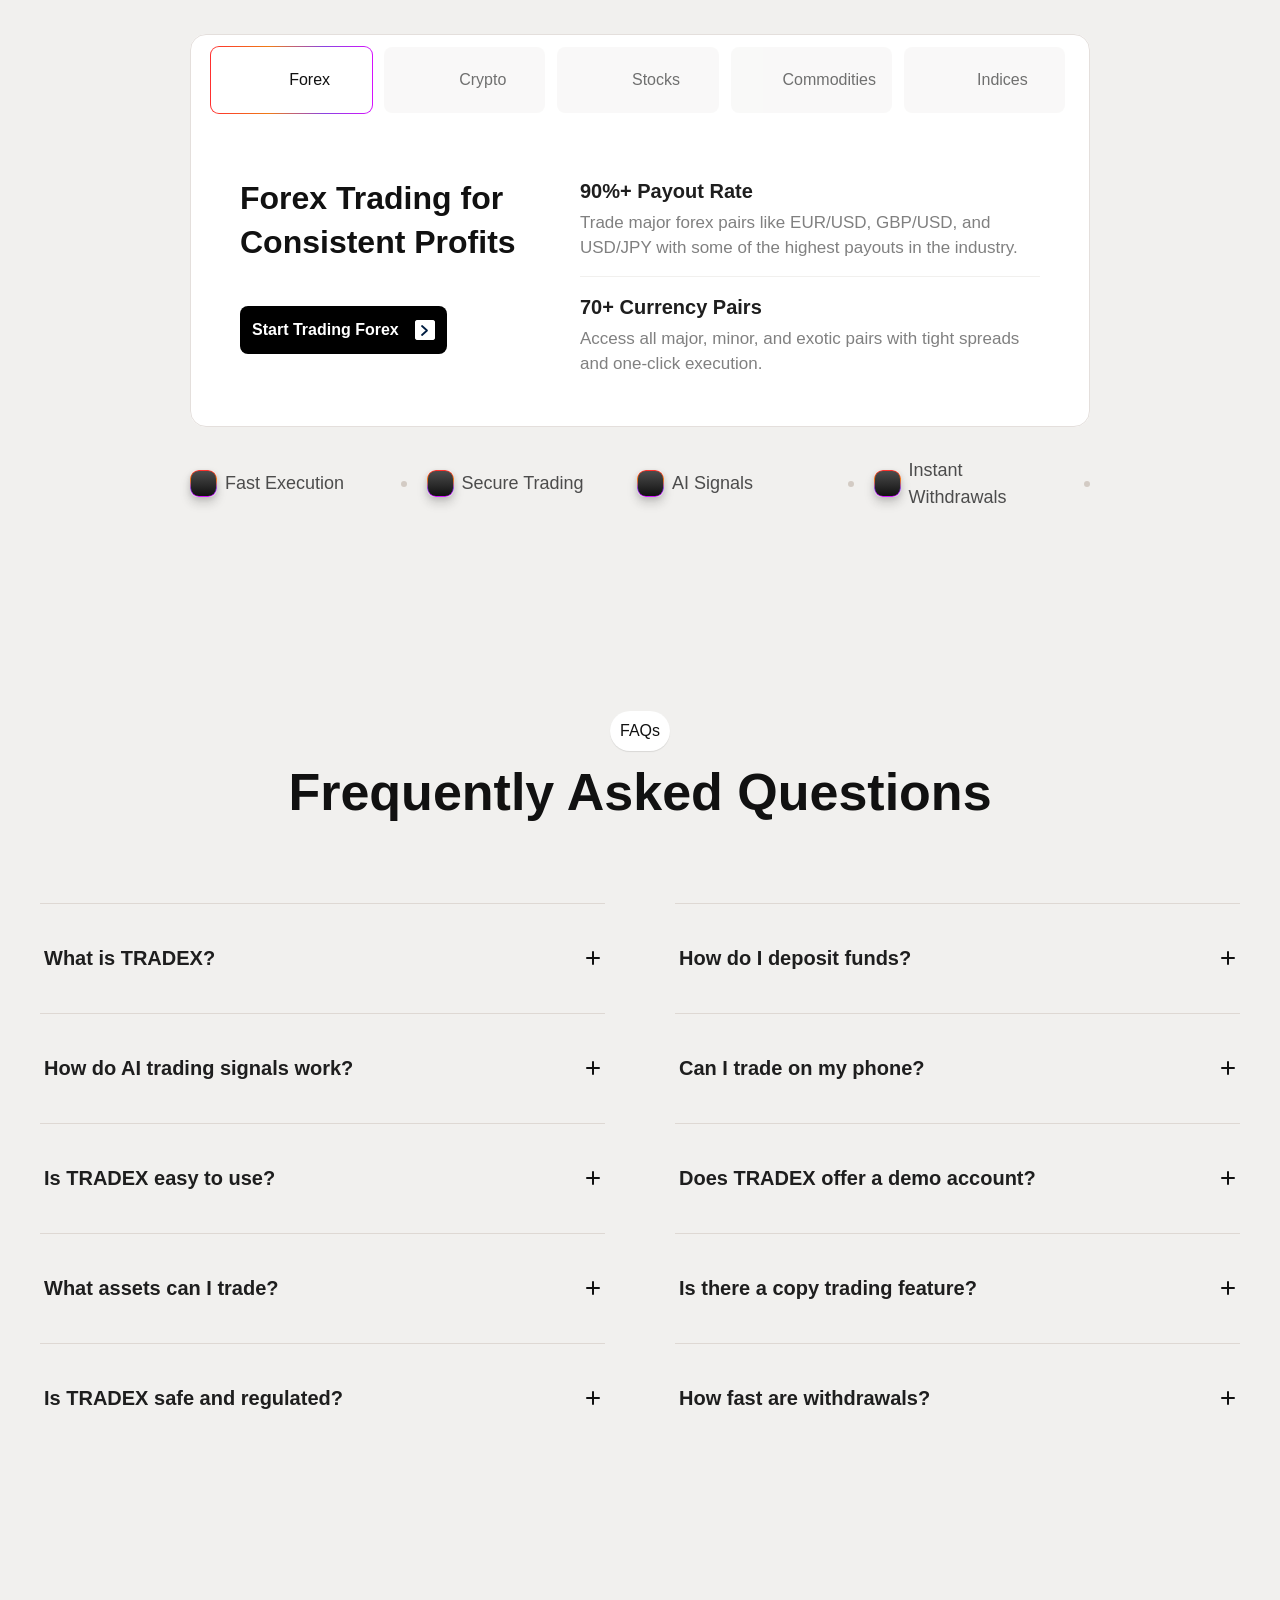
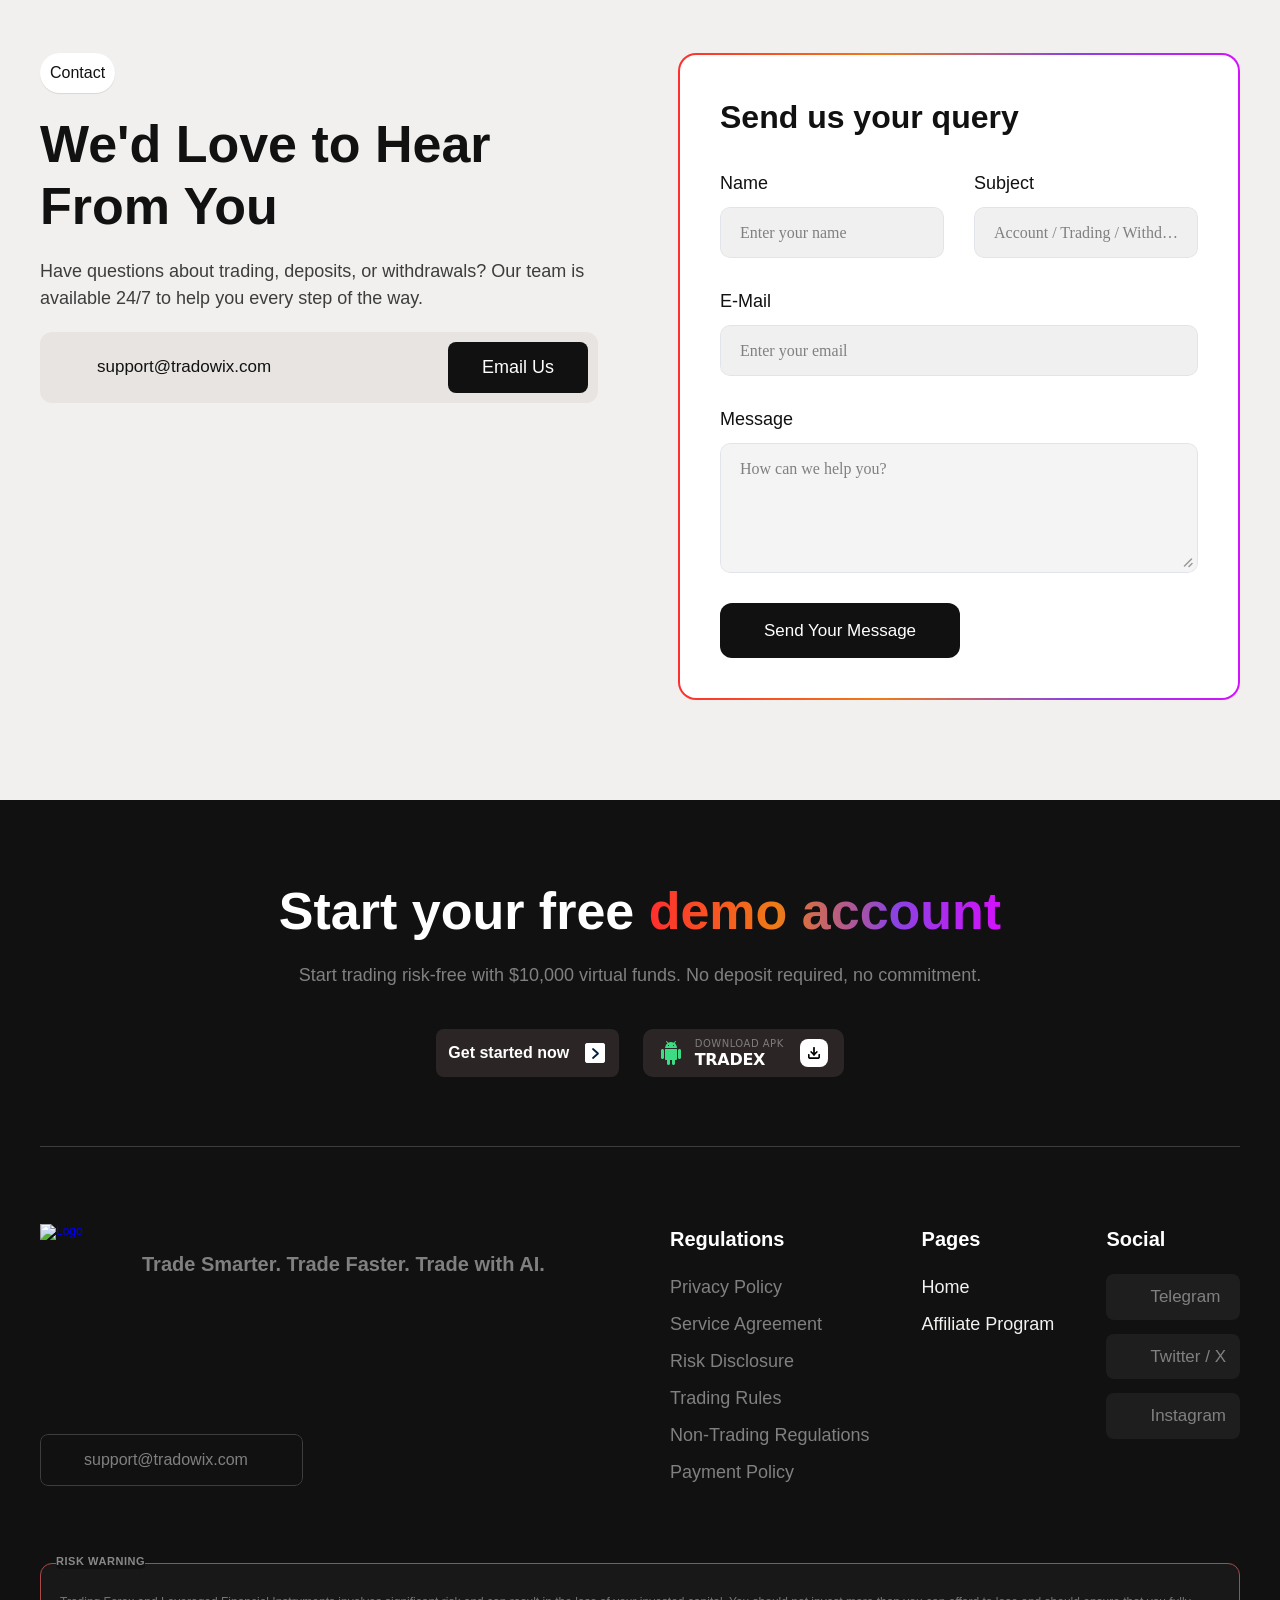
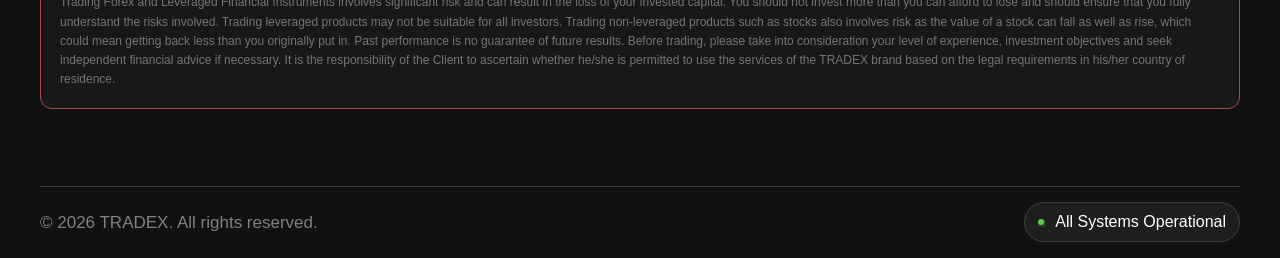
==== commit df430c48: "Rebrand site from TradoWix to TRADEX Swaps the visible brand name across the marketing homepage, log" ====
--- a/index.html
+++ b/index.html
@@ -11,8 +11,8 @@
     
     <!-- End of headStart -->
 	<meta name="viewport" content="width=device-width">
-	<meta name="generator" content="TradoWix 0ea0c8c">
-	<title>TradoWix— AI-Powered Binary Trading</title>
+	<meta name="generator" content="TRADEX 0ea0c8c">
+	<title>TRADEX— AI-Powered Binary Trading</title>
     <meta name="description" content="Stop guessing. Start trading with confidence. Our built-in AI analyzes market patterns, detects opportunities, and delivers actionable signals — so you can focus on what matters: results.">
     <meta name="framer-search-index" content="https://framerusercontent.com/sites/5z9hh8TGZK5TM2nGKZmTBG/searchIndex-VKGMHYUBlJuL.json">
     <meta name="framer-search-index-fallback" content="https://framerusercontent.com/sites/5z9hh8TGZK5TM2nGKZmTBG/searchIndex-0XpjLU2EfZ96.json">
@@ -22,11 +22,11 @@
     <link rel="apple-touch-icon" href="https://framerusercontent.com/images/VWJ9lkeLf0CVv57zTdLtypisn2M.png">
     <!-- Open Graph / Facebook -->
     <meta property="og:type" content="website">
-    <meta property="og:title" content="TradoWix— AI-Powered Binary Trading">
+    <meta property="og:title" content="TRADEX— AI-Powered Binary Trading">
     <meta property="og:description" content="Stop guessing. Start trading with confidence. Our built-in AI analyzes market patterns, detects opportunities, and delivers actionable signals — so you can focus on what matters: results.">
     <!-- Twitter -->
     <meta name="twitter:card" content="summary_large_image">
-    <meta name="twitter:title" content="TradoWix— AI-Powered Binary Trading">
+    <meta name="twitter:title" content="TRADEX— AI-Powered Binary Trading">
     <meta name="twitter:description" content="Stop guessing. Start trading with confidence. Our built-in AI analyzes market patterns, detects opportunities, and delivers actionable signals — so you can focus on what matters: results.">
 	
 	<style data-framer-font-css>/* cyrillic-ext */
@@ -218,18 +218,18 @@
 	<meta name="robots" content="max-image-preview:large"><link rel="canonical" href="https://tradowix.framer.website/"><meta property="og:url" content="https://tradowix.framer.website/"><style data-framer-breakpoint-css>@media(min-width: 1200px){.hidden-1rww24j{display:none!important}}@media(min-width: 810px) and (max-width: 1199.98px){.hidden-j0qkq{display:none!important}}@media(max-width: 809.98px){.hidden-dor4ey{display:none!important}}</style><style data-framer-css-ssr-minified data-framer-components="framer-lib-cursors-host framer-9hb3X PropertyOverrides framer-aCnXQ framer-SGtWI framer-lib-combinedCSSRules framer-hvLzJ framer-3EGxf framer-SMEnX framer-EC0fT framer-vnOtz framer-IHP0y framer-f2ZGP framer-k4975 framer-5gGD7 framer-ogt5h framer-mubcu framer-XmLyD framer-lib-form-plain-text-input framer-PXpWC framer-BNf8v framer-3lzEY">html,body,#main{box-sizing:border-box;margin:0;padding:0}:root{-webkit-font-smoothing:antialiased;-moz-osx-font-smoothing:grayscale}*{box-sizing:border-box;-webkit-font-smoothing:inherit}h1,h2,h3,h4,h5,h6,p,figure{margin:0}body,input,textarea,select,button{font-family:sans-serif;font-size:12px}body{--token-aa400f50-bb31-43da-bd7e-ccb203a60033:#f4f2f1;--token-32c8f298-47e5-4011-8bd5-6f4cceb9f84e:#ded8d3;--token-3caf3782-71b8-4db8-85b2-7e9f63bf16b5:#3d3d3d;--token-219c2d29-187a-40f8-aab3-a7af9bd91f3b:#fff;--token-6ba87c4b-8f80-4906-90b8-e7166e99f2a7:#4c4c4c;--token-1a772fd5-3867-4246-acd4-f46ef551c725:#111;--token-a0464eb8-baba-428a-bf1d-8f7949994f7d:#f6f5f4;--token-4743cf5e-b6f4-46c8-9f30-bbba0368c6e7:#1e1e1e;--token-0b85bf41-9970-464d-96f4-152f236b9294:#f1f0ee;--token-e4ed002d-85d0-417d-a69e-94f41a7e2c7a:#e8e4e2;--token-a4760539-052c-42a3-8ebe-ebfba9d13f59:gray;--framer-will-change-override:none}@supports (background:-webkit-named-image(i)) and (not (grid-template-rows:subgrid)){body{--framer-will-change-override:transform}}@supports (background:-webkit-named-image(i)) and (not (position-area:top right)){body{--framer-will-change-filter-override:filter}}[data-framer-component-type=Text] div div span,[data-framer-component-type=Text] a div span,[data-framer-component-type=Text] span span span,[data-framer-component-type=Text] p span span,[data-framer-component-type=Text] h1 span span,[data-framer-component-type=Text] h2 span span,[data-framer-component-type=Text] h3 span span,[data-framer-component-type=Text] h4 span span,[data-framer-component-type=Text] h5 span span,[data-framer-component-type=Text] h6 span span,[data-framer-component-type=Text] a{font-family:var(--font-family);font-style:var(--font-style);font-weight:min(calc(var(--framer-font-weight-increase,0) + var(--font-weight,400)),900);color:var(--text-color);letter-spacing:var(--letter-spacing);font-size:var(--font-size);text-transform:var(--text-transform);--text-decoration:var(--framer-text-decoration-style,solid)var(--framer-text-decoration,none)var(--framer-text-decoration-color,currentcolor)var(--framer-text-decoration-thickness,auto);--text-decoration-skip-ink:var(--framer-text-decoration-skip-ink);--text-underline-offset:var(--framer-text-decoration-offset);line-height:var(--line-height);--font-family:var(--framer-font-family);--font-style:var(--framer-font-style);--font-weight:var(--framer-font-weight);--text-color:var(--framer-text-color);--letter-spacing:var(--framer-letter-spacing);--font-size:var(--framer-font-size);--text-transform:var(--framer-text-transform);--line-height:var(--framer-line-height)}@supports not (color:color(display-p3 1 1 1)){p.framer-text,div.framer-text,h1.framer-text,h2.framer-text,h3.framer-text,h4.framer-text,h5.framer-text,h6.framer-text,li.framer-text,ol.framer-text,ul.framer-text,span.framer-text:not([data-text-fill]){color:var(--framer-blockquote-text-color-rgb,var(--framer-blockquote-text-color,var(--framer-text-color-rgb,var(--framer-text-color,#000))));-webkit-text-stroke-color:var(--framer-text-stroke-color-rgb,var(--framer-text-stroke-color,initial))}mark.framer-text{background-color:var(--framer-blockquote-text-background-color-rgb,var(--framer-blockquote-text-background-color,var(--framer-text-background-color-rgb,var(--framer-text-background-color,initial))))}}@supports not (color:color(display-p3 1 1 1)){code.framer-text,code.framer-text span.framer-text:not([data-text-fill]){color:var(--framer-blockquote-text-color-rgb,var(--framer-blockquote-text-color,var(--framer-code-text-color-rgb,var(--framer-code-text-color,var(--framer-text-color-rgb,var(--framer-text-color,#000))))))}}@supports not (color:color(display-p3 1 1 1)){a.framer-text,span.framer-text[data-nested-link]{color:var(--framer-blockquote-text-color-rgb,var(--framer-blockquote-text-color,var(--framer-link-text-color-rgb,var(--framer-link-text-color,var(--framer-text-color-rgb,var(--framer-text-color,#000))))));background-color:var(--framer-link-text-background-color-rgb,var(--framer-link-text-background-color,initial));-webkit-text-decoration-color:var(--framer-link-text-decoration-color-rgb,var(--framer-link-text-decoration-color,var(--framer-text-decoration-color-rgb,var(--framer-text-decoration-color,currentcolor))));text-decoration-color:var(--framer-link-text-decoration-color-rgb,var(--framer-link-text-decoration-color,var(--framer-text-decoration-color-rgb,var(--framer-text-decoration-color,currentcolor))))}}@supports not (color:color(display-p3 1 1 1)){code.framer-text a.framer-text,code.framer-text a.framer-text span.framer-text:not([data-text-fill]),code.framer-text span.framer-text[data-nested-link],code.framer-text span.framer-text[data-nested-link] span.framer-text:not([data-text-fill]){color:var(--framer-blockquote-text-color-rgb,var(--framer-blockquote-text-color,var(--framer-link-text-color-rgb,var(--framer-link-text-color,var(--framer-code-text-color-rgb,var(--framer-code-text-color,var(--framer-text-color-rgb,var(--framer-text-color,#000))))))))}}@supports not (color:color(display-p3 1 1 1)){a.framer-text:hover,span.framer-text[data-nested-link]:hover{color:var(--framer-link-hover-text-color-rgb,var(--framer-link-hover-text-color,var(--framer-blockquote-text-color-rgb,var(--framer-blockquote-text-color,var(--framer-link-text-color-rgb,var(--framer-link-text-color,var(--framer-text-color-rgb,var(--framer-text-color,#000))))))));background-color:var(--framer-link-hover-text-background-color-rgb,var(--framer-link-hover-text-background-color,var(--framer-link-text-background-color-rgb,var(--framer-link-text-background-color,var(--framer-text-background-color-rgb,var(--framer-text-background-color,initial))))));-webkit-text-decoration-color:var(--framer-link-hover-text-decoration-color-rgb,var(--framer-link-hover-text-decoration-color,var(--framer-link-text-decoration-color-rgb,var(--framer-link-text-decoration-color,var(--framer-text-decoration-color-rgb,var(--framer-text-decoration-color,currentcolor))))));text-decoration-color:var(--framer-link-hover-text-decoration-color-rgb,var(--framer-link-hover-text-decoration-color,var(--framer-link-text-decoration-color-rgb,var(--framer-link-text-decoration-color,var(--framer-text-decoration-color-rgb,var(--framer-text-decoration-color,currentcolor))))))}}@supports not (color:color(display-p3 1 1 1)){code.framer-text a.framer-text:hover,code.framer-text span.framer-text[data-nested-link]:hover{color:var(--framer-link-hover-text-color-rgb,var(--framer-link-hover-text-color,var(--framer-blockquote-text-color-rgb,var(--framer-blockquote-text-color,var(--framer-link-text-color-rgb,var(--framer-link-text-color,var(--framer-code-text-color-rgb,var(--framer-code-text-color,var(--framer-text-color-rgb,var(--framer-text-color,#000))))))))))}}@supports not (color:color(display-p3 1 1 1)){a.framer-text[data-framer-page-link-current],span.framer-text[data-framer-page-link-current]{color:var(--framer-link-current-text-color-rgb,var(--framer-link-current-text-color,var(--framer-link-text-color-rgb,var(--framer-link-text-color,var(--framer-text-color-rgb,var(--framer-text-color,#000))))));background-color:var(--framer-link-current-text-background-color-rgb,var(--framer-link-current-text-background-color,var(--framer-link-text-background-color-rgb,var(--framer-link-text-background-color,var(--framer-text-background-color-rgb,var(--framer-text-background-color,initial))))));-webkit-text-decoration-color:var(--framer-link-current-text-decoration-color-rgb,var(--framer-link-current-text-decoration-color,var(--framer-link-text-decoration-color-rgb,var(--framer-link-text-decoration-color,var(--framer-text-decoration-color-rgb,var(--framer-text-decoration-color,currentcolor))))));text-decoration-color:var(--framer-link-current-text-decoration-color-rgb,var(--framer-link-current-text-decoration-color,var(--framer-link-text-decoration-color-rgb,var(--framer-link-text-decoration-color,var(--framer-text-decoration-color-rgb,var(--framer-text-decoration-color,currentcolor))))))}}@supports not (color:color(display-p3 1 1 1)){code.framer-text a.framer-text[data-framer-page-link-current],code.framer-text a.framer-text[data-framer-page-link-current] span.framer-text:not([data-text-fill]),code.framer-text span.framer-text[data-framer-page-link-current],code.framer-text span.framer-text[data-framer-page-link-current] span.framer-text:not([data-text-fill]){color:var(--framer-link-current-text-color-rgb,var(--framer-link-current-text-color,var(--framer-link-text-color-rgb,var(--framer-link-text-color,var(--framer-code-text-color-rgb,var(--framer-code-text-color,var(--framer-text-color-rgb,var(--framer-text-color,#000))))))));background-color:var(--framer-link-current-text-background-color-rgb,var(--framer-link-current-text-background-color,var(--framer-link-text-background-color-rgb,var(--framer-link-text-background-color,var(--framer-text-background-color-rgb,var(--framer-text-background-color,initial))))))}}@supports not (color:color(display-p3 1 1 1)){a.framer-text[data-framer-page-link-current]:hover,span.framer-text[data-framer-page-link-current]:hover{color:var(--framer-link-hover-text-color-rgb,var(--framer-link-hover-text-color,var(--framer-link-current-text-color-rgb,var(--framer-link-current-text-color,var(--framer-link-text-color-rgb,var(--framer-link-text-color,var(--framer-code-text-color-rgb,var(--framer-code-text-color,var(--framer-text-color-rgb,var(--framer-text-color,#000))))))))));background-color:var(--framer-link-hover-text-background-color-rgb,var(--framer-link-hover-text-background-color,var(--framer-link-current-text-background-color-rgb,var(--framer-link-current-text-background-color,var(--framer-link-text-background-color-rgb,var(--framer-link-text-background-color,initial))))));-webkit-text-decoration-color:var(--framer-link-hover-text-decoration-color-rgb,var(--framer-link-hover-text-decoration-color,var(--framer-link-current-text-decoration-color-rgb,var(--framer-link-current-text-decoration-color,var(--framer-link-text-decoration-color-rgb,var(--framer-link-text-decoration-color,var(--framer-text-decoration-color-rgb,var(--framer-text-decoration-color,currentcolor))))))));text-decoration-color:var(--framer-link-hover-text-decoration-color-rgb,var(--framer-link-hover-text-decoration-color,var(--framer-link-current-text-decoration-color-rgb,var(--framer-link-current-text-decoration-color,var(--framer-link-text-decoration-color-rgb,var(--framer-link-text-decoration-color,var(--framer-text-decoration-color-rgb,var(--framer-text-decoration-color,currentcolor))))))))}}@supports not (color:color(display-p3 1 1 1)){code.framer-text a.framer-text[data-framer-page-link-current]:hover,code.framer-text a.framer-text[data-framer-page-link-current]:hover span.framer-text:not([data-text-fill]),code.framer-text span.framer-text[data-framer-page-link-current]:hover,code.framer-text span.framer-text[data-framer-page-link-current]:hover span.framer-text:not([data-text-fill]){color:var(--framer-link-hover-text-color-rgb,var(--framer-link-hover-text-color,var(--framer-link-current-text-color-rgb,var(--framer-link-current-text-color,var(--framer-link-text-color-rgb,var(--framer-link-text-color,var(--framer-code-text-color-rgb,var(--framer-code-text-color,var(--framer-text-color-rgb,var(--framer-text-color,#000))))))))));background-color:var(--framer-link-hover-text-background-color-rgb,var(--framer-link-hover-text-background-color,var(--framer-link-current-text-background-color-rgb,var(--framer-link-current-text-background-color,var(--framer-link-text-background-color-rgb,var(--framer-link-text-background-color,initial))))))}}@supports not (aspect-ratio:1){.framer-text-module:not([data-width=fit])[style*=aspect-ratio]{position:relative!important}.framer-text-module:not([data-width=fit])[style*=aspect-ratio]:before{content:"";padding-bottom:calc(100%/calc(var(--aspect-ratio)));display:block}.framer-text-module[data-width=fill]>:first-child,.framer-text-module[data-width=fill]>.ssr-variant>:first-child,.framer-text-module:not([data-width=fit])[style*=aspect-ratio]>:first-child,.framer-text-module:not([data-width=fit])[style*=aspect-ratio]>.ssr-variant>:first-child{position:absolute;top:0;left:0;height:100%!important}}@supports not (overflow:clip){:root{--overflow-clip-fallback:hidden}}@supports (background:-webkit-named-image(i)) and (not (contain-intrinsic-size:inherit)){div.framer-text,p.framer-text,h1.framer-text,h2.framer-text,h3.framer-text,h4.framer-text,h5.framer-text,h6.framer-text,ol.framer-text,ul.framer-text,li.framer-text,blockquote.framer-text,.framer-text.framer-image{display:var(--text-truncation-display-inline-for-safari-16,revert)}div.framer-text:after,p.framer-text:after,h1.framer-text:after,h2.framer-text:after,h3.framer-text:after,h4.framer-text:after,h5.framer-text:after,h6.framer-text:after,ol.framer-text:after,ul.framer-text:after,li.framer-text:after,blockquote.framer-text:after,.framer-text.framer-image:after{content:var(--text-truncation-line-break-for-safari-16);white-space:pre}.framer-text.framer-text-module,.framer-text.framer-table-wrapper{display:var(--text-truncation-display-none-for-safari-16,revert)}p.framer-text[data-text-fill]{display:var(--text-truncation-display-inline-for-safari-16,inline-block)}}@supports (corner-shape:superellipse(2)){:root{--one-if-corner-shape-supported:1}}.framer-cursor-none,.framer-cursor-none *{cursor:none!important}.framer-pointer-events-none,.framer-pointer-events-none *{pointer-events:none!important}@supports (aspect-ratio:1){body{--framer-aspect-ratio-supported:auto}}.framer-9hb3X.framer-1ga6ajn,.framer-9hb3X .framer-1ga6ajn{display:block}.framer-9hb3X.framer-1rww24j{background-color:var(--token-aa400f50-bb31-43da-bd7e-ccb203a60033,#f4f2f1);height:min-content;overflow:var(--overflow-clip-fallback,clip);flex-flow:column;place-content:center flex-start;align-items:center;gap:0;width:1200px;padding:100px 0 0;display:flex;position:relative}.framer-9hb3X .framer-l0gvj-container{z-index:10;flex:none;width:100%;height:auto;position:fixed;top:20px;left:50%;transform:translate(-50%)}.framer-9hb3X .framer-al1m6f{background-color:var(--token-aa400f50-bb31-43da-bd7e-ccb203a60033,#f4f2f1);z-index:1;flex:none;gap:0;height:924px;position:absolute;top:-3px;left:-120px;right:-232px;overflow:visible;-webkit-mask:linear-gradient(#000 63%,#0000 100%);mask:linear-gradient(#000 63%,#0000 100%)}.framer-9hb3X .framer-1a9m22a{filter:blur(2px);will-change:var(--framer-will-change-effect-override,transform);flex:none;gap:0;width:378px;height:571px;position:absolute;top:0;left:0;overflow:visible}.framer-9hb3X .framer-i4guwq,.framer-9hb3X .framer-atdx9l{flex:none;gap:0;width:420px;height:571px;position:absolute;top:0;left:-42px;overflow:visible}.framer-9hb3X .framer-zv4qkn{filter:blur(200px);aspect-ratio:1;height:var(--framer-aspect-ratio-supported,208px);background-color:#8a43e1;border-radius:100%;flex:none;width:207px;position:absolute;top:207px;left:0}.framer-9hb3X .framer-1s1k8w0{filter:blur(200px);aspect-ratio:1;height:var(--framer-aspect-ratio-supported,208px);background-color:#d511fd;border-radius:100%;flex:none;width:207px;position:absolute;top:363px;left:37px}.framer-9hb3X .framer-1ny2wdq{filter:blur(200px);aspect-ratio:1;height:var(--framer-aspect-ratio-supported,207px);background-color:#ef7b16;border-radius:100%;flex:none;width:207px;position:absolute;top:0;left:213px}.framer-9hb3X .framer-1fbmlt7{filter:blur(200px);aspect-ratio:1;height:var(--framer-aspect-ratio-supported,208px);background-color:#ff2f2f;border-radius:100%;flex:none;width:207px;position:absolute;top:80px;left:9px}.framer-9hb3X .framer-p1onra{filter:blur(100px);aspect-ratio:1;height:var(--framer-aspect-ratio-supported,208px);background-color:#8a43e1;border-radius:100%;flex:none;width:207px;position:absolute;top:207px;left:0}.framer-9hb3X .framer-zp8pwh{filter:blur(100px);aspect-ratio:1;height:var(--framer-aspect-ratio-supported,208px);background-color:#d511fd;border-radius:100%;flex:none;width:207px;position:absolute;top:363px;left:37px}.framer-9hb3X .framer-11echw3{filter:blur(100px);aspect-ratio:1;height:var(--framer-aspect-ratio-supported,207px);background-color:#ef7b16;border-radius:100%;flex:none;width:207px;position:absolute;top:0;left:213px}.framer-9hb3X .framer-mkqc2j{filter:blur(100px);aspect-ratio:1;height:var(--framer-aspect-ratio-supported,208px);background-color:#ff2f2f;border-radius:100%;flex:none;width:207px;position:absolute;top:80px;left:9px}.framer-9hb3X .framer-1dhyxay-container{flex:none;width:378px;height:571px;position:absolute;top:0;right:0}.framer-9hb3X .framer-1i2jr6a{background:linear-gradient(#f2f0ee 0%,#f2f0ee00 100%);flex:none;height:415px;position:absolute;top:0;left:0;right:0}.framer-9hb3X .framer-gx51cq{flex-flow:row;flex:none;place-content:center flex-start;align-items:center;gap:0;height:1024px;padding:0;display:flex;position:absolute;top:0;left:0;right:0;overflow:visible}.framer-9hb3X .framer-pdno,.framer-9hb3X .framer-zofy4s,.framer-9hb3X .framer-6wylqb,.framer-9hb3X .framer-1bnrod4,.framer-9hb3X .framer-q4jc6u,.framer-9hb3X .framer-3l4enm,.framer-9hb3X .framer-14b7a3c,.framer-9hb3X .framer-vdexd,.framer-9hb3X .framer-iqwheb,.framer-9hb3X .framer-1kakr4u,.framer-9hb3X .framer-3r0w5z,.framer-9hb3X .framer-158h3lt,.framer-9hb3X .framer-1mjgyqm,.framer-9hb3X .framer-lfu6v2,.framer-9hb3X .framer-1lh8zgx,.framer-9hb3X .framer-vyb70i,.framer-9hb3X .framer-odlvri,.framer-9hb3X .framer-1a4wrtf,.framer-9hb3X .framer-1i0pual,.framer-9hb3X .framer-1cfugo,.framer-9hb3X .framer-186azgj,.framer-9hb3X .framer-3sk2br,.framer-9hb3X .framer-1ex6wrp,.framer-9hb3X .framer-10lo8i9{--border-bottom-width:0px;--border-color:#ffffff1a;--border-left-width:0px;--border-right-width:1px;--border-style:solid;--border-top-width:0px;-webkit-backdrop-filter:blur(25px);backdrop-filter:blur(25px);background:linear-gradient(270deg,#f2f0ee33 0%,#f2f0ee00 100%);flex:1 0 0;width:1px;height:100%;position:relative}.framer-9hb3X .framer-1wm75b1{background:linear-gradient(#f2f0ee00 0%,#f2f0ee 100%);flex:none;position:absolute;inset:0}.framer-9hb3X .framer-1jty4uj{mix-blend-mode:overlay;opacity:.75;flex:none;position:absolute;inset:0}.framer-9hb3X .framer-wuxvo7{height:min-content;overflow:var(--overflow-clip-fallback,clip);z-index:2;flex-flow:column;flex:none;place-content:center;align-items:center;gap:20px;width:100%;padding:40px 40px 80px;display:flex;position:relative}.framer-9hb3X .framer-l7nd9q{flex-flow:column;flex:none;place-content:center flex-start;align-items:center;gap:36px;width:100%;max-width:1240px;height:min-content;padding:0;display:flex;position:relative;overflow:visible}.framer-9hb3X .framer-kelv6f{flex-flow:column;flex:none;place-content:center flex-start;align-items:center;gap:18px;width:100%;height:286px;padding:0;display:flex;position:relative;overflow:visible}.framer-9hb3X .framer-1fnvf58{--border-bottom-width:1px;--border-color:#d1cbc0;--border-left-width:1px;--border-right-width:1px;--border-style:solid;--border-top-width:1px;will-change:var(--framer-will-change-effect-override,transform);background-color:#fff3;border-radius:100px;flex-flow:row;flex:none;place-content:center flex-start;align-items:center;gap:8px;width:34%;height:12%;padding:7px 16px;display:flex;position:relative;overflow:visible}.framer-9hb3X .framer-1svi8s5,.framer-9hb3X .framer-1kz298l,.framer-9hb3X .framer-q0g3qk,.framer-9hb3X .framer-16z4hx3,.framer-9hb3X .framer-1jb89jh,.framer-9hb3X .framer-d2nwdg,.framer-9hb3X .framer-qnq83x,.framer-9hb3X .framer-192yqe5,.framer-9hb3X .framer-1uownoo,.framer-9hb3X .framer-1m06elr,.framer-9hb3X .framer-6rizgr,.framer-9hb3X .framer-gi78p1,.framer-9hb3X .framer-3xbioc,.framer-9hb3X .framer-1mg31sn,.framer-9hb3X .framer-19h4l0u,.framer-9hb3X .framer-1zz03n,.framer-9hb3X .framer-1j6epl4{white-space:pre;flex:none;width:auto;height:auto;position:relative}.framer-9hb3X .framer-gx084w{white-space:pre-wrap;word-break:break-word;word-wrap:break-word;flex:none;width:84%;height:100%;position:relative}.framer-9hb3X .framer-1121gt7{flex-flow:column;flex:none;place-content:center;align-items:center;gap:24px;width:100%;max-width:750px;height:min-content;padding:0;display:flex;position:relative;overflow:visible}.framer-9hb3X .framer-19ngd3y-container{will-change:var(--framer-will-change-effect-override,transform);flex:none;width:100%;height:auto;position:relative}.framer-9hb3X .framer-1ij05qh{--framer-paragraph-spacing:0px;white-space:pre-wrap;will-change:var(--framer-will-change-effect-override,transform);word-break:break-word;word-wrap:break-word;flex:none;width:100%;height:auto;position:relative}.framer-9hb3X .framer-bkm4l9{--border-bottom-width:1px;--border-color:var(--token-32c8f298-47e5-4011-8bd5-6f4cceb9f84e,#ded8d3);--border-left-width:1px;--border-right-width:1px;--border-style:solid;--border-top-width:1px;will-change:var(--framer-will-change-effect-override,transform);background-color:#fff3;border-radius:100px;flex-flow:row;flex:none;place-content:center;align-items:center;gap:9px;width:min-content;height:min-content;padding:6px 8px;display:flex;position:relative;overflow:visible}.framer-9hb3X .framer-1sv9ouj,.framer-9hb3X .framer-1o3650t,.framer-9hb3X .framer-5oucd1,.framer-9hb3X .framer-11w194u,.framer-9hb3X .framer-1qrywq4,.framer-9hb3X .framer-u77409,.framer-9hb3X .framer-hjqywe,.framer-9hb3X .framer-v4dc7d,.framer-9hb3X .framer-16icy0r,.framer-9hb3X .framer-1xinum9,.framer-9hb3X .framer-100bdko,.framer-9hb3X .framer-19t41zj,.framer-9hb3X .framer-17ksxt6,.framer-9hb3X .framer-1d7wu2b,.framer-9hb3X .framer-1jd3js3,.framer-9hb3X .framer-1xg8uou,.framer-9hb3X .framer-18roq9q,.framer-9hb3X .framer-1ozvwfi,.framer-9hb3X .framer-19dquea,.framer-9hb3X .framer-gwl307,.framer-9hb3X .framer-1e874h2{--framer-paragraph-spacing:0px;white-space:pre;flex:none;width:auto;height:auto;position:relative}.framer-9hb3X .framer-1ad2doh{flex-flow:column;flex:none;place-content:center;align-items:center;gap:12px;width:100%;height:min-content;padding:0;display:flex;position:relative;overflow:visible}.framer-9hb3X .framer-1cjykz3-container{will-change:var(--framer-will-change-effect-override,transform);flex:none;width:auto;height:auto;position:relative}.framer-9hb3X .framer-t8uy37-container,.framer-9hb3X .framer-1sgk4on-container,.framer-9hb3X .framer-1s1b0dt-container,.framer-9hb3X .framer-jlppdn-container,.framer-9hb3X .framer-x0wj6h-container,.framer-9hb3X .framer-9xggr-container,.framer-9hb3X .framer-1aho2ix-container,.framer-9hb3X .framer-zt28yf-container,.framer-9hb3X .framer-oqugpz-container,.framer-9hb3X .framer-byskw8-container,.framer-9hb3X .framer-1nnayjc-container,.framer-9hb3X .framer-p59dna-container{flex:none;width:auto;height:auto;position:relative}.framer-9hb3X .framer-uqn91p{will-change:var(--framer-will-change-effect-override,transform);flex-flow:row;flex:none;place-content:center;align-items:center;gap:10px;width:100%;height:min-content;padding:0;display:flex;position:relative;overflow:visible}.framer-9hb3X .framer-kxn6od{height:688px;overflow:var(--overflow-clip-fallback,clip);will-change:var(--framer-will-change-effect-override,transform);border-radius:17px;flex-flow:row;flex:none;place-content:center;align-items:center;gap:10px;width:100%;padding:4px;scroll-margin-top:60px;display:flex;position:relative;box-shadow:0 7px 15px #80796a0d,0 25px 80px #80796a0d,0 12px 20px #80796a0d}.framer-9hb3X .framer-lhgz6p{--border-bottom-width:2px;--border-color:#222;--border-left-width:2px;--border-right-width:2px;--border-style:solid;--border-top-width:2px;min-width:100px;max-width:100%;height:100%;overflow:var(--overflow-clip-fallback,clip);will-change:var(--framer-will-change-override,transform);z-index:3;border-radius:13px;flex-flow:column;flex:none;place-content:center;align-items:center;gap:6px;width:100%;padding:0;display:flex;position:sticky;top:0;box-shadow:0 .602187px .602187px -1.25px #0000002e,0 2.28853px 2.28853px -2.5px #00000029,0 10px 10px -3.75px #0000000f}.framer-9hb3X .framer-128vozg{opacity:.5;z-index:1;background:linear-gradient(179deg,#ff2f2f 0%,#ef7b16 35.8783%,#8a43e1 69.922%,#d511fd 100%);flex:none;position:absolute;inset:0;overflow:visible}.framer-9hb3X .framer-5cnkjj{z-index:2;flex-flow:column;flex:none;place-content:center flex-start;align-items:center;gap:20px;width:100%;height:min-content;padding:0 40px 20px;display:flex;position:relative;overflow:visible}.framer-9hb3X .framer-lo2vwv{flex-flow:column;flex:none;place-content:center;align-items:center;gap:20px;width:100%;max-width:900px;height:95px;padding:0;display:flex;position:relative;overflow:hidden}.framer-9hb3X .framer-13xgjkx{flex-flow:row;flex:none;place-content:center;align-items:center;gap:14px;width:100%;height:min-content;padding:0;display:flex;position:relative;overflow:hidden}.framer-9hb3X .framer-3uejz9,.framer-9hb3X .framer-ts6el6{aspect-ratio:1;background-color:var(--token-32c8f298-47e5-4011-8bd5-6f4cceb9f84e,#ded8d3);height:var(--framer-aspect-ratio-supported,4px);border-radius:100%;flex:none;width:4px;position:relative}.framer-9hb3X .framer-fuh17a-container{flex:1 0 0;width:100%;height:1px;position:relative}.framer-9hb3X .framer-478zey{flex-flow:row;place-content:center;align-items:center;gap:46px;width:min-content;height:min-content;padding:0;display:flex;position:relative;overflow:hidden}.framer-9hb3X .framer-1r29d4h-container{flex:none;width:127px;height:32px;position:relative}.framer-9hb3X .framer-1dp2npy-container{flex:none;width:117px;height:32px;position:relative}.framer-9hb3X .framer-f14uds-container{flex:none;width:114px;height:31px;position:relative}.framer-9hb3X .framer-jsrr2j-container{flex:none;width:118px;height:31px;position:relative}.framer-9hb3X .framer-12b8mcv-container{flex:none;width:121px;height:31px;position:relative}.framer-9hb3X .framer-2h2cd,.framer-9hb3X .framer-ld8b7b{background-color:var(--token-a0464eb8-baba-428a-bf1d-8f7949994f7d,#f6f5f4);flex-flow:column;flex:none;place-content:center;align-items:center;gap:100px;width:100%;height:min-content;padding:100px 40px;display:flex;position:relative;overflow:visible}.framer-9hb3X .framer-4p310z,.framer-9hb3X .framer-jhegjo{flex-flow:row;flex:none;place-content:center flex-start;align-items:center;gap:60px;width:100%;max-width:1240px;height:min-content;padding:0;display:flex;position:relative;overflow:visible}.framer-9hb3X .framer-16fu050,.framer-9hb3X .framer-e4esoc{flex-flow:column;flex:1 0 0;place-content:flex-start;align-items:flex-start;gap:40px;width:1px;height:min-content;padding:0;display:flex;position:relative;overflow:visible}.framer-9hb3X .framer-1as14x0,.framer-9hb3X .framer-1l51oli,.framer-9hb3X .framer-1vqrcmq{flex-flow:column;flex:none;place-content:flex-start;align-items:flex-start;gap:10px;width:100%;height:min-content;padding:0;display:flex;position:relative;overflow:visible}.framer-9hb3X .framer-1tq4gfs,.framer-9hb3X .framer-12snobf,.framer-9hb3X .framer-1k7zqmb,.framer-9hb3X .framer-1flqk4a,.framer-9hb3X .framer-qmlvuz,.framer-9hb3X .framer-1hzcp33,.framer-9hb3X .framer-fikgf2,.framer-9hb3X .framer-11m5ygd,.framer-9hb3X .framer-30oann,.framer-9hb3X .framer-vzkvo0,.framer-9hb3X .framer-1udvtaf,.framer-9hb3X .framer-mctspm,.framer-9hb3X .framer-1x0o4z2,.framer-9hb3X .framer-1shi7c8,.framer-9hb3X .framer-i9yj16,.framer-9hb3X .framer-11f4nrj,.framer-9hb3X .framer-1kokj2s,.framer-9hb3X .framer-g7730,.framer-9hb3X .framer-1d4ofxy,.framer-9hb3X .framer-8mdtu7,.framer-9hb3X .framer-1975b0q,.framer-9hb3X .framer-uowsnk,.framer-9hb3X .framer-1gkdvhi,.framer-9hb3X .framer-1tk3cwz,.framer-9hb3X .framer-j9v6fa,.framer-9hb3X .framer-hobgid,.framer-9hb3X .framer-1g890hk,.framer-9hb3X .framer-v3uat{--framer-paragraph-spacing:0px;white-space:pre-wrap;word-break:break-word;word-wrap:break-word;flex:none;width:100%;height:auto;position:relative}.framer-9hb3X .framer-1mcdymt,.framer-9hb3X .framer-muuxzs{flex-flow:column;flex:none;place-content:flex-start;align-items:flex-start;gap:20px;width:100%;height:min-content;padding:0;display:flex;position:relative;overflow:visible}.framer-9hb3X .framer-i94gfz,.framer-9hb3X .framer-jahy91{flex-flow:row;flex:none;place-content:center flex-start;align-items:center;gap:30px;width:100%;height:min-content;padding:0;display:flex;position:relative;overflow:visible}.framer-9hb3X .framer-1h5ttyo,.framer-9hb3X .framer-bti0vs,.framer-9hb3X .framer-yeikqp,.framer-9hb3X .framer-1xh2ja{flex-flow:column;flex:1 0 0;place-content:flex-start;align-items:flex-start;gap:20px;width:1px;height:min-content;padding:16px 0;display:flex;position:relative;overflow:visible}.framer-9hb3X .framer-1jf24hu-container{flex:none;width:37px;height:28px;position:relative}.framer-9hb3X .framer-36rbbp,.framer-9hb3X .framer-1rroi3v,.framer-9hb3X .framer-1k2pg07,.framer-9hb3X .framer-1fi8x5h{flex-flow:column;flex:none;place-content:flex-start;align-items:flex-start;gap:4px;width:100%;height:min-content;padding:0;display:flex;position:relative;overflow:visible}.framer-9hb3X .framer-1pxl8jt,.framer-9hb3X .framer-h2lbuz{background-color:var(--token-32c8f298-47e5-4011-8bd5-6f4cceb9f84e,#ded8d3);flex:none;align-self:stretch;width:1px;height:auto;position:relative;overflow:hidden}.framer-9hb3X .framer-egzcab{background-color:var(--token-32c8f298-47e5-4011-8bd5-6f4cceb9f84e,#ded8d3);flex:1 0 0;width:1px;height:1px;position:relative;overflow:hidden}.framer-9hb3X .framer-9geylp-container,.framer-9hb3X .framer-8913wq-container,.framer-9hb3X .framer-1fctnw8-container,.framer-9hb3X .framer-hpxkdu-container,.framer-9hb3X .framer-qxq3qi-container,.framer-9hb3X .framer-10oojjy-container,.framer-9hb3X .framer-1qhfqcb-container,.framer-9hb3X .framer-jl329a-container{flex:none;width:30px;height:30px;position:relative}.framer-9hb3X .framer-ijb39-container{flex:none;width:36px;height:33px;position:relative}.framer-9hb3X .framer-t0opz5-container{flex:none;width:46px;height:34px;position:relative}.framer-9hb3X .framer-1hcjeor{aspect-ratio:1.03509;background-color:var(--token-219c2d29-187a-40f8-aab3-a7af9bd91f3b,#fff);height:var(--framer-aspect-ratio-supported,512px);will-change:var(--framer-will-change-override,transform);border-radius:20px;flex:1 0 0;gap:0;width:1px;position:relative;overflow:hidden;box-shadow:0 1px 1px #0000001a,0 3px 8px #0000000d}.framer-9hb3X .framer-15sfu9q-container{flex:none;position:absolute;inset:0}.framer-9hb3X .framer-9nz3ew{aspect-ratio:1.0547;background-color:var(--token-219c2d29-187a-40f8-aab3-a7af9bd91f3b,#fff);height:var(--framer-aspect-ratio-supported,457px);will-change:var(--framer-will-change-override,transform);border-radius:20px;flex:none;gap:0;width:482px;position:relative;overflow:hidden;box-shadow:0 1px 1px #0000001a,0 3px 8px #0000000d}.framer-9hb3X .framer-1f8k9vh{z-index:2;flex-flow:column;flex:none;place-content:center;align-items:center;gap:10px;width:min-content;height:min-content;padding:2px;display:flex;position:absolute;top:86%;left:50%;overflow:visible;transform:translate(-50%,-50%)}.framer-9hb3X .framer-1leymei{background-color:var(--token-1a772fd5-3867-4246-acd4-f46ef551c725,#111);z-index:3;border-radius:100px;flex-flow:row;flex:none;place-content:center flex-start;align-items:center;gap:0;width:min-content;height:min-content;padding:2px 6px;display:flex;position:relative;overflow:visible}.framer-9hb3X .framer-49gv1o-container{flex:none;width:226px;height:38px;position:relative}.framer-9hb3X .framer-5fmocs,.framer-9hb3X .framer-1p7anrz,.framer-9hb3X .framer-1pz39o7,.framer-9hb3X .framer-1y2ninb{aspect-ratio:1;height:var(--framer-aspect-ratio-supported,36px);will-change:var(--framer-will-change-filter-override,filter);width:36px;position:relative;overflow:hidden}.framer-9hb3X .framer-1a4btdj,.framer-9hb3X .framer-qvhfso,.framer-9hb3X .framer-1p9s99v,.framer-9hb3X .framer-1whtcko{z-index:1;background:linear-gradient(#ff2f2f 0%,#ef7b16 35.8783%,#8a43e1 69.922%,#d511fd 100%);border-radius:100px;flex:none;position:absolute;inset:0;overflow:visible}.framer-9hb3X .framer-1xpcxbb{will-change:var(--framer-will-change-override,transform);z-index:2;border-radius:100px;flex-flow:column;flex:none;place-content:center;align-items:center;gap:10px;width:min-content;min-width:104px;height:min-content;min-height:32px;padding:2px;display:flex;position:absolute;top:71%;left:50%;overflow:hidden;transform:translate(-50%,-50%)}.framer-9hb3X .framer-uio43v{aspect-ratio:1.28;height:var(--framer-aspect-ratio-supported,426px);will-change:var(--framer-will-change-filter-override,filter);flex:none;position:absolute;top:-24px;left:-100px;right:36px;overflow:hidden;-webkit-mask:linear-gradient(#000 43%,#0000 107%);mask:linear-gradient(#000 43%,#0000 107%)}.framer-9hb3X .framer-1gci9t2{flex:none;width:256px;height:191px;position:absolute;bottom:55px;left:202px}.framer-9hb3X .framer-ylu8id{flex-flow:column;flex:none;place-content:flex-start;align-items:flex-start;gap:14px;width:100%;height:min-content;padding:0;display:flex;position:relative;overflow:visible}.framer-9hb3X .framer-u7kizw-container,.framer-9hb3X .framer-doxxdr-container,.framer-9hb3X .framer-1n441nk-container,.framer-9hb3X .framer-1z12pr1-container,.framer-9hb3X .framer-1pyvm3z-container,.framer-9hb3X .framer-1kwnc0k-container,.framer-9hb3X .framer-1g8hsri-container,.framer-9hb3X .framer-13gl7fz-container,.framer-9hb3X .framer-osni3h-container,.framer-9hb3X .framer-v80j4d-container,.framer-9hb3X .framer-fd46wi-container,.framer-9hb3X .framer-10f5sxf-container,.framer-9hb3X .framer-1julzjp-container,.framer-9hb3X .framer-9wqock-container,.framer-9hb3X .framer-1kwth11-container,.framer-9hb3X .framer-1bnk8lt-container,.framer-9hb3X .framer-1gy0lqp-container,.framer-9hb3X .framer-1tmvfp6-container,.framer-9hb3X .framer-1xoplvz-container,.framer-9hb3X .framer-1mtifhb-container,.framer-9hb3X .framer-lqdhbp-container,.framer-9hb3X .framer-4yo7wb-container{flex:none;width:100%;height:auto;position:relative}.framer-9hb3X .framer-fxag7m{z-index:1;flex:none;width:1200px;height:10px;position:absolute;bottom:-40px;left:calc(50% - 600px);overflow:visible;-webkit-mask:linear-gradient(-90deg,#0000 0%,#000 48.1982%,#0000 100%);mask:linear-gradient(-90deg,#0000 0%,#000 48.1982%,#0000 100%)}.framer-9hb3X .framer-1fjo7oy{background-color:var(--token-0b85bf41-9970-464d-96f4-152f236b9294,#f1f0ee);flex-flow:column;flex:none;place-content:center;align-items:center;gap:100px;width:100%;height:min-content;padding:100px 40px;display:flex;position:relative;overflow:visible}.framer-9hb3X .framer-1jqgbjc{flex-flow:column;flex:none;place-content:center;align-items:center;gap:80px;width:100%;max-width:1240px;height:min-content;padding:0;display:flex;position:relative;overflow:hidden}.framer-9hb3X .framer-p6t36n{flex-flow:row;flex:none;place-content:center flex-start;align-items:center;gap:20px;width:100%;max-width:1030px;height:min-content;padding:0;display:flex;position:relative;overflow:visible}.framer-9hb3X .framer-fm3em5{aspect-ratio:.923077;height:var(--framer-aspect-ratio-supported,26px);will-change:var(--framer-will-change-filter-override,filter);z-index:1;flex:none;width:24px;position:absolute;top:45%;left:-16px;overflow:hidden;transform:translateY(-50%)}.framer-9hb3X .framer-448efg{aspect-ratio:1.02439;height:var(--framer-aspect-ratio-supported,123px);will-change:var(--framer-will-change-filter-override,filter);z-index:1;flex:none;width:126px;position:absolute;top:39%;left:291px;overflow:hidden;transform:translateY(-50%)}.framer-9hb3X .framer-1a46hyb{flex-flow:row;flex:1 0 0;place-content:center;align-items:center;gap:10px;width:1px;height:min-content;padding:0;display:flex;position:relative;overflow:hidden}.framer-9hb3X .framer-1boup99{background-color:var(--token-4743cf5e-b6f4-46c8-9f30-bbba0368c6e7,#1e1e1e);mix-blend-mode:saturation;z-index:1;flex:none;height:151px;position:absolute;top:0;left:0;right:0;overflow:hidden}.framer-9hb3X .framer-gvdf4q-container{flex:1 0 0;width:1px;height:353px;position:relative;-webkit-mask:linear-gradient(#0000 0%,#000 52%,#0000 106%);mask:linear-gradient(#0000 0%,#000 52%,#0000 106%)}.framer-9hb3X .framer-1mxz1ba,.framer-9hb3X .framer-1i4cjks,.framer-9hb3X .framer-1micm0v,.framer-9hb3X .framer-11fnwqy,.framer-9hb3X .framer-iesgaj,.framer-9hb3X .framer-1tk6dmu,.framer-9hb3X .framer-7joz5d{flex-flow:row;place-content:flex-start;align-items:flex-start;gap:10px;width:min-content;height:min-content;padding:0;display:flex;position:relative;overflow:hidden}.framer-9hb3X .framer-18bk8s2,.framer-9hb3X .framer-2nxqxx{--framer-paragraph-spacing:0px;white-space:pre-wrap;word-break:break-word;word-wrap:break-word;flex:1 0 0;width:1px;height:auto;position:relative}.framer-9hb3X .framer-vvm6q5{background-color:var(--token-4743cf5e-b6f4-46c8-9f30-bbba0368c6e7,#1e1e1e);mix-blend-mode:saturation;z-index:1;flex:none;height:139px;position:absolute;bottom:0;left:0;right:0;overflow:hidden}.framer-9hb3X .framer-z0j29p{flex-flow:row;flex:none;place-content:center space-between;align-items:center;width:100%;height:min-content;padding:0 100px;display:flex;position:relative;overflow:visible}.framer-9hb3X .framer-kpb09u{aspect-ratio:23.8462;height:var(--framer-aspect-ratio-supported,47px);will-change:var(--framer-will-change-filter-override,filter);z-index:1;flex:none;position:absolute;bottom:139px;left:0;right:0;overflow:hidden}.framer-9hb3X .framer-1weol5t,.framer-9hb3X .framer-1455zfl,.framer-9hb3X .framer-wxexmc,.framer-9hb3X .framer-1h5o25x{z-index:3;flex-flow:column;flex:none;place-content:center flex-start;align-items:center;gap:30px;width:min-content;height:min-content;padding:0;display:flex;position:relative;overflow:visible}.framer-9hb3X .framer-1kizxoy{flex-flow:row;flex:none;place-content:center flex-start;align-items:center;gap:6px;width:min-content;height:52px;padding:0;display:flex;position:relative;overflow:visible}.framer-9hb3X .framer-xi7by8,.framer-9hb3X .framer-a184hk,.framer-9hb3X .framer-fdfy26{--border-bottom-width:1px;--border-color:#fff;--border-left-width:1px;--border-right-width:1px;--border-style:solid;--border-top-width:1px;aspect-ratio:1;height:var(--framer-aspect-ratio-supported,28px);border-radius:6px;flex:none;width:28px;position:relative}.framer-9hb3X .framer-1l2z6oq,.framer-9hb3X .framer-b2k49f,.framer-9hb3X .framer-1x34vwc,.framer-9hb3X .framer-i2q3ed{flex-flow:column;flex:none;place-content:center flex-start;align-items:center;gap:6px;width:min-content;height:min-content;padding:0;display:flex;position:relative;overflow:visible}.framer-9hb3X .framer-flrxfc,.framer-9hb3X .framer-yyeud5,.framer-9hb3X .framer-11ann0u{flex-flow:row;flex:none;place-content:center;align-items:center;gap:10px;width:min-content;height:min-content;padding:6px;display:flex;position:relative;overflow:visible}.framer-9hb3X .framer-1t6eoov,.framer-9hb3X .framer-evxq2x,.framer-9hb3X .framer-cesirf{border-radius:100px;flex-flow:row;flex:none;place-content:center;align-items:center;gap:0;width:min-content;height:min-content;padding:2px;display:flex;position:relative;overflow:visible;box-shadow:0 6px 12px #0000001f,0 2px 5px #0000001f,0 6px 11px #0000000d}.framer-9hb3X .framer-1ynlax1,.framer-9hb3X .framer-1008fbi,.framer-9hb3X .framer-vv1fih{background:linear-gradient(180deg,var(--token-6ba87c4b-8f80-4906-90b8-e7166e99f2a7,#4c4c4c)0%,var(--token-1a772fd5-3867-4246-acd4-f46ef551c725,#111)100%);will-change:var(--framer-will-change-override,transform);z-index:3;border-radius:100px;flex-flow:row;flex:none;place-content:center;align-items:center;gap:0;width:min-content;height:min-content;padding:10px;display:flex;position:relative;overflow:hidden}.framer-9hb3X .framer-fu4m4s{will-change:var(--framer-will-change-filter-override,filter);z-index:1;flex:none;height:10px;position:absolute;top:29px;left:0;right:0;overflow:hidden}.framer-9hb3X .framer-lurcwg,.framer-9hb3X .framer-sbaqdi{z-index:1;flex:none;width:1200px;height:10px;position:absolute;bottom:-6px;left:calc(50% - 600px);overflow:visible;-webkit-mask:linear-gradient(-90deg,#0000 0%,#000 48.1982%,#0000 100%);mask:linear-gradient(-90deg,#0000 0%,#000 48.1982%,#0000 100%)}.framer-9hb3X .framer-zqovsy{flex-flow:column;flex:none;place-content:center flex-start;align-items:center;gap:60px;width:100%;max-width:1030px;height:min-content;padding:0;display:flex;position:relative;overflow:visible}.framer-9hb3X .framer-16qjbgc,.framer-9hb3X .framer-bwu4a0,.framer-9hb3X .framer-17ocuas,.framer-9hb3X .framer-kbpgc1,.framer-9hb3X .framer-xamhro{flex-flow:column;flex:none;place-content:center flex-start;align-items:center;gap:10px;width:100%;height:min-content;padding:0 120px;display:flex;position:relative;overflow:visible}.framer-9hb3X .framer-1fe6tk3{--framer-paragraph-spacing:0px;white-space:pre-wrap;word-break:break-word;word-wrap:break-word;flex:none;width:100%;max-width:650px;height:auto;position:relative}.framer-9hb3X .framer-2ypiou{flex:none;grid-template-rows:repeat(1,250px);grid-template-columns:repeat(4,minmax(50px,1fr));grid-auto-rows:250px;justify-content:center;gap:20px;width:100%;height:min-content;padding:0;display:grid;position:relative;overflow:visible}.framer-9hb3X .framer-v497k6{background-color:#fdf1e7;border-radius:16px;flex-flow:column;flex:none;place-content:flex-start space-between;place-self:center;align-items:flex-start;width:100%;height:100%;padding:24px;display:flex;position:relative}.framer-9hb3X .framer-1bxsjgw{background-color:#f4e7fd;border-radius:16px;flex-flow:column;flex:none;place-content:flex-start space-between;place-self:center;align-items:flex-start;width:100%;height:100%;padding:24px;display:flex;position:relative}.framer-9hb3X .framer-1b0e2c6-container,.framer-9hb3X .framer-fj9ch1-container,.framer-9hb3X .framer-1qxsjm2-container,.framer-9hb3X .framer-1wo0k6t-container{flex:none;grid-column:span 2;place-self:center;width:100%;height:100%;position:relative}.framer-9hb3X .framer-1wnk9vh{background-color:#f1fde7;border-radius:16px;flex-flow:column;flex:none;place-content:flex-start space-between;place-self:center;align-items:flex-start;width:100%;height:100%;padding:24px;display:flex;position:relative}.framer-9hb3X .framer-17bqiae{background-color:#fde7e7;border-radius:16px;flex-flow:column;flex:none;place-content:flex-start space-between;place-self:center;align-items:flex-start;width:100%;height:100%;padding:24px;display:flex;position:relative}.framer-9hb3X .framer-wf10lj{flex-flow:column;flex:none;place-content:center;align-items:center;gap:20px;width:100%;height:min-content;padding:100px 40px;display:flex;position:relative;overflow:visible}.framer-9hb3X .framer-17ctqlm{background-color:var(--token-219c2d29-187a-40f8-aab3-a7af9bd91f3b,#fff);will-change:var(--framer-will-change-override,transform);border-radius:20px;flex-flow:row;flex:none;place-content:center flex-start;align-items:center;gap:60px;width:100%;max-width:1350px;height:min-content;padding:24px;display:flex;position:relative;overflow:hidden}.framer-9hb3X .framer-1lrjqgl{z-index:3;flex-flow:column;flex:1 0 0;place-content:flex-start;align-items:flex-start;gap:40px;width:1px;height:min-content;padding:50px;display:flex;position:relative;overflow:visible}.framer-9hb3X .framer-uguyv3{flex-flow:row;flex:none;place-content:center;align-items:center;gap:20px;width:100%;height:min-content;padding:0;display:flex;position:relative;overflow:visible}.framer-9hb3X .framer-df6n6d,.framer-9hb3X .framer-huim13{flex-flow:column;flex:1 0 0;place-content:flex-start;align-items:flex-start;gap:20px;width:1px;height:min-content;padding:0;display:flex;position:relative;overflow:visible}.framer-9hb3X .framer-h5wltv{flex-flow:row;flex:none;place-content:center flex-start;align-items:center;gap:10px;width:100%;height:min-content;padding:0;display:flex;position:relative;overflow:visible}.framer-9hb3X .framer-n3s70f{flex-flow:row;flex:none;place-content:center;align-items:center;gap:3px;width:min-content;height:min-content;padding:0;display:flex;position:relative;overflow:hidden}.framer-9hb3X .framer-62vfpm-container{flex:none;width:18px;height:18px;position:relative}.framer-9hb3X .framer-142rfit-container,.framer-9hb3X .framer-t992ec-container,.framer-9hb3X .framer-14jbnbx-container,.framer-9hb3X .framer-1chtn66-container,.framer-9hb3X .framer-zjpubs-container{flex:none;width:14px;height:14px;position:relative}.framer-9hb3X .framer-182mc6r{will-change:var(--framer-will-change-override,transform);z-index:3;border-radius:12px;flex:none;align-self:stretch;gap:0;width:50%;height:auto;position:relative;overflow:hidden;box-shadow:0 1px 1px #0000001a,0 3px 8px #0000000d}.framer-9hb3X .framer-29dzr1{aspect-ratio:1.24096;height:var(--framer-aspect-ratio-supported,96px);will-change:var(--framer-will-change-filter-override,filter);flex:none;width:118px;position:absolute;top:33%;left:13%;overflow:hidden;transform:translate(-50%,-50%)}.framer-9hb3X .framer-1nhrvfi{aspect-ratio:1.24096;height:var(--framer-aspect-ratio-supported,95px);will-change:var(--framer-will-change-filter-override,filter);flex:none;width:118px;position:absolute;top:66%;left:40%;overflow:hidden;transform:translate(-50%,-50%)}.framer-9hb3X .framer-k533sy{aspect-ratio:1.24096;height:var(--framer-aspect-ratio-supported,95px);will-change:var(--framer-will-change-filter-override,filter);flex:none;width:118px;position:absolute;top:41%;left:88%;overflow:hidden;transform:translate(-50%,-50%)}.framer-9hb3X .framer-qtalq7{filter:blur();will-change:var(--framer-will-change-filter-override,filter);z-index:1;flex:none;width:886px;position:absolute;top:0;bottom:0;right:-10px;overflow:hidden}.framer-9hb3X .framer-kh7c3n{flex-flow:row;flex:none;place-content:center flex-start;align-items:center;gap:20px;width:100%;max-width:1350px;height:min-content;padding:0;display:flex;position:relative;overflow:visible}.framer-9hb3X .framer-1ktxksk,.framer-9hb3X .framer-ryxpmi,.framer-9hb3X .framer-shqtmu,.framer-9hb3X .framer-am46os{--border-bottom-width:1px;--border-color:var(--token-32c8f298-47e5-4011-8bd5-6f4cceb9f84e,#ded8d3);--border-left-width:1px;--border-right-width:1px;--border-style:solid;--border-top-width:1px;background-color:var(--token-e4ed002d-85d0-417d-a69e-94f41a7e2c7a,#e8e4e2);border-radius:12px;flex-flow:column;flex:1 0 0;place-content:center;align-items:center;gap:20px;width:1px;height:min-content;padding:30px;display:flex;position:relative;overflow:visible}.framer-9hb3X .framer-1aoz89x,.framer-9hb3X .framer-1bkg54w,.framer-9hb3X .framer-1x5bdpb,.framer-9hb3X .framer-11sh5dx{aspect-ratio:23;height:var(--framer-aspect-ratio-supported,10px);z-index:1;flex:none;width:230px;position:absolute;top:52px;left:50%;overflow:visible;transform:translate(-50%)}.framer-9hb3X .framer-zr6m1,.framer-9hb3X .framer-75lrgj,.framer-9hb3X .framer-1lchau9,.framer-9hb3X .framer-84dgau{border-radius:14px;flex-flow:row;flex:none;place-content:center;align-items:center;gap:0;width:min-content;height:min-content;padding:2px;display:flex;position:relative;overflow:visible;box-shadow:0 6px 12px #0000001a,0 2px 5px #00000026}.framer-9hb3X .framer-s7zjjo,.framer-9hb3X .framer-1oqacgm,.framer-9hb3X .framer-1914f9e,.framer-9hb3X .framer-hzrok{z-index:1;background:linear-gradient(#ff2f2f 0%,#ef7b16 35.8783%,#8a43e1 69.922%,#d511fd 100%);border-radius:14px;flex:none;position:absolute;inset:0;overflow:visible}.framer-9hb3X .framer-umtblk,.framer-9hb3X .framer-p3m6sx,.framer-9hb3X .framer-5h8zjz,.framer-9hb3X .framer-8btco7{background:linear-gradient(180deg,var(--token-6ba87c4b-8f80-4906-90b8-e7166e99f2a7,#4c4c4c)0%,var(--token-1a772fd5-3867-4246-acd4-f46ef551c725,#111)100%);will-change:var(--framer-will-change-override,transform);z-index:3;border-radius:12px;flex-flow:row;flex:none;place-content:center;align-items:center;gap:0;width:min-content;height:min-content;padding:10px;display:flex;position:relative;overflow:hidden}.framer-9hb3X .framer-obtvqo,.framer-9hb3X .framer-1yyzckh,.framer-9hb3X .framer-17z51n9,.framer-9hb3X .framer-8qjgir{flex-flow:column;flex:none;place-content:center;align-items:center;gap:2px;width:100%;height:min-content;padding:0;display:flex;position:relative;overflow:visible}.framer-9hb3X .framer-1s438gm{flex-flow:column;flex:none;place-content:center;align-items:center;gap:20px;width:100%;height:min-content;padding:80px 40px;display:flex;position:relative;overflow:hidden}.framer-9hb3X .framer-5r5wl0{flex-flow:column;flex:none;place-content:flex-start;align-items:flex-start;gap:80px;width:100%;max-width:1000px;height:min-content;padding:0;display:flex;position:relative;overflow:visible}.framer-9hb3X .framer-1ayl896{flex-flow:column;flex:none;place-content:center flex-start;align-items:center;gap:14px;width:100%;max-width:700px;height:min-content;padding:0;display:flex;position:relative;overflow:visible}.framer-9hb3X .framer-190jkcb{flex-flow:column;flex:none;place-content:center flex-start;align-items:center;gap:40px;width:100%;height:min-content;padding:0;display:flex;position:relative;overflow:visible}.framer-9hb3X .framer-1kwrt2j{z-index:2;flex-flow:row;flex:none;place-content:flex-start;align-items:flex-start;gap:60px;width:100%;height:min-content;padding:0;display:flex;position:relative;overflow:visible}.framer-9hb3X .framer-uoppn7{--border-bottom-width:1px;--border-color:#ded8d3;--border-left-width:1px;--border-right-width:1px;--border-style:solid;--border-top-width:1px;background-color:var(--token-e4ed002d-85d0-417d-a69e-94f41a7e2c7a,#e8e4e2);border-radius:20px;flex-flow:column;flex:1 0 0;place-content:flex-start;align-items:flex-start;gap:0;width:1px;height:min-content;padding:2px;display:flex;position:relative;overflow:visible}.framer-9hb3X .framer-1rfcxrp{--border-bottom-width:1px;--border-color:var(--token-32c8f298-47e5-4011-8bd5-6f4cceb9f84e,#ded8d3);--border-left-width:0px;--border-right-width:0px;--border-style:solid;--border-top-width:0px;flex-flow:row;flex:none;place-content:center;align-items:center;gap:10px;width:100%;height:min-content;padding:30px 24px;display:flex;position:relative;overflow:visible}.framer-9hb3X .framer-mygnv1{flex-flow:column;flex:none;place-content:flex-start;align-items:flex-start;gap:20px;width:100%;height:min-content;padding:30px;display:flex;position:relative;overflow:visible}.framer-9hb3X .framer-hpyud8{background-color:var(--token-1a772fd5-3867-4246-acd4-f46ef551c725,#111);z-index:4;border-radius:100px;flex-flow:row;flex:none;place-content:center flex-start;align-items:center;gap:10px;width:min-content;height:min-content;padding:5px 16px;display:flex;position:absolute;top:31px;left:50%;overflow:visible;transform:translate(-50%)}.framer-9hb3X .framer-vtsdrx{aspect-ratio:.840909;height:var(--framer-aspect-ratio-supported,46px);will-change:var(--framer-will-change-filter-override,filter);z-index:1;flex:none;width:38px;position:absolute;top:18px;left:35px;overflow:hidden}.framer-9hb3X .framer-1w7zdec{aspect-ratio:.840909;height:var(--framer-aspect-ratio-supported,46px);will-change:var(--framer-will-change-filter-override,filter);z-index:1;flex:none;width:38px;position:absolute;top:18px;right:35px;overflow:hidden}.framer-9hb3X .framer-149j5h8{border-radius:20px;flex-flow:column;flex:1 0 0;place-content:flex-start;align-items:flex-start;gap:0;width:1px;height:min-content;padding:2px;display:flex;position:relative;overflow:visible}.framer-9hb3X .framer-1grkv5{--border-bottom-width:1px;--border-color:var(--token-32c8f298-47e5-4011-8bd5-6f4cceb9f84e,#ded8d3);--border-left-width:0px;--border-right-width:0px;--border-style:solid;--border-top-width:0px;background-color:var(--token-219c2d29-187a-40f8-aab3-a7af9bd91f3b,#fff);z-index:3;border-top-left-radius:19px;border-top-right-radius:19px;flex-flow:row;flex:none;place-content:center;align-items:center;gap:10px;width:100%;height:min-content;padding:20px 24px;display:flex;position:relative;overflow:visible}.framer-9hb3X .framer-1fd1a7l{aspect-ratio:2.95;height:var(--framer-aspect-ratio-supported,70px);flex:none;width:204px;position:relative;overflow:visible}.framer-9hb3X .framer-1c8mpi0{background-color:var(--token-219c2d29-187a-40f8-aab3-a7af9bd91f3b,#fff);z-index:3;border-bottom-right-radius:19px;border-bottom-left-radius:19px;flex-flow:column;flex:none;place-content:flex-start;align-items:flex-start;gap:20px;width:100%;height:min-content;padding:30px;display:flex;position:relative;overflow:visible}.framer-9hb3X .framer-updh5u{z-index:1;background:linear-gradient(#ff2f2f 0%,#ef7b16 35.8783%,#8a43e1 69.922%,#d511fd 100%);border-radius:20px;flex:none;position:absolute;inset:0;overflow:visible}.framer-9hb3X .framer-1kz3hol{flex-flow:column;flex:none;place-content:center;align-items:center;gap:20px;width:100%;height:min-content;padding:60px 40px;display:flex;position:relative;overflow:visible}.framer-9hb3X .framer-1iru34i{flex-flow:column;flex:none;place-content:flex-start;align-items:flex-start;gap:60px;width:100%;max-width:1030px;height:min-content;padding:0;display:flex;position:relative;overflow:visible}.framer-9hb3X .framer-19tgqiq{will-change:var(--framer-will-change-filter-override,filter);z-index:6;flex:none;width:100%;height:2px;position:relative;overflow:hidden}.framer-9hb3X .framer-3c3ceq{flex-flow:column;flex:none;place-content:center flex-start;align-items:center;gap:14px;width:100%;max-width:600px;height:min-content;padding:0;display:flex;position:relative;overflow:visible}.framer-9hb3X .framer-eddkf8{z-index:6;flex-flow:row;flex:none;place-content:center flex-start;align-items:center;gap:40px;width:100%;height:min-content;padding:0;display:flex;position:relative;overflow:visible}.framer-9hb3X .framer-fv9kt4{aspect-ratio:1;height:var(--framer-aspect-ratio-supported,184px);border-radius:13px;flex:none;width:184px;position:relative}.framer-9hb3X .framer-8fqdjw,.framer-9hb3X .framer-3wolq2,.framer-9hb3X .framer-5070pa{background-color:var(--token-0b85bf41-9970-464d-96f4-152f236b9294,#f1f0ee);flex-flow:column;flex:none;place-content:center;align-items:center;gap:20px;width:100%;height:min-content;padding:100px 40px;display:flex;position:relative;overflow:hidden}.framer-9hb3X .framer-11hhx8t{flex-flow:column;flex:none;place-content:flex-start;align-items:flex-start;gap:80px;width:100%;max-width:900px;height:min-content;padding:0;display:flex;position:relative;overflow:visible}.framer-9hb3X .framer-1cbc1i8{flex-flow:column;flex:none;place-content:center flex-start;align-items:center;gap:30px;width:100%;height:min-content;padding:0;display:flex;position:relative;overflow:visible}.framer-9hb3X .framer-k2rpox{flex-flow:row;flex:none;place-content:center flex-start;align-items:center;gap:20px;width:100%;height:min-content;padding:0;display:flex;position:relative;overflow:visible}.framer-9hb3X .framer-1bj5vyf-container,.framer-9hb3X .framer-1kvwtph-container,.framer-9hb3X .framer-hqc3zm-container,.framer-9hb3X .framer-bt8hje-container{flex:1 0 0;width:1px;height:auto;position:relative}.framer-9hb3X .framer-1ro49mr,.framer-9hb3X .framer-liyjlz,.framer-9hb3X .framer-obcq8g{aspect-ratio:1;height:var(--framer-aspect-ratio-supported,6px);background-color:#d3cbc4;border-radius:100%;flex:none;width:6px;position:relative}.framer-9hb3X .framer-10o0l1h{aspect-ratio:1.48;height:var(--framer-aspect-ratio-supported,125px);will-change:var(--framer-will-change-filter-override,filter);z-index:1;flex:none;width:185px;position:absolute;top:121px;left:-93px;overflow:hidden}.framer-9hb3X .framer-1wzo0au{flex-flow:column;flex:none;place-content:center;align-items:center;gap:80px;width:100%;max-width:1200px;height:min-content;padding:0;display:flex;position:relative;overflow:visible}.framer-9hb3X .framer-1i6sopk-container{z-index:2;flex:none;width:100%;height:auto;position:relative}.framer-9hb3X .framer-1v7eat1{flex-flow:row;flex:none;place-content:flex-start;align-items:flex-start;gap:80px;width:100%;max-width:1240px;height:min-content;padding:0;display:flex;position:relative;overflow:visible}.framer-9hb3X .framer-kpryjf{z-index:3;flex-flow:column;flex:1 0 0;place-content:flex-start center;align-items:flex-start;gap:20px;width:1px;height:min-content;padding:0;display:flex;position:relative;overflow:visible}.framer-9hb3X .framer-1yecut8{--framer-link-text-color:#09f;--framer-link-text-decoration:underline;--framer-paragraph-spacing:0px;white-space:pre-wrap;word-break:break-word;word-wrap:break-word;flex:none;width:100%;max-width:100%;height:auto;position:relative}.framer-9hb3X .framer-a526si{--framer-link-text-color:#09f;--framer-link-text-decoration:underline;--framer-paragraph-spacing:0px;white-space:pre-wrap;word-break:break-word;word-wrap:break-word;flex:none;width:100%;max-width:654px;height:auto;position:relative}.framer-9hb3X .framer-1njknjb{flex-flow:column;flex:none;place-content:center;align-items:center;gap:20px;width:100%;max-width:576px;height:min-content;padding:0;display:flex;position:relative;overflow:visible}.framer-9hb3X .framer-1jc8csq{background-color:var(--token-e4ed002d-85d0-417d-a69e-94f41a7e2c7a,#e8e4e2);border-radius:12px;flex-flow:row;flex:none;place-content:center flex-start;align-items:center;gap:12px;width:100%;height:min-content;padding:10px 10px 10px 20px;display:flex;position:relative;overflow:visible}.framer-9hb3X .framer-1lhglr3{flex-flow:row;flex:1 0 0;place-content:center flex-start;align-items:center;gap:12px;width:1px;height:min-content;padding:0;display:flex;position:relative;overflow:visible}.framer-9hb3X .framer-11x4pzn-container{flex:none;width:25px;height:25px;position:relative}.framer-9hb3X .framer-ah5gvi-container{flex:none;width:140px;height:auto;position:relative}.framer-9hb3X .framer-jzpxrp{flex-flow:row;flex:1 0 0;place-content:center;align-items:center;gap:10px;width:1px;max-width:580px;height:min-content;padding:2px;display:flex;position:relative;overflow:hidden}.framer-9hb3X .framer-ru5y1w{background-color:var(--token-219c2d29-187a-40f8-aab3-a7af9bd91f3b,#fff);z-index:3;border-radius:16px;flex:1 0 0;grid-template-rows:repeat(2,min-content);grid-template-columns:repeat(2,minmax(50px,1fr));grid-auto-rows:min-content;justify-content:center;gap:30px;width:1px;max-width:576px;height:min-content;padding:40px;display:grid;position:relative;overflow:visible}.framer-9hb3X .framer-w52m8o{--framer-paragraph-spacing:0px;white-space:pre-wrap;word-break:break-word;word-wrap:break-word;flex:none;grid-column:span 2;place-self:start;width:100%;height:auto;position:relative}.framer-9hb3X .framer-1oaxygk,.framer-9hb3X .framer-1ygtva{flex-flow:column;flex:none;place-content:flex-start;place-self:start;align-items:flex-start;gap:10px;width:100%;height:auto;padding:0;display:flex;position:relative}.framer-9hb3X .framer-68fpj4,.framer-9hb3X .framer-fyx37t,.framer-9hb3X .framer-1nqtlc2{--framer-input-background:#f0f0f0;--framer-input-border-bottom-width:1px;--framer-input-border-color:var(--token-3b079b39-37db-46c2-acc4-3b6ce7e36aef,#e1e4eb);--framer-input-border-left-width:1px;--framer-input-border-radius-bottom-left:10px;--framer-input-border-radius-bottom-right:10px;--framer-input-border-radius-top-left:10px;--framer-input-border-radius-top-right:10px;--framer-input-border-right-width:1px;--framer-input-border-style:solid;--framer-input-border-top-width:1px;--framer-input-focused-border-color:#09f;--framer-input-focused-border-style:solid;--framer-input-focused-border-width:1px;--framer-input-font-color:var(--token-4743cf5e-b6f4-46c8-9f30-bbba0368c6e7,#1e1e1e);--framer-input-font-family:"Inter";--framer-input-font-letter-spacing:0em;--framer-input-font-line-height:1.2em;--framer-input-font-size:16px;--framer-input-font-weight:500;--framer-input-icon-color:#999;--framer-input-padding:16px 20px 16px 20px;--framer-input-placeholder-color:var(--token-a4760539-052c-42a3-8ebe-ebfba9d13f59,gray);--framer-input-wrapper-height:auto;flex:none;width:100%;height:auto;position:relative}.framer-9hb3X .framer-1dhpjky,.framer-9hb3X .framer-1fexvsv{flex-flow:column;flex:none;grid-column:span 2;place-content:flex-start;place-self:start;align-items:flex-start;gap:10px;width:100%;height:auto;padding:0;display:flex;position:relative}.framer-9hb3X .framer-j7eaww{--framer-input-background:#f0f0f0b3;--framer-input-border-bottom-width:1px;--framer-input-border-color:var(--token-3b079b39-37db-46c2-acc4-3b6ce7e36aef,#e1e4eb);--framer-input-border-left-width:1px;--framer-input-border-radius-bottom-left:10px;--framer-input-border-radius-bottom-right:10px;--framer-input-border-radius-top-left:10px;--framer-input-border-radius-top-right:10px;--framer-input-border-right-width:1px;--framer-input-border-style:solid;--framer-input-border-top-width:1px;--framer-input-focused-border-color:#09f;--framer-input-focused-border-style:solid;--framer-input-focused-border-width:1px;--framer-input-font-color:var(--token-4743cf5e-b6f4-46c8-9f30-bbba0368c6e7,#1e1e1e);--framer-input-font-family:"Inter";--framer-input-font-letter-spacing:0em;--framer-input-font-line-height:1.2em;--framer-input-font-size:16px;--framer-input-font-weight:500;--framer-input-icon-color:#999;--framer-input-padding:16px 20px 16px 20px;--framer-input-placeholder-color:var(--token-a4760539-052c-42a3-8ebe-ebfba9d13f59,gray);--framer-input-wrapper-height:auto;--framer-textarea-resize:vertical;flex:none;width:100%;height:auto;min-height:130px;position:relative}.framer-9hb3X .framer-r5ce5d-container{flex:none;grid-column:span 2;place-self:start;width:fit-content;height:auto;position:relative}.framer-9hb3X .framer-1tuxtt9{z-index:1;background:linear-gradient(90deg,#ff2f2f 0%,#ef7b16 35.8783%,#8a43e1 69.922%,#d511fd 100%);border-radius:18px;flex:none;position:absolute;inset:0;overflow:visible}.framer-xZ62k .framer-styles-preset-1jau4b1:not(.rich-text-wrapper),.framer-xZ62k .framer-styles-preset-1jau4b1.rich-text-wrapper p{--framer-font-family:"Inter","Inter Placeholder",sans-serif;--framer-font-family-bold:"Inter","Inter Placeholder",sans-serif;--framer-font-family-bold-italic:"Inter","Inter Placeholder",sans-serif;--framer-font-family-italic:"Inter","Inter Placeholder",sans-serif;--framer-font-open-type-features:"blwf" on,"cv09" on,"cv03" on,"cv04" on,"cv11" on;--framer-font-size:16px;--framer-font-style:normal;--framer-font-style-bold:normal;--framer-font-style-bold-italic:italic;--framer-font-style-italic:italic;--framer-font-variation-axes:normal;--framer-font-weight:400;--framer-font-weight-bold:700;--framer-font-weight-bold-italic:700;--framer-font-weight-italic:400;--framer-letter-spacing:-.02em;--framer-line-height:1.6em;--framer-paragraph-spacing:20px;--framer-text-alignment:start;--framer-text-color:#666;--framer-text-decoration:none;--framer-text-stroke-color:initial;--framer-text-stroke-width:initial;--framer-text-transform:none}.framer-9hb3X[data-border=true]:after,.framer-9hb3X [data-border=true]:after{content:"";border-width:var(--border-top-width,0)var(--border-right-width,0)var(--border-bottom-width,0)var(--border-left-width,0);border-color:var(--border-color,none);border-style:var(--border-style,none);box-sizing:border-box;border-radius:inherit;corner-shape:inherit;pointer-events:none;width:100%;height:100%;position:absolute;top:0;left:0}@media (min-width:810px) and (max-width:1199.98px){.framer-9hb3X.framer-1rww24j{width:810px}.framer-9hb3X .framer-l0gvj-container{order:1;top:0}.framer-9hb3X .framer-al1m6f{order:2;left:-195px;right:-195px}.framer-9hb3X .framer-wuxvo7{order:0;padding:33px 30px}.framer-9hb3X .framer-l7nd9q{gap:47px;max-width:900px}.framer-9hb3X .framer-1fnvf58{width:50%;height:13%}.framer-9hb3X .framer-gx084w{width:86%}.framer-9hb3X .framer-kxn6od{border-radius:10px;height:421px}.framer-9hb3X .framer-lhgz6p{border-radius:8px}.framer-9hb3X .framer-128vozg{border-radius:10px}.framer-9hb3X .framer-5cnkjj{order:3;padding:0 30px 80px}.framer-9hb3X .framer-1fjo7oy{order:5;padding:80px 30px}.framer-9hb3X .framer-1jqgbjc,.framer-9hb3X .framer-zqovsy,.framer-9hb3X .framer-5r5wl0{max-width:900px}.framer-9hb3X .framer-p6t36n{flex-direction:column;align-content:flex-start;align-items:flex-start;gap:30px}.framer-9hb3X .framer-fm3em5{order:0;top:1%;left:-17px}.framer-9hb3X .framer-1qrywq4{order:1}.framer-9hb3X .framer-1a46hyb{flex:none;order:3;width:100%}.framer-9hb3X .framer-1boup99{height:143px;right:-1px}.framer-9hb3X .framer-gvdf4q-container{-webkit-mask:linear-gradient(#0000 0%,#00000026 40%,#000 49%,#00000026 62.7027%,#0000 100%);mask:linear-gradient(#0000 0%,#00000026 40%,#000 49%,#00000026 62.7027%,#0000 100%)}.framer-9hb3X .framer-z0j29p{align-content:flex-start;align-items:flex-start;padding:0}.framer-9hb3X .framer-kpb09u{height:var(--framer-aspect-ratio-supported,31px);bottom:136px}.framer-9hb3X .framer-1kizxoy{height:62px}.framer-9hb3X .framer-fu4m4s{top:26px}.framer-9hb3X .framer-ld8b7b{order:6;padding:80px 30px}.framer-9hb3X .framer-2ypiou{grid-template-rows:repeat(1,280px);grid-template-columns:repeat(2,minmax(50px,1fr));grid-auto-rows:280px}.framer-9hb3X .framer-v497k6{order:4}.framer-9hb3X .framer-1bxsjgw{order:5}.framer-9hb3X .framer-1b0e2c6-container{grid-column:unset;order:0}.framer-9hb3X .framer-fj9ch1-container{grid-column:unset;order:1}.framer-9hb3X .framer-1qxsjm2-container{grid-column:unset;order:3}.framer-9hb3X .framer-1wo0k6t-container{grid-column:unset;order:2}.framer-9hb3X .framer-1wnk9vh{order:6}.framer-9hb3X .framer-17bqiae{order:7}.framer-9hb3X .framer-wf10lj{order:7;padding:80px 30px}.framer-9hb3X .framer-17ctqlm{flex-direction:column;max-width:900px}.framer-9hb3X .framer-1lrjqgl{flex:none;place-content:center;align-items:center;width:100%}.framer-9hb3X .framer-1vqrcmq{align-content:center;align-items:center}.framer-9hb3X .framer-uguyv3{flex-direction:column}.framer-9hb3X .framer-df6n6d{flex:none;width:min-content}.framer-9hb3X .framer-h5wltv{width:min-content}.framer-9hb3X .framer-182mc6r{align-self:unset;width:100%;height:684px}.framer-9hb3X .framer-29dzr1{height:var(--framer-aspect-ratio-supported,95px)}.framer-9hb3X .framer-1nhrvfi{top:67%;left:42%}.framer-9hb3X .framer-qtalq7{height:606px;bottom:-1px;left:0;top:unset;width:unset}.framer-9hb3X .framer-kh7c3n{align-content:unset;align-items:unset;grid-template-rows:repeat(2,minmax(0,1fr));grid-template-columns:repeat(2,minmax(50px,1fr));grid-auto-rows:minmax(0,1fr);justify-content:center;display:grid}.framer-9hb3X .framer-1ktxksk,.framer-9hb3X .framer-ryxpmi,.framer-9hb3X .framer-shqtmu,.framer-9hb3X .framer-am46os,.framer-9hb3X .framer-1bj5vyf-container,.framer-9hb3X .framer-1kvwtph-container,.framer-9hb3X .framer-hqc3zm-container,.framer-9hb3X .framer-bt8hje-container{flex:none;place-self:start;width:100%}.framer-9hb3X .framer-1s438gm{order:8;padding:80px 30px}.framer-9hb3X .framer-190jkcb{padding:0 150px}.framer-9hb3X .framer-1kwrt2j{flex-direction:column;align-content:center;align-items:center;gap:50px}.framer-9hb3X .framer-uoppn7,.framer-9hb3X .framer-149j5h8,.framer-9hb3X .framer-1lhglr3,.framer-9hb3X .framer-jzpxrp{flex:none;width:100%}.framer-9hb3X .framer-hpyud8{left:unset;top:unset;transform:unset;position:relative}.framer-9hb3X .framer-1fd1a7l{height:var(--framer-aspect-ratio-supported,80px);width:237px}.framer-9hb3X .framer-1kz3hol{order:9;padding:80px 30px}.framer-9hb3X .framer-1iru34i,.framer-9hb3X .framer-1wzo0au{gap:50px;max-width:900px}.framer-9hb3X .framer-17ocuas{padding:0}.framer-9hb3X .framer-8fqdjw{order:10;padding:80px 30px}.framer-9hb3X .framer-11hhx8t{gap:50px}.framer-9hb3X .framer-lqdhbp-container{order:0}.framer-9hb3X .framer-k2rpox{align-content:unset;align-items:unset;order:1;grid-template-rows:repeat(2,minmax(0,1fr));grid-template-columns:repeat(2,minmax(50px,1fr));grid-auto-rows:minmax(0,1fr);justify-content:center;padding:0 96px;display:grid}.framer-9hb3X .framer-10o0l1h{height:var(--framer-aspect-ratio-supported,106px);width:157px;top:105px;left:-13px}.framer-9hb3X .framer-3wolq2{order:12;padding:80px 30px}.framer-9hb3X .framer-5070pa{order:11;padding:80px 30px}.framer-9hb3X .framer-1v7eat1{flex-direction:column;align-content:center;align-items:center;gap:50px;max-width:900px}.framer-9hb3X .framer-kpryjf{flex:none;align-content:center;align-items:center;width:100%}.framer-9hb3X .framer-1njknjb{max-width:unset;flex-direction:row}.framer-9hb3X .framer-1jc8csq{flex-direction:column;gap:20px;width:81%;padding:15px}.framer-9hb3X .framer-ah5gvi-container{width:100%}.framer-9hb3X .framer-ru5y1w{max-width:unset}.framer-9hb3X .framer-4yo7wb-container{order:13}}@media (max-width:809.98px){.framer-9hb3X.framer-1rww24j{width:390px}.framer-9hb3X .framer-l0gvj-container{order:0;top:0}.framer-9hb3X .framer-al1m6f{order:1;left:-180px;right:-180px}.framer-9hb3X .framer-1jty4uj{opacity:.07}.framer-9hb3X .framer-wuxvo7{order:2;padding:6px 16px}.framer-9hb3X .framer-l7nd9q{gap:0;max-width:450px}.framer-9hb3X .framer-kelv6f{height:272px}.framer-9hb3X .framer-1121gt7{order:2;height:172px}.framer-9hb3X .framer-19ngd3y-container{z-index:1;width:358px}.framer-9hb3X .framer-1ij05qh{height:44%}.framer-9hb3X .framer-bkm4l9,.framer-9hb3X .framer-lqdhbp-container{order:0}.framer-9hb3X .framer-1ad2doh{gap:20px}.framer-9hb3X .framer-uqn91p{flex-direction:column;height:39px}.framer-9hb3X .framer-5oucd1{z-index:1;order:0}.framer-9hb3X .framer-kxn6od{will-change:var(--framer-will-change-override,transform);border-radius:10px;height:min-content}.framer-9hb3X .framer-lhgz6p{border-radius:8px;height:613px}.framer-9hb3X .framer-128vozg{border-radius:10px}.framer-9hb3X .framer-5cnkjj{order:3;padding:0 16px 26px}.framer-9hb3X .framer-lo2vwv{max-width:450px}.framer-9hb3X .framer-2h2cd{order:4;padding:20px 16px}.framer-9hb3X .framer-4p310z,.framer-9hb3X .framer-jhegjo{flex-direction:column;gap:40px;max-width:450px}.framer-9hb3X .framer-16fu050,.framer-9hb3X .framer-yeikqp,.framer-9hb3X .framer-1xh2ja,.framer-9hb3X .framer-1a46hyb,.framer-9hb3X .framer-uoppn7,.framer-9hb3X .framer-149j5h8,.framer-9hb3X .framer-huim13,.framer-9hb3X .framer-jzpxrp{flex:none;width:100%}.framer-9hb3X .framer-1as14x0,.framer-9hb3X .framer-1l51oli,.framer-9hb3X .framer-1vqrcmq{align-content:center;align-items:center}.framer-9hb3X .framer-i94gfz,.framer-9hb3X .framer-jahy91,.framer-9hb3X .framer-uguyv3{flex-direction:column}.framer-9hb3X .framer-1h5ttyo,.framer-9hb3X .framer-e4esoc{flex:none;order:0;width:100%}.framer-9hb3X .framer-1pxl8jt{align-self:unset;order:1;width:100%;height:1px}.framer-9hb3X .framer-egzcab{flex:none;order:3;width:100%}.framer-9hb3X .framer-bti0vs{flex:none;order:2;width:100%}.framer-9hb3X .framer-h2lbuz{align-self:unset;width:100%;height:1px}.framer-9hb3X .framer-1hcjeor{height:var(--framer-aspect-ratio-supported,193px);border-radius:12px;flex:none;width:100%}.framer-9hb3X .framer-9nz3ew{border-radius:12px;order:1}.framer-9hb3X .framer-1f8k9vh{top:79%}.framer-9hb3X .framer-1xpcxbb{min-width:108px;min-height:37px;top:58%}.framer-9hb3X .framer-uio43v{height:var(--framer-aspect-ratio-supported,345px);top:20px;left:-26px;right:66px}.framer-9hb3X .framer-ylu8id{place-content:center;align-items:center}.framer-9hb3X .framer-1fjo7oy{order:5;padding:50px 16px}.framer-9hb3X .framer-1jqgbjc{gap:37px;max-width:450px}.framer-9hb3X .framer-p6t36n{flex-direction:column;align-content:flex-start;align-items:flex-start}.framer-9hb3X .framer-fm3em5{top:0%;left:-14px}.framer-9hb3X .framer-1boup99{order:0;height:101px;right:-1px}.framer-9hb3X .framer-gvdf4q-container{flex:none;order:1;width:100%;height:280px;-webkit-mask:linear-gradient(#0000 0%,#00000026 42.5225%,#000 53.3333%,#00000026 67.3874%,#0000 100%);mask:linear-gradient(#0000 0%,#00000026 42.5225%,#000 53.3333%,#00000026 67.3874%,#0000 100%)}.framer-9hb3X .framer-vvm6q5{order:2;height:99px;right:-1px}.framer-9hb3X .framer-z0j29p{align-content:unset;align-items:unset;grid-template-rows:repeat(2,minmax(0,1fr));grid-template-columns:repeat(2,minmax(50px,1fr));grid-auto-rows:minmax(0,1fr);justify-content:center;gap:24px;padding:0;display:grid}.framer-9hb3X .framer-1weol5t,.framer-9hb3X .framer-1455zfl,.framer-9hb3X .framer-wxexmc,.framer-9hb3X .framer-1h5o25x{place-self:start;width:100%}.framer-9hb3X .framer-1l2z6oq,.framer-9hb3X .framer-b2k49f,.framer-9hb3X .framer-1x34vwc,.framer-9hb3X .framer-i2q3ed{align-self:stretch;width:auto}.framer-9hb3X .framer-17ksxt6,.framer-9hb3X .framer-1jd3js3,.framer-9hb3X .framer-18roq9q,.framer-9hb3X .framer-19dquea{white-space:pre-wrap;word-break:break-word;word-wrap:break-word;width:100%}.framer-9hb3X .framer-ld8b7b{order:6;padding:50px 16px}.framer-9hb3X .framer-zqovsy{gap:40px;max-width:450px}.framer-9hb3X .framer-16qjbgc,.framer-9hb3X .framer-bwu4a0,.framer-9hb3X .framer-17ocuas,.framer-9hb3X .framer-kbpgc1,.framer-9hb3X .framer-xamhro{padding:0}.framer-9hb3X .framer-2ypiou{flex-flow:column;place-content:flex-start;align-items:flex-start;display:flex}.framer-9hb3X .framer-v497k6{align-self:unset;order:4}.framer-9hb3X .framer-1bxsjgw{align-self:unset;order:5}.framer-9hb3X .framer-1b0e2c6-container{align-self:unset;order:0;height:auto}.framer-9hb3X .framer-fj9ch1-container{align-self:unset;order:1;height:auto}.framer-9hb3X .framer-1qxsjm2-container{align-self:unset;order:3;height:auto}.framer-9hb3X .framer-1wo0k6t-container{align-self:unset;order:2;height:auto}.framer-9hb3X .framer-1wnk9vh{align-self:unset;order:6}.framer-9hb3X .framer-17bqiae{align-self:unset;order:7}.framer-9hb3X .framer-wf10lj{order:7;padding:50px 16px}.framer-9hb3X .framer-17ctqlm{border-radius:12px;flex-direction:column;max-width:450px;padding:10px}.framer-9hb3X .framer-1lrjqgl{flex:none;place-content:center;align-items:center;width:100%}.framer-9hb3X .framer-1x0o4z2{width:127%}.framer-9hb3X .framer-df6n6d{flex:none;width:min-content}.framer-9hb3X .framer-h5wltv{width:min-content}.framer-9hb3X .framer-182mc6r{align-self:unset;width:100%;height:281px}.framer-9hb3X .framer-29dzr1,.framer-9hb3X .framer-1nhrvfi,.framer-9hb3X .framer-k533sy{height:var(--framer-aspect-ratio-supported,73px);width:90px}.framer-9hb3X .framer-qtalq7{height:301px;bottom:0;right:-43px;top:unset;width:362px}.framer-9hb3X .framer-kh7c3n{align-content:unset;align-items:unset;grid-template-rows:repeat(2,minmax(0,1fr));grid-template-columns:repeat(2,minmax(50px,1fr));grid-auto-rows:minmax(0,1fr);justify-content:center;gap:10px;max-width:450px;display:grid}.framer-9hb3X .framer-1ktxksk,.framer-9hb3X .framer-ryxpmi,.framer-9hb3X .framer-shqtmu,.framer-9hb3X .framer-am46os{border-radius:10px;flex:none;place-self:start;width:100%;padding:16px}.framer-9hb3X .framer-1aoz89x,.framer-9hb3X .framer-1bkg54w,.framer-9hb3X .framer-1x5bdpb,.framer-9hb3X .framer-11sh5dx{height:var(--framer-aspect-ratio-supported,8px);transform:unset;width:unset;top:36px;left:0;right:0}.framer-9hb3X .framer-qxq3qi-container,.framer-9hb3X .framer-10oojjy-container,.framer-9hb3X .framer-1qhfqcb-container,.framer-9hb3X .framer-jl329a-container{width:24px;height:24px}.framer-9hb3X .framer-i9yj16,.framer-9hb3X .framer-1kokj2s,.framer-9hb3X .framer-1d4ofxy,.framer-9hb3X .framer-1975b0q{white-space:pre;width:auto}.framer-9hb3X .framer-1s438gm{order:8;padding:28px 16px}.framer-9hb3X .framer-5r5wl0,.framer-9hb3X .framer-11hhx8t,.framer-9hb3X .framer-1wzo0au{gap:50px;max-width:450px}.framer-9hb3X .framer-1kwrt2j{flex-direction:column;align-content:center;align-items:center;gap:30px}.framer-9hb3X .framer-mygnv1,.framer-9hb3X .framer-1c8mpi0{padding:24px}.framer-9hb3X .framer-hpyud8{left:unset;top:unset;transform:unset;position:relative}.framer-9hb3X .framer-1fd1a7l{height:var(--framer-aspect-ratio-supported,66px);width:196px}.framer-9hb3X .framer-1kz3hol{order:9;padding:0 16px}.framer-9hb3X .framer-1iru34i{gap:14px;max-width:450px}.framer-9hb3X .framer-19tgqiq{height:6px}.framer-9hb3X .framer-eddkf8{flex-direction:column;align-content:flex-start;align-items:flex-start;gap:16px}.framer-9hb3X .framer-fv9kt4{height:var(--framer-aspect-ratio-supported,135px);z-index:1;flex-flow:row;place-content:center;align-items:center;gap:10px;width:135px;padding:0;display:flex}.framer-9hb3X .framer-hobgid{z-index:1}.framer-9hb3X .framer-8fqdjw{order:10;padding:50px 16px}.framer-9hb3X .framer-k2rpox{align-content:unset;align-items:unset;order:1;grid-template-rows:repeat(2,minmax(0,1fr));grid-template-columns:repeat(2,minmax(50px,1fr));grid-auto-rows:minmax(0,1fr);justify-content:center;display:grid}.framer-9hb3X .framer-1bj5vyf-container,.framer-9hb3X .framer-1kvwtph-container,.framer-9hb3X .framer-hqc3zm-container,.framer-9hb3X .framer-bt8hje-container{flex:none;place-self:start;width:100%}.framer-9hb3X .framer-3wolq2{order:11;padding:22px 16px}.framer-9hb3X .framer-5070pa{order:12;padding:18px 16px}.framer-9hb3X .framer-1v7eat1{flex-direction:column;gap:28px;max-width:450px}.framer-9hb3X .framer-kpryjf{flex:none;align-content:center;align-items:center;width:100%}.framer-9hb3X .framer-1njknjb{max-width:unset}.framer-9hb3X .framer-1jc8csq{flex-direction:column;gap:24px;padding:15px}.framer-9hb3X .framer-1lhglr3{flex:none;justify-content:center;width:100%}.framer-9hb3X .framer-2nxqxx{white-space:pre;flex:none;width:auto}.framer-9hb3X .framer-ah5gvi-container{width:100%}.framer-9hb3X .framer-ru5y1w{max-width:unset;border-radius:14px;flex-flow:column;place-content:flex-start;align-items:flex-start;padding:24px;display:flex}.framer-9hb3X .framer-w52m8o{align-self:unset}.framer-9hb3X .framer-1oaxygk,.framer-9hb3X .framer-1ygtva,.framer-9hb3X .framer-1dhpjky,.framer-9hb3X .framer-1fexvsv{align-self:unset;height:min-content}.framer-9hb3X .framer-r5ce5d-container{align-self:unset;width:100%}.framer-9hb3X .framer-1tuxtt9{border-radius:16px}.framer-9hb3X .framer-4yo7wb-container{order:13}}.ssr-variant{display:contents}@supports (aspect-ratio:1){body{--framer-aspect-ratio-supported:auto}}.framer-aCnXQ.framer-1wd8ke1,.framer-aCnXQ .framer-1wd8ke1{display:block}.framer-aCnXQ.framer-abz4vh{flex-flow:row;place-content:center;align-items:center;gap:70px;width:1200px;height:min-content;padding:0 40px;display:flex;position:relative;overflow:visible}.framer-aCnXQ .framer-ozlyxo{flex-flow:row;flex:1 0 0;place-content:center space-between;align-items:center;width:1px;max-width:1200px;height:min-content;padding:0;display:flex;position:relative;overflow:visible}.framer-aCnXQ .framer-1ynid2a{aspect-ratio:2.85;height:var(--framer-aspect-ratio-supported,46px);flex:none;width:130px;text-decoration:none;position:relative;overflow:visible}.framer-aCnXQ .framer-1w6t400{flex-flow:row;flex:none;place-content:center flex-start;align-items:center;gap:8px;width:min-content;height:min-content;padding:0;display:flex;position:relative;overflow:visible}.framer-aCnXQ .framer-1bghnrc-container,.framer-aCnXQ .framer-1tn5jxl-container,.framer-aCnXQ .framer-a7pbbn-container,.framer-aCnXQ .framer-gl6n4m-container,.framer-aCnXQ .framer-w5lq81-container,.framer-aCnXQ .framer-57ddo2-container,.framer-aCnXQ .framer-1a1bnlx-container,.framer-aCnXQ .framer-15pymx4-container,.framer-aCnXQ .framer-o03fdu-container,.framer-aCnXQ .framer-3bb6lm-container,.framer-aCnXQ .framer-1isuh03-container,.framer-aCnXQ .framer-19fhfds-container{flex:none;width:auto;height:auto;position:relative}.framer-aCnXQ .framer-1lden6r{flex-flow:row;flex:none;place-content:center flex-start;align-items:center;gap:10px;width:min-content;height:min-content;padding:0;display:flex;position:relative;overflow:visible}.framer-aCnXQ .framer-11fd435{cursor:pointer;flex-flow:row;flex:none;place-content:center;align-items:center;gap:10px;width:min-content;height:min-content;padding:14px;display:flex;position:relative;overflow:visible}.framer-aCnXQ .framer-s6s3gm{aspect-ratio:1;height:var(--framer-aspect-ratio-supported,24px);flex:none;width:24px;position:relative;overflow:visible}.framer-aCnXQ .framer-1ufiq3k{will-change:var(--framer-will-change-override,transform);flex-flow:row;place-content:center;align-items:center;gap:10px;width:215px;height:min-content;padding:0;display:flex;position:relative;overflow:hidden}.framer-aCnXQ .framer-lgtijl{flex-flow:column;flex:1 0 0;place-content:flex-start center;align-items:flex-start;gap:12px;width:1px;height:min-content;padding:12px;display:flex;position:relative;overflow:visible}.framer-aCnXQ .framer-1ev7zyr{flex-flow:column;flex:none;place-content:center;align-items:center;gap:10px;width:100%;height:min-content;padding:0;display:flex;position:relative;overflow:visible}.framer-aCnXQ .framer-pgqfxt-container,.framer-aCnXQ .framer-18dokyh-container{flex:none;width:100%;height:auto;position:relative}.framer-aCnXQ.framer-v-9zudxr .framer-ozlyxo{max-width:1050px;padding:10px 20px}.framer-aCnXQ.framer-v-1wgq24a.framer-abz4vh{width:810px;padding:20px 30px}.framer-aCnXQ.framer-v-1wgq24a .framer-ozlyxo{max-width:900px}.framer-aCnXQ.framer-v-1wgq24a .framer-lgtijl,.framer-aCnXQ.framer-v-ahsrh2 .framer-lgtijl,.framer-aCnXQ.framer-v-1wgoi61 .framer-lgtijl,.framer-aCnXQ.framer-v-1m52vdt .framer-lgtijl{gap:0}.framer-aCnXQ.framer-v-1wgq24a .framer-1ev7zyr,.framer-aCnXQ.framer-v-ahsrh2 .framer-1ev7zyr,.framer-aCnXQ.framer-v-1wgoi61 .framer-1ev7zyr,.framer-aCnXQ.framer-v-1m52vdt .framer-1ev7zyr{gap:12px}.framer-aCnXQ.framer-v-ahsrh2.framer-abz4vh{width:358px;padding:20px 16px}.framer-aCnXQ.framer-v-ahsrh2 .framer-ozlyxo{max-width:450px}.framer-aCnXQ.framer-v-1wgoi61.framer-abz4vh{width:810px;height:92px;padding:20px 30px}.framer-aCnXQ.framer-v-1wgoi61 .framer-ozlyxo{max-width:900px;height:99%}.framer-aCnXQ.framer-v-1wgoi61 .framer-1ynid2a{height:var(--framer-aspect-ratio-supported,50px);width:141px}.framer-aCnXQ.framer-v-1m52vdt.framer-abz4vh{width:358px;padding:0 16px}.framer-aCnXQ.framer-v-1m52vdt .framer-ozlyxo{max-width:443px;padding:5px 0}.framer-aCnXQ.framer-v-1m52vdt .framer-1ynid2a{height:var(--framer-aspect-ratio-supported,39px);width:111px}.framer-aCnXQ.framer-v-1m52vdt .framer-11fd435{padding:6px 5px}.framer-aCnXQ[data-border=true]:after,.framer-aCnXQ [data-border=true]:after{content:"";border-width:var(--border-top-width,0)var(--border-right-width,0)var(--border-bottom-width,0)var(--border-left-width,0);border-color:var(--border-color,none);border-style:var(--border-style,none);box-sizing:border-box;border-radius:inherit;corner-shape:inherit;pointer-events:none;width:100%;height:100%;position:absolute;top:0;left:0}@supports (aspect-ratio:1){body{--framer-aspect-ratio-supported:auto}}.framer-SGtWI.framer-xatuyd,.framer-SGtWI .framer-xatuyd{display:block}.framer-SGtWI.framer-1ym4jt3{cursor:pointer;will-change:var(--framer-will-change-override,transform);flex-flow:row;place-content:center flex-start;align-items:center;gap:0;width:min-content;height:min-content;padding:1px;text-decoration:none;display:flex;position:relative;overflow:hidden}.framer-SGtWI .framer-acjg2c{z-index:1;flex:none;position:absolute;inset:0;overflow:visible}.framer-SGtWI .framer-sij80w{height:min-content;padding:var(--szzy1k);will-change:var(--framer-will-change-override,transform);z-index:2;flex-flow:row;flex:none;place-content:center;align-items:center;gap:10px;width:min-content;display:flex;position:relative;overflow:hidden}.framer-SGtWI .framer-b4x11j-container{flex:none;width:26px;height:26px;position:relative}.framer-SGtWI .framer-1y1xler{white-space:pre;flex:none;width:auto;height:auto;position:relative}@supports (background:-webkit-named-image(i)) and (not (font-palette:dark)){.framer-SGtWI.framer-1ym4jt3,.framer-SGtWI .framer-sij80w{gap:0}.framer-SGtWI.framer-1ym4jt3>*{margin:0}.framer-SGtWI.framer-1ym4jt3>:first-child,.framer-SGtWI .framer-sij80w>:first-child{margin-left:0}.framer-SGtWI.framer-1ym4jt3>:last-child,.framer-SGtWI .framer-sij80w>:last-child{margin-right:0}.framer-SGtWI .framer-sij80w>*{margin:0 5px}}body{--framer-will-change-override:none}@supports (background:-webkit-named-image(i)) and (not (grid-template-rows:subgrid)){body{--framer-will-change-override:transform}}body{--framer-will-change-filter-override:none}@supports (background:-webkit-named-image(i)) and (not (position-area:top right)){body{--framer-will-change-filter-override:filter}}[data-framer-component-type]{position:absolute}[data-framer-component-type=Text]{cursor:inherit}[data-framer-component-text-autosized] *{white-space:pre}[data-framer-component-type=Text]>*{text-align:var(--framer-text-alignment,start)}[data-framer-component-type=Text] span span,[data-framer-component-type=Text] p span,[data-framer-component-type=Text] h1 span,[data-framer-component-type=Text] h2 span,[data-framer-component-type=Text] h3 span,[data-framer-component-type=Text] h4 span,[data-framer-component-type=Text] h5 span,[data-framer-component-type=Text] h6 span{display:block}[data-framer-component-type=Text] span span span,[data-framer-component-type=Text] p span span,[data-framer-component-type=Text] h1 span span,[data-framer-component-type=Text] h2 span span,[data-framer-component-type=Text] h3 span span,[data-framer-component-type=Text] h4 span span,[data-framer-component-type=Text] h5 span span,[data-framer-component-type=Text] h6 span span{display:unset}[data-framer-component-type=Text] div div span,[data-framer-component-type=Text] a div span,[data-framer-component-type=Text] span span span,[data-framer-component-type=Text] p span span,[data-framer-component-type=Text] h1 span span,[data-framer-component-type=Text] h2 span span,[data-framer-component-type=Text] h3 span span,[data-framer-component-type=Text] h4 span span,[data-framer-component-type=Text] h5 span span,[data-framer-component-type=Text] h6 span span,[data-framer-component-type=Text] a{font-family:var(--font-family);font-style:var(--font-style);font-weight:min(calc(var(--framer-font-weight-increase,0) + var(--font-weight,400)),900);color:var(--text-color);letter-spacing:var(--letter-spacing);font-size:var(--font-size);text-transform:var(--text-transform);--text-decoration:var(--framer-text-decoration-style,solid)var(--framer-text-decoration,none)var(--framer-text-decoration-color,currentcolor)var(--framer-text-decoration-thickness,auto);--text-decoration-skip-ink:var(--framer-text-decoration-skip-ink);--text-underline-offset:var(--framer-text-decoration-offset);line-height:var(--line-height);--font-family:var(--framer-font-family);--font-style:var(--framer-font-style);--font-weight:var(--framer-font-weight);--text-color:var(--framer-text-color);--letter-spacing:var(--framer-letter-spacing);--font-size:var(--framer-font-size);--text-transform:var(--framer-text-transform);--line-height:var(--framer-line-height)}[data-framer-component-type=Text] a,[data-framer-component-type=Text] a div span,[data-framer-component-type=Text] a span span span,[data-framer-component-type=Text] a p span span,[data-framer-component-type=Text] a h1 span span,[data-framer-component-type=Text] a h2 span span,[data-framer-component-type=Text] a h3 span span,[data-framer-component-type=Text] a h4 span span,[data-framer-component-type=Text] a h5 span span,[data-framer-component-type=Text] a h6 span span{--font-family:var(--framer-link-font-family,var(--framer-font-family));--font-style:var(--framer-link-font-style,var(--framer-font-style));--font-weight:var(--framer-link-font-weight,var(--framer-font-weight));--text-color:var(--framer-link-text-color,var(--framer-text-color));--font-size:var(--framer-link-font-size,var(--framer-font-size));--text-transform:var(--framer-link-text-transform,var(--framer-text-transform));--text-decoration:var(--framer-link-text-decoration-style,var(--framer-text-decoration-style,solid))var(--framer-link-text-decoration,var(--framer-text-decoration,none))var(--framer-link-text-decoration-color,var(--framer-text-decoration-color,currentcolor))var(--framer-link-text-decoration-thickness,var(--framer-text-decoration-thickness,auto));--text-decoration-skip-ink:var(--framer-link-text-decoration-skip-ink,var(--framer-text-decoration-skip-ink));--text-underline-offset:var(--framer-link-text-decoration-offset,var(--framer-text-decoration-offset))}[data-framer-component-type=Text] a:hover,[data-framer-component-type=Text] a div span:hover,[data-framer-component-type=Text] a span span span:hover,[data-framer-component-type=Text] a p span span:hover,[data-framer-component-type=Text] a h1 span span:hover,[data-framer-component-type=Text] a h2 span span:hover,[data-framer-component-type=Text] a h3 span span:hover,[data-framer-component-type=Text] a h4 span span:hover,[data-framer-component-type=Text] a h5 span span:hover,[data-framer-component-type=Text] a h6 span span:hover{--font-family:var(--framer-link-hover-font-family,var(--framer-link-font-family,var(--framer-font-family)));--font-style:var(--framer-link-hover-font-style,var(--framer-link-font-style,var(--framer-font-style)));--font-weight:var(--framer-link-hover-font-weight,var(--framer-link-font-weight,var(--framer-font-weight)));--text-color:var(--framer-link-hover-text-color,var(--framer-link-text-color,var(--framer-text-color)));--font-size:var(--framer-link-hover-font-size,var(--framer-link-font-size,var(--framer-font-size)));--text-transform:var(--framer-link-hover-text-transform,var(--framer-link-text-transform,var(--framer-text-transform)));--text-decoration:var(--framer-link-hover-text-decoration-style,var(--framer-link-text-decoration-style,var(--framer-text-decoration-style,solid)))var(--framer-link-hover-text-decoration,var(--framer-link-text-decoration,var(--framer-text-decoration,none)))var(--framer-link-hover-text-decoration-color,var(--framer-link-text-decoration-color,var(--framer-text-decoration-color,currentcolor)))var(--framer-link-hover-text-decoration-thickness,var(--framer-link-text-decoration-thickness,var(--framer-text-decoration-thickness,auto)));--text-decoration-skip-ink:var(--framer-link-hover-text-decoration-skip-ink,var(--framer-link-text-decoration-skip-ink,var(--framer-text-decoration-skip-ink)));--text-underline-offset:var(--framer-link-hover-text-decoration-offset,var(--framer-link-text-decoration-offset,var(--framer-text-decoration-offset)))}[data-framer-component-type=Text].isCurrent a,[data-framer-component-type=Text].isCurrent a div span,[data-framer-component-type=Text].isCurrent a span span span,[data-framer-component-type=Text].isCurrent a p span span,[data-framer-component-type=Text].isCurrent a h1 span span,[data-framer-component-type=Text].isCurrent a h2 span span,[data-framer-component-type=Text].isCurrent a h3 span span,[data-framer-component-type=Text].isCurrent a h4 span span,[data-framer-component-type=Text].isCurrent a h5 span span,[data-framer-component-type=Text].isCurrent a h6 span span{--font-family:var(--framer-link-current-font-family,var(--framer-link-font-family,var(--framer-font-family)));--font-style:var(--framer-link-current-font-style,var(--framer-link-font-style,var(--framer-font-style)));--font-weight:var(--framer-link-current-font-weight,var(--framer-link-font-weight,var(--framer-font-weight)));--text-color:var(--framer-link-current-text-color,var(--framer-link-text-color,var(--framer-text-color)));--font-size:var(--framer-link-current-font-size,var(--framer-link-font-size,var(--framer-font-size)));--text-transform:var(--framer-link-current-text-transform,var(--framer-link-text-transform,var(--framer-text-transform)));--text-decoration:var(--framer-link-current-text-decoration-style,var(--framer-link-text-decoration-style,var(--framer-text-decoration-style,solid)))var(--framer-link-current-text-decoration,var(--framer-link-text-decoration,var(--framer-text-decoration,none)))var(--framer-link-current-text-decoration-color,var(--framer-link-text-decoration-color,var(--framer-text-decoration-color,currentcolor)))var(--framer-link-current-text-decoration-thickness,var(--framer-link-text-decoration-thickness,var(--framer-text-decoration-thickness,auto)));--text-decoration-skip-ink:var(--framer-link-current-text-decoration-skip-ink,var(--framer-link-text-decoration-skip-ink,var(--framer-text-decoration-skip-ink)));--text-underline-offset:var(--framer-link-current-text-decoration-offset,var(--framer-link-text-decoration-offset,var(--framer-text-decoration-offset)))}[data-framer-component-type=RichTextContainer]{outline:none;flex-direction:column;flex-shrink:0;justify-content:flex-start;display:flex}p.framer-text,div.framer-text,figure.framer-text,h1.framer-text,h2.framer-text,h3.framer-text,h4.framer-text,h5.framer-text,h6.framer-text,ol.framer-text,ul.framer-text{margin:0;padding:0}p.framer-text,div.framer-text,h1.framer-text,h2.framer-text,h3.framer-text,h4.framer-text,h5.framer-text,h6.framer-text,li.framer-text,ol.framer-text,ul.framer-text,mark.framer-text,span.framer-text:not([data-text-fill]){font-family:var(--framer-font-family-preview,var(--framer-blockquote-font-family,var(--framer-font-family,Inter,Inter Placeholder,sans-serif)));font-style:var(--framer-font-style-preview,var(--framer-blockquote-font-style,var(--framer-font-style,normal)));font-weight:var(--framer-font-weight-preview,var(--framer-blockquote-font-weight,var(--framer-font-weight,400)));color:var(--framer-blockquote-text-color,var(--framer-text-color,#000));font-size:calc(var(--framer-blockquote-font-size,var(--framer-font-size,16px))*var(--framer-font-size-scale,1));letter-spacing:var(--framer-blockquote-letter-spacing,var(--framer-letter-spacing,0));text-transform:var(--framer-blockquote-text-transform,var(--framer-text-transform,none));-webkit-text-decoration-line:var(--framer-blockquote-text-decoration,var(--framer-text-decoration,initial));text-decoration-line:var(--framer-blockquote-text-decoration,var(--framer-text-decoration,initial));-webkit-text-decoration-style:var(--framer-blockquote-text-decoration-style,var(--framer-text-decoration-style,initial));text-decoration-style:var(--framer-blockquote-text-decoration-style,var(--framer-text-decoration-style,initial));-webkit-text-decoration-color:var(--framer-blockquote-text-decoration-color,var(--framer-text-decoration-color,initial));text-decoration-color:var(--framer-blockquote-text-decoration-color,var(--framer-text-decoration-color,initial));text-decoration-thickness:var(--framer-blockquote-text-decoration-thickness,var(--framer-text-decoration-thickness,initial));text-decoration-skip-ink:var(--framer-blockquote-text-decoration-skip-ink,var(--framer-text-decoration-skip-ink,initial));text-underline-offset:var(--framer-blockquote-text-decoration-offset,var(--framer-text-decoration-offset,initial));line-height:var(--framer-blockquote-line-height,var(--framer-line-height,1.2em));text-align:var(--framer-blockquote-text-alignment,var(--framer-text-alignment,start));-webkit-text-stroke-width:var(--framer-text-stroke-width,initial);-webkit-text-stroke-color:var(--framer-text-stroke-color,initial);-moz-font-feature-settings:var(--framer-font-open-type-features,initial);-webkit-font-feature-settings:var(--framer-font-open-type-features,initial);font-feature-settings:var(--framer-font-open-type-features,initial);font-variation-settings:var(--framer-font-variation-axes-preview,var(--framer-font-variation-axes,normal));text-wrap:var(--framer-text-wrap-override,var(--framer-text-wrap))}mark.framer-text,p.framer-text,div.framer-text,h1.framer-text,h2.framer-text,h3.framer-text,h4.framer-text,h5.framer-text,h6.framer-text,li.framer-text,ol.framer-text,ul.framer-text{background-color:var(--framer-blockquote-text-background-color,var(--framer-text-background-color,initial));border-radius:var(--framer-blockquote-text-background-radius,var(--framer-text-background-radius,initial));corner-shape:var(--framer-blockquote-text-background-corner-shape,var(--framer-text-background-corner-shape,initial));padding:var(--framer-blockquote-text-background-padding,var(--framer-text-background-padding,initial))}@supports not (color:color(display-p3 1 1 1)){p.framer-text,div.framer-text,h1.framer-text,h2.framer-text,h3.framer-text,h4.framer-text,h5.framer-text,h6.framer-text,li.framer-text,ol.framer-text,ul.framer-text,span.framer-text:not([data-text-fill]){color:var(--framer-blockquote-text-color-rgb,var(--framer-blockquote-text-color,var(--framer-text-color-rgb,var(--framer-text-color,#000))));-webkit-text-stroke-color:var(--framer-text-stroke-color-rgb,var(--framer-text-stroke-color,initial))}mark.framer-text{background-color:var(--framer-blockquote-text-background-color-rgb,var(--framer-blockquote-text-background-color,var(--framer-text-background-color-rgb,var(--framer-text-background-color,initial))))}}.framer-fit-text .framer-text{white-space:nowrap;white-space-collapse:preserve}strong.framer-text{font-family:var(--framer-blockquote-font-family-bold,var(--framer-font-family-bold));font-style:var(--framer-blockquote-font-style-bold,var(--framer-font-style-bold));font-weight:var(--framer-blockquote-font-weight-bold,var(--framer-font-weight-bold,bolder));font-variation-settings:var(--framer-blockquote-font-variation-axes-bold,var(--framer-font-variation-axes-bold))}em.framer-text{font-family:var(--framer-blockquote-font-family-italic,var(--framer-font-family-italic));font-style:var(--framer-blockquote-font-style-italic,var(--framer-font-style-italic,italic));font-weight:var(--framer-blockquote-font-weight-italic,var(--framer-font-weight-italic));font-variation-settings:var(--framer-blockquote-font-variation-axes-italic,var(--framer-font-variation-axes-italic))}em.framer-text>strong.framer-text{font-family:var(--framer-blockquote-font-family-bold-italic,var(--framer-font-family-bold-italic));font-style:var(--framer-blockquote-font-style-bold-italic,var(--framer-font-style-bold-italic,italic));font-weight:var(--framer-blockquote-font-weight-bold-italic,var(--framer-font-weight-bold-italic,bolder));font-variation-settings:var(--framer-blockquote-font-variation-axes-bold-italic,var(--framer-font-variation-axes-bold-italic))}p.framer-text:not(:first-child),div.framer-text:not(:first-child),h1.framer-text:not(:first-child),h2.framer-text:not(:first-child),h3.framer-text:not(:first-child),h4.framer-text:not(:first-child),h5.framer-text:not(:first-child),h6.framer-text:not(:first-child),ol.framer-text:not(:first-child),ul.framer-text:not(:first-child),blockquote.framer-text:not(:first-child),table.framer-text:not(:first-child),figure.framer-text:not(:first-child),.framer-image.framer-text:not(:first-child){margin-top:var(--framer-blockquote-paragraph-spacing,var(--framer-paragraph-spacing,0))}li.framer-text>ul.framer-text:nth-child(2),li.framer-text>ol.framer-text:nth-child(2){margin-top:0}.framer-text[data-text-fill]{-webkit-text-fill-color:transparent;padding:max(0em,calc(calc(1.3em - var(--framer-blockquote-line-height,var(--framer-line-height,1.3em)))/2));margin:min(0em,calc(calc(1.3em - var(--framer-blockquote-line-height,var(--framer-line-height,1.3em)))/-2));-webkit-background-clip:text;background-clip:text;display:inline-block}code.framer-text,code.framer-text span.framer-text:not([data-text-fill]){font-family:var(--framer-code-font-family,var(--framer-font-family,Inter,Inter Placeholder,sans-serif));font-style:var(--framer-blockquote-font-style,var(--framer-code-font-style,var(--framer-font-style,normal)));font-weight:var(--framer-blockquote-font-weight,var(--framer-code-font-weight,var(--framer-font-weight,400)));color:var(--framer-blockquote-text-color,var(--framer-code-text-color,var(--framer-text-color,#000)));font-size:calc(var(--framer-blockquote-font-size,var(--framer-font-size,16px))*var(--framer-font-size-scale,1));letter-spacing:var(--framer-blockquote-letter-spacing,var(--framer-letter-spacing,0));line-height:var(--framer-blockquote-line-height,var(--framer-line-height,1.2em))}@supports not (color:color(display-p3 1 1 1)){code.framer-text,code.framer-text span.framer-text:not([data-text-fill]){color:var(--framer-blockquote-text-color-rgb,var(--framer-blockquote-text-color,var(--framer-code-text-color-rgb,var(--framer-code-text-color,var(--framer-text-color-rgb,var(--framer-text-color,#000))))))}}blockquote.framer-text{unicode-bidi:initial;margin-block-start:initial;margin-block-end:initial;margin-inline-start:initial;margin-inline-end:initial}a.framer-text,a.framer-text span.framer-text:not([data-text-fill]),span.framer-text[data-nested-link],span.framer-text[data-nested-link] span.framer-text:not([data-text-fill]){color:inherit;font-family:var(--framer-font-family-preview,var(--framer-blockquote-font-family,var(--framer-link-font-family,var(--framer-font-family,Inter,Inter Placeholder,sans-serif))));font-style:var(--framer-font-style-preview,var(--framer-blockquote-font-style,var(--framer-link-font-style,var(--framer-font-style,normal))));font-weight:var(--framer-font-weight-preview,var(--framer-blockquote-font-weight,var(--framer-link-font-weight,var(--framer-font-weight,400))));font-size:calc(var(--framer-blockquote-font-size,var(--framer-font-size,16px))*var(--framer-font-size-scale,1));text-transform:var(--framer-blockquote-text-transform,var(--framer-link-text-transform,var(--framer-text-transform,none)));cursor:var(--framer-custom-cursors,pointer);background-color:initial;border-radius:var(--framer-link-text-background-radius,initial);corner-shape:var(--framer-link-text-background-corner-shape,initial);padding:var(--framer-link-text-background-padding,initial)}a.framer-text,span.framer-text[data-nested-link]{color:var(--framer-blockquote-text-color,var(--framer-link-text-color,var(--framer-text-color,#000)));-webkit-text-decoration-line:var(--framer-blockquote-text-decoration,var(--framer-link-text-decoration,var(--framer-text-decoration,initial)));text-decoration-line:var(--framer-blockquote-text-decoration,var(--framer-link-text-decoration,var(--framer-text-decoration,initial)));-webkit-text-decoration-style:var(--framer-blockquote-text-decoration-style,var(--framer-link-text-decoration-style,var(--framer-text-decoration-style,initial)));text-decoration-style:var(--framer-blockquote-text-decoration-style,var(--framer-link-text-decoration-style,var(--framer-text-decoration-style,initial)));-webkit-text-decoration-color:var(--framer-blockquote-text-decoration-color,var(--framer-link-text-decoration-color,var(--framer-text-decoration-color,initial)));text-decoration-color:var(--framer-blockquote-text-decoration-color,var(--framer-link-text-decoration-color,var(--framer-text-decoration-color,initial)));text-decoration-thickness:var(--framer-blockquote-text-decoration-thickness,var(--framer-link-text-decoration-thickness,var(--framer-text-decoration-thickness,initial)));text-decoration-skip-ink:var(--framer-blockquote-text-decoration-skip-ink,var(--framer-link-text-decoration-skip-ink,var(--framer-text-decoration-skip-ink,initial)));text-underline-offset:var(--framer-blockquote-text-decoration-offset,var(--framer-link-text-decoration-offset,var(--framer-text-decoration-offset,initial)));background-color:var(--framer-link-text-background-color,initial)}@supports not (color:color(display-p3 1 1 1)){a.framer-text,span.framer-text[data-nested-link]{color:var(--framer-blockquote-text-color-rgb,var(--framer-blockquote-text-color,var(--framer-link-text-color-rgb,var(--framer-link-text-color,var(--framer-text-color-rgb,var(--framer-text-color,#000))))));background-color:var(--framer-link-text-background-color-rgb,var(--framer-link-text-background-color,initial));-webkit-text-decoration-color:var(--framer-link-text-decoration-color-rgb,var(--framer-link-text-decoration-color,var(--framer-text-decoration-color-rgb,var(--framer-text-decoration-color,currentcolor))));text-decoration-color:var(--framer-link-text-decoration-color-rgb,var(--framer-link-text-decoration-color,var(--framer-text-decoration-color-rgb,var(--framer-text-decoration-color,currentcolor))))}}code.framer-text a.framer-text,code.framer-text a.framer-text span.framer-text:not([data-text-fill]),code.framer-text span.framer-text[data-nested-link],code.framer-text span.framer-text[data-nested-link] span.framer-text:not([data-text-fill]){font-family:var(--framer-code-font-family,var(--framer-font-family,Inter,Inter Placeholder,sans-serif));font-style:var(--framer-blockquote-font-style,var(--framer-code-font-style,var(--framer-font-style,normal)));font-weight:var(--framer-blockquote-font-weight,var(--framer-code-font-weight,var(--framer-font-weight,400)));color:inherit;font-size:calc(var(--framer-blockquote-font-size,var(--framer-font-size,16px))*var(--framer-font-size-scale,1))}code.framer-text a.framer-text,code.framer-text span.framer-text[data-nested-link]{color:var(--framer-blockquote-text-color,var(--framer-link-text-color,var(--framer-code-text-color,var(--framer-text-color,#000))))}@supports not (color:color(display-p3 1 1 1)){code.framer-text a.framer-text,code.framer-text a.framer-text span.framer-text:not([data-text-fill]),code.framer-text span.framer-text[data-nested-link],code.framer-text span.framer-text[data-nested-link] span.framer-text:not([data-text-fill]){color:var(--framer-blockquote-text-color-rgb,var(--framer-blockquote-text-color,var(--framer-link-text-color-rgb,var(--framer-link-text-color,var(--framer-code-text-color-rgb,var(--framer-code-text-color,var(--framer-text-color-rgb,var(--framer-text-color,#000))))))))}}a.framer-text:hover,a.framer-text:hover span.framer-text:not([data-text-fill]),span.framer-text[data-nested-link]:hover,span.framer-text[data-nested-link]:hover span.framer-text:not([data-text-fill]){font-family:var(--framer-font-family-preview,var(--framer-link-hover-font-family,var(--framer-blockquote-font-family,var(--framer-link-font-family,var(--framer-font-family,Inter,Inter Placeholder,sans-serif)))));font-style:var(--framer-font-style-preview,var(--framer-link-hover-font-style,var(--framer-blockquote-font-style,var(--framer-link-font-style,var(--framer-font-style,normal)))));font-weight:var(--framer-font-weight-preview,var(--framer-link-hover-font-weight,var(--framer-blockquote-font-weight,var(--framer-link-font-weight,var(--framer-font-weight,400)))));font-size:calc(var(--framer-link-hover-font-size,var(--framer-blockquote-font-size,var(--framer-font-size,16px)))*var(--framer-font-size-scale,1));text-transform:var(--framer-link-hover-text-transform,var(--framer-blockquote-text-transform,var(--framer-link-text-transform,var(--framer-text-transform,none))));border-radius:var(--framer-link-hover-text-background-radius,var(--framer-link-text-background-radius,var(--framer-text-background-radius,initial)));corner-shape:var(--framer-link-hover-text-background-corner-shape,var(--framer-link-text-background-corner-shape,var(--framer-text-background-corner-shape,initial)));padding:var(--framer-link-hover-text-background-padding,var(--framer-link-text-background-padding,var(--framer-text-background-padding,initial)))}a.framer-text:hover,span.framer-text[data-nested-link]:hover{color:var(--framer-link-hover-text-color,var(--framer-blockquote-text-color,var(--framer-link-text-color,var(--framer-text-color,#000))));-webkit-text-decoration-line:var(--framer-link-hover-text-decoration,var(--framer-blockquote-text-decoration,var(--framer-link-text-decoration,var(--framer-text-decoration,initial))));text-decoration-line:var(--framer-link-hover-text-decoration,var(--framer-blockquote-text-decoration,var(--framer-link-text-decoration,var(--framer-text-decoration,initial))));-webkit-text-decoration-style:var(--framer-link-hover-text-decoration-style,var(--framer-blockquote-text-decoration-style,var(--framer-link-text-decoration-style,var(--framer-text-decoration-style,initial))));text-decoration-style:var(--framer-link-hover-text-decoration-style,var(--framer-blockquote-text-decoration-style,var(--framer-link-text-decoration-style,var(--framer-text-decoration-style,initial))));-webkit-text-decoration-color:var(--framer-link-hover-text-decoration-color,var(--framer-blockquote-text-decoration-color,var(--framer-link-text-decoration-color,var(--framer-text-decoration-color,initial))));text-decoration-color:var(--framer-link-hover-text-decoration-color,var(--framer-blockquote-text-decoration-color,var(--framer-link-text-decoration-color,var(--framer-text-decoration-color,initial))));text-decoration-thickness:var(--framer-link-hover-text-decoration-thickness,var(--framer-blockquote-text-decoration-thickness,var(--framer-link-text-decoration-thickness,var(--framer-text-decoration-thickness,initial))));text-decoration-skip-ink:var(--framer-link-hover-text-decoration-skip-ink,var(--framer-blockquote-text-decoration-skip-ink,var(--framer-link-text-decoration-skip-ink,var(--framer-text-decoration-skip-ink,initial))));text-underline-offset:var(--framer-link-hover-text-decoration-offset,var(--framer-blockquote-text-decoration-offset,var(--framer-link-text-decoration-offset,var(--framer-text-decoration-offset,initial))));background-color:var(--framer-link-hover-text-background-color,var(--framer-link-text-background-color,var(--framer-text-background-color,initial)))}@supports not (color:color(display-p3 1 1 1)){a.framer-text:hover,span.framer-text[data-nested-link]:hover{color:var(--framer-link-hover-text-color-rgb,var(--framer-link-hover-text-color,var(--framer-blockquote-text-color-rgb,var(--framer-blockquote-text-color,var(--framer-link-text-color-rgb,var(--framer-link-text-color,var(--framer-text-color-rgb,var(--framer-text-color,#000))))))));background-color:var(--framer-link-hover-text-background-color-rgb,var(--framer-link-hover-text-background-color,var(--framer-link-text-background-color-rgb,var(--framer-link-text-background-color,var(--framer-text-background-color-rgb,var(--framer-text-background-color,initial))))));-webkit-text-decoration-color:var(--framer-link-hover-text-decoration-color-rgb,var(--framer-link-hover-text-decoration-color,var(--framer-link-text-decoration-color-rgb,var(--framer-link-text-decoration-color,var(--framer-text-decoration-color-rgb,var(--framer-text-decoration-color,currentcolor))))));text-decoration-color:var(--framer-link-hover-text-decoration-color-rgb,var(--framer-link-hover-text-decoration-color,var(--framer-link-text-decoration-color-rgb,var(--framer-link-text-decoration-color,var(--framer-text-decoration-color-rgb,var(--framer-text-decoration-color,currentcolor))))))}}code.framer-text a.framer-text:hover,code.framer-text span.framer-text[data-nested-link]:hover{color:var(--framer-link-hover-text-color,var(--framer-blockquote-text-color,var(--framer-link-text-color,var(--framer-code-text-color,var(--framer-text-color,#000)))))}@supports not (color:color(display-p3 1 1 1)){code.framer-text a.framer-text:hover,code.framer-text span.framer-text[data-nested-link]:hover{color:var(--framer-link-hover-text-color-rgb,var(--framer-link-hover-text-color,var(--framer-blockquote-text-color-rgb,var(--framer-blockquote-text-color,var(--framer-link-text-color-rgb,var(--framer-link-text-color,var(--framer-code-text-color-rgb,var(--framer-code-text-color,var(--framer-text-color-rgb,var(--framer-text-color,#000))))))))))}}a.framer-text[data-framer-page-link-current],a.framer-text[data-framer-page-link-current] span.framer-text:not([data-text-fill]),span.framer-text[data-framer-page-link-current],span.framer-text[data-framer-page-link-current] span.framer-text:not([data-text-fill]){font-family:var(--framer-font-family-preview,var(--framer-link-current-font-family,var(--framer-link-font-family,var(--framer-font-family,Inter,Inter Placeholder,sans-serif))));font-style:var(--framer-font-style-preview,var(--framer-link-current-font-style,var(--framer-link-font-style,var(--framer-font-style,normal))));font-weight:var(--framer-font-weight-preview,var(--framer-link-current-font-weight,var(--framer-link-font-weight,var(--framer-font-weight,400))));font-size:calc(var(--framer-link-current-font-size,var(--framer-link-font-size,var(--framer-font-size,16px)))*var(--framer-font-size-scale,1));text-transform:var(--framer-link-current-text-transform,var(--framer-link-text-transform,var(--framer-text-transform,none)));border-radius:var(--framer-link-current-text-background-radius,var(--framer-link-text-background-radius,initial));corner-shape:var(--framer-link-current-text-background-corner-shape,var(--framer-link-text-background-corner-shape,initial));padding:var(--framer-link-current-text-background-padding,var(--framer-link-text-background-padding,initial))}a.framer-text[data-framer-page-link-current],span.framer-text[data-framer-page-link-current]{color:var(--framer-link-current-text-color,var(--framer-link-text-color,var(--framer-text-color,#000)));-webkit-text-decoration-line:var(--framer-link-current-text-decoration,var(--framer-link-text-decoration,var(--framer-text-decoration,initial)));text-decoration-line:var(--framer-link-current-text-decoration,var(--framer-link-text-decoration,var(--framer-text-decoration,initial)));-webkit-text-decoration-style:var(--framer-link-current-text-decoration-style,var(--framer-link-text-decoration-style,var(--framer-text-decoration-style,initial)));text-decoration-style:var(--framer-link-current-text-decoration-style,var(--framer-link-text-decoration-style,var(--framer-text-decoration-style,initial)));-webkit-text-decoration-color:var(--framer-link-current-text-decoration-color,var(--framer-link-text-decoration-color,var(--framer-text-decoration-color,initial)));text-decoration-color:var(--framer-link-current-text-decoration-color,var(--framer-link-text-decoration-color,var(--framer-text-decoration-color,initial)));text-decoration-thickness:var(--framer-link-current-text-decoration-thickness,var(--framer-link-text-decoration-thickness,var(--framer-text-decoration-thickness,initial)));text-decoration-skip-ink:var(--framer-link-current-text-decoration-skip-ink,var(--framer-link-text-decoration-skip-ink,var(--framer-text-decoration-skip-ink,initial)));text-underline-offset:var(--framer-link-current-text-decoration-offset,var(--framer-link-text-decoration-offset,var(--framer-text-decoration-offset,initial)));background-color:var(--framer-link-current-text-background-color,var(--framer-link-text-background-color,var(--framer-text-background-color,initial)))}@supports not (color:color(display-p3 1 1 1)){a.framer-text[data-framer-page-link-current],span.framer-text[data-framer-page-link-current]{color:var(--framer-link-current-text-color-rgb,var(--framer-link-current-text-color,var(--framer-link-text-color-rgb,var(--framer-link-text-color,var(--framer-text-color-rgb,var(--framer-text-color,#000))))));background-color:var(--framer-link-current-text-background-color-rgb,var(--framer-link-current-text-background-color,var(--framer-link-text-background-color-rgb,var(--framer-link-text-background-color,var(--framer-text-background-color-rgb,var(--framer-text-background-color,initial))))));-webkit-text-decoration-color:var(--framer-link-current-text-decoration-color-rgb,var(--framer-link-current-text-decoration-color,var(--framer-link-text-decoration-color-rgb,var(--framer-link-text-decoration-color,var(--framer-text-decoration-color-rgb,var(--framer-text-decoration-color,currentcolor))))));text-decoration-color:var(--framer-link-current-text-decoration-color-rgb,var(--framer-link-current-text-decoration-color,var(--framer-link-text-decoration-color-rgb,var(--framer-link-text-decoration-color,var(--framer-text-decoration-color-rgb,var(--framer-text-decoration-color,currentcolor))))))}}code.framer-text a.framer-text[data-framer-page-link-current],code.framer-text a.framer-text[data-framer-page-link-current] span.framer-text:not([data-text-fill]),code.framer-text span.framer-text[data-framer-page-link-current],code.framer-text span.framer-text[data-framer-page-link-current] span.framer-text:not([data-text-fill]){font-family:var(--framer-code-font-family,var(--framer-font-family,Inter,Inter Placeholder,sans-serif));font-style:var(--framer-code-font-style,var(--framer-font-style,normal));font-weight:var(--framer-code-font-weight,var(--framer-font-weight,400));color:inherit;font-size:calc(var(--framer-link-current-font-size,var(--framer-link-font-size,var(--framer-font-size,16px)))*var(--framer-font-size-scale,1))}code.framer-text a.framer-text[data-framer-page-link-current],code.framer-text span.framer-text[data-framer-page-link-current]{color:var(--framer-link-current-text-color,var(--framer-link-text-color,var(--framer-code-text-color,var(--framer-text-color,#000))))}@supports not (color:color(display-p3 1 1 1)){code.framer-text a.framer-text[data-framer-page-link-current],code.framer-text a.framer-text[data-framer-page-link-current] span.framer-text:not([data-text-fill]),code.framer-text span.framer-text[data-framer-page-link-current],code.framer-text span.framer-text[data-framer-page-link-current] span.framer-text:not([data-text-fill]){color:var(--framer-link-current-text-color-rgb,var(--framer-link-current-text-color,var(--framer-link-text-color-rgb,var(--framer-link-text-color,var(--framer-code-text-color-rgb,var(--framer-code-text-color,var(--framer-text-color-rgb,var(--framer-text-color,#000))))))));background-color:var(--framer-link-current-text-background-color-rgb,var(--framer-link-current-text-background-color,var(--framer-link-text-background-color-rgb,var(--framer-link-text-background-color,var(--framer-text-background-color-rgb,var(--framer-text-background-color,initial))))))}}a.framer-text[data-framer-page-link-current]:hover,a.framer-text[data-framer-page-link-current]:hover span.framer-text:not([data-text-fill]),span.framer-text[data-framer-page-link-current]:hover,span.framer-text[data-framer-page-link-current]:hover span.framer-text:not([data-text-fill]){color:inherit;font-family:var(--framer-font-family-preview,var(--framer-link-hover-font-family,var(--framer-link-current-font-family,var(--framer-link-font-family,var(--framer-font-family,Inter,Inter Placeholder,sans-serif)))));font-style:var(--framer-font-style-preview,var(--framer-link-hover-font-style,var(--framer-link-current-font-style,var(--framer-link-font-style,var(--framer-font-style,normal)))));font-weight:var(--framer-font-weight-preview,var(--framer-link-hover-font-weight,var(--framer-link-current-font-weight,var(--framer-link-font-weight,var(--framer-font-weight,400)))));font-size:calc(var(--framer-link-hover-font-size,var(--framer-link-current-font-size,var(--framer-link-font-size,var(--framer-font-size,16px))))*var(--framer-font-size-scale,1));text-transform:var(--framer-link-hover-text-transform,var(--framer-link-current-text-transform,var(--framer-link-text-transform,var(--framer-text-transform,none))));border-radius:var(--framer-link-hover-text-background-radius,var(--framer-link-current-text-background-radius,var(--framer-link-text-background-radius,initial)));corner-shape:var(--framer-link-hover-text-background-corner-shape,var(--framer-link-current-text-background-corner-shape,var(--framer-link-text-background-corner-shape,initial)));padding:var(--framer-link-hover-text-background-padding,var(--framer-link-current-text-background-padding,var(--framer-link-text-background-padding,initial)))}a.framer-text[data-framer-page-link-current]:hover,span.framer-text[data-framer-page-link-current]:hover{color:var(--framer-link-hover-text-color,var(--framer-link-current-text-color,var(--framer-link-text-color,var(--framer-text-color,#000))));-webkit-text-decoration-line:var(--framer-link-hover-text-decoration,var(--framer-link-current-text-decoration,var(--framer-link-text-decoration,var(--framer-text-decoration,initial))));text-decoration-line:var(--framer-link-hover-text-decoration,var(--framer-link-current-text-decoration,var(--framer-link-text-decoration,var(--framer-text-decoration,initial))));-webkit-text-decoration-style:var(--framer-link-hover-text-decoration-style,var(--framer-link-current-text-decoration-style,var(--framer-link-text-decoration-style,var(--framer-text-decoration-style,initial))));text-decoration-style:var(--framer-link-hover-text-decoration-style,var(--framer-link-current-text-decoration-style,var(--framer-link-text-decoration-style,var(--framer-text-decoration-style,initial))));-webkit-text-decoration-color:var(--framer-link-hover-text-decoration-color,var(--framer-link-current-text-decoration-color,var(--framer-link-text-decoration-color,var(--framer-text-decoration-color,initial))));text-decoration-color:var(--framer-link-hover-text-decoration-color,var(--framer-link-current-text-decoration-color,var(--framer-link-text-decoration-color,var(--framer-text-decoration-color,initial))));text-decoration-thickness:var(--framer-link-hover-text-decoration-thickness,var(--framer-link-current-text-decoration-thickness,var(--framer-link-text-decoration-thickness,var(--framer-text-decoration-thickness,initial))));text-decoration-skip-ink:var(--framer-link-hover-text-decoration-skip-ink,var(--framer-link-current-text-decoration-skip-ink,var(--framer-link-text-decoration-skip-ink,var(--framer-text-decoration-skip-ink,initial))));text-underline-offset:var(--framer-link-hover-text-decoration-offset,var(--framer-link-current-text-decoration-offset,var(--framer-link-text-decoration-offset,var(--framer-text-decoration-offset,initial))));background-color:var(--framer-link-hover-text-background-color,var(--framer-link-current-text-background-color,var(--framer-link-text-background-color,initial)))}@supports not (color:color(display-p3 1 1 1)){a.framer-text[data-framer-page-link-current]:hover,span.framer-text[data-framer-page-link-current]:hover{color:var(--framer-link-hover-text-color-rgb,var(--framer-link-hover-text-color,var(--framer-link-current-text-color-rgb,var(--framer-link-current-text-color,var(--framer-link-text-color-rgb,var(--framer-link-text-color,var(--framer-code-text-color-rgb,var(--framer-code-text-color,var(--framer-text-color-rgb,var(--framer-text-color,#000))))))))));background-color:var(--framer-link-hover-text-background-color-rgb,var(--framer-link-hover-text-background-color,var(--framer-link-current-text-background-color-rgb,var(--framer-link-current-text-background-color,var(--framer-link-text-background-color-rgb,var(--framer-link-text-background-color,initial))))));-webkit-text-decoration-color:var(--framer-link-hover-text-decoration-color-rgb,var(--framer-link-hover-text-decoration-color,var(--framer-link-current-text-decoration-color-rgb,var(--framer-link-current-text-decoration-color,var(--framer-link-text-decoration-color-rgb,var(--framer-link-text-decoration-color,var(--framer-text-decoration-color-rgb,var(--framer-text-decoration-color,currentcolor))))))));text-decoration-color:var(--framer-link-hover-text-decoration-color-rgb,var(--framer-link-hover-text-decoration-color,var(--framer-link-current-text-decoration-color-rgb,var(--framer-link-current-text-decoration-color,var(--framer-link-text-decoration-color-rgb,var(--framer-link-text-decoration-color,var(--framer-text-decoration-color-rgb,var(--framer-text-decoration-color,currentcolor))))))))}}code.framer-text a.framer-text[data-framer-page-link-current]:hover,code.framer-text span.framer-text[data-framer-page-link-current]:hover{color:var(--framer-link-hover-text-color,var(--framer-link-current-text-color,var(--framer-link-text-color,var(--framer-code-text-color,var(--framer-text-color,#000)))))}@supports not (color:color(display-p3 1 1 1)){code.framer-text a.framer-text[data-framer-page-link-current]:hover,code.framer-text a.framer-text[data-framer-page-link-current]:hover span.framer-text:not([data-text-fill]),code.framer-text span.framer-text[data-framer-page-link-current]:hover,code.framer-text span.framer-text[data-framer-page-link-current]:hover span.framer-text:not([data-text-fill]){color:var(--framer-link-hover-text-color-rgb,var(--framer-link-hover-text-color,var(--framer-link-current-text-color-rgb,var(--framer-link-current-text-color,var(--framer-link-text-color-rgb,var(--framer-link-text-color,var(--framer-code-text-color-rgb,var(--framer-code-text-color,var(--framer-text-color-rgb,var(--framer-text-color,#000))))))))));background-color:var(--framer-link-hover-text-background-color-rgb,var(--framer-link-hover-text-background-color,var(--framer-link-current-text-background-color-rgb,var(--framer-link-current-text-background-color,var(--framer-link-text-background-color-rgb,var(--framer-link-text-background-color,initial))))))}}.framer-image.framer-text{max-width:100%;height:auto;display:block}.text-styles-preset-reset.framer-text{--framer-font-family:Inter,Inter Placeholder,sans-serif;--framer-font-style:normal;--framer-font-weight:500;--framer-text-color:#000;--framer-font-size:16px;--framer-letter-spacing:0;--framer-text-transform:none;--framer-text-decoration:none;--framer-text-decoration-style:none;--framer-text-decoration-color:none;--framer-text-decoration-thickness:none;--framer-text-decoration-skip-ink:none;--framer-text-decoration-offset:none;--framer-line-height:1.2em;--framer-text-alignment:start;--framer-font-open-type-features:normal;--framer-text-background-color:initial;--framer-text-background-radius:initial;--framer-text-background-corner-shape:initial;--framer-text-background-padding:initial}ol.framer-text{--list-style-type:decimal}ul.framer-text,ol.framer-text{padding-inline-start:0;position:relative}li.framer-text{counter-increment:list-item;padding-inline-start:2ch;list-style:none}ol.framer-text>li.framer-text:before{content:counter(list-item,var(--list-style-type))".";font-variant-numeric:tabular-nums;position:absolute;inset-inline-start:0}ol.framer-text>li.framer-text:nth-last-child(n+10),ol.framer-text>li.framer-text:nth-last-child(n+10)~li{padding-inline-start:3ch}ol.framer-text>li.framer-text:nth-last-child(n+100),ol.framer-text>li.framer-text:nth-last-child(n+100)~li{padding-inline-start:4ch}ol.framer-text>li.framer-text:nth-last-child(n+1000),ol.framer-text>li.framer-text:nth-last-child(n+1000)~li{padding-inline-start:5ch}ol.framer-text>li.framer-text:nth-last-child(n+10000),ol.framer-text>li.framer-text:nth-last-child(n+10000)~li{padding-inline-start:6ch}ol.framer-text>li.framer-text:nth-last-child(n+100000),ol.framer-text>li.framer-text:nth-last-child(n+100000)~li{padding-inline-start:7ch}ol.framer-text>li.framer-text:nth-last-child(n+1000000),ol.framer-text>li.framer-text:nth-last-child(n+1000000)~li{padding-inline-start:8ch}ul.framer-text>li.framer-text:before{content:"•";position:absolute;inset-inline-start:0}.framer-table-wrapper{overflow-x:auto}table.framer-text,.framer-table-wrapper table.framer-text{border-collapse:separate;border-spacing:0;table-layout:auto;word-break:normal;width:100%}td.framer-text,th.framer-text{vertical-align:top;min-width:16ch}.framer-text-module[data-width=fill]>:first-child,.framer-text-module[data-width=fill]>.ssr-variant>:first-child,.framer-text-module:not([data-width=fit])[style*=aspect-ratio]>:first-child,.framer-text-module:not([data-width=fit])[style*=aspect-ratio]>.ssr-variant>:first-child{width:100%!important}@supports not (aspect-ratio:1){.framer-text-module:not([data-width=fit])[style*=aspect-ratio]{position:relative!important}.framer-text-module:not([data-width=fit])[style*=aspect-ratio]:before{content:"";padding-bottom:calc(100%/calc(var(--aspect-ratio)));display:block}.framer-text-module[data-width=fill]>:first-child,.framer-text-module[data-width=fill]>.ssr-variant>:first-child,.framer-text-module:not([data-width=fit])[style*=aspect-ratio]>:first-child,.framer-text-module:not([data-width=fit])[style*=aspect-ratio]>.ssr-variant>:first-child{position:absolute;top:0;left:0;height:100%!important}}[data-framer-component-type=DeprecatedRichText]{cursor:inherit}[data-framer-component-type=DeprecatedRichText] .text-styles-preset-reset{--framer-font-family:Inter,Inter Placeholder,sans-serif;--framer-font-style:normal;--framer-font-weight:500;--framer-text-color:#000;--framer-font-size:16px;--framer-letter-spacing:0;--framer-text-transform:none;--framer-text-decoration:none;--framer-line-height:1.2em;--framer-text-alignment:start;--framer-font-open-type-features:normal;--font-variation-settings:normal}[data-framer-component-type=DeprecatedRichText] p,[data-framer-component-type=DeprecatedRichText] div,[data-framer-component-type=DeprecatedRichText] h1,[data-framer-component-type=DeprecatedRichText] h2,[data-framer-component-type=DeprecatedRichText] h3,[data-framer-component-type=DeprecatedRichText] h4,[data-framer-component-type=DeprecatedRichText] h5,[data-framer-component-type=DeprecatedRichText] h6{margin:0;padding:0}[data-framer-component-type=DeprecatedRichText] p,[data-framer-component-type=DeprecatedRichText] div,[data-framer-component-type=DeprecatedRichText] h1,[data-framer-component-type=DeprecatedRichText] h2,[data-framer-component-type=DeprecatedRichText] h3,[data-framer-component-type=DeprecatedRichText] h4,[data-framer-component-type=DeprecatedRichText] h5,[data-framer-component-type=DeprecatedRichText] h6,[data-framer-component-type=DeprecatedRichText] li,[data-framer-component-type=DeprecatedRichText] ol,[data-framer-component-type=DeprecatedRichText] ul,[data-framer-component-type=DeprecatedRichText] span:not([data-text-fill]){font-family:var(--framer-font-family,Inter,Inter Placeholder,sans-serif);font-style:var(--framer-font-style,normal);font-weight:var(--framer-font-weight,400);color:var(--framer-text-color,#000);font-size:var(--framer-font-size,16px);letter-spacing:var(--framer-letter-spacing,0);text-transform:var(--framer-text-transform,none);-webkit-text-decoration:var(--framer-text-decoration,none);text-decoration:var(--framer-text-decoration,none);line-height:var(--framer-line-height,1.2em);text-align:var(--framer-text-alignment,start)}[data-framer-component-type=DeprecatedRichText] p:not(:first-child),[data-framer-component-type=DeprecatedRichText] div:not(:first-child),[data-framer-component-type=DeprecatedRichText] h1:not(:first-child),[data-framer-component-type=DeprecatedRichText] h2:not(:first-child),[data-framer-component-type=DeprecatedRichText] h3:not(:first-child),[data-framer-component-type=DeprecatedRichText] h4:not(:first-child),[data-framer-component-type=DeprecatedRichText] h5:not(:first-child),[data-framer-component-type=DeprecatedRichText] h6:not(:first-child),[data-framer-component-type=DeprecatedRichText] ol:not(:first-child),[data-framer-component-type=DeprecatedRichText] ul:not(:first-child),[data-framer-component-type=DeprecatedRichText] .framer-image:not(:first-child){margin-top:var(--framer-paragraph-spacing,0)}[data-framer-component-type=DeprecatedRichText] span[data-text-fill]{-webkit-text-fill-color:transparent;-webkit-background-clip:text;background-clip:text;display:inline-block}[data-framer-component-type=DeprecatedRichText] a,[data-framer-component-type=DeprecatedRichText] a span:not([data-text-fill]){font-family:var(--framer-link-font-family,var(--framer-font-family,Inter,Inter Placeholder,sans-serif));font-style:var(--framer-link-font-style,var(--framer-font-style,normal));font-weight:var(--framer-link-font-weight,var(--framer-font-weight,400));color:var(--framer-link-text-color,var(--framer-text-color,#000));font-size:var(--framer-link-font-size,var(--framer-font-size,16px));text-transform:var(--framer-link-text-transform,var(--framer-text-transform,none));-webkit-text-decoration:var(--framer-link-text-decoration,var(--framer-text-decoration,none));text-decoration:var(--framer-link-text-decoration,var(--framer-text-decoration,none))}[data-framer-component-type=DeprecatedRichText] a:hover,[data-framer-component-type=DeprecatedRichText] a:hover span:not([data-text-fill]){font-family:var(--framer-link-hover-font-family,var(--framer-link-font-family,var(--framer-font-family,Inter,Inter Placeholder,sans-serif)));font-style:var(--framer-link-hover-font-style,var(--framer-link-font-style,var(--framer-font-style,normal)));font-weight:var(--framer-link-hover-font-weight,var(--framer-link-font-weight,var(--framer-font-weight,400)));color:var(--framer-link-hover-text-color,var(--framer-link-text-color,var(--framer-text-color,#000)));font-size:var(--framer-link-hover-font-size,var(--framer-link-font-size,var(--framer-font-size,16px)));text-transform:var(--framer-link-hover-text-transform,var(--framer-link-text-transform,var(--framer-text-transform,none)));-webkit-text-decoration:var(--framer-link-hover-text-decoration,var(--framer-link-text-decoration,var(--framer-text-decoration,none)));text-decoration:var(--framer-link-hover-text-decoration,var(--framer-link-text-decoration,var(--framer-text-decoration,none)))}[data-framer-component-type=DeprecatedRichText] a[data-framer-page-link-current],[data-framer-component-type=DeprecatedRichText] a[data-framer-page-link-current] span:not([data-text-fill]):not([data-nested-link]){font-family:var(--framer-link-current-font-family,var(--framer-link-font-family,var(--framer-font-family,Inter,Inter Placeholder,sans-serif)));font-style:var(--framer-link-current-font-style,var(--framer-link-font-style,var(--framer-font-style,normal)));font-weight:var(--framer-link-current-font-weight,var(--framer-link-font-weight,var(--framer-font-weight,400)));color:var(--framer-link-current-text-color,var(--framer-link-text-color,var(--framer-text-color,#000)));font-size:var(--framer-link-current-font-size,var(--framer-link-font-size,var(--framer-font-size,16px)));text-transform:var(--framer-link-current-text-transform,var(--framer-link-text-transform,var(--framer-text-transform,none)));-webkit-text-decoration:var(--framer-link-current-text-decoration,var(--framer-link-text-decoration,var(--framer-text-decoration,none)));text-decoration:var(--framer-link-current-text-decoration,var(--framer-link-text-decoration,var(--framer-text-decoration,none)))}[data-framer-component-type=DeprecatedRichText] a[data-framer-page-link-current]:hover,[data-framer-component-type=DeprecatedRichText] a[data-framer-page-link-current]:hover span:not([data-text-fill]):not([data-nested-link]){font-family:var(--framer-link-hover-font-family,var(--framer-link-current-font-family,var(--framer-link-font-family,var(--framer-font-family,Inter,Inter Placeholder,sans-serif))));font-style:var(--framer-link-hover-font-style,var(--framer-link-current-font-style,var(--framer-link-font-style,var(--framer-font-style,normal))));font-weight:var(--framer-link-hover-font-weight,var(--framer-link-current-font-weight,var(--framer-link-font-weight,var(--framer-font-weight,400))));color:var(--framer-link-hover-text-color,var(--framer-link-current-text-color,var(--framer-link-text-color,var(--framer-text-color,#000))));font-size:var(--framer-link-hover-font-size,var(--framer-link-current-font-size,var(--framer-link-font-size,var(--framer-font-size,16px))));text-transform:var(--framer-link-hover-text-transform,var(--framer-link-current-text-transform,var(--framer-link-text-transform,var(--framer-text-transform,none))));-webkit-text-decoration:var(--framer-link-hover-text-decoration,var(--framer-link-current-text-decoration,var(--framer-link-text-decoration,var(--framer-text-decoration,none))));text-decoration:var(--framer-link-hover-text-decoration,var(--framer-link-current-text-decoration,var(--framer-link-text-decoration,var(--framer-text-decoration,none))))}[data-framer-component-type=DeprecatedRichText] strong{font-weight:bolder}[data-framer-component-type=DeprecatedRichText] em{font-style:italic}[data-framer-component-type=DeprecatedRichText] .framer-image{max-width:100%;height:auto;display:block}[data-framer-component-type=DeprecatedRichText] ul,[data-framer-component-type=DeprecatedRichText] ol{width:100%;margin:0;padding-left:0;display:table}[data-framer-component-type=DeprecatedRichText] li{counter-increment:list-item;list-style:none;display:table-row}[data-framer-component-type=DeprecatedRichText] ol>li:before{box-sizing:border-box;content:counter(list-item)".";white-space:nowrap;width:2.25ch;padding-right:.75ch;display:table-cell}[data-framer-component-type=DeprecatedRichText] ul>li:before{box-sizing:border-box;content:"•";width:2.25ch;padding-right:.75ch;display:table-cell}:not([data-framer-generated])>[data-framer-stack-content-wrapper]>*,:not([data-framer-generated])>[data-framer-stack-content-wrapper]>[data-framer-component-type],:not([data-framer-generated])>[data-framer-stack-content-wrapper]>[data-framer-legacy-stack-gap-enabled]>*,:not([data-framer-generated])>[data-framer-stack-content-wrapper]>[data-framer-legacy-stack-gap-enabled]>[data-framer-component-type]{position:relative}.flexbox-gap-not-supported [data-framer-legacy-stack-gap-enabled=true]>*,[data-framer-legacy-stack-gap-enabled=true][data-framer-stack-flexbox-gap=false]{margin-top:calc(var(--stack-gap-y)/2);margin-bottom:calc(var(--stack-gap-y)/2);margin-right:calc(var(--stack-gap-x)/2);margin-left:calc(var(--stack-gap-x)/2)}[data-framer-stack-content-wrapper][data-framer-stack-gap-enabled=true]{row-gap:var(--stack-native-row-gap);column-gap:var(--stack-native-column-gap)}.flexbox-gap-not-supported [data-framer-stack-content-wrapper][data-framer-stack-gap-enabled=true]{row-gap:unset;column-gap:unset}.flexbox-gap-not-supported [data-framer-stack-direction-reverse=false] [data-framer-legacy-stack-gap-enabled=true]>:first-child,[data-framer-stack-direction-reverse=false] [data-framer-legacy-stack-gap-enabled=true][data-framer-stack-flexbox-gap=false]>:first-child,.flexbox-gap-not-supported [data-framer-stack-direction-reverse=true] [data-framer-legacy-stack-gap-enabled=true]>:last-child,[data-framer-stack-direction-reverse=true] [data-framer-legacy-stack-gap-enabled=true][data-framer-stack-flexbox-gap=false]>:last-child{margin-top:0;margin-left:0}.flexbox-gap-not-supported [data-framer-stack-direction-reverse=false] [data-framer-legacy-stack-gap-enabled=true]>:last-child,[data-framer-stack-direction-reverse=false] [data-framer-legacy-stack-gap-enabled=true][data-framer-stack-flexbox-gap=false]>:last-child,.flexbox-gap-not-supported [data-framer-stack-direction-reverse=true] [data-framer-legacy-stack-gap-enabled=true]>:first-child,[data-framer-stack-direction-reverse=true] [data-framer-legacy-stack-gap-enabled=true][data-framer-stack-flexbox-gap=false]>:first-child{margin-bottom:0;margin-right:0}NavigationContainer [data-framer-component-type=NavigationContainer]>*,[data-framer-component-type=NavigationContainer]>[data-framer-component-type]{position:relative}[data-framer-component-type=Scroll]::-webkit-scrollbar{display:none}[data-framer-component-type=ScrollContentWrapper]>*{position:relative}[data-framer-component-type=NativeScroll]{-webkit-overflow-scrolling:touch}[data-framer-component-type=NativeScroll]>*{position:relative}[data-framer-component-type=NativeScroll].direction-both{overflow:auto}[data-framer-component-type=NativeScroll].direction-vertical{overflow:hidden auto}[data-framer-component-type=NativeScroll].direction-horizontal{overflow:auto hidden}[data-framer-component-type=NativeScroll].direction-vertical>*{width:100%!important}[data-framer-component-type=NativeScroll].direction-horizontal>*{height:100%!important}[data-framer-component-type=NativeScroll].scrollbar-hidden::-webkit-scrollbar{display:none}[data-framer-component-type=PageContentWrapper]>*,[data-framer-component-type=PageContentWrapper]>[data-framer-component-type]{position:relative}[data-framer-component-type=DeviceComponent].no-device>*{width:100%!important;height:100%!important}[data-is-present=false],[data-is-present=false] *{pointer-events:none!important}[data-framer-cursor=pointer]{cursor:pointer}[data-framer-cursor=grab]{cursor:grab}[data-framer-cursor=grab]:active{cursor:grabbing}[data-framer-component-type=Frame] *,[data-framer-component-type=Stack] *{pointer-events:auto}[data-framer-generated] *{pointer-events:unset}.svgContainer svg{display:block}[data-reset=button]{background:0 0;border-width:0;padding:0}[data-hide-scrollbars=true]::-webkit-scrollbar{width:0;height:0}[data-hide-scrollbars=true]::-webkit-scrollbar-thumb{background:0 0}[data-hide-scrollbars=true]{scrollbar-width:none}@supports not (overflow:clip){:root{--overflow-clip-fallback:hidden}}.framer-lightbox-container{opacity:1!important;pointer-events:auto!important}@supports (background:-webkit-named-image(i)) and (not (contain-intrinsic-size:inherit)){div.framer-text,p.framer-text,h1.framer-text,h2.framer-text,h3.framer-text,h4.framer-text,h5.framer-text,h6.framer-text,ol.framer-text,ul.framer-text,li.framer-text,blockquote.framer-text,.framer-text.framer-image{display:var(--text-truncation-display-inline-for-safari-16,revert)}div.framer-text:after,p.framer-text:after,h1.framer-text:after,h2.framer-text:after,h3.framer-text:after,h4.framer-text:after,h5.framer-text:after,h6.framer-text:after,ol.framer-text:after,ul.framer-text:after,li.framer-text:after,blockquote.framer-text:after,.framer-text.framer-image:after{content:var(--text-truncation-line-break-for-safari-16);white-space:pre}.framer-text.framer-text-module,.framer-text.framer-table-wrapper{display:var(--text-truncation-display-none-for-safari-16,revert)}p.framer-text[data-text-fill]{display:var(--text-truncation-display-inline-for-safari-16,inline-block)}}@supports (corner-shape:superellipse(2)){:root{--one-if-corner-shape-supported:1}}@supports (aspect-ratio:1){body{--framer-aspect-ratio-supported:auto}}.framer-hvLzJ.framer-nld3i7,.framer-hvLzJ .framer-nld3i7{display:block}.framer-hvLzJ.framer-1avq1zb{cursor:pointer;height:min-content;padding:var(--1e09jny);will-change:var(--framer-will-change-override,transform);flex-flow:row;place-content:center;align-items:center;gap:0;width:min-content;text-decoration:none;display:flex;position:relative;overflow:hidden}.framer-hvLzJ .framer-1hfdqfr{white-space:pre;flex:none;width:auto;height:auto;position:relative}@supports (background:-webkit-named-image(i)) and (not (font-palette:dark)){.framer-hvLzJ.framer-1avq1zb{gap:0}.framer-hvLzJ.framer-1avq1zb>*{margin:0}.framer-hvLzJ.framer-1avq1zb>:first-child{margin-left:0}.framer-hvLzJ.framer-1avq1zb>:last-child{margin-right:0}}@media (max-width:1199px) and (min-width:810px){.framer-2z7Hc .framer-styles-preset-4vgflp:not(.rich-text-wrapper),.framer-2z7Hc .framer-styles-preset-4vgflp.rich-text-wrapper p{--framer-font-family:"Inter Display","Inter Display Placeholder",sans-serif;--framer-font-family-bold:"Inter Display","Inter Display Placeholder",sans-serif;--framer-font-family-bold-italic:"Inter Display","Inter Display Placeholder",sans-serif;--framer-font-family-italic:"Inter Display","Inter Display Placeholder",sans-serif;--framer-font-open-type-features:normal;--framer-font-size:18px;--framer-font-style:normal;--framer-font-style-bold:normal;--framer-font-style-bold-italic:italic;--framer-font-style-italic:italic;--framer-font-variation-axes:normal;--framer-font-weight:500;--framer-font-weight-bold:700;--framer-font-weight-bold-italic:700;--framer-font-weight-italic:500;--framer-letter-spacing:0em;--framer-line-height:150%;--framer-paragraph-spacing:20px;--framer-text-alignment:start;--framer-text-color:var(--token-219c2d29-187a-40f8-aab3-a7af9bd91f3b,#fff);--framer-text-decoration:none;--framer-text-stroke-color:initial;--framer-text-stroke-width:initial;--framer-text-transform:none}}@media (max-width:809px) and (min-width:0){.framer-2z7Hc .framer-styles-preset-4vgflp:not(.rich-text-wrapper),.framer-2z7Hc .framer-styles-preset-4vgflp.rich-text-wrapper p{--framer-font-family:"Inter Display","Inter Display Placeholder",sans-serif;--framer-font-family-bold:"Inter Display","Inter Display Placeholder",sans-serif;--framer-font-family-bold-italic:"Inter Display","Inter Display Placeholder",sans-serif;--framer-font-family-italic:"Inter Display","Inter Display Placeholder",sans-serif;--framer-font-open-type-features:normal;--framer-font-size:13px;--framer-font-style:normal;--framer-font-style-bold:normal;--framer-font-style-bold-italic:italic;--framer-font-style-italic:italic;--framer-font-variation-axes:normal;--framer-font-weight:500;--framer-font-weight-bold:700;--framer-font-weight-bold-italic:700;--framer-font-weight-italic:500;--framer-letter-spacing:0em;--framer-line-height:150%;--framer-paragraph-spacing:20px;--framer-text-alignment:start;--framer-text-color:var(--token-219c2d29-187a-40f8-aab3-a7af9bd91f3b,#fff);--framer-text-decoration:none;--framer-text-stroke-color:initial;--framer-text-stroke-width:initial;--framer-text-transform:none}}@media (max-width:1199px) and (min-width:810px){.framer-QnGFi .framer-styles-preset-1ytnrpx:not(.rich-text-wrapper),.framer-QnGFi .framer-styles-preset-1ytnrpx.rich-text-wrapper p{--framer-font-family:"Inter Display","Inter Display Placeholder",sans-serif;--framer-font-family-bold:"Inter Display","Inter Display Placeholder",sans-serif;--framer-font-family-bold-italic:"Inter Display","Inter Display Placeholder",sans-serif;--framer-font-family-italic:"Inter Display","Inter Display Placeholder",sans-serif;--framer-font-open-type-features:normal;--framer-font-size:16px;--framer-font-style:normal;--framer-font-style-bold:normal;--framer-font-style-bold-italic:italic;--framer-font-style-italic:italic;--framer-font-variation-axes:normal;--framer-font-weight:500;--framer-font-weight-bold:700;--framer-font-weight-bold-italic:700;--framer-font-weight-italic:500;--framer-letter-spacing:0em;--framer-line-height:150%;--framer-paragraph-spacing:20px;--framer-text-alignment:center;--framer-text-color:var(--token-1a772fd5-3867-4246-acd4-f46ef551c725,#111);--framer-text-decoration:none;--framer-text-stroke-color:initial;--framer-text-stroke-width:initial;--framer-text-transform:none}}@media (max-width:809px) and (min-width:0){.framer-QnGFi .framer-styles-preset-1ytnrpx:not(.rich-text-wrapper),.framer-QnGFi .framer-styles-preset-1ytnrpx.rich-text-wrapper p{--framer-font-family:"Inter Display","Inter Display Placeholder",sans-serif;--framer-font-family-bold:"Inter Display","Inter Display Placeholder",sans-serif;--framer-font-family-bold-italic:"Inter Display","Inter Display Placeholder",sans-serif;--framer-font-family-italic:"Inter Display","Inter Display Placeholder",sans-serif;--framer-font-open-type-features:normal;--framer-font-size:14px;--framer-font-style:normal;--framer-font-style-bold:normal;--framer-font-style-bold-italic:italic;--framer-font-style-italic:italic;--framer-font-variation-axes:normal;--framer-font-weight:500;--framer-font-weight-bold:700;--framer-font-weight-bold-italic:700;--framer-font-weight-italic:500;--framer-letter-spacing:0em;--framer-line-height:150%;--framer-paragraph-spacing:20px;--framer-text-alignment:center;--framer-text-color:var(--token-1a772fd5-3867-4246-acd4-f46ef551c725,#111);--framer-text-decoration:none;--framer-text-stroke-color:initial;--framer-text-stroke-width:initial;--framer-text-transform:none}}.framer-hvLzJ[data-border=true]:after,.framer-hvLzJ [data-border=true]:after{content:"";border-width:var(--border-top-width,0)var(--border-right-width,0)var(--border-bottom-width,0)var(--border-left-width,0);border-color:var(--border-color,none);border-style:var(--border-style,none);box-sizing:border-box;border-radius:inherit;pointer-events:none;width:100%;height:100%;position:absolute;top:0;left:0}@supports (aspect-ratio:1){body{--framer-aspect-ratio-supported:auto}}.framer-3EGxf.framer-ewfg9a,.framer-3EGxf .framer-ewfg9a{display:block}.framer-3EGxf.framer-1muuas5{cursor:pointer;height:min-content;padding:var(--1akla4o);will-change:var(--framer-will-change-override,transform);flex-flow:row;place-content:center;align-items:center;gap:0;width:min-content;text-decoration:none;display:flex;position:relative;overflow:hidden}.framer-3EGxf .framer-15l6mxt{white-space:pre;flex:none;width:auto;height:auto;position:relative}@media (max-width:1199px) and (min-width:810px){.framer-2z7Hc .framer-styles-preset-4vgflp:not(.rich-text-wrapper),.framer-2z7Hc .framer-styles-preset-4vgflp.rich-text-wrapper p{--framer-font-family:"Inter Display","Inter Display Placeholder",sans-serif;--framer-font-family-bold:"Inter Display","Inter Display Placeholder",sans-serif;--framer-font-family-bold-italic:"Inter Display","Inter Display Placeholder",sans-serif;--framer-font-family-italic:"Inter Display","Inter Display Placeholder",sans-serif;--framer-font-open-type-features:normal;--framer-font-size:18px;--framer-font-style:normal;--framer-font-style-bold:normal;--framer-font-style-bold-italic:italic;--framer-font-style-italic:italic;--framer-font-variation-axes:normal;--framer-font-weight:500;--framer-font-weight-bold:700;--framer-font-weight-bold-italic:700;--framer-font-weight-italic:500;--framer-letter-spacing:0em;--framer-line-height:150%;--framer-paragraph-spacing:20px;--framer-text-alignment:start;--framer-text-color:var(--token-219c2d29-187a-40f8-aab3-a7af9bd91f3b,#fff);--framer-text-decoration:none;--framer-text-stroke-color:initial;--framer-text-stroke-width:initial;--framer-text-transform:none}}@media (max-width:809px) and (min-width:0){.framer-2z7Hc .framer-styles-preset-4vgflp:not(.rich-text-wrapper),.framer-2z7Hc .framer-styles-preset-4vgflp.rich-text-wrapper p{--framer-font-family:"Inter Display","Inter Display Placeholder",sans-serif;--framer-font-family-bold:"Inter Display","Inter Display Placeholder",sans-serif;--framer-font-family-bold-italic:"Inter Display","Inter Display Placeholder",sans-serif;--framer-font-family-italic:"Inter Display","Inter Display Placeholder",sans-serif;--framer-font-open-type-features:normal;--framer-font-size:13px;--framer-font-style:normal;--framer-font-style-bold:normal;--framer-font-style-bold-italic:italic;--framer-font-style-italic:italic;--framer-font-variation-axes:normal;--framer-font-weight:500;--framer-font-weight-bold:700;--framer-font-weight-bold-italic:700;--framer-font-weight-italic:500;--framer-letter-spacing:0em;--framer-line-height:150%;--framer-paragraph-spacing:20px;--framer-text-alignment:start;--framer-text-color:var(--token-219c2d29-187a-40f8-aab3-a7af9bd91f3b,#fff);--framer-text-decoration:none;--framer-text-stroke-color:initial;--framer-text-stroke-width:initial;--framer-text-transform:none}}@media (max-width:1199px) and (min-width:810px){.framer-QnGFi .framer-styles-preset-1ytnrpx:not(.rich-text-wrapper),.framer-QnGFi .framer-styles-preset-1ytnrpx.rich-text-wrapper p{--framer-font-family:"Inter Display","Inter Display Placeholder",sans-serif;--framer-font-family-bold:"Inter Display","Inter Display Placeholder",sans-serif;--framer-font-family-bold-italic:"Inter Display","Inter Display Placeholder",sans-serif;--framer-font-family-italic:"Inter Display","Inter Display Placeholder",sans-serif;--framer-font-open-type-features:normal;--framer-font-size:16px;--framer-font-style:normal;--framer-font-style-bold:normal;--framer-font-style-bold-italic:italic;--framer-font-style-italic:italic;--framer-font-variation-axes:normal;--framer-font-weight:500;--framer-font-weight-bold:700;--framer-font-weight-bold-italic:700;--framer-font-weight-italic:500;--framer-letter-spacing:0em;--framer-line-height:150%;--framer-paragraph-spacing:20px;--framer-text-alignment:center;--framer-text-color:var(--token-1a772fd5-3867-4246-acd4-f46ef551c725,#111);--framer-text-decoration:none;--framer-text-stroke-color:initial;--framer-text-stroke-width:initial;--framer-text-transform:none}}@media (max-width:809px) and (min-width:0){.framer-QnGFi .framer-styles-preset-1ytnrpx:not(.rich-text-wrapper),.framer-QnGFi .framer-styles-preset-1ytnrpx.rich-text-wrapper p{--framer-font-family:"Inter Display","Inter Display Placeholder",sans-serif;--framer-font-family-bold:"Inter Display","Inter Display Placeholder",sans-serif;--framer-font-family-bold-italic:"Inter Display","Inter Display Placeholder",sans-serif;--framer-font-family-italic:"Inter Display","Inter Display Placeholder",sans-serif;--framer-font-open-type-features:normal;--framer-font-size:14px;--framer-font-style:normal;--framer-font-style-bold:normal;--framer-font-style-bold-italic:italic;--framer-font-style-italic:italic;--framer-font-variation-axes:normal;--framer-font-weight:500;--framer-font-weight-bold:700;--framer-font-weight-bold-italic:700;--framer-font-weight-italic:500;--framer-letter-spacing:0em;--framer-line-height:150%;--framer-paragraph-spacing:20px;--framer-text-alignment:center;--framer-text-color:var(--token-1a772fd5-3867-4246-acd4-f46ef551c725,#111);--framer-text-decoration:none;--framer-text-stroke-color:initial;--framer-text-stroke-width:initial;--framer-text-transform:none}}@supports (aspect-ratio:1){body{--framer-aspect-ratio-supported:auto}}.framer-SMEnX.framer-52nv3a,.framer-SMEnX .framer-52nv3a{display:block}.framer-SMEnX.framer-q9vqft{gap:0;width:378px;height:571px;position:relative;overflow:visible}@supports (aspect-ratio:1){body{--framer-aspect-ratio-supported:auto}}.framer-EC0fT.framer-1mma0zd,.framer-EC0fT .framer-1mma0zd{display:block}.framer-EC0fT.framer-z96p4i{cursor:pointer;will-change:var(--framer-will-change-override,transform);flex-flow:row;place-content:center flex-start;align-items:center;gap:10px;width:min-content;height:min-content;padding:0;text-decoration:none;display:flex;position:relative;overflow:hidden}.framer-EC0fT .framer-1us7izh{z-index:1;flex-flow:row;flex:none;place-content:center;align-items:center;gap:16px;width:min-content;height:min-content;padding:12px;display:flex;position:relative;overflow:visible}.framer-EC0fT .framer-16fm8ma{backface-visibility:hidden;height:100%;transform-style:preserve-3d;z-index:1;flex:none;width:100%;position:absolute;top:0;left:0;overflow:visible}.framer-EC0fT .framer-1e7xbih{white-space:pre;flex:none;width:auto;height:auto;position:relative}.framer-EC0fT .framer-zxvsin{will-change:var(--framer-will-change-override,transform);flex-flow:row;flex:none;place-content:center flex-end;align-items:center;gap:0;width:20px;height:20px;padding:0;display:flex;position:relative;overflow:hidden}.framer-EC0fT .framer-1busm6s{aspect-ratio:1;height:var(--framer-aspect-ratio-supported,20px);overflow:var(--overflow-clip-fallback,clip);flex-flow:row;flex:none;place-content:center;align-items:center;gap:0;width:20px;padding:0;display:flex;position:relative}.framer-EC0fT .framer-f2kt2h,.framer-EC0fT .framer-64x9l4{width:5px;height:9px;position:relative}.framer-EC0fT .framer-q4712v{height:20px;overflow:var(--overflow-clip-fallback,clip);flex-flow:row;flex:none;place-content:center;align-items:center;gap:0;width:20px;padding:0;display:flex;position:relative}.framer-EC0fT.framer-v-z96p4i.hover .framer-16fm8ma{height:unset;width:unset;inset:4px}.framer-EC0fT.framer-v-z96p4i.hover .framer-zxvsin{justify-content:flex-start}.framer-EC0fT[data-border=true]:after,.framer-EC0fT [data-border=true]:after{content:"";border-width:var(--border-top-width,0)var(--border-right-width,0)var(--border-bottom-width,0)var(--border-left-width,0);border-color:var(--border-color,none);border-style:var(--border-style,none);box-sizing:border-box;border-radius:inherit;corner-shape:inherit;pointer-events:none;width:100%;height:100%;position:absolute;top:0;left:0}@supports (aspect-ratio:1){body{--framer-aspect-ratio-supported:auto}}.framer-vnOtz.framer-lpio2z,.framer-vnOtz .framer-lpio2z{display:block}.framer-vnOtz.framer-1w3w9if{flex-flow:row;place-content:center;align-items:center;gap:10px;width:105px;height:24px;padding:0;display:flex;position:relative;overflow:hidden}.framer-vnOtz .framer-7aumxo{flex:1 0 0;width:1px;height:100%;position:relative;overflow:hidden}@supports (background:-webkit-named-image(i)) and (not (font-palette:dark)){.framer-vnOtz.framer-1w3w9if{gap:0}.framer-vnOtz.framer-1w3w9if>*{margin:0 5px}.framer-vnOtz.framer-1w3w9if>:first-child{margin-left:0}.framer-vnOtz.framer-1w3w9if>:last-child{margin-right:0}}@supports (aspect-ratio:1){body{--framer-aspect-ratio-supported:auto}}.framer-IHP0y.framer-n8e5zq,.framer-IHP0y .framer-n8e5zq{display:block}.framer-IHP0y.framer-1dup9vr{height:min-content;padding:var(--4xgud4);flex-flow:row;place-content:center flex-start;align-items:center;gap:10px;width:min-content;display:flex;position:relative;overflow:visible}.framer-IHP0y .framer-48qyh0{aspect-ratio:1;height:var(--framer-aspect-ratio-supported,8px);flex:none;width:8px;position:relative}.framer-IHP0y .framer-1sw9kpl{white-space:pre;flex:none;width:auto;height:auto;position:relative}@media (max-width:1199px) and (min-width:810px){.framer-QnGFi .framer-styles-preset-1ytnrpx:not(.rich-text-wrapper),.framer-QnGFi .framer-styles-preset-1ytnrpx.rich-text-wrapper p{--framer-font-family:"Inter Display","Inter Display Placeholder",sans-serif;--framer-font-family-bold:"Inter Display","Inter Display Placeholder",sans-serif;--framer-font-family-bold-italic:"Inter Display","Inter Display Placeholder",sans-serif;--framer-font-family-italic:"Inter Display","Inter Display Placeholder",sans-serif;--framer-font-open-type-features:normal;--framer-font-size:16px;--framer-font-style:normal;--framer-font-style-bold:normal;--framer-font-style-bold-italic:italic;--framer-font-style-italic:italic;--framer-font-variation-axes:normal;--framer-font-weight:500;--framer-font-weight-bold:700;--framer-font-weight-bold-italic:700;--framer-font-weight-italic:500;--framer-letter-spacing:0em;--framer-line-height:150%;--framer-paragraph-spacing:20px;--framer-text-alignment:center;--framer-text-color:var(--token-1a772fd5-3867-4246-acd4-f46ef551c725,#111);--framer-text-decoration:none;--framer-text-stroke-color:initial;--framer-text-stroke-width:initial;--framer-text-transform:none}}@media (max-width:809px) and (min-width:0){.framer-QnGFi .framer-styles-preset-1ytnrpx:not(.rich-text-wrapper),.framer-QnGFi .framer-styles-preset-1ytnrpx.rich-text-wrapper p{--framer-font-family:"Inter Display","Inter Display Placeholder",sans-serif;--framer-font-family-bold:"Inter Display","Inter Display Placeholder",sans-serif;--framer-font-family-bold-italic:"Inter Display","Inter Display Placeholder",sans-serif;--framer-font-family-italic:"Inter Display","Inter Display Placeholder",sans-serif;--framer-font-open-type-features:normal;--framer-font-size:14px;--framer-font-style:normal;--framer-font-style-bold:normal;--framer-font-style-bold-italic:italic;--framer-font-style-italic:italic;--framer-font-variation-axes:normal;--framer-font-weight:500;--framer-font-weight-bold:700;--framer-font-weight-bold-italic:700;--framer-font-weight-italic:500;--framer-letter-spacing:0em;--framer-line-height:150%;--framer-paragraph-spacing:20px;--framer-text-alignment:center;--framer-text-color:var(--token-1a772fd5-3867-4246-acd4-f46ef551c725,#111);--framer-text-decoration:none;--framer-text-stroke-color:initial;--framer-text-stroke-width:initial;--framer-text-transform:none}}@supports (aspect-ratio:1){body{--framer-aspect-ratio-supported:auto}}.framer-f2ZGP.framer-1gy1ge3,.framer-f2ZGP .framer-1gy1ge3{display:block}.framer-f2ZGP.framer-1fpjady{flex-flow:row;place-content:center flex-start;align-items:center;gap:8px;width:472px;height:min-content;padding:0;display:flex;position:relative;overflow:visible}.framer-f2ZGP .framer-4pb358{will-change:var(--framer-will-change-override,transform);flex-flow:row;flex:none;place-content:center;align-items:center;gap:0;width:min-content;height:min-content;padding:1px;display:flex;position:relative;overflow:hidden}.framer-f2ZGP .framer-17buykz{z-index:1;flex:none;gap:10px;position:absolute;inset:0;overflow:visible}.framer-f2ZGP .framer-1dbam3g{will-change:var(--framer-will-change-override,transform);z-index:2;flex-flow:row;flex:none;place-content:center;align-items:center;gap:0;width:min-content;height:min-content;padding:6px;display:flex;position:relative;overflow:hidden}.framer-f2ZGP .framer-1tm9ssw-container,.framer-f2ZGP .framer-1sb80vg-container{flex:none;width:13px;height:13px;position:relative}.framer-f2ZGP .framer-11514of{white-space:pre-wrap;word-break:break-word;word-wrap:break-word;flex:1 0 0;width:1px;height:auto;position:relative}.framer-f2ZGP.framer-v-1olor3j .framer-4pb358,.framer-f2ZGP.framer-v-nhcqsq .framer-4pb358{width:27px;height:27px}.framer-f2ZGP.framer-v-nhcqsq .framer-1sb80vg-container{width:20px;height:20px}@supports (aspect-ratio:1){body{--framer-aspect-ratio-supported:auto}}.framer-k4975.framer-bl1r2y,.framer-k4975 .framer-bl1r2y{display:block}.framer-k4975.framer-j6cuhz{flex-flow:column;place-content:flex-start space-between;align-items:flex-start;width:505px;height:250px;padding:24px;display:flex;position:relative;overflow:visible}.framer-k4975 .framer-1xr80x0,.framer-k4975 .framer-1778lqt,.framer-k4975 .framer-1wb0mys{white-space:pre-wrap;word-break:break-word;word-wrap:break-word;flex:none;width:100%;height:auto;position:relative}.framer-k4975 .framer-17i055c{flex-flow:row;flex:none;place-content:center flex-start;align-items:center;gap:12px;width:100%;height:min-content;padding:0;display:flex;position:relative;overflow:visible}.framer-k4975 .framer-3ao8yb{aspect-ratio:1;height:var(--framer-aspect-ratio-supported,46px);flex:none;width:46px;position:relative}.framer-k4975 .framer-g37kvw{flex-flow:column;flex:1 0 0;place-content:flex-start;align-items:flex-start;gap:0;width:1px;height:min-content;padding:0;display:flex;position:relative;overflow:visible}.framer-k4975 .framer-1g1z2q3-container{flex:none;width:auto;height:auto;position:relative}.framer-k4975.framer-v-mzvefr.framer-j6cuhz{justify-content:center;gap:26px;height:min-content;padding:18px}.framer-k4975.framer-v-mzvefr .framer-3ao8yb{height:var(--framer-aspect-ratio-supported,42px);width:41px}.framer-k4975[data-border=true]:after,.framer-k4975 [data-border=true]:after{content:"";border-width:var(--border-top-width,0)var(--border-right-width,0)var(--border-bottom-width,0)var(--border-left-width,0);border-color:var(--border-color,none);border-style:var(--border-style,none);box-sizing:border-box;border-radius:inherit;corner-shape:inherit;pointer-events:none;width:100%;height:100%;position:absolute;top:0;left:0}@supports (aspect-ratio:1){body{--framer-aspect-ratio-supported:auto}}.framer-5gGD7.framer-19t3rlm,.framer-5gGD7 .framer-19t3rlm{display:block}.framer-5gGD7.framer-1fxbtxk{cursor:pointer;flex-flow:row;place-content:center flex-start;align-items:center;gap:6px;width:min-content;height:min-content;padding:10px 14px;text-decoration:none;display:flex;position:relative;overflow:visible}.framer-5gGD7 .framer-m2xkl6-container{flex:none;width:24px;height:24px;position:relative}.framer-5gGD7 .framer-6esqgm{white-space:pre;flex:none;width:auto;height:auto;position:relative}@supports (background:-webkit-named-image(i)) and (not (font-palette:dark)){.framer-5gGD7.framer-1fxbtxk{gap:0}.framer-5gGD7.framer-1fxbtxk>*{margin:0 3px}.framer-5gGD7.framer-1fxbtxk>:first-child{margin-left:0}.framer-5gGD7.framer-1fxbtxk>:last-child{margin-right:0}}.framer-5gGD7.framer-v-ejhf9u.framer-1fxbtxk{padding:10px}@supports (aspect-ratio:1){body{--framer-aspect-ratio-supported:auto}}.framer-ogt5h.framer-gtof4f,.framer-ogt5h .framer-gtof4f{display:block}.framer-ogt5h.framer-1ccxrkk{flex-flow:column;place-content:center flex-start;align-items:center;gap:0;width:900px;height:min-content;padding:0;display:flex;position:relative;overflow:visible}.framer-ogt5h .framer-1vec4nn{flex-flow:row;flex:none;place-content:center flex-start;align-items:center;gap:10px;width:100%;height:min-content;padding:0;display:flex;position:relative;overflow:auto}.framer-ogt5h .framer-s8pk01{flex-flow:row;flex:1 0 0;place-content:flex-start;align-items:flex-start;gap:10px;width:1px;min-width:896px;max-width:896px;height:min-content;padding:12px 20px;display:flex;position:relative;overflow:visible}.framer-ogt5h .framer-dm03et,.framer-ogt5h .framer-qjryae,.framer-ogt5h .framer-oza83o,.framer-ogt5h .framer-k7pqyf,.framer-ogt5h .framer-19z73i2{cursor:pointer;flex-flow:row;flex:1 0 0;place-content:center flex-start;align-items:center;gap:0;width:1px;height:min-content;padding:1px;display:flex;position:relative;overflow:visible}.framer-ogt5h .framer-fg7ky5,.framer-ogt5h .framer-hislow,.framer-ogt5h .framer-1m236ju,.framer-ogt5h .framer-1ir5bpu,.framer-ogt5h .framer-31b88z{z-index:1;flex:none;position:absolute;inset:0;overflow:visible}.framer-ogt5h .framer-cl8kxh,.framer-ogt5h .framer-k9vl19,.framer-ogt5h .framer-1x0jex3,.framer-ogt5h .framer-7b67i9,.framer-ogt5h .framer-ydn90o{will-change:var(--framer-will-change-override,transform);z-index:2;flex-flow:row;flex:1 0 0;place-content:center;align-items:center;gap:10px;width:1px;height:min-content;padding:20px;display:flex;position:relative;overflow:hidden}.framer-ogt5h .framer-1pvizqm-container,.framer-ogt5h .framer-1m8qkin-container,.framer-ogt5h .framer-1ti5rdc-container,.framer-ogt5h .framer-dfiknv-container,.framer-ogt5h .framer-iprix1-container{flex:none;width:26px;height:26px;position:relative}.framer-ogt5h .framer-14wdhji,.framer-ogt5h .framer-bpvv0e,.framer-ogt5h .framer-rtjhu0,.framer-ogt5h .framer-12osx5w,.framer-ogt5h .framer-3aaxff{white-space:pre;flex:none;width:auto;height:auto;position:relative}.framer-ogt5h .framer-1pld6cj{flex:none;flex-direction:var(--8tflge);align-content:flex-start;align-items:flex-start;gap:var(--6k05j);height:min-content;padding:var(--1leav5);flex-wrap:nowrap;justify-content:center;width:100%;display:flex;position:relative;overflow:visible}.framer-ogt5h .framer-heij45{flex:var(--b290iu);max-width:280px;height:min-content;width:var(--1xxmgnp);flex-flow:column;place-content:flex-start;align-items:flex-start;gap:41px;padding:0;display:flex;position:relative;overflow:visible}.framer-ogt5h .framer-7cm0m4,.framer-ogt5h .framer-uesu9o,.framer-ogt5h .framer-1n1v92a,.framer-ogt5h .framer-w88k19,.framer-ogt5h .framer-1ovvy63{white-space:pre-wrap;word-break:break-word;word-wrap:break-word;flex:none;width:100%;height:auto;position:relative}.framer-ogt5h .framer-cvo9fe-container{flex:none;width:auto;height:auto;position:relative}.framer-ogt5h .framer-1wjqfy0{flex:var(--b290iu);height:min-content;width:var(--1xxmgnp);flex-flow:column;place-content:flex-start;align-items:flex-start;gap:15px;padding:0;display:flex;position:relative;overflow:visible}.framer-ogt5h .framer-1nt8or6,.framer-ogt5h .framer-1hij93p{flex-flow:column;flex:none;place-content:flex-start;align-items:flex-start;gap:4px;width:100%;height:min-content;padding:0;display:flex;position:relative;overflow:visible}.framer-ogt5h .framer-wqv1cg{flex:none;width:100%;height:1px;position:relative;overflow:visible}.framer-ogt5h.framer-v-h01a0k .framer-1wjqfy0{gap:18px}.framer-ogt5h.framer-v-vrkx7j .framer-cl8kxh{cursor:pointer}.framer-ogt5h[data-border=true]:after,.framer-ogt5h [data-border=true]:after{content:"";border-width:var(--border-top-width,0)var(--border-right-width,0)var(--border-bottom-width,0)var(--border-left-width,0);border-color:var(--border-color,none);border-style:var(--border-style,none);box-sizing:border-box;border-radius:inherit;corner-shape:inherit;pointer-events:none;width:100%;height:100%;position:absolute;top:0;left:0}@supports (aspect-ratio:1){body{--framer-aspect-ratio-supported:auto}}.framer-mubcu.framer-1tetvp2,.framer-mubcu .framer-1tetvp2{display:block}.framer-mubcu.framer-hx43bu{flex-direction:var(--1i465u8);flex-wrap:nowrap;place-content:flex-start;align-items:flex-start;gap:70px;width:1200px;height:min-content;padding:0;display:flex;position:relative;overflow:visible}.framer-mubcu .framer-1bgm5vh,.framer-mubcu .framer-fmt1sc{flex:var(--kcf28y);height:min-content;width:var(--13kwpiw);flex-flow:column;place-content:center flex-start;align-items:center;gap:0;padding:0;display:flex;position:relative;overflow:visible}.framer-mubcu .framer-5qlvtn-container,.framer-mubcu .framer-ktrn2z-container,.framer-mubcu .framer-m2wnc9-container,.framer-mubcu .framer-6y394v-container,.framer-mubcu .framer-sqz1ky-container,.framer-mubcu .framer-1cdjodh-container,.framer-mubcu .framer-1sdzge9-container,.framer-mubcu .framer-1457cfd-container,.framer-mubcu .framer-120arw2-container,.framer-mubcu .framer-fmdzva-container{flex:none;width:100%;height:auto;position:relative}.framer-mubcu.framer-v-j7x0tx.framer-hx43bu{flex-direction:column;gap:0;width:360px}.framer-mubcu.framer-v-j7x0tx .framer-1bgm5vh,.framer-mubcu.framer-v-j7x0tx .framer-fmt1sc{flex:none;width:100%}@supports (aspect-ratio:1){body{--framer-aspect-ratio-supported:auto}}.framer-XmLyD.framer-i5y5d5,.framer-XmLyD .framer-i5y5d5{display:block}.framer-XmLyD.framer-b6lv36{cursor:pointer;flex-flow:column;place-content:flex-start;align-items:flex-start;gap:20px;width:400px;height:min-content;padding:0;display:flex;position:relative;overflow:visible}.framer-XmLyD .framer-51ovkv{flex-flow:column;flex:none;place-content:center;align-items:center;gap:20px;width:100%;height:min-content;padding:40px 0 40px 4px;display:flex;position:relative;overflow:visible}.framer-XmLyD .framer-1h9u4t{flex-flow:row;flex:none;place-content:center flex-start;align-items:center;gap:10px;width:100%;height:min-content;padding:0;display:flex;position:relative;overflow:visible}.framer-XmLyD .framer-1kkn41n{white-space:pre-wrap;word-break:break-word;word-wrap:break-word;flex:1 0 0;width:1px;height:auto;position:relative}.framer-XmLyD .framer-1ihfum{aspect-ratio:1;height:var(--framer-aspect-ratio-supported,24px);will-change:var(--framer-will-change-override,transform);z-index:1;flex:none;width:24px;position:relative;overflow:hidden}.framer-XmLyD .framer-utwxbo{flex:none;width:14px;height:2px;position:absolute;top:calc(50% - 1px);left:calc(50% - 7px);overflow:visible}.framer-XmLyD .framer-dz2t8z{flex:none;width:2px;height:14px;position:absolute;top:calc(50% - 7px);left:calc(50% - 1px);overflow:visible}.framer-XmLyD .framer-1cd2qdz{flex-flow:column;flex:none;place-content:flex-start;align-items:flex-start;gap:10px;width:100%;height:min-content;padding:0;display:flex;position:relative;overflow:visible}.framer-XmLyD .framer-1ck7jnf{white-space:pre-wrap;word-break:break-word;word-wrap:break-word;flex:none;width:100%;height:auto;position:relative}@supports (background:-webkit-named-image(i)) and (not (font-palette:dark)){.framer-XmLyD.framer-b6lv36,.framer-XmLyD .framer-51ovkv,.framer-XmLyD .framer-1h9u4t,.framer-XmLyD .framer-1cd2qdz{gap:0}.framer-XmLyD.framer-b6lv36>*,.framer-XmLyD .framer-51ovkv>*{margin:10px 0}.framer-XmLyD.framer-b6lv36>:first-child,.framer-XmLyD .framer-51ovkv>:first-child,.framer-XmLyD .framer-1cd2qdz>:first-child{margin-top:0}.framer-XmLyD.framer-b6lv36>:last-child,.framer-XmLyD .framer-51ovkv>:last-child,.framer-XmLyD .framer-1cd2qdz>:last-child{margin-bottom:0}.framer-XmLyD .framer-1h9u4t>*{margin:0 5px}.framer-XmLyD .framer-1h9u4t>:first-child{margin-left:0}.framer-XmLyD .framer-1h9u4t>:last-child{margin-right:0}.framer-XmLyD .framer-1cd2qdz>*{margin:5px 0}}.framer-XmLyD.framer-v-1f7qeki .framer-51ovkv,.framer-XmLyD.framer-v-yaq82m .framer-51ovkv{padding:34px 12px}.framer-XmLyD.framer-v-1f7qeki .framer-1h9u4t,.framer-XmLyD.framer-v-yaq82m .framer-1h9u4t{align-content:flex-start;align-items:flex-start}.framer-1p8aq .framer-styles-preset-1u6yp5m:not(.rich-text-wrapper),.framer-1p8aq .framer-styles-preset-1u6yp5m.rich-text-wrapper h5{--framer-font-family:"Inter Display","Inter Display Placeholder",sans-serif;--framer-font-family-bold:"Inter Display","Inter Display Placeholder",sans-serif;--framer-font-family-bold-italic:"Inter Display","Inter Display Placeholder",sans-serif;--framer-font-family-italic:"Inter Display","Inter Display Placeholder",sans-serif;--framer-font-open-type-features:normal;--framer-font-size:20px;--framer-font-style:normal;--framer-font-style-bold:normal;--framer-font-style-bold-italic:italic;--framer-font-style-italic:italic;--framer-font-variation-axes:normal;--framer-font-weight:600;--framer-font-weight-bold:700;--framer-font-weight-bold-italic:700;--framer-font-weight-italic:600;--framer-letter-spacing:0em;--framer-line-height:150%;--framer-paragraph-spacing:40px;--framer-text-alignment:center;--framer-text-color:var(--token-4743cf5e-b6f4-46c8-9f30-bbba0368c6e7,#1e1e1e);--framer-text-decoration:none;--framer-text-stroke-color:initial;--framer-text-stroke-width:initial;--framer-text-transform:none}.framer-2z7Hc .framer-styles-preset-4vgflp:not(.rich-text-wrapper),.framer-2z7Hc .framer-styles-preset-4vgflp.rich-text-wrapper p{--framer-font-family:"Inter Display","Inter Display Placeholder",sans-serif;--framer-font-family-bold:"Inter Display","Inter Display Placeholder",sans-serif;--framer-font-family-bold-italic:"Inter Display","Inter Display Placeholder",sans-serif;--framer-font-family-italic:"Inter Display","Inter Display Placeholder",sans-serif;--framer-font-open-type-features:normal;--framer-font-size:18px;--framer-font-style:normal;--framer-font-style-bold:normal;--framer-font-style-bold-italic:italic;--framer-font-style-italic:italic;--framer-font-variation-axes:normal;--framer-font-weight:500;--framer-font-weight-bold:700;--framer-font-weight-bold-italic:700;--framer-font-weight-italic:500;--framer-letter-spacing:0em;--framer-line-height:150%;--framer-paragraph-spacing:20px;--framer-text-alignment:start;--framer-text-color:var(--token-219c2d29-187a-40f8-aab3-a7af9bd91f3b,#fff);--framer-text-decoration:none;--framer-text-stroke-color:initial;--framer-text-stroke-width:initial;--framer-text-transform:none}@media (max-width:1199px) and (min-width:810px){.framer-2z7Hc .framer-styles-preset-4vgflp:not(.rich-text-wrapper),.framer-2z7Hc .framer-styles-preset-4vgflp.rich-text-wrapper p{--framer-font-family:"Inter Display","Inter Display Placeholder",sans-serif;--framer-font-family-bold:"Inter Display","Inter Display Placeholder",sans-serif;--framer-font-family-bold-italic:"Inter Display","Inter Display Placeholder",sans-serif;--framer-font-family-italic:"Inter Display","Inter Display Placeholder",sans-serif;--framer-font-open-type-features:normal;--framer-font-size:18px;--framer-font-style:normal;--framer-font-style-bold:normal;--framer-font-style-bold-italic:italic;--framer-font-style-italic:italic;--framer-font-variation-axes:normal;--framer-font-weight:500;--framer-font-weight-bold:700;--framer-font-weight-bold-italic:700;--framer-font-weight-italic:500;--framer-letter-spacing:0em;--framer-line-height:150%;--framer-paragraph-spacing:20px;--framer-text-alignment:start;--framer-text-color:var(--token-219c2d29-187a-40f8-aab3-a7af9bd91f3b,#fff);--framer-text-decoration:none;--framer-text-stroke-color:initial;--framer-text-stroke-width:initial;--framer-text-transform:none}}@media (max-width:809px) and (min-width:0){.framer-2z7Hc .framer-styles-preset-4vgflp:not(.rich-text-wrapper),.framer-2z7Hc .framer-styles-preset-4vgflp.rich-text-wrapper p{--framer-font-family:"Inter Display","Inter Display Placeholder",sans-serif;--framer-font-family-bold:"Inter Display","Inter Display Placeholder",sans-serif;--framer-font-family-bold-italic:"Inter Display","Inter Display Placeholder",sans-serif;--framer-font-family-italic:"Inter Display","Inter Display Placeholder",sans-serif;--framer-font-open-type-features:normal;--framer-font-size:13px;--framer-font-style:normal;--framer-font-style-bold:normal;--framer-font-style-bold-italic:italic;--framer-font-style-italic:italic;--framer-font-variation-axes:normal;--framer-font-weight:500;--framer-font-weight-bold:700;--framer-font-weight-bold-italic:700;--framer-font-weight-italic:500;--framer-letter-spacing:0em;--framer-line-height:150%;--framer-paragraph-spacing:20px;--framer-text-alignment:start;--framer-text-color:var(--token-219c2d29-187a-40f8-aab3-a7af9bd91f3b,#fff);--framer-text-decoration:none;--framer-text-stroke-color:initial;--framer-text-stroke-width:initial;--framer-text-transform:none}}.framer-XmLyD[data-border=true]:after,.framer-XmLyD [data-border=true]:after{content:"";border-width:var(--border-top-width,0)var(--border-right-width,0)var(--border-bottom-width,0)var(--border-left-width,0);border-color:var(--border-color,none);border-style:var(--border-style,none);box-sizing:border-box;border-radius:inherit;pointer-events:none;width:100%;height:100%;position:absolute;top:0;left:0}.framer-form-input{padding:var(--framer-input-padding);font-family:var(--framer-input-font-family);font-weight:var(--framer-input-font-weight);font-size:var(--framer-input-font-size);font-style:var(--framer-input-font-style);color:var(--framer-input-font-color);font-feature-settings:var(--framer-input-font-open-type-features);font-variation-settings:var(--framer-input-font-variation-axes);text-overflow:ellipsis;white-space:nowrap;width:100%;height:var(--framer-input-wrapper-height,100%);letter-spacing:var(--framer-input-font-letter-spacing);text-align:var(--framer-input-font-text-alignment);line-height:var(--framer-input-font-line-height);background:0 0;border:none;overflow:hidden}.framer-form-input:focus-visible{outline:none}.framer-form-input-wrapper:after{content:"";pointer-events:none;box-sizing:border-box;border-top-left-radius:var(--framer-input-border-radius-top-left);border-top-right-radius:var(--framer-input-border-radius-top-right);border-bottom-right-radius:var(--framer-input-border-radius-bottom-right);border-bottom-left-radius:var(--framer-input-border-radius-bottom-left);corner-shape:var(--framer-input-corner-shape);border-color:var(--framer-input-border-color);border-top-width:var(--framer-input-border-top-width);border-right-width:var(--framer-input-border-right-width);border-bottom-width:var(--framer-input-border-bottom-width);border-left-width:var(--framer-input-border-left-width);border-style:var(--framer-input-border-style);width:100%;height:100%;transition:var(--framer-input-focused-transition);transition-property:border-color,border-width,border-style,border-top-left-radius,border-top-right-radius,border-bottom-right-radius,border-bottom-left-radius,corner-shape;position:absolute;top:0;left:0}.framer-form-input-wrapper{box-shadow:var(--framer-input-box-shadow);border-top-left-radius:var(--framer-input-border-radius-top-left);border-top-right-radius:var(--framer-input-border-radius-top-right);border-bottom-right-radius:var(--framer-input-border-radius-bottom-right);border-bottom-left-radius:var(--framer-input-border-radius-bottom-left);corner-shape:var(--framer-input-corner-shape);background:var(--framer-input-background);transition:var(--framer-input-focused-transition);transition-property:background,box-shadow;overflow:hidden}.framer-form-text-input .framer-form-input::placeholder{color:var(--framer-input-placeholder-color)}.framer-form-text-input{padding:var(--framer-input-padding);align-items:center;display:flex}.framer-form-text-input .framer-form-input{flex:1;width:auto;min-width:0;padding:0}.framer-form-text-input.framer-form-textarea-input-type{padding:0}.framer-form-text-input.framer-form-textarea-input-type textarea.framer-form-input{width:100%;padding:var(--framer-input-padding)}.framer-form-text-input .framer-form-input[type=date],.framer-form-text-input .framer-form-input[type=time]{appearance:none}.framer-form-text-input .framer-form-input::-webkit-date-and-time-value{text-align:start}.framer-form-text-input textarea{resize:var(--framer-textarea-resize);min-height:inherit;max-height:inherit;white-space:break-spaces;display:flex;overflow-y:auto}.framer-form-text-input textarea::-webkit-resizer{background:url("data:image/svg+xml,<svg xmlns=%22http://www.w3.org/2000/svg%22 width=%2214%22 height=%2214%22><path d=%22m1.5 8 7-7M9 5.5l-3 3%22 stroke=%22%23999%22 stroke-width=%221.5%22 stroke-linecap=%22round%22></path></svg>") no-repeat}.framer-form-text-input:is(:lang(ae),:lang(ar),:lang(arc),:lang(bcc),:lang(bqi),:lang(ckb),:lang(dv),:lang(fa),:lang(glk),:lang(he),:lang(ku),:lang(mzn),:lang(nqo),:lang(pnb),:lang(ps),:lang(sd),:lang(ug),:lang(ur),:lang(yi)) textarea::-webkit-resizer{background:url("data:image/svg+xml,<svg xmlns=%22http://www.w3.org/2000/svg%22 transform=%22scale(-1, 1)%22 width=%2214%22 height=%2214%22><path d=%22m1.5 8 7-7M9 5.5l-3 3%22 stroke=%22%23999%22 stroke-width=%221.5%22 stroke-linecap=%22round%22></path></svg>") no-repeat}.framer-form-text-input textarea::-webkit-scrollbar{cursor:pointer;background:0 0}.framer-form-text-input textarea::-webkit-scrollbar-thumb:window-inactive{opacity:0}.framer-form-text-input textarea::-webkit-scrollbar-corner{background:0 0;outline:none}.framer-form-text-input .framer-form-input::-webkit-datetime-edit{height:var(--framer-input-font-line-height)}.framer-form-text-input .framer-form-input.framer-form-input-empty::-webkit-datetime-edit{color:var(--framer-input-placeholder-color);-webkit-text-fill-color:var(--framer-input-placeholder-color);overflow:visible}.framer-form-text-input.framer-form-text-input-type:before{content:var(--framer-input-icon-content,none);background-repeat:no-repeat;background-size:16px;background-color:var(--framer-input-icon-color);width:16px;height:16px;-webkit-mask-position:50%;mask-position:50%;-webkit-mask-size:16px;mask-size:16px;-webkit-mask-repeat:no-repeat;mask-repeat:no-repeat;-webkit-mask-image:var(--framer-input-icon-mask-image);mask-image:var(--framer-input-icon-mask-image);background-position:50%;background-image:var(--framer-input-icon-image);flex-shrink:0;margin-right:8px;display:block}.framer-form-text-input .framer-form-input[type=date]:before,.framer-form-text-input .framer-form-input[type=time]:before{content:"";box-sizing:content-box;width:16px;padding:var(--framer-input-padding);pointer-events:none;background-repeat:no-repeat;background-size:16px;background-color:var(--framer-input-icon-color);background-position:10px;border:none;padding-left:10px;display:block;position:absolute;top:0;bottom:0;right:0;-webkit-mask-position:10px;mask-position:10px;-webkit-mask-size:16px;mask-size:16px;-webkit-mask-repeat:no-repeat;mask-repeat:no-repeat}.framer-form-text-input .framer-form-input[type=date]:before{-webkit-mask-image:var(--framer-input-icon-mask-image,url("data:image/svg+xml,<svg xmlns=%22http://www.w3.org/2000/svg%22 width=%2216%22 height=%2216%22><path fill=%22rgb(153, 153, 153)%22 d=%22M3 5a2 2 0 0 1 2-2h6a2 2 0 0 1 2 2v2H3Z%22 opacity=%22.3%22/><path fill=%22transparent%22 stroke=%22rgb(153, 153, 153)%22 stroke-width=%221.5%22 d=%22M3.25 5.25a2 2 0 0 1 2-2h5.5a2 2 0 0 1 2 2v5.5a2 2 0 0 1-2 2h-5.5a2 2 0 0 1-2-2ZM3 6.75h9.5%22/></svg>"));mask-image:var(--framer-input-icon-mask-image,url("data:image/svg+xml,<svg xmlns=%22http://www.w3.org/2000/svg%22 width=%2216%22 height=%2216%22><path fill=%22rgb(153, 153, 153)%22 d=%22M3 5a2 2 0 0 1 2-2h6a2 2 0 0 1 2 2v2H3Z%22 opacity=%22.3%22/><path fill=%22transparent%22 stroke=%22rgb(153, 153, 153)%22 stroke-width=%221.5%22 d=%22M3.25 5.25a2 2 0 0 1 2-2h5.5a2 2 0 0 1 2 2v5.5a2 2 0 0 1-2 2h-5.5a2 2 0 0 1-2-2ZM3 6.75h9.5%22/></svg>"));background-image:var(--framer-input-icon-image)}.framer-form-text-input .framer-form-input[type=time]:before{-webkit-mask-image:var(--framer-input-icon-mask-image,url("data:image/svg+xml,<svg xmlns=%22http://www.w3.org/2000/svg%22 width=%2216%22 height=%2216%22><path fill=%22transparent%22 stroke=%22rgb(153, 153, 153)%22 stroke-width=%221.5%22 d=%22M2.5 8a5.5 5.5 0 1 1 11 0 5.5 5.5 0 1 1-11 0Z%22/><path fill=%22transparent%22 stroke=%22rgb(153, 153, 153)%22 stroke-linecap=%22round%22 stroke-linejoin=%22round%22 stroke-width=%221.5%22 d=%22M7.75 8.25v-3m0 3h2%22/></svg>"));mask-image:var(--framer-input-icon-mask-image,url("data:image/svg+xml,<svg xmlns=%22http://www.w3.org/2000/svg%22 width=%2216%22 height=%2216%22><path fill=%22transparent%22 stroke=%22rgb(153, 153, 153)%22 stroke-width=%221.5%22 d=%22M2.5 8a5.5 5.5 0 1 1 11 0 5.5 5.5 0 1 1-11 0Z%22/><path fill=%22transparent%22 stroke=%22rgb(153, 153, 153)%22 stroke-linecap=%22round%22 stroke-linejoin=%22round%22 stroke-width=%221.5%22 d=%22M7.75 8.25v-3m0 3h2%22/></svg>"));background-image:var(--framer-input-icon-image)}.framer-form-text-input .framer-form-input::-webkit-calendar-picker-indicator{opacity:0;padding:var(--framer-input-padding);width:16px;height:100%;padding-top:0;padding-bottom:0;position:absolute;top:0;bottom:0;right:0}.framer-form-text-input:focus-within,.framer-form-text-input.framer-form-input-forced-focus{box-shadow:var(--framer-input-focused-box-shadow,var(--framer-input-box-shadow));background:var(--framer-input-focused-background,var(--framer-input-background))}.framer-form-text-input:focus-within:after,.framer-form-text-input.framer-form-input-forced-focus:after{border-color:var(--framer-input-focused-border-color,var(--framer-input-border-color));border-style:var(--framer-input-focused-border-style,var(--framer-input-border-style));border-width:var(--framer-input-focused-border-width,var(--framer-input-border-top-width)var(--framer-input-border-right-width)var(--framer-input-border-bottom-width)var(--framer-input-border-left-width))}.framer-form-text-input-clear{cursor:pointer;width:16px;height:16px;color:var(--framer-input-placeholder-color);background:0 0;border:none;outline:none;flex-shrink:0;order:2;justify-content:center;align-items:center;margin-left:8px;padding:0;transition:color .15s;display:flex}.framer-form-text-input-clear:hover,.framer-form-text-input-clear:focus-visible{color:var(--framer-input-font-color)}@supports (aspect-ratio:1){body{--framer-aspect-ratio-supported:auto}}.framer-PXpWC.framer-185fdki,.framer-PXpWC .framer-185fdki{display:block}.framer-PXpWC.framer-131z8d0{cursor:pointer;will-change:var(--framer-will-change-override,transform);flex-flow:row;place-content:center flex-start;align-items:center;gap:0;width:240px;height:min-content;padding:14px 16px;display:flex;position:relative;overflow:hidden}.framer-PXpWC .framer-cqhjvk{flex-flow:row;flex:1 0 0;place-content:center;align-items:center;gap:10px;width:1px;height:27px;padding:0;display:flex;position:relative;overflow:hidden}.framer-PXpWC .framer-6xr7o1{white-space:pre;flex:none;width:auto;height:auto;position:relative}.framer-PXpWC .framer-1qycd2u{aspect-ratio:1;height:var(--framer-aspect-ratio-supported,20px);flex:none;width:20px;position:relative;overflow:hidden}.framer-PXpWC .framer-1qyrgi2{flex:none;position:absolute;inset:0;overflow:visible}.framer-PXpWC .framer-oe1zq9{aspect-ratio:1;height:var(--framer-aspect-ratio-supported,2px);flex:none;width:2px;position:absolute;top:0;left:50%;overflow:visible}@supports (background:-webkit-named-image(i)) and (not (font-palette:dark)){.framer-PXpWC.framer-131z8d0,.framer-PXpWC .framer-cqhjvk{gap:0}.framer-PXpWC.framer-131z8d0>*{margin:0}.framer-PXpWC.framer-131z8d0>:first-child,.framer-PXpWC .framer-cqhjvk>:first-child{margin-left:0}.framer-PXpWC.framer-131z8d0>:last-child,.framer-PXpWC .framer-cqhjvk>:last-child{margin-right:0}.framer-PXpWC .framer-cqhjvk>*{margin:0 5px}}.framer-PXpWC.framer-v-olzb35.framer-131z8d0{cursor:unset;justify-content:center}.framer-PXpWC.framer-v-olzb35 .framer-1qyrgi2{overflow:hidden}.framer-PXpWC.framer-v-ncxwnj.framer-131z8d0,.framer-PXpWC.framer-v-1ml1q8j.framer-131z8d0,.framer-PXpWC.framer-v-1qzp8xp.framer-131z8d0{cursor:unset}.framer-lSh4S .framer-styles-preset-d3288l:not(.rich-text-wrapper),.framer-lSh4S .framer-styles-preset-d3288l.rich-text-wrapper p{--framer-font-family:"Inter Display","Inter Display Placeholder",sans-serif;--framer-font-family-bold:"Inter Display","Inter Display Placeholder",sans-serif;--framer-font-family-bold-italic:"Inter Display","Inter Display Placeholder",sans-serif;--framer-font-family-italic:"Inter Display","Inter Display Placeholder",sans-serif;--framer-font-open-type-features:normal;--framer-font-size:17px;--framer-font-style:normal;--framer-font-style-bold:normal;--framer-font-style-bold-italic:italic;--framer-font-style-italic:italic;--framer-font-variation-axes:normal;--framer-font-weight:500;--framer-font-weight-bold:700;--framer-font-weight-bold-italic:700;--framer-font-weight-italic:500;--framer-letter-spacing:0em;--framer-line-height:150%;--framer-paragraph-spacing:20px;--framer-text-alignment:center;--framer-text-color:#000;--framer-text-decoration:none;--framer-text-stroke-color:initial;--framer-text-stroke-width:initial;--framer-text-transform:none}@supports (aspect-ratio:1){body{--framer-aspect-ratio-supported:auto}}.framer-BNf8v.framer-1ksbywz,.framer-BNf8v .framer-1ksbywz{display:block}.framer-BNf8v.framer-1gx2gjf{flex-flow:column;place-content:center;align-items:center;gap:77px;width:1200px;height:min-content;padding:80px 40px 0;display:flex;position:relative;overflow:visible}.framer-BNf8v .framer-17kkl6b{flex-flow:column;flex:none;place-content:center flex-start;align-items:center;gap:40px;width:100%;max-width:1240px;height:min-content;padding:0 0 70px;display:flex;position:relative;overflow:visible}.framer-BNf8v .framer-4r36rk{flex-flow:column;flex:none;place-content:center flex-start;align-items:center;gap:20px;width:100%;height:min-content;padding:0;display:flex;position:relative;overflow:visible}.framer-BNf8v .framer-1soub9o,.framer-BNf8v .framer-k5uekc{white-space:pre-wrap;word-break:break-word;word-wrap:break-word;flex:none;width:100%;height:auto;position:relative}.framer-BNf8v .framer-pcniut{flex-flow:row;flex:none;place-content:center;align-items:center;gap:24px;width:100%;max-width:480px;height:48px;padding:0;display:flex;position:relative;overflow:visible}.framer-BNf8v .framer-9p19x0-container{z-index:3;flex:none;width:38%;height:auto;position:relative}.framer-BNf8v .framer-160gziw-container,.framer-BNf8v .framer-i03ay8-container,.framer-BNf8v .framer-1vzm7uu-container,.framer-BNf8v .framer-1v69n8s-container{flex:none;width:auto;height:auto;position:relative}.framer-BNf8v .framer-1dpedb6{flex-flow:wrap;flex:none;place-content:flex-start;align-items:flex-start;gap:60px;width:100%;max-width:1240px;height:min-content;padding:0;display:flex;position:relative;overflow:visible}.framer-BNf8v .framer-19gwnip{flex-flow:column;flex:1 0 0;place-content:flex-start space-between;align-self:stretch;align-items:flex-start;width:1px;min-width:280px;height:auto;padding:0;display:flex;position:relative;overflow:visible}.framer-BNf8v .framer-1f9jhfr{flex-flow:row;flex:none;place-content:center flex-start;align-items:center;gap:22px;width:100%;height:min-content;padding:0;display:flex;position:relative;overflow:visible}.framer-BNf8v .framer-my6agn{aspect-ratio:1;height:var(--framer-aspect-ratio-supported,80px);will-change:var(--framer-will-change-filter-override,filter);flex:none;width:80px;text-decoration:none;position:relative;overflow:hidden}.framer-BNf8v .framer-vmx6q2{white-space:pre-wrap;word-break:break-word;word-wrap:break-word;flex:1 0 0;width:1px;height:auto;position:relative}.framer-BNf8v .framer-m8r7tl{flex-flow:wrap;flex:1 0 0;place-content:flex-start space-between;align-items:flex-start;width:1px;height:min-content;padding:0;display:flex;position:relative;overflow:visible}.framer-BNf8v .framer-flf49k,.framer-BNf8v .framer-apvu4b,.framer-BNf8v .framer-1nkdcqb{flex-flow:column;flex:none;place-content:flex-start;align-items:flex-start;gap:20px;width:min-content;height:min-content;padding:0;display:flex;position:relative;overflow:visible}.framer-BNf8v .framer-84kudn,.framer-BNf8v .framer-gjkvyd,.framer-BNf8v .framer-1itocyn,.framer-BNf8v .framer-olzuq6,.framer-BNf8v .framer-1uv5l91,.framer-BNf8v .framer-1pax058,.framer-BNf8v .framer-1t8951h,.framer-BNf8v .framer-apxoun,.framer-BNf8v .framer-9l0gmf,.framer-BNf8v .framer-edj0lj,.framer-BNf8v .framer-zob2k2,.framer-BNf8v .framer-vonf2d,.framer-BNf8v .framer-id5jbc,.framer-BNf8v .framer-1ct2tz3,.framer-BNf8v .framer-6ca2sn{white-space:pre;flex:none;width:auto;height:auto;position:relative}.framer-BNf8v .framer-13cwaqq,.framer-BNf8v .framer-133woyu{flex-flow:column;flex:none;place-content:flex-start;align-items:flex-start;gap:10px;width:100%;height:min-content;padding:0;display:flex;position:relative;overflow:visible}.framer-BNf8v .framer-15ylsqh{flex-flow:column;flex:none;place-content:flex-start;align-items:flex-start;gap:14px;width:min-content;height:min-content;padding:0;display:flex;position:relative;overflow:visible}.framer-BNf8v .framer-12ptm7k-container{flex:none;align-self:stretch;width:auto;height:auto;position:relative}.framer-BNf8v .framer-th6uuw,.framer-BNf8v .framer-uw20lz{flex-flow:column;flex:none;place-content:flex-start;align-items:flex-start;gap:0;width:100%;max-width:100%;height:min-content;padding:30px 20px 20px;display:flex;position:relative;overflow:visible}.framer-BNf8v .framer-h51zrj,.framer-BNf8v .framer-p6s4hx{z-index:3;flex-flow:row;flex:none;place-content:center;align-items:center;gap:0;width:min-content;height:min-content;padding:0;display:flex;position:absolute;top:-8px;left:16px;overflow:visible}.framer-BNf8v .framer-iuyvk3,.framer-BNf8v .framer-17tvix6{white-space:pre-wrap;word-break:break-word;word-wrap:break-word;z-index:1;flex:none;width:100%;height:auto;position:relative}.framer-BNf8v .framer-1cp24ya{flex-flow:wrap;flex:none;place-content:center space-between;align-items:center;width:100%;max-width:1240px;height:min-content;padding:16px 0;display:flex;position:relative;overflow:visible}.framer-BNf8v .framer-90dfy4{flex-flow:row;flex:none;place-content:center flex-start;align-items:center;gap:11px;width:min-content;height:min-content;padding:8px 14px;display:flex;position:relative;overflow:visible}.framer-BNf8v .framer-1nlwza9{aspect-ratio:1;height:var(--framer-aspect-ratio-supported,6px);flex:none;width:6px;position:relative}.framer-BNf8v .framer-45nfv8{flex:none;width:186px;height:107px;position:relative;overflow:visible}.framer-BNf8v.framer-v-emgthx.framer-1gx2gjf{gap:60px;width:810px;padding:80px 30px 0}.framer-BNf8v.framer-v-emgthx .framer-17kkl6b{order:0;max-width:900px}.framer-BNf8v.framer-v-emgthx .framer-1dpedb6{flex-direction:column;order:1;gap:50px;max-width:900px}.framer-BNf8v.framer-v-emgthx .framer-19gwnip{align-self:unset;flex-direction:row;flex:none;justify-content:center;gap:40px;width:100%;height:min-content;padding:0 0 50px}.framer-BNf8v.framer-v-emgthx .framer-1f9jhfr{flex:1 0 0;width:1px}.framer-BNf8v.framer-v-emgthx .framer-m8r7tl{flex:none;width:100%}.framer-BNf8v.framer-v-emgthx .framer-th6uuw{z-index:1;order:4;width:93%;padding:0 20px 20px;position:absolute;bottom:122px;left:50%}.framer-BNf8v.framer-v-emgthx .framer-1cp24ya{order:5;max-width:900px}.framer-BNf8v.framer-v-emgthx .framer-id5jbc,.framer-BNf8v.framer-v-1bl26n4 .framer-k5uekc,.framer-BNf8v.framer-v-1bl26n4 .framer-160gziw-container,.framer-BNf8v.framer-v-1bl26n4 .framer-id5jbc{order:1}.framer-BNf8v.framer-v-emgthx .framer-90dfy4,.framer-BNf8v.framer-v-1bl26n4 .framer-4r36rk,.framer-BNf8v.framer-v-1bl26n4 .framer-1soub9o,.framer-BNf8v.framer-v-1bl26n4 .framer-90dfy4{order:0}.framer-BNf8v.framer-v-emgthx .framer-45nfv8{order:2}.framer-BNf8v.framer-v-1bl26n4.framer-1gx2gjf{gap:50px;width:390px;padding:60px 20px 0}.framer-BNf8v.framer-v-1bl26n4 .framer-17kkl6b{order:0;gap:26px;width:326px;max-width:450px;padding:0}.framer-BNf8v.framer-v-1bl26n4 .framer-pcniut{flex-wrap:wrap;order:1;height:138px}.framer-BNf8v.framer-v-1bl26n4 .framer-9p19x0-container{order:0;width:auto}.framer-BNf8v.framer-v-1bl26n4 .framer-1dpedb6{flex-direction:column;order:1;gap:40px;width:326px;max-width:450px}.framer-BNf8v.framer-v-1bl26n4 .framer-19gwnip{align-self:unset;flex:none;justify-content:center;gap:50px;width:100%;height:min-content;padding:0 0 40px}.framer-BNf8v.framer-v-1bl26n4 .framer-my6agn{height:var(--framer-aspect-ratio-supported,70px);width:70px}.framer-BNf8v.framer-v-1bl26n4 .framer-i03ay8-container{width:100%}.framer-BNf8v.framer-v-1bl26n4 .framer-m8r7tl{align-content:unset;align-items:unset;flex:none;grid-template-rows:repeat(2,min-content);grid-template-columns:repeat(2,minmax(50px,1fr));grid-auto-rows:min-content;justify-content:center;gap:40px;width:100%;display:grid}.framer-BNf8v.framer-v-1bl26n4 .framer-flf49k,.framer-BNf8v.framer-v-1bl26n4 .framer-apvu4b{place-self:start;width:100%}.framer-BNf8v.framer-v-1bl26n4 .framer-1nkdcqb{flex-direction:row;grid-column:span 2;place-content:center;place-self:start;align-items:center;width:100%}.framer-BNf8v.framer-v-1bl26n4 .framer-15ylsqh{flex-direction:row;flex:1 0 0;place-content:flex-end;align-items:flex-end;width:1px}.framer-BNf8v.framer-v-1bl26n4 .framer-12ptm7k-container{align-self:unset}.framer-BNf8v.framer-v-1bl26n4 .framer-1cp24ya{flex-direction:column;order:4;justify-content:center;gap:20px;width:326px;max-width:450px}.framer-BNf8v.framer-v-1bl26n4 .framer-uw20lz{order:3}.framer-ewOkz .framer-styles-preset-1pnee5x:not(.rich-text-wrapper),.framer-ewOkz .framer-styles-preset-1pnee5x.rich-text-wrapper a{--framer-link-text-color:var(--token-aa400f50-bb31-43da-bd7e-ccb203a60033,#f4f2f1)}.framer-4KbH2 .framer-styles-preset-4zv7w0:not(.rich-text-wrapper),.framer-4KbH2 .framer-styles-preset-4zv7w0.rich-text-wrapper p{--framer-font-family:"IBM Plex Sans","IBM Plex Sans Placeholder",sans-serif;--framer-font-family-bold:"IBM Plex Sans","IBM Plex Sans Placeholder",sans-serif;--framer-font-family-bold-italic:"IBM Plex Sans","IBM Plex Sans Placeholder",sans-serif;--framer-font-family-italic:"IBM Plex Sans","IBM Plex Sans Placeholder",sans-serif;--framer-font-open-type-features:"blwf" on,"cv09" on,"cv03" on,"cv04" on,"cv11" on;--framer-font-size:11px;--framer-font-style:normal;--framer-font-style-bold:normal;--framer-font-style-bold-italic:italic;--framer-font-style-italic:italic;--framer-font-variation-axes:normal;--framer-font-weight:600;--framer-font-weight-bold:700;--framer-font-weight-bold-italic:700;--framer-font-weight-italic:600;--framer-letter-spacing:.05em;--framer-line-height:1.2em;--framer-paragraph-spacing:20px;--framer-text-alignment:start;--framer-text-color:#ffffff80;--framer-text-decoration:none;--framer-text-stroke-color:initial;--framer-text-stroke-width:initial;--framer-text-transform:uppercase}.framer-oLhWs .framer-styles-preset-u2mgb2:not(.rich-text-wrapper),.framer-oLhWs .framer-styles-preset-u2mgb2.rich-text-wrapper p{--framer-font-family:"Inter","Inter Placeholder",sans-serif;--framer-font-family-bold:"Inter","Inter Placeholder",sans-serif;--framer-font-family-bold-italic:"Inter","Inter Placeholder",sans-serif;--framer-font-family-italic:"Inter","Inter Placeholder",sans-serif;--framer-font-open-type-features:"blwf" on,"cv09" on,"cv03" on,"cv04" on,"cv11" on;--framer-font-size:12px;--framer-font-style:normal;--framer-font-style-bold:normal;--framer-font-style-bold-italic:italic;--framer-font-style-italic:italic;--framer-font-variation-axes:normal;--framer-font-weight:400;--framer-font-weight-bold:700;--framer-font-weight-bold-italic:700;--framer-font-weight-italic:400;--framer-letter-spacing:0px;--framer-line-height:1.6em;--framer-paragraph-spacing:20px;--framer-text-alignment:start;--framer-text-color:#fff6;--framer-text-decoration:none;--framer-text-stroke-color:initial;--framer-text-stroke-width:initial;--framer-text-transform:none}.framer-BNf8v[data-border=true]:after,.framer-BNf8v [data-border=true]:after{content:"";border-width:var(--border-top-width,0)var(--border-right-width,0)var(--border-bottom-width,0)var(--border-left-width,0);border-color:var(--border-color,none);border-style:var(--border-style,none);box-sizing:border-box;border-radius:inherit;corner-shape:inherit;pointer-events:none;width:100%;height:100%;position:absolute;top:0;left:0}@supports (aspect-ratio:1){body{--framer-aspect-ratio-supported:auto}}.framer-3lzEY.framer-34ocg7,.framer-3lzEY .framer-34ocg7{display:block}.framer-3lzEY.framer-frkyfs{cursor:pointer;height:min-content;padding:var(--1qph1lz);will-change:var(--framer-will-change-override,transform);flex-flow:row;place-content:center;align-items:center;gap:14px;width:min-content;text-decoration:none;display:flex;position:relative;overflow:hidden}.framer-3lzEY .framer-16xorpu{flex-flow:row;flex:none;place-content:center flex-start;align-items:center;gap:6px;width:min-content;height:min-content;padding:0;display:flex;position:relative;overflow:visible}.framer-3lzEY .framer-x6hntt-container,.framer-3lzEY .framer-fjmnfq-container{flex:none;width:24px;height:24px;position:relative}.framer-3lzEY .framer-auduju{white-space:pre;flex:none;width:auto;height:auto;position:relative}.framer-3lzEY .framer-1x2oanb{flex-flow:row;flex:none;place-content:center flex-start;align-items:center;gap:10px;width:27px;height:min-content;padding:0;display:flex;position:relative;overflow:visible}.framer-3lzEY.framer-v-frkyfs.hover .framer-1x2oanb{justify-content:flex-end}.framer-QnGFi .framer-styles-preset-1ytnrpx:not(.rich-text-wrapper),.framer-QnGFi .framer-styles-preset-1ytnrpx.rich-text-wrapper p{--framer-font-family:"Inter Display","Inter Display Placeholder",sans-serif;--framer-font-family-bold:"Inter Display","Inter Display Placeholder",sans-serif;--framer-font-family-bold-italic:"Inter Display","Inter Display Placeholder",sans-serif;--framer-font-family-italic:"Inter Display","Inter Display Placeholder",sans-serif;--framer-font-open-type-features:normal;--framer-font-size:16px;--framer-font-style:normal;--framer-font-style-bold:normal;--framer-font-style-bold-italic:italic;--framer-font-style-italic:italic;--framer-font-variation-axes:normal;--framer-font-weight:500;--framer-font-weight-bold:700;--framer-font-weight-bold-italic:700;--framer-font-weight-italic:500;--framer-letter-spacing:0em;--framer-line-height:150%;--framer-paragraph-spacing:20px;--framer-text-alignment:center;--framer-text-color:var(--token-1a772fd5-3867-4246-acd4-f46ef551c725,#111);--framer-text-decoration:none;--framer-text-stroke-color:initial;--framer-text-stroke-width:initial;--framer-text-transform:none}@media (max-width:1199px) and (min-width:810px){.framer-QnGFi .framer-styles-preset-1ytnrpx:not(.rich-text-wrapper),.framer-QnGFi .framer-styles-preset-1ytnrpx.rich-text-wrapper p{--framer-font-family:"Inter Display","Inter Display Placeholder",sans-serif;--framer-font-family-bold:"Inter Display","Inter Display Placeholder",sans-serif;--framer-font-family-bold-italic:"Inter Display","Inter Display Placeholder",sans-serif;--framer-font-family-italic:"Inter Display","Inter Display Placeholder",sans-serif;--framer-font-open-type-features:normal;--framer-font-size:16px;--framer-font-style:normal;--framer-font-style-bold:normal;--framer-font-style-bold-italic:italic;--framer-font-style-italic:italic;--framer-font-variation-axes:normal;--framer-font-weight:500;--framer-font-weight-bold:700;--framer-font-weight-bold-italic:700;--framer-font-weight-italic:500;--framer-letter-spacing:0em;--framer-line-height:150%;--framer-paragraph-spacing:20px;--framer-text-alignment:center;--framer-text-color:var(--token-1a772fd5-3867-4246-acd4-f46ef551c725,#111);--framer-text-decoration:none;--framer-text-stroke-color:initial;--framer-text-stroke-width:initial;--framer-text-transform:none}}@media (max-width:809px) and (min-width:0){.framer-QnGFi .framer-styles-preset-1ytnrpx:not(.rich-text-wrapper),.framer-QnGFi .framer-styles-preset-1ytnrpx.rich-text-wrapper p{--framer-font-family:"Inter Display","Inter Display Placeholder",sans-serif;--framer-font-family-bold:"Inter Display","Inter Display Placeholder",sans-serif;--framer-font-family-bold-italic:"Inter Display","Inter Display Placeholder",sans-serif;--framer-font-family-italic:"Inter Display","Inter Display Placeholder",sans-serif;--framer-font-open-type-features:normal;--framer-font-size:14px;--framer-font-style:normal;--framer-font-style-bold:normal;--framer-font-style-bold-italic:italic;--framer-font-style-italic:italic;--framer-font-variation-axes:normal;--framer-font-weight:500;--framer-font-weight-bold:700;--framer-font-weight-bold-italic:700;--framer-font-weight-italic:500;--framer-letter-spacing:0em;--framer-line-height:150%;--framer-paragraph-spacing:20px;--framer-text-alignment:center;--framer-text-color:var(--token-1a772fd5-3867-4246-acd4-f46ef551c725,#111);--framer-text-decoration:none;--framer-text-stroke-color:initial;--framer-text-stroke-width:initial;--framer-text-transform:none}}.framer-3lzEY[data-border=true]:after,.framer-3lzEY [data-border=true]:after{content:"";border-width:var(--border-top-width,0)var(--border-right-width,0)var(--border-bottom-width,0)var(--border-left-width,0);border-color:var(--border-color,none);border-style:var(--border-style,none);box-sizing:border-box;border-radius:inherit;corner-shape:inherit;pointer-events:none;width:100%;height:100%;position:absolute;top:0;left:0}</style><!-- Start of headEnd -->
     
     <!-- End of headEnd -->
-<meta property="og:site_name" content="TradoWix" /><link rel="canonical" href="https://tradowix.com/" /><script type="application/ld+json">{"@context":"https://schema.org","@type":"WebSite","name":"TradoWix","alternateName":"TradoWix Trading","url":"https://tradowix.com","description":"Trade forex, crypto, stocks and commodities on TradoWix."}</script></head>
+<meta property="og:site_name" content="TRADEX" /><link rel="canonical" href="https://tradowix.com/" /><script type="application/ld+json">{"@context":"https://schema.org","@type":"WebSite","name":"TRADEX","alternateName":"TRADEX Trading","url":"https://tradowix.com","description":"Trade forex, crypto, stocks and commodities on TRADEX."}</script></head>
 <body>
 	<script async src="https://events.framer.com/script?v=2" data-fid="b0ab59eef66247f9b3bd27ae85c1ed2c860f8b9c8ab480d931dcbaef779be981" data-no-nt></script>
 	<!-- Start of bodyStart -->
     
     <!-- End of bodyStart -->
 	
-	<div id="main" data-framer-hydrate-v2="{&quot;routeId&quot;:&quot;NfzCDg7Hi&quot;,&quot;localeId&quot;:&quot;default&quot;,&quot;breakpoints&quot;:[{&quot;hash&quot;:&quot;1rww24j&quot;,&quot;mediaQuery&quot;:&quot;(min-width: 1200px)&quot;},{&quot;hash&quot;:&quot;j0qkq&quot;,&quot;mediaQuery&quot;:&quot;(min-width: 810px) and (max-width: 1199.98px)&quot;},{&quot;hash&quot;:&quot;dor4ey&quot;,&quot;mediaQuery&quot;:&quot;(max-width: 809.98px)&quot;}]}" data-framer-ssr-released-at="2026-04-02T13:10:39.387Z" data-framer-page-optimized-at="2026-04-06T23:44:38.455Z" data-framer-generated-page><!--$--><style data-framer-html-style>html body { background: var(--token-aa400f50-bb31-43da-bd7e-ccb203a60033, rgb(244, 242, 241)); }</style><div data-framer-root class="framer-9hb3X framer-xZ62k framer-1rww24j" style="min-height:100vh;width:auto"><div class="ssr-variant hidden-j0qkq hidden-dor4ey"><div class="framer-l0gvj-container" style="transform:translateX(-50%)"><nav class="framer-aCnXQ framer-abz4vh framer-v-abz4vh" data-framer-name="Desktop" style="background-color:rgba(0, 0, 0, 0);width:100%"><div class="framer-ozlyxo" data-framer-name="Container" style="background-color:rgba(255, 255, 255, 0);border-bottom-left-radius:0px;border-bottom-right-radius:0px;border-top-left-radius:0px;border-top-right-radius:0px;box-shadow:none"><!--$--><a class="framer-1ynid2a framer-1wd8ke1" data-framer-name="Logo" href="index.html" style="border-bottom-left-radius:5px;border-bottom-right-radius:5px;border-top-left-radius:5px;border-top-right-radius:5px"><div style="position:absolute;border-radius:inherit;corner-shape:inherit;top:0;right:0;bottom:0;left:0" data-framer-background-image-wrapper="true"><img decoding="async" width="6336" height="2688" sizes="(min-width: 1200px) max(130px, 204px), (min-width: 810px) and (max-width: 1199.98px) max(130px, 237px), (max-width: 809.98px) max(130px, 196px)" srcset="https://framerusercontent.com/images/ylo09e6hy0i1Zj6w6rb7TSqtGAU.png?scale-down-to=512&amp;width=6336&amp;height=2688 512w,https://framerusercontent.com/images/ylo09e6hy0i1Zj6w6rb7TSqtGAU.png?scale-down-to=1024&amp;width=6336&amp;height=2688 1024w,https://framerusercontent.com/images/ylo09e6hy0i1Zj6w6rb7TSqtGAU.png?scale-down-to=2048&amp;width=6336&amp;height=2688 2048w,https://framerusercontent.com/images/ylo09e6hy0i1Zj6w6rb7TSqtGAU.png?scale-down-to=4096&amp;width=6336&amp;height=2688 4096w,https://framerusercontent.com/images/ylo09e6hy0i1Zj6w6rb7TSqtGAU.png?width=6336&amp;height=2688 6336w" src="https://framerusercontent.com/images/ylo09e6hy0i1Zj6w6rb7TSqtGAU.png?width=6336&amp;height=2688" alt="Logo" style="display:block;width:100%;height:100%;border-radius:inherit;corner-shape:inherit;object-position:center;object-fit:contain"></div></a><!--/$--><div class="framer-1w6t400" data-framer-name="Buttons Container"><!--$--><div class="framer-1bghnrc-container"><!--$--><!--$--><a class="framer-SGtWI framer-lSh4S framer-1ym4jt3 framer-v-1ym4jt3 framer-xatuyd" data-framer-name="In-Active Type-1" data-highlight="true" style="border-bottom-left-radius:8px;border-bottom-right-radius:8px;border-top-left-radius:8px;border-top-right-radius:8px;box-shadow:none" href="index.html#hero" tabindex="0"><div class="framer-acjg2c" data-framer-name="Gradiant" style="background:linear-gradient(90deg, rgb(255, 47, 47) 0%, rgb(239, 123, 22) 35.87832457397675%, rgb(138, 67, 225) 69.92196209587513%, rgb(213, 17, 253) 100%);border-bottom-left-radius:9px;border-bottom-right-radius:9px;border-top-left-radius:9px;border-top-right-radius:9px;opacity:0"></div><div class="framer-sij80w" data-framer-name="Container" style="--szzy1k:12px;background-color:rgba(255, 255, 255, 0);border-bottom-left-radius:8px;border-bottom-right-radius:8px;border-top-left-radius:8px;border-top-right-radius:8px"><div class="framer-1y1xler" data-framer-name="Text" style="--framer-paragraph-spacing:0px;transform:none" data-framer-component-type="RichTextContainer"><p class="framer-text framer-styles-preset-d3288l" data-styles-preset="Q8I0V3QLW">Home</p></div></div></a><!--/$--><!--/$--></div><!--/$--><!--$--><div class="framer-1tn5jxl-container"><!--$--><!--$--><a class="framer-SGtWI framer-lSh4S framer-1ym4jt3 framer-v-1ym4jt3 framer-xatuyd" data-framer-name="In-Active Type-1" data-highlight="true" style="border-bottom-left-radius:8px;border-bottom-right-radius:8px;border-top-left-radius:8px;border-top-right-radius:8px;box-shadow:none" href="index.html#features" tabindex="0"><div class="framer-acjg2c" data-framer-name="Gradiant" style="background:linear-gradient(90deg, rgb(255, 47, 47) 0%, rgb(239, 123, 22) 35.87832457397675%, rgb(138, 67, 225) 69.92196209587513%, rgb(213, 17, 253) 100%);border-bottom-left-radius:9px;border-bottom-right-radius:9px;border-top-left-radius:9px;border-top-right-radius:9px;opacity:0"></div><div class="framer-sij80w" data-framer-name="Container" style="--szzy1k:12px;background-color:rgba(255, 255, 255, 0);border-bottom-left-radius:8px;border-bottom-right-radius:8px;border-top-left-radius:8px;border-top-right-radius:8px"><div class="framer-1y1xler" data-framer-name="Text" style="--framer-paragraph-spacing:0px;transform:none" data-framer-component-type="RichTextContainer"><p class="framer-text framer-styles-preset-d3288l" data-styles-preset="Q8I0V3QLW">Features</p></div></div></a><!--/$--><!--/$--></div><!--/$--><!--$--><div class="framer-a7pbbn-container"><!--$--><!--$--><a class="framer-SGtWI framer-lSh4S framer-1ym4jt3 framer-v-1ym4jt3 framer-xatuyd" data-framer-name="In-Active Type-1" data-highlight="true" style="border-bottom-left-radius:8px;border-bottom-right-radius:8px;border-top-left-radius:8px;border-top-right-radius:8px;box-shadow:none" href="index.html#about" tabindex="0"><div class="framer-acjg2c" data-framer-name="Gradiant" style="background:linear-gradient(90deg, rgb(255, 47, 47) 0%, rgb(239, 123, 22) 35.87832457397675%, rgb(138, 67, 225) 69.92196209587513%, rgb(213, 17, 253) 100%);border-bottom-left-radius:9px;border-bottom-right-radius:9px;border-top-left-radius:9px;border-top-right-radius:9px;opacity:0"></div><div class="framer-sij80w" data-framer-name="Container" style="--szzy1k:12px;background-color:rgba(255, 255, 255, 0);border-bottom-left-radius:8px;border-bottom-right-radius:8px;border-top-left-radius:8px;border-top-right-radius:8px"><div class="framer-1y1xler" data-framer-name="Text" style="--framer-paragraph-spacing:0px;transform:none" data-framer-component-type="RichTextContainer"><p class="framer-text framer-styles-preset-d3288l" data-styles-preset="Q8I0V3QLW">About</p></div></div></a><!--/$--><!--/$--></div><!--/$--><!--$--><div class="framer-gl6n4m-container"><!--$--><!--$--><a class="framer-SGtWI framer-lSh4S framer-1ym4jt3 framer-v-1ym4jt3 framer-xatuyd" data-framer-name="In-Active Type-1" data-highlight="true" style="border-bottom-left-radius:8px;border-bottom-right-radius:8px;border-top-left-radius:8px;border-top-right-radius:8px;box-shadow:none" href="index.html#comparison" tabindex="0"><div class="framer-acjg2c" data-framer-name="Gradiant" style="background:linear-gradient(90deg, rgb(255, 47, 47) 0%, rgb(239, 123, 22) 35.87832457397675%, rgb(138, 67, 225) 69.92196209587513%, rgb(213, 17, 253) 100%);border-bottom-left-radius:9px;border-bottom-right-radius:9px;border-top-left-radius:9px;border-top-right-radius:9px;opacity:0"></div><div class="framer-sij80w" data-framer-name="Container" style="--szzy1k:12px;background-color:rgba(255, 255, 255, 0);border-bottom-left-radius:8px;border-bottom-right-radius:8px;border-top-left-radius:8px;border-top-right-radius:8px"><div class="framer-1y1xler" data-framer-name="Text" style="--framer-paragraph-spacing:0px;transform:none" data-framer-component-type="RichTextContainer"><p class="framer-text framer-styles-preset-d3288l" data-styles-preset="Q8I0V3QLW">Comparison</p></div></div></a><!--/$--><!--/$--></div><!--/$--></div><div class="framer-1lden6r" data-framer-name="Buttons Container"><div class="framer-w5lq81-container"><!--$--><!--$--><a class="framer-hvLzJ framer-2z7Hc framer-QnGFi framer-1avq1zb framer-v-igg6qd framer-nld3i7" data-border="true" data-framer-name="Button-Small" style="--1e09jny:12px 14px 12px 14px;--border-bottom-width:1px;--border-color:rgb(17, 17, 17);--border-left-width:1px;--border-right-width:1px;--border-style:solid;--border-top-width:1px;background-color:rgba(255, 255, 255, 0);border-bottom-left-radius:8px;border-bottom-right-radius:8px;border-top-left-radius:8px;border-top-right-radius:8px;box-shadow:none" href="login" rel="noopener"><div class="framer-1hfdqfr" data-framer-name="Text" style="--extracted-r6o4lv:var(--token-1a772fd5-3867-4246-acd4-f46ef551c725, rgb(17, 17, 17));--framer-paragraph-spacing:0px;transform:none" data-framer-component-type="RichTextContainer"><p class="framer-text framer-styles-preset-1ytnrpx" data-styles-preset="o8AwAvz9k" style="--framer-text-color:var(--extracted-r6o4lv, var(--token-1a772fd5-3867-4246-acd4-f46ef551c725, rgb(17, 17, 17)))">Login</p></div></a><!--/$--><!--/$--></div><div class="framer-57ddo2-container"><!--$--><!--$--><a class="framer-3EGxf framer-2z7Hc framer-QnGFi framer-1muuas5 framer-v-1sek7z7 framer-ewfg9a" data-framer-name="Button-Small" style="--1akla4o:12px 14px 12px 14px;background-color:var(--token-1a772fd5-3867-4246-acd4-f46ef551c725, rgb(17, 17, 17));border-bottom-left-radius:8px;border-bottom-right-radius:8px;border-top-left-radius:8px;border-top-right-radius:8px" href="register" rel="noopener"><div class="framer-15l6mxt" data-framer-name="Text" style="--extracted-r6o4lv:var(--token-219c2d29-187a-40f8-aab3-a7af9bd91f3b, rgb(255, 255, 255));--framer-paragraph-spacing:0px;--variable-reference-naUO_7rz4-QFla6x4l1:rgb(255, 255, 255);transform:none" data-framer-component-type="RichTextContainer"><p class="framer-text framer-styles-preset-1ytnrpx" data-styles-preset="o8AwAvz9k" style="--framer-text-color:var(--extracted-r6o4lv, var(--token-219c2d29-187a-40f8-aab3-a7af9bd91f3b, rgb(255, 255, 255)))">Register</p></div></a><!--/$--><!--/$--></div></div></div></nav></div></div><div class="ssr-variant hidden-1rww24j hidden-dor4ey"><div class="framer-l0gvj-container" style="transform:translateX(-50%)"><nav class="framer-aCnXQ framer-abz4vh framer-v-1wgq24a" data-framer-name="Tablet" style="background-color:rgba(255, 255, 255, 0);width:100%"><div class="framer-ozlyxo" data-framer-name="Container" style="background-color:rgba(255, 255, 255, 0);border-bottom-left-radius:0px;border-bottom-right-radius:0px;border-top-left-radius:0px;border-top-right-radius:0px;box-shadow:none"><!--$--><a class="framer-1ynid2a framer-1wd8ke1" data-framer-name="Logo" href="index.html" style="border-bottom-left-radius:5px;border-bottom-right-radius:5px;border-top-left-radius:5px;border-top-right-radius:5px"><div style="position:absolute;border-radius:inherit;corner-shape:inherit;top:0;right:0;bottom:0;left:0" data-framer-background-image-wrapper="true"><img decoding="async" width="6336" height="2688" sizes="(min-width: 1200px) max(130px, 204px), (min-width: 810px) and (max-width: 1199.98px) max(130px, 237px), (max-width: 809.98px) max(130px, 196px)" srcset="https://framerusercontent.com/images/ylo09e6hy0i1Zj6w6rb7TSqtGAU.png?scale-down-to=512&amp;width=6336&amp;height=2688 512w,https://framerusercontent.com/images/ylo09e6hy0i1Zj6w6rb7TSqtGAU.png?scale-down-to=1024&amp;width=6336&amp;height=2688 1024w,https://framerusercontent.com/images/ylo09e6hy0i1Zj6w6rb7TSqtGAU.png?scale-down-to=2048&amp;width=6336&amp;height=2688 2048w,https://framerusercontent.com/images/ylo09e6hy0i1Zj6w6rb7TSqtGAU.png?scale-down-to=4096&amp;width=6336&amp;height=2688 4096w,https://framerusercontent.com/images/ylo09e6hy0i1Zj6w6rb7TSqtGAU.png?width=6336&amp;height=2688 6336w" src="https://framerusercontent.com/images/ylo09e6hy0i1Zj6w6rb7TSqtGAU.png?width=6336&amp;height=2688" alt="Logo" style="display:block;width:100%;height:100%;border-radius:inherit;corner-shape:inherit;object-position:center;object-fit:contain"></div></a><!--/$--><div class="framer-11fd435" data-framer-name="Nav Icon" data-highlight="true" id="undefined-11fd435" style="background-color:rgb(0, 0, 0);border-bottom-left-radius:12px;border-bottom-right-radius:12px;border-top-left-radius:12px;border-top-right-radius:12px" tabindex="0"><div class="framer-s6s3gm" data-framer-name="Icon"><div style="position:absolute;border-radius:inherit;corner-shape:inherit;top:0;right:0;bottom:0;left:0" data-framer-background-image-wrapper="true"><img decoding="async" width="24" height="24" src="https://framerusercontent.com/images/QYFES9JKI572pXuWEVAUGZwjMM.svg?width=24&amp;height=24" alt style="display:block;width:100%;height:100%;border-radius:inherit;corner-shape:inherit;object-position:center;object-fit:cover"></div></div></div></div></nav></div></div><div class="ssr-variant hidden-j0qkq hidden-1rww24j"><div class="framer-l0gvj-container" style="transform:translateX(-50%)"><nav class="framer-aCnXQ framer-abz4vh framer-v-ahsrh2" data-framer-name="Phone" style="background-color:rgba(255, 255, 255, 0);width:100%"><div class="framer-ozlyxo" data-framer-name="Container" style="background-color:rgba(255, 255, 255, 0);border-bottom-left-radius:0px;border-bottom-right-radius:0px;border-top-left-radius:0px;border-top-right-radius:0px;box-shadow:none"><!--$--><a class="framer-1ynid2a framer-1wd8ke1" data-framer-name="Logo" href="index.html" style="border-bottom-left-radius:5px;border-bottom-right-radius:5px;border-top-left-radius:5px;border-top-right-radius:5px"><div style="position:absolute;border-radius:inherit;corner-shape:inherit;top:0;right:0;bottom:0;left:0" data-framer-background-image-wrapper="true"><img decoding="async" width="6336" height="2688" sizes="(min-width: 1200px) max(130px, 204px), (min-width: 810px) and (max-width: 1199.98px) max(130px, 237px), (max-width: 809.98px) max(130px, 196px)" srcset="https://framerusercontent.com/images/ylo09e6hy0i1Zj6w6rb7TSqtGAU.png?scale-down-to=512&amp;width=6336&amp;height=2688 512w,https://framerusercontent.com/images/ylo09e6hy0i1Zj6w6rb7TSqtGAU.png?scale-down-to=1024&amp;width=6336&amp;height=2688 1024w,https://framerusercontent.com/images/ylo09e6hy0i1Zj6w6rb7TSqtGAU.png?scale-down-to=2048&amp;width=6336&amp;height=2688 2048w,https://framerusercontent.com/images/ylo09e6hy0i1Zj6w6rb7TSqtGAU.png?scale-down-to=4096&amp;width=6336&amp;height=2688 4096w,https://framerusercontent.com/images/ylo09e6hy0i1Zj6w6rb7TSqtGAU.png?width=6336&amp;height=2688 6336w" src="https://framerusercontent.com/images/ylo09e6hy0i1Zj6w6rb7TSqtGAU.png?width=6336&amp;height=2688" alt="Logo" style="display:block;width:100%;height:100%;border-radius:inherit;corner-shape:inherit;object-position:center;object-fit:contain"></div></a><!--/$--><div class="framer-11fd435" data-framer-name="Nav Icon" data-highlight="true" id="undefined-11fd435" style="background-color:rgb(0, 0, 0);border-bottom-left-radius:12px;border-bottom-right-radius:12px;border-top-left-radius:12px;border-top-right-radius:12px" tabindex="0"><div class="framer-s6s3gm" data-framer-name="Icon"><div style="position:absolute;border-radius:inherit;corner-shape:inherit;top:0;right:0;bottom:0;left:0" data-framer-background-image-wrapper="true"><img decoding="async" width="24" height="24" src="https://framerusercontent.com/images/QYFES9JKI572pXuWEVAUGZwjMM.svg?width=24&amp;height=24" alt style="display:block;width:100%;height:100%;border-radius:inherit;corner-shape:inherit;object-position:center;object-fit:cover"></div></div></div></div></nav></div></div><div class="framer-al1m6f" data-framer-name="Background"><div class="framer-1a9m22a" data-framer-appear-id="1a9m22a" data-framer-name="Left Abstract" style="opacity:0.001;transform:translateX(-150px)"><div class="framer-i4guwq" data-framer-name="Sub Container"><div class="framer-zv4qkn" data-framer-name="Ellipse 3"></div><div class="framer-1s1k8w0" data-framer-name="Ellipse 4"></div><div class="framer-1ny2wdq" data-framer-name="Ellipse 2"></div><div class="framer-1fbmlt7" data-framer-name="Ellipse 1"></div></div><div class="framer-atdx9l" data-framer-name="Sub Container"><div class="framer-p1onra" data-framer-name="Ellipse 3"></div><div class="framer-zp8pwh" data-framer-name="Ellipse 4"></div><div class="framer-11echw3" data-framer-name="Ellipse 2"></div><div class="framer-mkqc2j" data-framer-name="Ellipse 1"></div></div></div><div class="framer-1dhyxay-container" style="transform:rotate(180deg)"><!--$--><div class="framer-SMEnX framer-q9vqft framer-v-q9vqft" data-framer-appear-id="q9vqft" data-framer-name="Variant 1" style="filter:blur(2px);-webkit-filter:blur(2px);height:100%;width:100%;will-change:transform;opacity:0.001;transform:translateX(150px)"></div><!--/$--></div><div class="framer-1i2jr6a" data-framer-name="BG"></div><div class="framer-gx51cq" data-framer-name="Sub Container"><div class="framer-pdno" data-border="true" data-framer-name="Vertical Block"></div><div class="framer-zofy4s" data-border="true" data-framer-name="Vertical Block"></div><div class="framer-6wylqb" data-border="true" data-framer-name="Vertical Block"></div><div class="framer-1bnrod4" data-border="true" data-framer-name="Vertical Block"></div><div class="framer-q4jc6u" data-border="true" data-framer-name="Vertical Block"></div><div class="framer-3l4enm" data-border="true" data-framer-name="Vertical Block"></div><div class="framer-14b7a3c" data-border="true" data-framer-name="Vertical Block"></div><div class="framer-vdexd" data-border="true" data-framer-name="Vertical Block"></div><div class="framer-iqwheb" data-border="true" data-framer-name="Vertical Block"></div><div class="framer-1kakr4u" data-border="true" data-framer-name="Vertical Block"></div><div class="framer-3r0w5z" data-border="true" data-framer-name="Vertical Block"></div><div class="framer-158h3lt" data-border="true" data-framer-name="Vertical Block"></div><div class="framer-1mjgyqm" data-border="true" data-framer-name="Vertical Block"></div><div class="framer-lfu6v2" data-border="true" data-framer-name="Vertical Block"></div><div class="framer-1lh8zgx" data-border="true" data-framer-name="Vertical Block"></div><div class="framer-vyb70i" data-border="true" data-framer-name="Vertical Block"></div><div class="framer-odlvri" data-border="true" data-framer-name="Vertical Block"></div><div class="framer-1a4wrtf" data-border="true" data-framer-name="Vertical Block"></div><div class="framer-1i0pual" data-border="true" data-framer-name="Vertical Block"></div><div class="framer-1cfugo" data-border="true" data-framer-name="Vertical Block"></div><div class="framer-186azgj" data-border="true" data-framer-name="Vertical Block"></div><div class="framer-3sk2br" data-border="true" data-framer-name="Vertical Block"></div><div class="framer-1ex6wrp" data-border="true" data-framer-name="Vertical Block"></div><div class="framer-10lo8i9" data-border="true" data-framer-name="Vertical Block"></div></div><div class="framer-1wm75b1" data-framer-name="BG"></div><div class="ssr-variant"><div class="framer-1jty4uj" data-framer-name="Noise"><div style="position:absolute;border-radius:inherit;corner-shape:inherit;top:0;right:0;bottom:0;left:0;background-image:url(https://framerusercontent.com/images/6mcf62RlDfRfU61Yg5vb2pefpi4.png?width=256&amp;height=256);background-repeat:repeat;background-position:left top;border:0;background-size:128px auto" data-framer-background-image-wrapper="true"></div></div></div></div><header class="framer-wuxvo7" data-framer-name="Hero" id="hero"><div class="framer-l7nd9q" data-framer-name="Main Container"><div class="framer-kelv6f" data-framer-name="Container" style="will-change:transform;opacity:0;transform:scale(0)"><div class="framer-1fnvf58 hidden-dor4ey" data-border="true" data-framer-appear-id="1fnvf58" data-framer-name="Text Container" style="opacity:0.001;transform:translateY(80px) scale(0.9)"><div class="framer-1svi8s5" style="transform:none" data-framer-component-type="RichTextContainer"><p dir="auto" style="--font-selector:R0Y7SW50ZXItNzAw;--framer-font-weight:700" class="framer-text"><span data-text-fill="true" style="background-image:linear-gradient(90deg, rgb(255, 46, 46) 0%, rgb(238, 123, 22) 36.2773%, rgb(138, 67, 225) 69.7515%, rgb(213, 16, 252) 100%)" class="framer-text">100K+</span></p></div><div class="framer-gx084w" style="transform:none" data-framer-component-type="RichTextContainer"><p dir="auto" style="--font-selector:R0Y7SW50ZXItNTAw;--framer-font-weight:500" class="framer-text">Traders Turn AI Signals into Daily Wins</p></div></div><div class="framer-1121gt7" data-framer-name="Text Container"><div class="framer-19ngd3y-container" data-framer-appear-id="19ngd3y" style="opacity:0.001;transform:translateY(80px) scale(0.9)"><!--$--><div class="ssr-variant hidden-dor4ey"><div style="width:100%;height:100%;display:flex;align-items:center;justify-content:center;padding:20px;box-sizing:border-box"><div style="width:100%"><div style="display:flex;flex-direction:column;gap:6px;text-align:center;font-family:&quot;Inter&quot;, &quot;Inter Placeholder&quot;, sans-serif;font-weight:700;font-size:64px;line-height:1.1em;letter-spacing:0px;color:rgb(17, 17, 17)"><span style="display:block;opacity:1;transform:none">While Others Guess, You Already Know</span></div></div></div></div><div class="ssr-variant hidden-j0qkq hidden-1rww24j"><div style="width:100%;height:100%;display:flex;align-items:center;justify-content:center;padding:13px;box-sizing:border-box"><div style="width:100%"><div style="display:flex;flex-direction:column;gap:4px;text-align:center;font-family:&quot;Inter&quot;, &quot;Inter Placeholder&quot;, sans-serif;font-weight:700;font-size:33px;line-height:1.1em;letter-spacing:0px;color:rgb(17, 17, 17)"><span style="display:block;opacity:1;transform:none">While Others Guess, You Already Know</span></div></div></div></div><!--/$--></div><div class="framer-1ij05qh" data-framer-appear-id="1ij05qh" data-framer-name="Paragraph" style="opacity:0.001;transform:translateY(80px) scale(0.9)" data-framer-component-type="RichTextContainer"><p dir="auto" style="--font-selector:R0Y7SW50ZXItcmVndWxhcg==;--framer-font-open-type-features:'blwf' on, 'cv09' on, 'cv03' on, 'cv04' on, 'cv11' on;--framer-font-size:19px;--framer-letter-spacing:-0.01em;--framer-line-height:1.6em;--framer-text-alignment:center;--framer-text-color:rgb(85, 85, 85)" class="framer-text">TradoWix brings AI-powered foresight to every trade. See it. Seize it. Win it.</p></div></div><div class="framer-bkm4l9 hidden-1rww24j hidden-j0qkq" data-border="true" data-framer-appear-id="bkm4l9" data-framer-name="Text Container" style="opacity:0.001;transform:translateY(80px) scale(0.9)"><div class="framer-1sv9ouj" data-framer-name="Text" style="transform:none" data-framer-component-type="RichTextContainer"><p dir="auto" style="--font-selector:RlI7SW50ZXJEaXNwbGF5LU1lZGl1bQ==;--framer-font-family:&quot;Inter Display&quot;, &quot;Inter Display Placeholder&quot;, sans-serif;--framer-font-weight:500;--framer-line-height:150%;--framer-text-alignment:center" class="framer-text"><span data-text-fill="true" style="background-image:linear-gradient(90deg, rgb(255, 46, 46) 0%, rgb(238, 123, 22) 36.2773%, rgb(138, 67, 225) 69.7515%, rgb(213, 16, 252) 100%)" class="framer-text">100K+</span></p></div><div class="framer-1o3650t" data-framer-name="Text" style="transform:none" data-framer-component-type="RichTextContainer"><p dir="auto" style="--font-selector:RlI7SW50ZXJEaXNwbGF5LU1lZGl1bQ==;--framer-font-family:&quot;Inter Display&quot;, &quot;Inter Display Placeholder&quot;, sans-serif;--framer-font-weight:500;--framer-line-height:150%;--framer-text-alignment:center;--framer-text-color:var(--token-1a772fd5-3867-4246-acd4-f46ef551c725, rgb(17, 17, 17))" class="framer-text">Traders Turn AI Signals into Daily Wins</p></div></div></div><div class="framer-1ad2doh" data-framer-name="Container" style="will-change:transform;opacity:0;transform:scale(0)"><div class="framer-1cjykz3-container" data-framer-appear-id="1cjykz3" style="opacity:0.001;transform:translateY(80px) scale(0.9)"><!--$--><a class="framer-EC0fT framer-z96p4i framer-v-z96p4i framer-1mma0zd" data-framer-name="Button Default" data-highlight="true" data-reset="button" style="background-color:rgb(0, 0, 0);border-bottom-left-radius:8px;border-bottom-right-radius:8px;border-top-left-radius:8px;border-top-right-radius:8px" href="register" rel="noopener"><div class="framer-1us7izh" data-framer-name="Button Wrapper" style="background-color:rgba(255, 255, 255, 0)"><div class="framer-16fm8ma" data-border="true" data-framer-name="Border Frame" style="--border-bottom-width:1px;--border-color:rgba(255, 255, 255, 0);--border-left-width:1px;--border-right-width:1px;--border-style:solid;--border-top-width:1px;background-color:rgba(255, 255, 255, 0);border-bottom-left-radius:8px;border-bottom-right-radius:8px;border-top-left-radius:8px;border-top-right-radius:8px"></div><div class="framer-1e7xbih" data-framer-name="Book A Call" style="--extracted-r6o4lv:var(--variable-reference-TprlDRnBV-zKkUPYCfh);--framer-paragraph-spacing:0px;--variable-reference-bX4fYVH7y-zKkUPYCfh:16;--variable-reference-TprlDRnBV-zKkUPYCfh:rgb(255, 255, 255);transform:none" data-framer-component-type="RichTextContainer"><p dir="auto" style="--font-selector:RlM7TWFucm9wZS1zZW1pYm9sZA==;--framer-font-family:&quot;Manrope&quot;, &quot;Manrope Placeholder&quot;, sans-serif;--framer-font-size:calc(var(--variable-reference-bX4fYVH7y-zKkUPYCfh) * 1px);--framer-font-weight:600;--framer-line-height:150%;--framer-text-alignment:center;--framer-text-color:var(--extracted-r6o4lv, var(--variable-reference-TprlDRnBV-zKkUPYCfh))" class="framer-text">Get started now</p></div><div class="framer-zxvsin" data-framer-name="Arrow Wrapper" style="background-color:rgb(255, 255, 255);border-bottom-left-radius:3px;border-bottom-right-radius:3px;border-top-left-radius:3px;border-top-right-radius:3px"><div class="framer-1busm6s" data-framer-name="Arrow Hold" style="background-color:rgb(255, 255, 255)"><div data-framer-component-type="SVG" style="image-rendering:pixelated;flex-shrink:0" class="framer-f2kt2h" aria-hidden="true"><div class="svgContainer" style="width:100%;height:100%;aspect-ratio:inherit"><svg style="width:100%;height:100%;overflow: visible;"><use href="#svg-1278216556_308"/></svg></div></div></div><div class="framer-q4712v" data-framer-name="Arrow Hold" style="background-color:rgb(255, 255, 255)"><div data-framer-component-type="SVG" style="image-rendering:pixelated;flex-shrink:0" class="framer-64x9l4" aria-hidden="true"><div class="svgContainer" style="width:100%;height:100%;aspect-ratio:inherit"><svg style="width:100%;height:100%;overflow: visible;"><use href="#svg-1278216556_308"/></svg></div></div></div></div></div></a><!--/$--></div><div class="framer-t8uy37-container"><!--$--><!--/$--></div><div class="framer-uqn91p" data-framer-appear-id="uqn91p" data-framer-name="Sub Container" style="opacity:0.001;transform:translateY(80px) scale(0.9)"><div class="ssr-variant hidden-dor4ey"><div class="framer-5oucd1" data-framer-name="Text" style="transform:none" data-framer-component-type="RichTextContainer"><p dir="auto" style="--font-selector:R0Y7SW50ZXItcmVndWxhcg==;--framer-font-open-type-features:'blwf' on, 'cv09' on, 'cv03' on, 'cv04' on, 'cv11' on;--framer-font-size:14px;--framer-line-height:1.5em;--framer-text-alignment:center;--framer-text-color:rgb(119, 119, 119)" class="framer-text">Start with $10,000 in virtual funds — practice risk-free before going live.</p></div></div><div class="ssr-variant hidden-j0qkq hidden-1rww24j"><div class="framer-5oucd1" data-framer-name="Text" style="transform:none" data-framer-component-type="RichTextContainer"><p dir="auto" style="--font-selector:RlI7SW50ZXJEaXNwbGF5LU1lZGl1bQ==;--framer-font-family:&quot;Inter Display&quot;, &quot;Inter Display Placeholder&quot;, sans-serif;--framer-font-size:14px;--framer-font-weight:500;--framer-line-height:150%;--framer-text-alignment:center;--framer-text-color:var(--token-6ba87c4b-8f80-4906-90b8-e7166e99f2a7, rgb(76, 76, 76))" class="framer-text">Start with $10,000 in virtual funds.</p></div></div></div></div><div class="ssr-variant hidden-dor4ey"><div class="framer-kxn6od" data-framer-appear-id="kxn6od" data-framer-name="Image Container" id="hero-image" style="will-change:transform;opacity:0.001;transform:translateY(80px) scale(0.9)"><div class="ssr-variant"><div class="framer-lhgz6p" data-border="true" data-framer-name="Container"><div style="position:absolute;border-radius:inherit;corner-shape:inherit;top:0;right:0;bottom:0;left:0" data-framer-background-image-wrapper="true"><img decoding="async" width="3024" height="1722" sizes="(min-width: 1200px) max(min(100vw - 80px, 1240px) - 8px, 100px), (min-width: 810px) and (max-width: 1199.98px) max(min(100vw - 60px, 900px) - 8px, 100px)" srcset="https://framerusercontent.com/images/zV5ZpEp8lpcBnQx5wl8BszSRSA.png?scale-down-to=512&amp;width=3024&amp;height=1722 512w,https://framerusercontent.com/images/zV5ZpEp8lpcBnQx5wl8BszSRSA.png?scale-down-to=1024&amp;width=3024&amp;height=1722 1024w,https://framerusercontent.com/images/zV5ZpEp8lpcBnQx5wl8BszSRSA.png?scale-down-to=2048&amp;width=3024&amp;height=1722 2048w,https://framerusercontent.com/images/zV5ZpEp8lpcBnQx5wl8BszSRSA.png?width=3024&amp;height=1722 3024w" src="https://framerusercontent.com/images/zV5ZpEp8lpcBnQx5wl8BszSRSA.png?width=3024&amp;height=1722" alt="Dashboard Image" style="display:block;width:100%;height:100%;border-radius:inherit;corner-shape:inherit;object-position:center;object-fit:fill"></div></div></div><div class="framer-128vozg" data-framer-name="Gradiant"></div></div></div><div class="ssr-variant hidden-j0qkq hidden-1rww24j"><div class="framer-kxn6od" data-framer-appear-id="kxn6od" data-framer-name="Image Container" id="hero-image" style="will-change:transform;opacity:1;transform:translateY(-100px) scale(0.7)"><div class="framer-lhgz6p" data-border="true" data-framer-name="Container"><div style="position:absolute;border-radius:inherit;corner-shape:inherit;top:0;right:0;bottom:0;left:0" data-framer-background-image-wrapper="true"><img decoding="async" width="1000" height="1572" sizes="(max-width: 809.98px) max(min(100vw - 32px, 450px) - 8px, 100px)" srcset="https://framerusercontent.com/images/DCj5bVihJew0OcrIR5f8p1TGQ5U.png?scale-down-to=1024&amp;width=1000&amp;height=1572 651w,https://framerusercontent.com/images/DCj5bVihJew0OcrIR5f8p1TGQ5U.png?width=1000&amp;height=1572 1000w" src="https://framerusercontent.com/images/DCj5bVihJew0OcrIR5f8p1TGQ5U.png?width=1000&amp;height=1572" alt="Dashboard Image" style="display:block;width:100%;height:100%;border-radius:inherit;corner-shape:inherit;object-position:center;object-fit:fill"></div></div><div class="framer-128vozg" data-framer-name="Gradiant"></div></div></div></div></header><section class="framer-5cnkjj" data-framer-name="Brands" id="brands"><div class="framer-lo2vwv" data-framer-name="Main Container"><div class="framer-13xgjkx" data-framer-name="Sub Container"><div class="framer-3uejz9" data-framer-name="Shape"></div><div class="framer-11w194u" data-framer-name="Text" style="transform:none" data-framer-component-type="RichTextContainer"><p dir="auto" style="--font-selector:RlI7SW50ZXJEaXNwbGF5LU1lZGl1bQ==;--framer-font-family:&quot;Inter Display&quot;, &quot;Inter Display Placeholder&quot;, sans-serif;--framer-font-size:18px;--framer-font-weight:500;--framer-line-height:150%;--framer-text-alignment:center;--framer-text-color:var(--token-1a772fd5-3867-4246-acd4-f46ef551c725, rgb(17, 17, 17))" class="framer-text">Featured on leading financial platforms</p></div><div class="framer-ts6el6" data-framer-name="Shape"></div></div><div class="framer-fuh17a-container"><!--$--><section style="display:flex;width:100%;height:100%;max-width:100%;max-height:100%;place-items:center;margin:0;padding:10px;list-style-type:none;text-indent:none;opacity:0;-webkit-mask-image:linear-gradient(to right, rgba(0, 0, 0, 0) 0%, rgba(0, 0, 0, 1) 12.5%, rgba(0, 0, 0, 1) 87.5%, rgba(0, 0, 0, 0) 100%);mask-image:linear-gradient(to right, rgba(0, 0, 0, 0) 0%, rgba(0, 0, 0, 1) 12.5%, rgba(0, 0, 0, 1) 87.5%, rgba(0, 0, 0, 0) 100%);overflow:hidden"><ul style="display:flex;width:100%;height:100%;max-width:100%;max-height:100%;place-items:center;margin:0;padding:0;list-style-type:none;text-indent:none;gap:10px;position:relative;flex-direction:row;will-change:auto;transform:translateX(-0px)"><li aria-hidden="true"><div class="framer-478zey" data-framer-name="Logo Container" style="flex-shrink:0"><div class="framer-1r29d4h-container"><!--$--><div class="framer-vnOtz framer-1w3w9if framer-v-1w3w9if" data-framer-name="Clients Logo" style="height:100%;width:100%"><div class="framer-7aumxo" data-framer-name="Logo"><div style="position:absolute;border-radius:inherit;corner-shape:inherit;top:0;right:0;bottom:0;left:0" data-framer-background-image-wrapper="true"><img decoding="async" width="800" height="112" sizes="(min-width: 1200px) max(127px, 1px), (min-width: 810px) and (max-width: 1199.98px) max(127px, 1px), (max-width: 809.98px) max(127px, 1px)" srcset="https://framerusercontent.com/images/BUtmNUU5EcrHOH1AKXUmDG6bGhg.webp?scale-down-to=512&amp;width=800&amp;height=112 512w,https://framerusercontent.com/images/BUtmNUU5EcrHOH1AKXUmDG6bGhg.webp?width=800&amp;height=112 800w" src="https://framerusercontent.com/images/BUtmNUU5EcrHOH1AKXUmDG6bGhg.webp?width=800&amp;height=112" alt="Logo" style="display:block;width:100%;height:100%;border-radius:inherit;corner-shape:inherit;object-position:center;object-fit:contain"></div></div></div><!--/$--></div><div class="framer-1dp2npy-container"><!--$--><div class="framer-vnOtz framer-1w3w9if framer-v-1w3w9if" data-framer-name="Clients Logo" style="height:100%;width:100%"><div class="framer-7aumxo" data-framer-name="Logo"><div style="position:absolute;border-radius:inherit;corner-shape:inherit;top:0;right:0;bottom:0;left:0" data-framer-background-image-wrapper="true"><img decoding="async" width="820" height="155" sizes="(min-width: 1200px) max(117px, 1px), (min-width: 810px) and (max-width: 1199.98px) max(117px, 1px), (max-width: 809.98px) max(117px, 1px)" srcset="https://framerusercontent.com/images/5K1zJUsezP0OBoRQBzYqmC7y7w.png?scale-down-to=512&amp;width=820&amp;height=155 512w,https://framerusercontent.com/images/5K1zJUsezP0OBoRQBzYqmC7y7w.png?width=820&amp;height=155 820w" src="https://framerusercontent.com/images/5K1zJUsezP0OBoRQBzYqmC7y7w.png?width=820&amp;height=155" alt style="display:block;width:100%;height:100%;border-radius:inherit;corner-shape:inherit;object-position:center;object-fit:contain"></div></div></div><!--/$--></div><div class="framer-f14uds-container"><!--$--><div class="framer-vnOtz framer-1w3w9if framer-v-1w3w9if" data-framer-name="Clients Logo" style="height:100%;width:100%"><div class="framer-7aumxo" data-framer-name="Logo"><div style="position:absolute;border-radius:inherit;corner-shape:inherit;top:0;right:0;bottom:0;left:0" data-framer-background-image-wrapper="true"><img decoding="async" width="820" height="146" sizes="(min-width: 1200px) max(114px, 1px), (min-width: 810px) and (max-width: 1199.98px) max(114px, 1px), (max-width: 809.98px) max(114px, 1px)" srcset="https://framerusercontent.com/images/uHXjhhQhJUq36px2cNXWmSD4jaY.png?scale-down-to=512&amp;width=820&amp;height=146 512w,https://framerusercontent.com/images/uHXjhhQhJUq36px2cNXWmSD4jaY.png?width=820&amp;height=146 820w" src="https://framerusercontent.com/images/uHXjhhQhJUq36px2cNXWmSD4jaY.png?width=820&amp;height=146" alt style="display:block;width:100%;height:100%;border-radius:inherit;corner-shape:inherit;object-position:center;object-fit:contain"></div></div></div><!--/$--></div><div class="framer-jsrr2j-container"><!--$--><div class="framer-vnOtz framer-1w3w9if framer-v-1w3w9if" data-framer-name="Clients Logo" style="height:100%;width:100%"><div class="framer-7aumxo" data-framer-name="Logo"><div style="position:absolute;border-radius:inherit;corner-shape:inherit;top:0;right:0;bottom:0;left:0" data-framer-background-image-wrapper="true"><img decoding="async" width="800" height="161" sizes="(min-width: 1200px) max(118px, 1px), (min-width: 810px) and (max-width: 1199.98px) max(118px, 1px), (max-width: 809.98px) max(118px, 1px)" srcset="https://framerusercontent.com/images/TYOXTxxMKr0kszsIQ70qZH8ROBU.png?scale-down-to=512&amp;width=800&amp;height=161 512w,https://framerusercontent.com/images/TYOXTxxMKr0kszsIQ70qZH8ROBU.png?width=800&amp;height=161 800w" src="https://framerusercontent.com/images/TYOXTxxMKr0kszsIQ70qZH8ROBU.png?width=800&amp;height=161" alt style="display:block;width:100%;height:100%;border-radius:inherit;corner-shape:inherit;object-position:center;object-fit:contain"></div></div></div><!--/$--></div><div class="framer-12b8mcv-container"><!--$--><div class="framer-vnOtz framer-1w3w9if framer-v-1w3w9if" data-framer-name="Clients Logo" style="height:100%;width:100%"><div class="framer-7aumxo" data-framer-name="Logo"><div style="position:absolute;border-radius:inherit;corner-shape:inherit;top:0;right:0;bottom:0;left:0" data-framer-background-image-wrapper="true"><img decoding="async" width="800" height="161" sizes="(min-width: 1200px) max(121px, 1px), (min-width: 810px) and (max-width: 1199.98px) max(121px, 1px), (max-width: 809.98px) max(121px, 1px)" srcset="https://framerusercontent.com/images/WYgzAnVnhaV3lTCYKUOPgDG87Q.png?scale-down-to=512&amp;width=800&amp;height=161 512w,https://framerusercontent.com/images/WYgzAnVnhaV3lTCYKUOPgDG87Q.png?width=800&amp;height=161 800w" src="https://framerusercontent.com/images/WYgzAnVnhaV3lTCYKUOPgDG87Q.png?width=800&amp;height=161" alt style="display:block;width:100%;height:100%;border-radius:inherit;corner-shape:inherit;object-position:center;object-fit:contain"></div></div></div><!--/$--></div></div></li></ul></section><!--/$--></div></div></section><section class="framer-2h2cd hidden-j0qkq" data-framer-name="Features" id="features"><div class="framer-4p310z" data-framer-name="Sub Container" id="feature-sub"><div class="framer-16fu050" data-framer-name="Container"><div class="framer-1as14x0" data-framer-name="Sub Container"><div class="framer-1sgk4on-container"><!--$--><div class="framer-IHP0y framer-lSh4S framer-QnGFi framer-1dup9vr framer-v-wr6py6" data-framer-name="Type-2" style="--4xgud4:8px 10px 8px 10px;background-color:var(--token-219c2d29-187a-40f8-aab3-a7af9bd91f3b, rgb(255, 255, 255));border-bottom-left-radius:100px;border-bottom-right-radius:100px;border-top-left-radius:100px;border-top-right-radius:100px;box-shadow:0px 1px 1px 0px rgba(0, 0, 0, 0.1)"><div class="framer-1sw9kpl" data-framer-name="Text" style="--extracted-r6o4lv:var(--variable-reference-U9B8u4aUz-DyeB4pqpe);--framer-paragraph-spacing:0px;--variable-reference-U9B8u4aUz-DyeB4pqpe:var(--token-1a772fd5-3867-4246-acd4-f46ef551c725, rgb(17, 17, 17));transform:none" data-framer-component-type="RichTextContainer"><p class="framer-text framer-styles-preset-1ytnrpx" data-styles-preset="o8AwAvz9k" style="--framer-text-color:var(--extracted-r6o4lv, var(--variable-reference-U9B8u4aUz-DyeB4pqpe))">Trading Platform</p></div></div><!--/$--></div><div class="ssr-variant hidden-dor4ey"><div class="framer-1tq4gfs" data-framer-name="Heading" style="transform:none" data-framer-component-type="RichTextContainer"><h2 dir="auto" style="--font-selector:RlM7U3dpdHplci1zZW1pYm9sZA==;--framer-font-family:&quot;Switzer&quot;, &quot;Switzer Placeholder&quot;, sans-serif;--framer-font-size:52px;--framer-font-weight:600;--framer-line-height:120%;--framer-text-color:var(--token-1a772fd5-3867-4246-acd4-f46ef551c725, rgb(17, 17, 17))" class="framer-text">All Your Trades, Executed Effortlessly</h2></div></div><div class="ssr-variant hidden-j0qkq hidden-1rww24j"><div class="framer-1tq4gfs" data-framer-name="Heading" style="transform:none" data-framer-component-type="RichTextContainer"><h2 dir="auto" style="--font-selector:RlM7U3dpdHplci1zZW1pYm9sZA==;--framer-font-family:&quot;Switzer&quot;, &quot;Switzer Placeholder&quot;, sans-serif;--framer-font-size:30px;--framer-font-weight:600;--framer-line-height:120%;--framer-text-alignment:center;--framer-text-color:var(--token-1a772fd5-3867-4246-acd4-f46ef551c725, rgb(17, 17, 17))" class="framer-text">All Your Trades, Executed Effortlessly</h2></div></div></div><div class="framer-1mcdymt" data-framer-name="Sub Container"><div class="framer-i94gfz" data-framer-name="Container"><div class="framer-1h5ttyo" data-framer-name="Sub Container"><div class="framer-1jf24hu-container" style="transform:rotate(-17deg)"><!--$--><div style="display:contents"></div><!--/$--></div><div class="framer-36rbbp" data-framer-name="Text Container"><div class="framer-12snobf" data-framer-name="Heading" style="transform:none" data-framer-component-type="RichTextContainer"><p dir="auto" style="--font-selector:RlI7SW50ZXJEaXNwbGF5LVNlbWlCb2xk;--framer-font-family:&quot;Inter Display&quot;, &quot;Inter Display Placeholder&quot;, sans-serif;--framer-font-size:20px;--framer-font-weight:600;--framer-line-height:150%;--framer-text-alignment:left;--framer-text-color:var(--token-4743cf5e-b6f4-46c8-9f30-bbba0368c6e7, rgb(30, 30, 30))" class="framer-text">One-Click Trading</p></div><div class="framer-1k7zqmb" data-framer-name="Paragraph" style="transform:none" data-framer-component-type="RichTextContainer"><p dir="auto" style="--font-selector:RlI7SW50ZXJEaXNwbGF5LU1lZGl1bQ==;--framer-font-family:&quot;Inter Display&quot;, &quot;Inter Display Placeholder&quot;, sans-serif;--framer-font-size:17px;--framer-font-weight:500;--framer-line-height:150%;--framer-text-alignment:left;--framer-text-color:var(--token-6ba87c4b-8f80-4906-90b8-e7166e99f2a7, rgb(76, 76, 76))" class="framer-text">Execute binary trades instantly with a single click. No delays, no slippage</p></div></div></div><div class="framer-1pxl8jt" data-framer-name="Line"></div><div class="framer-egzcab hidden-1rww24j" data-framer-name="Line"></div><div class="framer-bti0vs" data-framer-name="Sub Container"><div class="framer-9geylp-container"><!--$--><div style="display:contents"></div><!--/$--></div><div class="framer-1rroi3v" data-framer-name="Text Container"><div class="framer-1flqk4a" data-framer-name="Heading" style="transform:none" data-framer-component-type="RichTextContainer"><p dir="auto" style="--font-selector:RlI7SW50ZXJEaXNwbGF5LVNlbWlCb2xk;--framer-font-family:&quot;Inter Display&quot;, &quot;Inter Display Placeholder&quot;, sans-serif;--framer-font-size:20px;--framer-font-weight:600;--framer-line-height:150%;--framer-text-alignment:left;--framer-text-color:var(--token-4743cf5e-b6f4-46c8-9f30-bbba0368c6e7, rgb(30, 30, 30))" class="framer-text">AI Trade Signals</p></div><div class="framer-qmlvuz" data-framer-name="Paragraph" style="transform:none" data-framer-component-type="RichTextContainer"><p dir="auto" style="--font-selector:RlI7SW50ZXJEaXNwbGF5LU1lZGl1bQ==;--framer-font-family:&quot;Inter Display&quot;, &quot;Inter Display Placeholder&quot;, sans-serif;--framer-font-size:17px;--framer-font-weight:500;--framer-line-height:150%;--framer-text-alignment:left;--framer-text-color:var(--token-6ba87c4b-8f80-4906-90b8-e7166e99f2a7, rgb(76, 76, 76))" class="framer-text">AI-powered market analysis that predicts trends and suggests optimal entry points.</p></div></div></div></div><div class="framer-jahy91" data-framer-name="Container"><div class="framer-yeikqp" data-framer-name="Sub Container"><div class="framer-ijb39-container"><!--$--><div style="display:contents"></div><!--/$--></div><div class="framer-1k2pg07" data-framer-name="Text Container"><div class="framer-1hzcp33" data-framer-name="Heading" style="transform:none" data-framer-component-type="RichTextContainer"><p dir="auto" style="--font-selector:RlI7SW50ZXJEaXNwbGF5LVNlbWlCb2xk;--framer-font-family:&quot;Inter Display&quot;, &quot;Inter Display Placeholder&quot;, sans-serif;--framer-font-size:20px;--framer-font-weight:600;--framer-line-height:150%;--framer-text-alignment:left;--framer-text-color:var(--token-4743cf5e-b6f4-46c8-9f30-bbba0368c6e7, rgb(30, 30, 30))" class="framer-text">24/7 Support</p></div><div class="framer-fikgf2" data-framer-name="Paragraph" style="transform:none" data-framer-component-type="RichTextContainer"><p dir="auto" style="--font-selector:RlI7SW50ZXJEaXNwbGF5LU1lZGl1bQ==;--framer-font-family:&quot;Inter Display&quot;, &quot;Inter Display Placeholder&quot;, sans-serif;--framer-font-size:17px;--framer-font-weight:500;--framer-line-height:150%;--framer-text-alignment:left;--framer-text-color:var(--token-6ba87c4b-8f80-4906-90b8-e7166e99f2a7, rgb(76, 76, 76))" class="framer-text">Get instant help anytime via live chat. Our trading support team is available around the clock.</p><p dir="auto" style="--font-selector:RlI7SW50ZXJEaXNwbGF5LU1lZGl1bQ==;--framer-font-family:&quot;Inter Display&quot;, &quot;Inter Display Placeholder&quot;, sans-serif;--framer-font-size:17px;--framer-font-weight:500;--framer-line-height:150%;--framer-text-alignment:left" class="framer-text"><br class="framer-text trailing-break"></p></div></div></div><div class="framer-h2lbuz" data-framer-name="Line"></div><div class="framer-1xh2ja" data-framer-name="Sub Container"><div class="framer-t0opz5-container"><!--$--><div style="display:contents"></div><!--/$--></div><div class="framer-1fi8x5h" data-framer-name="Text Container"><div class="framer-11m5ygd" data-framer-name="Heading" style="transform:none" data-framer-component-type="RichTextContainer"><p dir="auto" style="--font-selector:RlI7SW50ZXJEaXNwbGF5LVNlbWlCb2xk;--framer-font-family:&quot;Inter Display&quot;, &quot;Inter Display Placeholder&quot;, sans-serif;--framer-font-size:20px;--framer-font-weight:600;--framer-line-height:150%;--framer-text-alignment:left;--framer-text-color:var(--token-4743cf5e-b6f4-46c8-9f30-bbba0368c6e7, rgb(30, 30, 30))" class="framer-text">Instant Withdrawals</p></div><div class="framer-30oann" data-framer-name="Paragraph" style="transform:none" data-framer-component-type="RichTextContainer"><p dir="auto" style="--font-selector:RlI7SW50ZXJEaXNwbGF5LU1lZGl1bQ==;--framer-font-family:&quot;Inter Display&quot;, &quot;Inter Display Placeholder&quot;, sans-serif;--framer-font-size:17px;--framer-font-weight:500;--framer-line-height:150%;--framer-text-alignment:left;--framer-text-color:var(--token-6ba87c4b-8f80-4906-90b8-e7166e99f2a7, rgb(76, 76, 76))" class="framer-text">Multiple payment methods with fast processing. Min deposit only $10.</p></div></div></div></div></div></div><div class="framer-1hcjeor" data-framer-name="Image"><div class="framer-15sfu9q-container hidden-dor4ey"><!--$--><div style="position:relative;font-family:'DM Sans', system-ui, -apple-system, sans-serif;overflow:hidden;width:100%;height:100%"><style>
+	<div id="main" data-framer-hydrate-v2="{&quot;routeId&quot;:&quot;NfzCDg7Hi&quot;,&quot;localeId&quot;:&quot;default&quot;,&quot;breakpoints&quot;:[{&quot;hash&quot;:&quot;1rww24j&quot;,&quot;mediaQuery&quot;:&quot;(min-width: 1200px)&quot;},{&quot;hash&quot;:&quot;j0qkq&quot;,&quot;mediaQuery&quot;:&quot;(min-width: 810px) and (max-width: 1199.98px)&quot;},{&quot;hash&quot;:&quot;dor4ey&quot;,&quot;mediaQuery&quot;:&quot;(max-width: 809.98px)&quot;}]}" data-framer-ssr-released-at="2026-04-02T13:10:39.387Z" data-framer-page-optimized-at="2026-04-06T23:44:38.455Z" data-framer-generated-page><!--$--><style data-framer-html-style>html body { background: var(--token-aa400f50-bb31-43da-bd7e-ccb203a60033, rgb(244, 242, 241)); }</style><div data-framer-root class="framer-9hb3X framer-xZ62k framer-1rww24j" style="min-height:100vh;width:auto"><div class="ssr-variant hidden-j0qkq hidden-dor4ey"><div class="framer-l0gvj-container" style="transform:translateX(-50%)"><nav class="framer-aCnXQ framer-abz4vh framer-v-abz4vh" data-framer-name="Desktop" style="background-color:rgba(0, 0, 0, 0);width:100%"><div class="framer-ozlyxo" data-framer-name="Container" style="background-color:rgba(255, 255, 255, 0);border-bottom-left-radius:0px;border-bottom-right-radius:0px;border-top-left-radius:0px;border-top-right-radius:0px;box-shadow:none"><!--$--><a class="framer-1ynid2a framer-1wd8ke1" data-framer-name="Logo" href="index.html" style="border-bottom-left-radius:5px;border-bottom-right-radius:5px;border-top-left-radius:5px;border-top-right-radius:5px"><div style="position:absolute;border-radius:inherit;corner-shape:inherit;top:0;right:0;bottom:0;left:0" data-framer-background-image-wrapper="true"><img decoding="async" width="6336" height="2688" sizes="(min-width: 1200px) max(130px, 204px), (min-width: 810px) and (max-width: 1199.98px) max(130px, 237px), (max-width: 809.98px) max(130px, 196px)" srcset="https://framerusercontent.com/images/ylo09e6hy0i1Zj6w6rb7TSqtGAU.png?scale-down-to=512&amp;width=6336&amp;height=2688 512w,https://framerusercontent.com/images/ylo09e6hy0i1Zj6w6rb7TSqtGAU.png?scale-down-to=1024&amp;width=6336&amp;height=2688 1024w,https://framerusercontent.com/images/ylo09e6hy0i1Zj6w6rb7TSqtGAU.png?scale-down-to=2048&amp;width=6336&amp;height=2688 2048w,https://framerusercontent.com/images/ylo09e6hy0i1Zj6w6rb7TSqtGAU.png?scale-down-to=4096&amp;width=6336&amp;height=2688 4096w,https://framerusercontent.com/images/ylo09e6hy0i1Zj6w6rb7TSqtGAU.png?width=6336&amp;height=2688 6336w" src="https://framerusercontent.com/images/ylo09e6hy0i1Zj6w6rb7TSqtGAU.png?width=6336&amp;height=2688" alt="Logo" style="display:block;width:100%;height:100%;border-radius:inherit;corner-shape:inherit;object-position:center;object-fit:contain"></div></a><!--/$--><div class="framer-1w6t400" data-framer-name="Buttons Container"><!--$--><div class="framer-1bghnrc-container"><!--$--><!--$--><a class="framer-SGtWI framer-lSh4S framer-1ym4jt3 framer-v-1ym4jt3 framer-xatuyd" data-framer-name="In-Active Type-1" data-highlight="true" style="border-bottom-left-radius:8px;border-bottom-right-radius:8px;border-top-left-radius:8px;border-top-right-radius:8px;box-shadow:none" href="index.html#hero" tabindex="0"><div class="framer-acjg2c" data-framer-name="Gradiant" style="background:linear-gradient(90deg, rgb(255, 47, 47) 0%, rgb(239, 123, 22) 35.87832457397675%, rgb(138, 67, 225) 69.92196209587513%, rgb(213, 17, 253) 100%);border-bottom-left-radius:9px;border-bottom-right-radius:9px;border-top-left-radius:9px;border-top-right-radius:9px;opacity:0"></div><div class="framer-sij80w" data-framer-name="Container" style="--szzy1k:12px;background-color:rgba(255, 255, 255, 0);border-bottom-left-radius:8px;border-bottom-right-radius:8px;border-top-left-radius:8px;border-top-right-radius:8px"><div class="framer-1y1xler" data-framer-name="Text" style="--framer-paragraph-spacing:0px;transform:none" data-framer-component-type="RichTextContainer"><p class="framer-text framer-styles-preset-d3288l" data-styles-preset="Q8I0V3QLW">Home</p></div></div></a><!--/$--><!--/$--></div><!--/$--><!--$--><div class="framer-1tn5jxl-container"><!--$--><!--$--><a class="framer-SGtWI framer-lSh4S framer-1ym4jt3 framer-v-1ym4jt3 framer-xatuyd" data-framer-name="In-Active Type-1" data-highlight="true" style="border-bottom-left-radius:8px;border-bottom-right-radius:8px;border-top-left-radius:8px;border-top-right-radius:8px;box-shadow:none" href="index.html#features" tabindex="0"><div class="framer-acjg2c" data-framer-name="Gradiant" style="background:linear-gradient(90deg, rgb(255, 47, 47) 0%, rgb(239, 123, 22) 35.87832457397675%, rgb(138, 67, 225) 69.92196209587513%, rgb(213, 17, 253) 100%);border-bottom-left-radius:9px;border-bottom-right-radius:9px;border-top-left-radius:9px;border-top-right-radius:9px;opacity:0"></div><div class="framer-sij80w" data-framer-name="Container" style="--szzy1k:12px;background-color:rgba(255, 255, 255, 0);border-bottom-left-radius:8px;border-bottom-right-radius:8px;border-top-left-radius:8px;border-top-right-radius:8px"><div class="framer-1y1xler" data-framer-name="Text" style="--framer-paragraph-spacing:0px;transform:none" data-framer-component-type="RichTextContainer"><p class="framer-text framer-styles-preset-d3288l" data-styles-preset="Q8I0V3QLW">Features</p></div></div></a><!--/$--><!--/$--></div><!--/$--><!--$--><div class="framer-a7pbbn-container"><!--$--><!--$--><a class="framer-SGtWI framer-lSh4S framer-1ym4jt3 framer-v-1ym4jt3 framer-xatuyd" data-framer-name="In-Active Type-1" data-highlight="true" style="border-bottom-left-radius:8px;border-bottom-right-radius:8px;border-top-left-radius:8px;border-top-right-radius:8px;box-shadow:none" href="index.html#about" tabindex="0"><div class="framer-acjg2c" data-framer-name="Gradiant" style="background:linear-gradient(90deg, rgb(255, 47, 47) 0%, rgb(239, 123, 22) 35.87832457397675%, rgb(138, 67, 225) 69.92196209587513%, rgb(213, 17, 253) 100%);border-bottom-left-radius:9px;border-bottom-right-radius:9px;border-top-left-radius:9px;border-top-right-radius:9px;opacity:0"></div><div class="framer-sij80w" data-framer-name="Container" style="--szzy1k:12px;background-color:rgba(255, 255, 255, 0);border-bottom-left-radius:8px;border-bottom-right-radius:8px;border-top-left-radius:8px;border-top-right-radius:8px"><div class="framer-1y1xler" data-framer-name="Text" style="--framer-paragraph-spacing:0px;transform:none" data-framer-component-type="RichTextContainer"><p class="framer-text framer-styles-preset-d3288l" data-styles-preset="Q8I0V3QLW">About</p></div></div></a><!--/$--><!--/$--></div><!--/$--><!--$--><div class="framer-gl6n4m-container"><!--$--><!--$--><a class="framer-SGtWI framer-lSh4S framer-1ym4jt3 framer-v-1ym4jt3 framer-xatuyd" data-framer-name="In-Active Type-1" data-highlight="true" style="border-bottom-left-radius:8px;border-bottom-right-radius:8px;border-top-left-radius:8px;border-top-right-radius:8px;box-shadow:none" href="index.html#comparison" tabindex="0"><div class="framer-acjg2c" data-framer-name="Gradiant" style="background:linear-gradient(90deg, rgb(255, 47, 47) 0%, rgb(239, 123, 22) 35.87832457397675%, rgb(138, 67, 225) 69.92196209587513%, rgb(213, 17, 253) 100%);border-bottom-left-radius:9px;border-bottom-right-radius:9px;border-top-left-radius:9px;border-top-right-radius:9px;opacity:0"></div><div class="framer-sij80w" data-framer-name="Container" style="--szzy1k:12px;background-color:rgba(255, 255, 255, 0);border-bottom-left-radius:8px;border-bottom-right-radius:8px;border-top-left-radius:8px;border-top-right-radius:8px"><div class="framer-1y1xler" data-framer-name="Text" style="--framer-paragraph-spacing:0px;transform:none" data-framer-component-type="RichTextContainer"><p class="framer-text framer-styles-preset-d3288l" data-styles-preset="Q8I0V3QLW">Comparison</p></div></div></a><!--/$--><!--/$--></div><!--/$--></div><div class="framer-1lden6r" data-framer-name="Buttons Container"><div class="framer-w5lq81-container"><!--$--><!--$--><a class="framer-hvLzJ framer-2z7Hc framer-QnGFi framer-1avq1zb framer-v-igg6qd framer-nld3i7" data-border="true" data-framer-name="Button-Small" style="--1e09jny:12px 14px 12px 14px;--border-bottom-width:1px;--border-color:rgb(17, 17, 17);--border-left-width:1px;--border-right-width:1px;--border-style:solid;--border-top-width:1px;background-color:rgba(255, 255, 255, 0);border-bottom-left-radius:8px;border-bottom-right-radius:8px;border-top-left-radius:8px;border-top-right-radius:8px;box-shadow:none" href="login" rel="noopener"><div class="framer-1hfdqfr" data-framer-name="Text" style="--extracted-r6o4lv:var(--token-1a772fd5-3867-4246-acd4-f46ef551c725, rgb(17, 17, 17));--framer-paragraph-spacing:0px;transform:none" data-framer-component-type="RichTextContainer"><p class="framer-text framer-styles-preset-1ytnrpx" data-styles-preset="o8AwAvz9k" style="--framer-text-color:var(--extracted-r6o4lv, var(--token-1a772fd5-3867-4246-acd4-f46ef551c725, rgb(17, 17, 17)))">Login</p></div></a><!--/$--><!--/$--></div><div class="framer-57ddo2-container"><!--$--><!--$--><a class="framer-3EGxf framer-2z7Hc framer-QnGFi framer-1muuas5 framer-v-1sek7z7 framer-ewfg9a" data-framer-name="Button-Small" style="--1akla4o:12px 14px 12px 14px;background-color:var(--token-1a772fd5-3867-4246-acd4-f46ef551c725, rgb(17, 17, 17));border-bottom-left-radius:8px;border-bottom-right-radius:8px;border-top-left-radius:8px;border-top-right-radius:8px" href="register" rel="noopener"><div class="framer-15l6mxt" data-framer-name="Text" style="--extracted-r6o4lv:var(--token-219c2d29-187a-40f8-aab3-a7af9bd91f3b, rgb(255, 255, 255));--framer-paragraph-spacing:0px;--variable-reference-naUO_7rz4-QFla6x4l1:rgb(255, 255, 255);transform:none" data-framer-component-type="RichTextContainer"><p class="framer-text framer-styles-preset-1ytnrpx" data-styles-preset="o8AwAvz9k" style="--framer-text-color:var(--extracted-r6o4lv, var(--token-219c2d29-187a-40f8-aab3-a7af9bd91f3b, rgb(255, 255, 255)))">Register</p></div></a><!--/$--><!--/$--></div></div></div></nav></div></div><div class="ssr-variant hidden-1rww24j hidden-dor4ey"><div class="framer-l0gvj-container" style="transform:translateX(-50%)"><nav class="framer-aCnXQ framer-abz4vh framer-v-1wgq24a" data-framer-name="Tablet" style="background-color:rgba(255, 255, 255, 0);width:100%"><div class="framer-ozlyxo" data-framer-name="Container" style="background-color:rgba(255, 255, 255, 0);border-bottom-left-radius:0px;border-bottom-right-radius:0px;border-top-left-radius:0px;border-top-right-radius:0px;box-shadow:none"><!--$--><a class="framer-1ynid2a framer-1wd8ke1" data-framer-name="Logo" href="index.html" style="border-bottom-left-radius:5px;border-bottom-right-radius:5px;border-top-left-radius:5px;border-top-right-radius:5px"><div style="position:absolute;border-radius:inherit;corner-shape:inherit;top:0;right:0;bottom:0;left:0" data-framer-background-image-wrapper="true"><img decoding="async" width="6336" height="2688" sizes="(min-width: 1200px) max(130px, 204px), (min-width: 810px) and (max-width: 1199.98px) max(130px, 237px), (max-width: 809.98px) max(130px, 196px)" srcset="https://framerusercontent.com/images/ylo09e6hy0i1Zj6w6rb7TSqtGAU.png?scale-down-to=512&amp;width=6336&amp;height=2688 512w,https://framerusercontent.com/images/ylo09e6hy0i1Zj6w6rb7TSqtGAU.png?scale-down-to=1024&amp;width=6336&amp;height=2688 1024w,https://framerusercontent.com/images/ylo09e6hy0i1Zj6w6rb7TSqtGAU.png?scale-down-to=2048&amp;width=6336&amp;height=2688 2048w,https://framerusercontent.com/images/ylo09e6hy0i1Zj6w6rb7TSqtGAU.png?scale-down-to=4096&amp;width=6336&amp;height=2688 4096w,https://framerusercontent.com/images/ylo09e6hy0i1Zj6w6rb7TSqtGAU.png?width=6336&amp;height=2688 6336w" src="https://framerusercontent.com/images/ylo09e6hy0i1Zj6w6rb7TSqtGAU.png?width=6336&amp;height=2688" alt="Logo" style="display:block;width:100%;height:100%;border-radius:inherit;corner-shape:inherit;object-position:center;object-fit:contain"></div></a><!--/$--><div class="framer-11fd435" data-framer-name="Nav Icon" data-highlight="true" id="undefined-11fd435" style="background-color:rgb(0, 0, 0);border-bottom-left-radius:12px;border-bottom-right-radius:12px;border-top-left-radius:12px;border-top-right-radius:12px" tabindex="0"><div class="framer-s6s3gm" data-framer-name="Icon"><div style="position:absolute;border-radius:inherit;corner-shape:inherit;top:0;right:0;bottom:0;left:0" data-framer-background-image-wrapper="true"><img decoding="async" width="24" height="24" src="https://framerusercontent.com/images/QYFES9JKI572pXuWEVAUGZwjMM.svg?width=24&amp;height=24" alt style="display:block;width:100%;height:100%;border-radius:inherit;corner-shape:inherit;object-position:center;object-fit:cover"></div></div></div></div></nav></div></div><div class="ssr-variant hidden-j0qkq hidden-1rww24j"><div class="framer-l0gvj-container" style="transform:translateX(-50%)"><nav class="framer-aCnXQ framer-abz4vh framer-v-ahsrh2" data-framer-name="Phone" style="background-color:rgba(255, 255, 255, 0);width:100%"><div class="framer-ozlyxo" data-framer-name="Container" style="background-color:rgba(255, 255, 255, 0);border-bottom-left-radius:0px;border-bottom-right-radius:0px;border-top-left-radius:0px;border-top-right-radius:0px;box-shadow:none"><!--$--><a class="framer-1ynid2a framer-1wd8ke1" data-framer-name="Logo" href="index.html" style="border-bottom-left-radius:5px;border-bottom-right-radius:5px;border-top-left-radius:5px;border-top-right-radius:5px"><div style="position:absolute;border-radius:inherit;corner-shape:inherit;top:0;right:0;bottom:0;left:0" data-framer-background-image-wrapper="true"><img decoding="async" width="6336" height="2688" sizes="(min-width: 1200px) max(130px, 204px), (min-width: 810px) and (max-width: 1199.98px) max(130px, 237px), (max-width: 809.98px) max(130px, 196px)" srcset="https://framerusercontent.com/images/ylo09e6hy0i1Zj6w6rb7TSqtGAU.png?scale-down-to=512&amp;width=6336&amp;height=2688 512w,https://framerusercontent.com/images/ylo09e6hy0i1Zj6w6rb7TSqtGAU.png?scale-down-to=1024&amp;width=6336&amp;height=2688 1024w,https://framerusercontent.com/images/ylo09e6hy0i1Zj6w6rb7TSqtGAU.png?scale-down-to=2048&amp;width=6336&amp;height=2688 2048w,https://framerusercontent.com/images/ylo09e6hy0i1Zj6w6rb7TSqtGAU.png?scale-down-to=4096&amp;width=6336&amp;height=2688 4096w,https://framerusercontent.com/images/ylo09e6hy0i1Zj6w6rb7TSqtGAU.png?width=6336&amp;height=2688 6336w" src="https://framerusercontent.com/images/ylo09e6hy0i1Zj6w6rb7TSqtGAU.png?width=6336&amp;height=2688" alt="Logo" style="display:block;width:100%;height:100%;border-radius:inherit;corner-shape:inherit;object-position:center;object-fit:contain"></div></a><!--/$--><div class="framer-11fd435" data-framer-name="Nav Icon" data-highlight="true" id="undefined-11fd435" style="background-color:rgb(0, 0, 0);border-bottom-left-radius:12px;border-bottom-right-radius:12px;border-top-left-radius:12px;border-top-right-radius:12px" tabindex="0"><div class="framer-s6s3gm" data-framer-name="Icon"><div style="position:absolute;border-radius:inherit;corner-shape:inherit;top:0;right:0;bottom:0;left:0" data-framer-background-image-wrapper="true"><img decoding="async" width="24" height="24" src="https://framerusercontent.com/images/QYFES9JKI572pXuWEVAUGZwjMM.svg?width=24&amp;height=24" alt style="display:block;width:100%;height:100%;border-radius:inherit;corner-shape:inherit;object-position:center;object-fit:cover"></div></div></div></div></nav></div></div><div class="framer-al1m6f" data-framer-name="Background"><div class="framer-1a9m22a" data-framer-appear-id="1a9m22a" data-framer-name="Left Abstract" style="opacity:0.001;transform:translateX(-150px)"><div class="framer-i4guwq" data-framer-name="Sub Container"><div class="framer-zv4qkn" data-framer-name="Ellipse 3"></div><div class="framer-1s1k8w0" data-framer-name="Ellipse 4"></div><div class="framer-1ny2wdq" data-framer-name="Ellipse 2"></div><div class="framer-1fbmlt7" data-framer-name="Ellipse 1"></div></div><div class="framer-atdx9l" data-framer-name="Sub Container"><div class="framer-p1onra" data-framer-name="Ellipse 3"></div><div class="framer-zp8pwh" data-framer-name="Ellipse 4"></div><div class="framer-11echw3" data-framer-name="Ellipse 2"></div><div class="framer-mkqc2j" data-framer-name="Ellipse 1"></div></div></div><div class="framer-1dhyxay-container" style="transform:rotate(180deg)"><!--$--><div class="framer-SMEnX framer-q9vqft framer-v-q9vqft" data-framer-appear-id="q9vqft" data-framer-name="Variant 1" style="filter:blur(2px);-webkit-filter:blur(2px);height:100%;width:100%;will-change:transform;opacity:0.001;transform:translateX(150px)"></div><!--/$--></div><div class="framer-1i2jr6a" data-framer-name="BG"></div><div class="framer-gx51cq" data-framer-name="Sub Container"><div class="framer-pdno" data-border="true" data-framer-name="Vertical Block"></div><div class="framer-zofy4s" data-border="true" data-framer-name="Vertical Block"></div><div class="framer-6wylqb" data-border="true" data-framer-name="Vertical Block"></div><div class="framer-1bnrod4" data-border="true" data-framer-name="Vertical Block"></div><div class="framer-q4jc6u" data-border="true" data-framer-name="Vertical Block"></div><div class="framer-3l4enm" data-border="true" data-framer-name="Vertical Block"></div><div class="framer-14b7a3c" data-border="true" data-framer-name="Vertical Block"></div><div class="framer-vdexd" data-border="true" data-framer-name="Vertical Block"></div><div class="framer-iqwheb" data-border="true" data-framer-name="Vertical Block"></div><div class="framer-1kakr4u" data-border="true" data-framer-name="Vertical Block"></div><div class="framer-3r0w5z" data-border="true" data-framer-name="Vertical Block"></div><div class="framer-158h3lt" data-border="true" data-framer-name="Vertical Block"></div><div class="framer-1mjgyqm" data-border="true" data-framer-name="Vertical Block"></div><div class="framer-lfu6v2" data-border="true" data-framer-name="Vertical Block"></div><div class="framer-1lh8zgx" data-border="true" data-framer-name="Vertical Block"></div><div class="framer-vyb70i" data-border="true" data-framer-name="Vertical Block"></div><div class="framer-odlvri" data-border="true" data-framer-name="Vertical Block"></div><div class="framer-1a4wrtf" data-border="true" data-framer-name="Vertical Block"></div><div class="framer-1i0pual" data-border="true" data-framer-name="Vertical Block"></div><div class="framer-1cfugo" data-border="true" data-framer-name="Vertical Block"></div><div class="framer-186azgj" data-border="true" data-framer-name="Vertical Block"></div><div class="framer-3sk2br" data-border="true" data-framer-name="Vertical Block"></div><div class="framer-1ex6wrp" data-border="true" data-framer-name="Vertical Block"></div><div class="framer-10lo8i9" data-border="true" data-framer-name="Vertical Block"></div></div><div class="framer-1wm75b1" data-framer-name="BG"></div><div class="ssr-variant"><div class="framer-1jty4uj" data-framer-name="Noise"><div style="position:absolute;border-radius:inherit;corner-shape:inherit;top:0;right:0;bottom:0;left:0;background-image:url(https://framerusercontent.com/images/6mcf62RlDfRfU61Yg5vb2pefpi4.png?width=256&amp;height=256);background-repeat:repeat;background-position:left top;border:0;background-size:128px auto" data-framer-background-image-wrapper="true"></div></div></div></div><header class="framer-wuxvo7" data-framer-name="Hero" id="hero"><div class="framer-l7nd9q" data-framer-name="Main Container"><div class="framer-kelv6f" data-framer-name="Container" style="will-change:transform;opacity:0;transform:scale(0)"><div class="framer-1fnvf58 hidden-dor4ey" data-border="true" data-framer-appear-id="1fnvf58" data-framer-name="Text Container" style="opacity:0.001;transform:translateY(80px) scale(0.9)"><div class="framer-1svi8s5" style="transform:none" data-framer-component-type="RichTextContainer"><p dir="auto" style="--font-selector:R0Y7SW50ZXItNzAw;--framer-font-weight:700" class="framer-text"><span data-text-fill="true" style="background-image:linear-gradient(90deg, rgb(255, 46, 46) 0%, rgb(238, 123, 22) 36.2773%, rgb(138, 67, 225) 69.7515%, rgb(213, 16, 252) 100%)" class="framer-text">100K+</span></p></div><div class="framer-gx084w" style="transform:none" data-framer-component-type="RichTextContainer"><p dir="auto" style="--font-selector:R0Y7SW50ZXItNTAw;--framer-font-weight:500" class="framer-text">Traders Turn AI Signals into Daily Wins</p></div></div><div class="framer-1121gt7" data-framer-name="Text Container"><div class="framer-19ngd3y-container" data-framer-appear-id="19ngd3y" style="opacity:0.001;transform:translateY(80px) scale(0.9)"><!--$--><div class="ssr-variant hidden-dor4ey"><div style="width:100%;height:100%;display:flex;align-items:center;justify-content:center;padding:20px;box-sizing:border-box"><div style="width:100%"><div style="display:flex;flex-direction:column;gap:6px;text-align:center;font-family:&quot;Inter&quot;, &quot;Inter Placeholder&quot;, sans-serif;font-weight:700;font-size:64px;line-height:1.1em;letter-spacing:0px;color:rgb(17, 17, 17)"><span style="display:block;opacity:1;transform:none">While Others Guess, You Already Know</span></div></div></div></div><div class="ssr-variant hidden-j0qkq hidden-1rww24j"><div style="width:100%;height:100%;display:flex;align-items:center;justify-content:center;padding:13px;box-sizing:border-box"><div style="width:100%"><div style="display:flex;flex-direction:column;gap:4px;text-align:center;font-family:&quot;Inter&quot;, &quot;Inter Placeholder&quot;, sans-serif;font-weight:700;font-size:33px;line-height:1.1em;letter-spacing:0px;color:rgb(17, 17, 17)"><span style="display:block;opacity:1;transform:none">While Others Guess, You Already Know</span></div></div></div></div><!--/$--></div><div class="framer-1ij05qh" data-framer-appear-id="1ij05qh" data-framer-name="Paragraph" style="opacity:0.001;transform:translateY(80px) scale(0.9)" data-framer-component-type="RichTextContainer"><p dir="auto" style="--font-selector:R0Y7SW50ZXItcmVndWxhcg==;--framer-font-open-type-features:'blwf' on, 'cv09' on, 'cv03' on, 'cv04' on, 'cv11' on;--framer-font-size:19px;--framer-letter-spacing:-0.01em;--framer-line-height:1.6em;--framer-text-alignment:center;--framer-text-color:rgb(85, 85, 85)" class="framer-text">TRADEX brings AI-powered foresight to every trade. See it. Seize it. Win it.</p></div></div><div class="framer-bkm4l9 hidden-1rww24j hidden-j0qkq" data-border="true" data-framer-appear-id="bkm4l9" data-framer-name="Text Container" style="opacity:0.001;transform:translateY(80px) scale(0.9)"><div class="framer-1sv9ouj" data-framer-name="Text" style="transform:none" data-framer-component-type="RichTextContainer"><p dir="auto" style="--font-selector:RlI7SW50ZXJEaXNwbGF5LU1lZGl1bQ==;--framer-font-family:&quot;Inter Display&quot;, &quot;Inter Display Placeholder&quot;, sans-serif;--framer-font-weight:500;--framer-line-height:150%;--framer-text-alignment:center" class="framer-text"><span data-text-fill="true" style="background-image:linear-gradient(90deg, rgb(255, 46, 46) 0%, rgb(238, 123, 22) 36.2773%, rgb(138, 67, 225) 69.7515%, rgb(213, 16, 252) 100%)" class="framer-text">100K+</span></p></div><div class="framer-1o3650t" data-framer-name="Text" style="transform:none" data-framer-component-type="RichTextContainer"><p dir="auto" style="--font-selector:RlI7SW50ZXJEaXNwbGF5LU1lZGl1bQ==;--framer-font-family:&quot;Inter Display&quot;, &quot;Inter Display Placeholder&quot;, sans-serif;--framer-font-weight:500;--framer-line-height:150%;--framer-text-alignment:center;--framer-text-color:var(--token-1a772fd5-3867-4246-acd4-f46ef551c725, rgb(17, 17, 17))" class="framer-text">Traders Turn AI Signals into Daily Wins</p></div></div></div><div class="framer-1ad2doh" data-framer-name="Container" style="will-change:transform;opacity:0;transform:scale(0)"><div class="framer-1cjykz3-container" data-framer-appear-id="1cjykz3" style="opacity:0.001;transform:translateY(80px) scale(0.9)"><!--$--><a class="framer-EC0fT framer-z96p4i framer-v-z96p4i framer-1mma0zd" data-framer-name="Button Default" data-highlight="true" data-reset="button" style="background-color:rgb(0, 0, 0);border-bottom-left-radius:8px;border-bottom-right-radius:8px;border-top-left-radius:8px;border-top-right-radius:8px" href="register" rel="noopener"><div class="framer-1us7izh" data-framer-name="Button Wrapper" style="background-color:rgba(255, 255, 255, 0)"><div class="framer-16fm8ma" data-border="true" data-framer-name="Border Frame" style="--border-bottom-width:1px;--border-color:rgba(255, 255, 255, 0);--border-left-width:1px;--border-right-width:1px;--border-style:solid;--border-top-width:1px;background-color:rgba(255, 255, 255, 0);border-bottom-left-radius:8px;border-bottom-right-radius:8px;border-top-left-radius:8px;border-top-right-radius:8px"></div><div class="framer-1e7xbih" data-framer-name="Book A Call" style="--extracted-r6o4lv:var(--variable-reference-TprlDRnBV-zKkUPYCfh);--framer-paragraph-spacing:0px;--variable-reference-bX4fYVH7y-zKkUPYCfh:16;--variable-reference-TprlDRnBV-zKkUPYCfh:rgb(255, 255, 255);transform:none" data-framer-component-type="RichTextContainer"><p dir="auto" style="--font-selector:RlM7TWFucm9wZS1zZW1pYm9sZA==;--framer-font-family:&quot;Manrope&quot;, &quot;Manrope Placeholder&quot;, sans-serif;--framer-font-size:calc(var(--variable-reference-bX4fYVH7y-zKkUPYCfh) * 1px);--framer-font-weight:600;--framer-line-height:150%;--framer-text-alignment:center;--framer-text-color:var(--extracted-r6o4lv, var(--variable-reference-TprlDRnBV-zKkUPYCfh))" class="framer-text">Get started now</p></div><div class="framer-zxvsin" data-framer-name="Arrow Wrapper" style="background-color:rgb(255, 255, 255);border-bottom-left-radius:3px;border-bottom-right-radius:3px;border-top-left-radius:3px;border-top-right-radius:3px"><div class="framer-1busm6s" data-framer-name="Arrow Hold" style="background-color:rgb(255, 255, 255)"><div data-framer-component-type="SVG" style="image-rendering:pixelated;flex-shrink:0" class="framer-f2kt2h" aria-hidden="true"><div class="svgContainer" style="width:100%;height:100%;aspect-ratio:inherit"><svg style="width:100%;height:100%;overflow: visible;"><use href="#svg-1278216556_308"/></svg></div></div></div><div class="framer-q4712v" data-framer-name="Arrow Hold" style="background-color:rgb(255, 255, 255)"><div data-framer-component-type="SVG" style="image-rendering:pixelated;flex-shrink:0" class="framer-64x9l4" aria-hidden="true"><div class="svgContainer" style="width:100%;height:100%;aspect-ratio:inherit"><svg style="width:100%;height:100%;overflow: visible;"><use href="#svg-1278216556_308"/></svg></div></div></div></div></div></a><!--/$--></div><div class="framer-t8uy37-container"><!--$--><!--/$--></div><div class="framer-uqn91p" data-framer-appear-id="uqn91p" data-framer-name="Sub Container" style="opacity:0.001;transform:translateY(80px) scale(0.9)"><div class="ssr-variant hidden-dor4ey"><div class="framer-5oucd1" data-framer-name="Text" style="transform:none" data-framer-component-type="RichTextContainer"><p dir="auto" style="--font-selector:R0Y7SW50ZXItcmVndWxhcg==;--framer-font-open-type-features:'blwf' on, 'cv09' on, 'cv03' on, 'cv04' on, 'cv11' on;--framer-font-size:14px;--framer-line-height:1.5em;--framer-text-alignment:center;--framer-text-color:rgb(119, 119, 119)" class="framer-text">Start with $10,000 in virtual funds — practice risk-free before going live.</p></div></div><div class="ssr-variant hidden-j0qkq hidden-1rww24j"><div class="framer-5oucd1" data-framer-name="Text" style="transform:none" data-framer-component-type="RichTextContainer"><p dir="auto" style="--font-selector:RlI7SW50ZXJEaXNwbGF5LU1lZGl1bQ==;--framer-font-family:&quot;Inter Display&quot;, &quot;Inter Display Placeholder&quot;, sans-serif;--framer-font-size:14px;--framer-font-weight:500;--framer-line-height:150%;--framer-text-alignment:center;--framer-text-color:var(--token-6ba87c4b-8f80-4906-90b8-e7166e99f2a7, rgb(76, 76, 76))" class="framer-text">Start with $10,000 in virtual funds.</p></div></div></div></div><div class="ssr-variant hidden-dor4ey"><div class="framer-kxn6od" data-framer-appear-id="kxn6od" data-framer-name="Image Container" id="hero-image" style="will-change:transform;opacity:0.001;transform:translateY(80px) scale(0.9)"><div class="ssr-variant"><div class="framer-lhgz6p" data-border="true" data-framer-name="Container"><div style="position:absolute;border-radius:inherit;corner-shape:inherit;top:0;right:0;bottom:0;left:0" data-framer-background-image-wrapper="true"><img decoding="async" width="3024" height="1722" sizes="(min-width: 1200px) max(min(100vw - 80px, 1240px) - 8px, 100px), (min-width: 810px) and (max-width: 1199.98px) max(min(100vw - 60px, 900px) - 8px, 100px)" srcset="https://framerusercontent.com/images/zV5ZpEp8lpcBnQx5wl8BszSRSA.png?scale-down-to=512&amp;width=3024&amp;height=1722 512w,https://framerusercontent.com/images/zV5ZpEp8lpcBnQx5wl8BszSRSA.png?scale-down-to=1024&amp;width=3024&amp;height=1722 1024w,https://framerusercontent.com/images/zV5ZpEp8lpcBnQx5wl8BszSRSA.png?scale-down-to=2048&amp;width=3024&amp;height=1722 2048w,https://framerusercontent.com/images/zV5ZpEp8lpcBnQx5wl8BszSRSA.png?width=3024&amp;height=1722 3024w" src="https://framerusercontent.com/images/zV5ZpEp8lpcBnQx5wl8BszSRSA.png?width=3024&amp;height=1722" alt="Dashboard Image" style="display:block;width:100%;height:100%;border-radius:inherit;corner-shape:inherit;object-position:center;object-fit:fill"></div></div></div><div class="framer-128vozg" data-framer-name="Gradiant"></div></div></div><div class="ssr-variant hidden-j0qkq hidden-1rww24j"><div class="framer-kxn6od" data-framer-appear-id="kxn6od" data-framer-name="Image Container" id="hero-image" style="will-change:transform;opacity:1;transform:translateY(-100px) scale(0.7)"><div class="framer-lhgz6p" data-border="true" data-framer-name="Container"><div style="position:absolute;border-radius:inherit;corner-shape:inherit;top:0;right:0;bottom:0;left:0" data-framer-background-image-wrapper="true"><img decoding="async" width="1000" height="1572" sizes="(max-width: 809.98px) max(min(100vw - 32px, 450px) - 8px, 100px)" srcset="https://framerusercontent.com/images/DCj5bVihJew0OcrIR5f8p1TGQ5U.png?scale-down-to=1024&amp;width=1000&amp;height=1572 651w,https://framerusercontent.com/images/DCj5bVihJew0OcrIR5f8p1TGQ5U.png?width=1000&amp;height=1572 1000w" src="https://framerusercontent.com/images/DCj5bVihJew0OcrIR5f8p1TGQ5U.png?width=1000&amp;height=1572" alt="Dashboard Image" style="display:block;width:100%;height:100%;border-radius:inherit;corner-shape:inherit;object-position:center;object-fit:fill"></div></div><div class="framer-128vozg" data-framer-name="Gradiant"></div></div></div></div></header><section class="framer-5cnkjj" data-framer-name="Brands" id="brands"><div class="framer-lo2vwv" data-framer-name="Main Container"><div class="framer-13xgjkx" data-framer-name="Sub Container"><div class="framer-3uejz9" data-framer-name="Shape"></div><div class="framer-11w194u" data-framer-name="Text" style="transform:none" data-framer-component-type="RichTextContainer"><p dir="auto" style="--font-selector:RlI7SW50ZXJEaXNwbGF5LU1lZGl1bQ==;--framer-font-family:&quot;Inter Display&quot;, &quot;Inter Display Placeholder&quot;, sans-serif;--framer-font-size:18px;--framer-font-weight:500;--framer-line-height:150%;--framer-text-alignment:center;--framer-text-color:var(--token-1a772fd5-3867-4246-acd4-f46ef551c725, rgb(17, 17, 17))" class="framer-text">Featured on leading financial platforms</p></div><div class="framer-ts6el6" data-framer-name="Shape"></div></div><div class="framer-fuh17a-container"><!--$--><section style="display:flex;width:100%;height:100%;max-width:100%;max-height:100%;place-items:center;margin:0;padding:10px;list-style-type:none;text-indent:none;opacity:0;-webkit-mask-image:linear-gradient(to right, rgba(0, 0, 0, 0) 0%, rgba(0, 0, 0, 1) 12.5%, rgba(0, 0, 0, 1) 87.5%, rgba(0, 0, 0, 0) 100%);mask-image:linear-gradient(to right, rgba(0, 0, 0, 0) 0%, rgba(0, 0, 0, 1) 12.5%, rgba(0, 0, 0, 1) 87.5%, rgba(0, 0, 0, 0) 100%);overflow:hidden"><ul style="display:flex;width:100%;height:100%;max-width:100%;max-height:100%;place-items:center;margin:0;padding:0;list-style-type:none;text-indent:none;gap:10px;position:relative;flex-direction:row;will-change:auto;transform:translateX(-0px)"><li aria-hidden="true"><div class="framer-478zey" data-framer-name="Logo Container" style="flex-shrink:0"><div class="framer-1r29d4h-container"><!--$--><div class="framer-vnOtz framer-1w3w9if framer-v-1w3w9if" data-framer-name="Clients Logo" style="height:100%;width:100%"><div class="framer-7aumxo" data-framer-name="Logo"><div style="position:absolute;border-radius:inherit;corner-shape:inherit;top:0;right:0;bottom:0;left:0" data-framer-background-image-wrapper="true"><img decoding="async" width="800" height="112" sizes="(min-width: 1200px) max(127px, 1px), (min-width: 810px) and (max-width: 1199.98px) max(127px, 1px), (max-width: 809.98px) max(127px, 1px)" srcset="https://framerusercontent.com/images/BUtmNUU5EcrHOH1AKXUmDG6bGhg.webp?scale-down-to=512&amp;width=800&amp;height=112 512w,https://framerusercontent.com/images/BUtmNUU5EcrHOH1AKXUmDG6bGhg.webp?width=800&amp;height=112 800w" src="https://framerusercontent.com/images/BUtmNUU5EcrHOH1AKXUmDG6bGhg.webp?width=800&amp;height=112" alt="Logo" style="display:block;width:100%;height:100%;border-radius:inherit;corner-shape:inherit;object-position:center;object-fit:contain"></div></div></div><!--/$--></div><div class="framer-1dp2npy-container"><!--$--><div class="framer-vnOtz framer-1w3w9if framer-v-1w3w9if" data-framer-name="Clients Logo" style="height:100%;width:100%"><div class="framer-7aumxo" data-framer-name="Logo"><div style="position:absolute;border-radius:inherit;corner-shape:inherit;top:0;right:0;bottom:0;left:0" data-framer-background-image-wrapper="true"><img decoding="async" width="820" height="155" sizes="(min-width: 1200px) max(117px, 1px), (min-width: 810px) and (max-width: 1199.98px) max(117px, 1px), (max-width: 809.98px) max(117px, 1px)" srcset="https://framerusercontent.com/images/5K1zJUsezP0OBoRQBzYqmC7y7w.png?scale-down-to=512&amp;width=820&amp;height=155 512w,https://framerusercontent.com/images/5K1zJUsezP0OBoRQBzYqmC7y7w.png?width=820&amp;height=155 820w" src="https://framerusercontent.com/images/5K1zJUsezP0OBoRQBzYqmC7y7w.png?width=820&amp;height=155" alt style="display:block;width:100%;height:100%;border-radius:inherit;corner-shape:inherit;object-position:center;object-fit:contain"></div></div></div><!--/$--></div><div class="framer-f14uds-container"><!--$--><div class="framer-vnOtz framer-1w3w9if framer-v-1w3w9if" data-framer-name="Clients Logo" style="height:100%;width:100%"><div class="framer-7aumxo" data-framer-name="Logo"><div style="position:absolute;border-radius:inherit;corner-shape:inherit;top:0;right:0;bottom:0;left:0" data-framer-background-image-wrapper="true"><img decoding="async" width="820" height="146" sizes="(min-width: 1200px) max(114px, 1px), (min-width: 810px) and (max-width: 1199.98px) max(114px, 1px), (max-width: 809.98px) max(114px, 1px)" srcset="https://framerusercontent.com/images/uHXjhhQhJUq36px2cNXWmSD4jaY.png?scale-down-to=512&amp;width=820&amp;height=146 512w,https://framerusercontent.com/images/uHXjhhQhJUq36px2cNXWmSD4jaY.png?width=820&amp;height=146 820w" src="https://framerusercontent.com/images/uHXjhhQhJUq36px2cNXWmSD4jaY.png?width=820&amp;height=146" alt style="display:block;width:100%;height:100%;border-radius:inherit;corner-shape:inherit;object-position:center;object-fit:contain"></div></div></div><!--/$--></div><div class="framer-jsrr2j-container"><!--$--><div class="framer-vnOtz framer-1w3w9if framer-v-1w3w9if" data-framer-name="Clients Logo" style="height:100%;width:100%"><div class="framer-7aumxo" data-framer-name="Logo"><div style="position:absolute;border-radius:inherit;corner-shape:inherit;top:0;right:0;bottom:0;left:0" data-framer-background-image-wrapper="true"><img decoding="async" width="800" height="161" sizes="(min-width: 1200px) max(118px, 1px), (min-width: 810px) and (max-width: 1199.98px) max(118px, 1px), (max-width: 809.98px) max(118px, 1px)" srcset="https://framerusercontent.com/images/TYOXTxxMKr0kszsIQ70qZH8ROBU.png?scale-down-to=512&amp;width=800&amp;height=161 512w,https://framerusercontent.com/images/TYOXTxxMKr0kszsIQ70qZH8ROBU.png?width=800&amp;height=161 800w" src="https://framerusercontent.com/images/TYOXTxxMKr0kszsIQ70qZH8ROBU.png?width=800&amp;height=161" alt style="display:block;width:100%;height:100%;border-radius:inherit;corner-shape:inherit;object-position:center;object-fit:contain"></div></div></div><!--/$--></div><div class="framer-12b8mcv-container"><!--$--><div class="framer-vnOtz framer-1w3w9if framer-v-1w3w9if" data-framer-name="Clients Logo" style="height:100%;width:100%"><div class="framer-7aumxo" data-framer-name="Logo"><div style="position:absolute;border-radius:inherit;corner-shape:inherit;top:0;right:0;bottom:0;left:0" data-framer-background-image-wrapper="true"><img decoding="async" width="800" height="161" sizes="(min-width: 1200px) max(121px, 1px), (min-width: 810px) and (max-width: 1199.98px) max(121px, 1px), (max-width: 809.98px) max(121px, 1px)" srcset="https://framerusercontent.com/images/WYgzAnVnhaV3lTCYKUOPgDG87Q.png?scale-down-to=512&amp;width=800&amp;height=161 512w,https://framerusercontent.com/images/WYgzAnVnhaV3lTCYKUOPgDG87Q.png?width=800&amp;height=161 800w" src="https://framerusercontent.com/images/WYgzAnVnhaV3lTCYKUOPgDG87Q.png?width=800&amp;height=161" alt style="display:block;width:100%;height:100%;border-radius:inherit;corner-shape:inherit;object-position:center;object-fit:contain"></div></div></div><!--/$--></div></div></li></ul></section><!--/$--></div></div></section><section class="framer-2h2cd hidden-j0qkq" data-framer-name="Features" id="features"><div class="framer-4p310z" data-framer-name="Sub Container" id="feature-sub"><div class="framer-16fu050" data-framer-name="Container"><div class="framer-1as14x0" data-framer-name="Sub Container"><div class="framer-1sgk4on-container"><!--$--><div class="framer-IHP0y framer-lSh4S framer-QnGFi framer-1dup9vr framer-v-wr6py6" data-framer-name="Type-2" style="--4xgud4:8px 10px 8px 10px;background-color:var(--token-219c2d29-187a-40f8-aab3-a7af9bd91f3b, rgb(255, 255, 255));border-bottom-left-radius:100px;border-bottom-right-radius:100px;border-top-left-radius:100px;border-top-right-radius:100px;box-shadow:0px 1px 1px 0px rgba(0, 0, 0, 0.1)"><div class="framer-1sw9kpl" data-framer-name="Text" style="--extracted-r6o4lv:var(--variable-reference-U9B8u4aUz-DyeB4pqpe);--framer-paragraph-spacing:0px;--variable-reference-U9B8u4aUz-DyeB4pqpe:var(--token-1a772fd5-3867-4246-acd4-f46ef551c725, rgb(17, 17, 17));transform:none" data-framer-component-type="RichTextContainer"><p class="framer-text framer-styles-preset-1ytnrpx" data-styles-preset="o8AwAvz9k" style="--framer-text-color:var(--extracted-r6o4lv, var(--variable-reference-U9B8u4aUz-DyeB4pqpe))">Trading Platform</p></div></div><!--/$--></div><div class="ssr-variant hidden-dor4ey"><div class="framer-1tq4gfs" data-framer-name="Heading" style="transform:none" data-framer-component-type="RichTextContainer"><h2 dir="auto" style="--font-selector:RlM7U3dpdHplci1zZW1pYm9sZA==;--framer-font-family:&quot;Switzer&quot;, &quot;Switzer Placeholder&quot;, sans-serif;--framer-font-size:52px;--framer-font-weight:600;--framer-line-height:120%;--framer-text-color:var(--token-1a772fd5-3867-4246-acd4-f46ef551c725, rgb(17, 17, 17))" class="framer-text">All Your Trades, Executed Effortlessly</h2></div></div><div class="ssr-variant hidden-j0qkq hidden-1rww24j"><div class="framer-1tq4gfs" data-framer-name="Heading" style="transform:none" data-framer-component-type="RichTextContainer"><h2 dir="auto" style="--font-selector:RlM7U3dpdHplci1zZW1pYm9sZA==;--framer-font-family:&quot;Switzer&quot;, &quot;Switzer Placeholder&quot;, sans-serif;--framer-font-size:30px;--framer-font-weight:600;--framer-line-height:120%;--framer-text-alignment:center;--framer-text-color:var(--token-1a772fd5-3867-4246-acd4-f46ef551c725, rgb(17, 17, 17))" class="framer-text">All Your Trades, Executed Effortlessly</h2></div></div></div><div class="framer-1mcdymt" data-framer-name="Sub Container"><div class="framer-i94gfz" data-framer-name="Container"><div class="framer-1h5ttyo" data-framer-name="Sub Container"><div class="framer-1jf24hu-container" style="transform:rotate(-17deg)"><!--$--><div style="display:contents"></div><!--/$--></div><div class="framer-36rbbp" data-framer-name="Text Container"><div class="framer-12snobf" data-framer-name="Heading" style="transform:none" data-framer-component-type="RichTextContainer"><p dir="auto" style="--font-selector:RlI7SW50ZXJEaXNwbGF5LVNlbWlCb2xk;--framer-font-family:&quot;Inter Display&quot;, &quot;Inter Display Placeholder&quot;, sans-serif;--framer-font-size:20px;--framer-font-weight:600;--framer-line-height:150%;--framer-text-alignment:left;--framer-text-color:var(--token-4743cf5e-b6f4-46c8-9f30-bbba0368c6e7, rgb(30, 30, 30))" class="framer-text">One-Click Trading</p></div><div class="framer-1k7zqmb" data-framer-name="Paragraph" style="transform:none" data-framer-component-type="RichTextContainer"><p dir="auto" style="--font-selector:RlI7SW50ZXJEaXNwbGF5LU1lZGl1bQ==;--framer-font-family:&quot;Inter Display&quot;, &quot;Inter Display Placeholder&quot;, sans-serif;--framer-font-size:17px;--framer-font-weight:500;--framer-line-height:150%;--framer-text-alignment:left;--framer-text-color:var(--token-6ba87c4b-8f80-4906-90b8-e7166e99f2a7, rgb(76, 76, 76))" class="framer-text">Execute binary trades instantly with a single click. No delays, no slippage</p></div></div></div><div class="framer-1pxl8jt" data-framer-name="Line"></div><div class="framer-egzcab hidden-1rww24j" data-framer-name="Line"></div><div class="framer-bti0vs" data-framer-name="Sub Container"><div class="framer-9geylp-container"><!--$--><div style="display:contents"></div><!--/$--></div><div class="framer-1rroi3v" data-framer-name="Text Container"><div class="framer-1flqk4a" data-framer-name="Heading" style="transform:none" data-framer-component-type="RichTextContainer"><p dir="auto" style="--font-selector:RlI7SW50ZXJEaXNwbGF5LVNlbWlCb2xk;--framer-font-family:&quot;Inter Display&quot;, &quot;Inter Display Placeholder&quot;, sans-serif;--framer-font-size:20px;--framer-font-weight:600;--framer-line-height:150%;--framer-text-alignment:left;--framer-text-color:var(--token-4743cf5e-b6f4-46c8-9f30-bbba0368c6e7, rgb(30, 30, 30))" class="framer-text">AI Trade Signals</p></div><div class="framer-qmlvuz" data-framer-name="Paragraph" style="transform:none" data-framer-component-type="RichTextContainer"><p dir="auto" style="--font-selector:RlI7SW50ZXJEaXNwbGF5LU1lZGl1bQ==;--framer-font-family:&quot;Inter Display&quot;, &quot;Inter Display Placeholder&quot;, sans-serif;--framer-font-size:17px;--framer-font-weight:500;--framer-line-height:150%;--framer-text-alignment:left;--framer-text-color:var(--token-6ba87c4b-8f80-4906-90b8-e7166e99f2a7, rgb(76, 76, 76))" class="framer-text">AI-powered market analysis that predicts trends and suggests optimal entry points.</p></div></div></div></div><div class="framer-jahy91" data-framer-name="Container"><div class="framer-yeikqp" data-framer-name="Sub Container"><div class="framer-ijb39-container"><!--$--><div style="display:contents"></div><!--/$--></div><div class="framer-1k2pg07" data-framer-name="Text Container"><div class="framer-1hzcp33" data-framer-name="Heading" style="transform:none" data-framer-component-type="RichTextContainer"><p dir="auto" style="--font-selector:RlI7SW50ZXJEaXNwbGF5LVNlbWlCb2xk;--framer-font-family:&quot;Inter Display&quot;, &quot;Inter Display Placeholder&quot;, sans-serif;--framer-font-size:20px;--framer-font-weight:600;--framer-line-height:150%;--framer-text-alignment:left;--framer-text-color:var(--token-4743cf5e-b6f4-46c8-9f30-bbba0368c6e7, rgb(30, 30, 30))" class="framer-text">24/7 Support</p></div><div class="framer-fikgf2" data-framer-name="Paragraph" style="transform:none" data-framer-component-type="RichTextContainer"><p dir="auto" style="--font-selector:RlI7SW50ZXJEaXNwbGF5LU1lZGl1bQ==;--framer-font-family:&quot;Inter Display&quot;, &quot;Inter Display Placeholder&quot;, sans-serif;--framer-font-size:17px;--framer-font-weight:500;--framer-line-height:150%;--framer-text-alignment:left;--framer-text-color:var(--token-6ba87c4b-8f80-4906-90b8-e7166e99f2a7, rgb(76, 76, 76))" class="framer-text">Get instant help anytime via live chat. Our trading support team is available around the clock.</p><p dir="auto" style="--font-selector:RlI7SW50ZXJEaXNwbGF5LU1lZGl1bQ==;--framer-font-family:&quot;Inter Display&quot;, &quot;Inter Display Placeholder&quot;, sans-serif;--framer-font-size:17px;--framer-font-weight:500;--framer-line-height:150%;--framer-text-alignment:left" class="framer-text"><br class="framer-text trailing-break"></p></div></div></div><div class="framer-h2lbuz" data-framer-name="Line"></div><div class="framer-1xh2ja" data-framer-name="Sub Container"><div class="framer-t0opz5-container"><!--$--><div style="display:contents"></div><!--/$--></div><div class="framer-1fi8x5h" data-framer-name="Text Container"><div class="framer-11m5ygd" data-framer-name="Heading" style="transform:none" data-framer-component-type="RichTextContainer"><p dir="auto" style="--font-selector:RlI7SW50ZXJEaXNwbGF5LVNlbWlCb2xk;--framer-font-family:&quot;Inter Display&quot;, &quot;Inter Display Placeholder&quot;, sans-serif;--framer-font-size:20px;--framer-font-weight:600;--framer-line-height:150%;--framer-text-alignment:left;--framer-text-color:var(--token-4743cf5e-b6f4-46c8-9f30-bbba0368c6e7, rgb(30, 30, 30))" class="framer-text">Instant Withdrawals</p></div><div class="framer-30oann" data-framer-name="Paragraph" style="transform:none" data-framer-component-type="RichTextContainer"><p dir="auto" style="--font-selector:RlI7SW50ZXJEaXNwbGF5LU1lZGl1bQ==;--framer-font-family:&quot;Inter Display&quot;, &quot;Inter Display Placeholder&quot;, sans-serif;--framer-font-size:17px;--framer-font-weight:500;--framer-line-height:150%;--framer-text-alignment:left;--framer-text-color:var(--token-6ba87c4b-8f80-4906-90b8-e7166e99f2a7, rgb(76, 76, 76))" class="framer-text">Multiple paymen